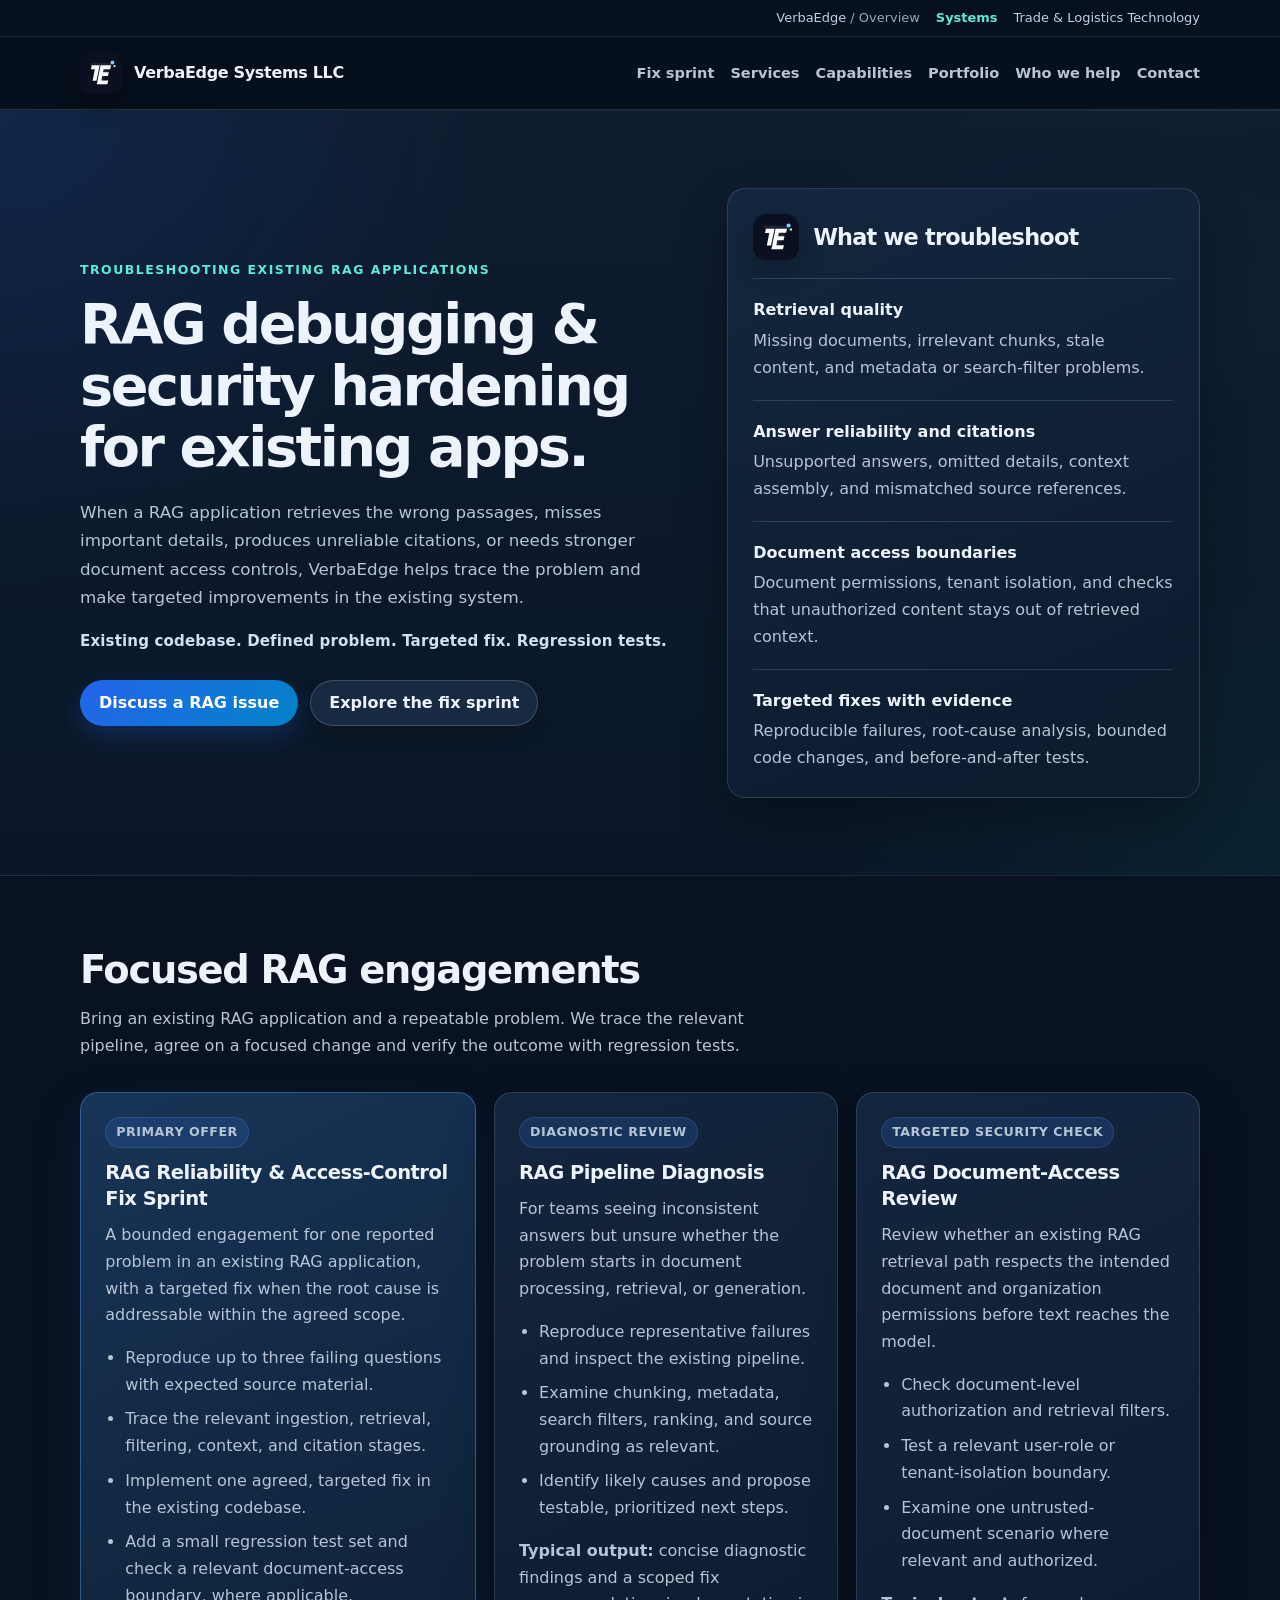
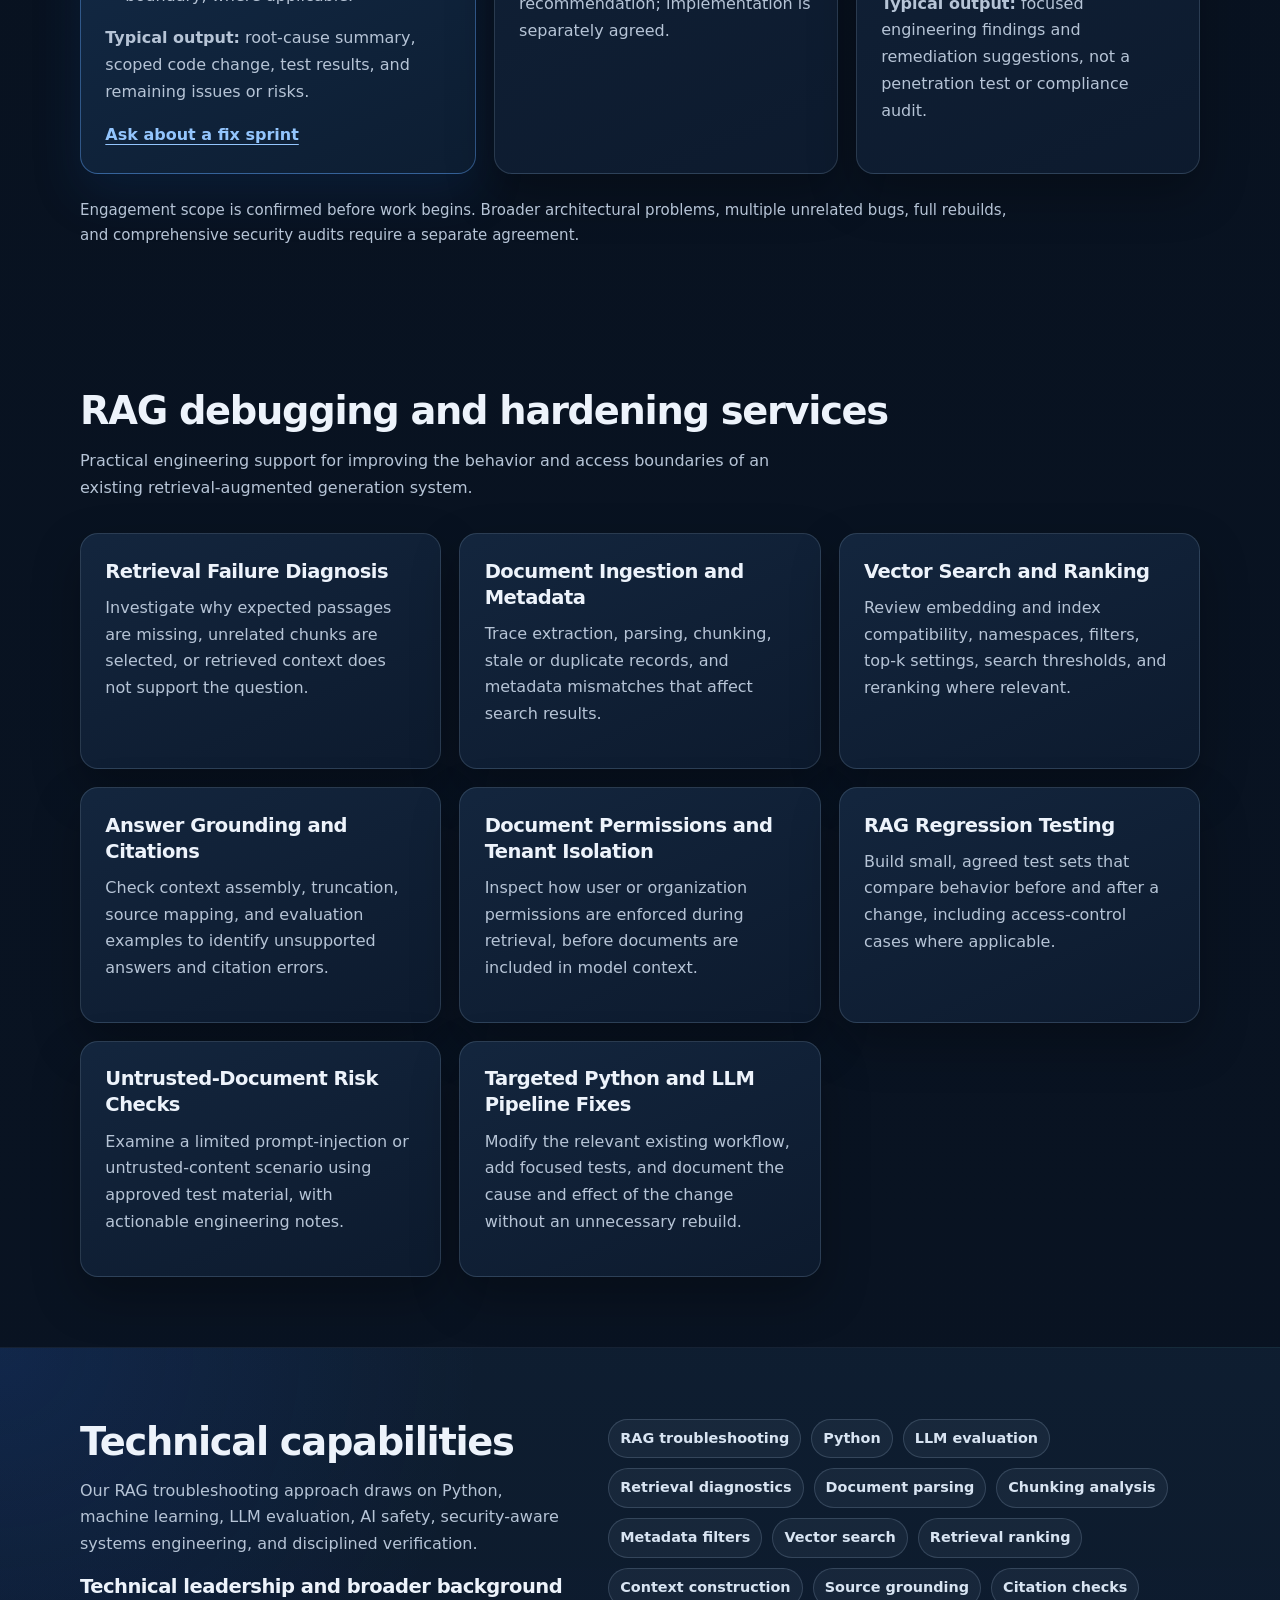
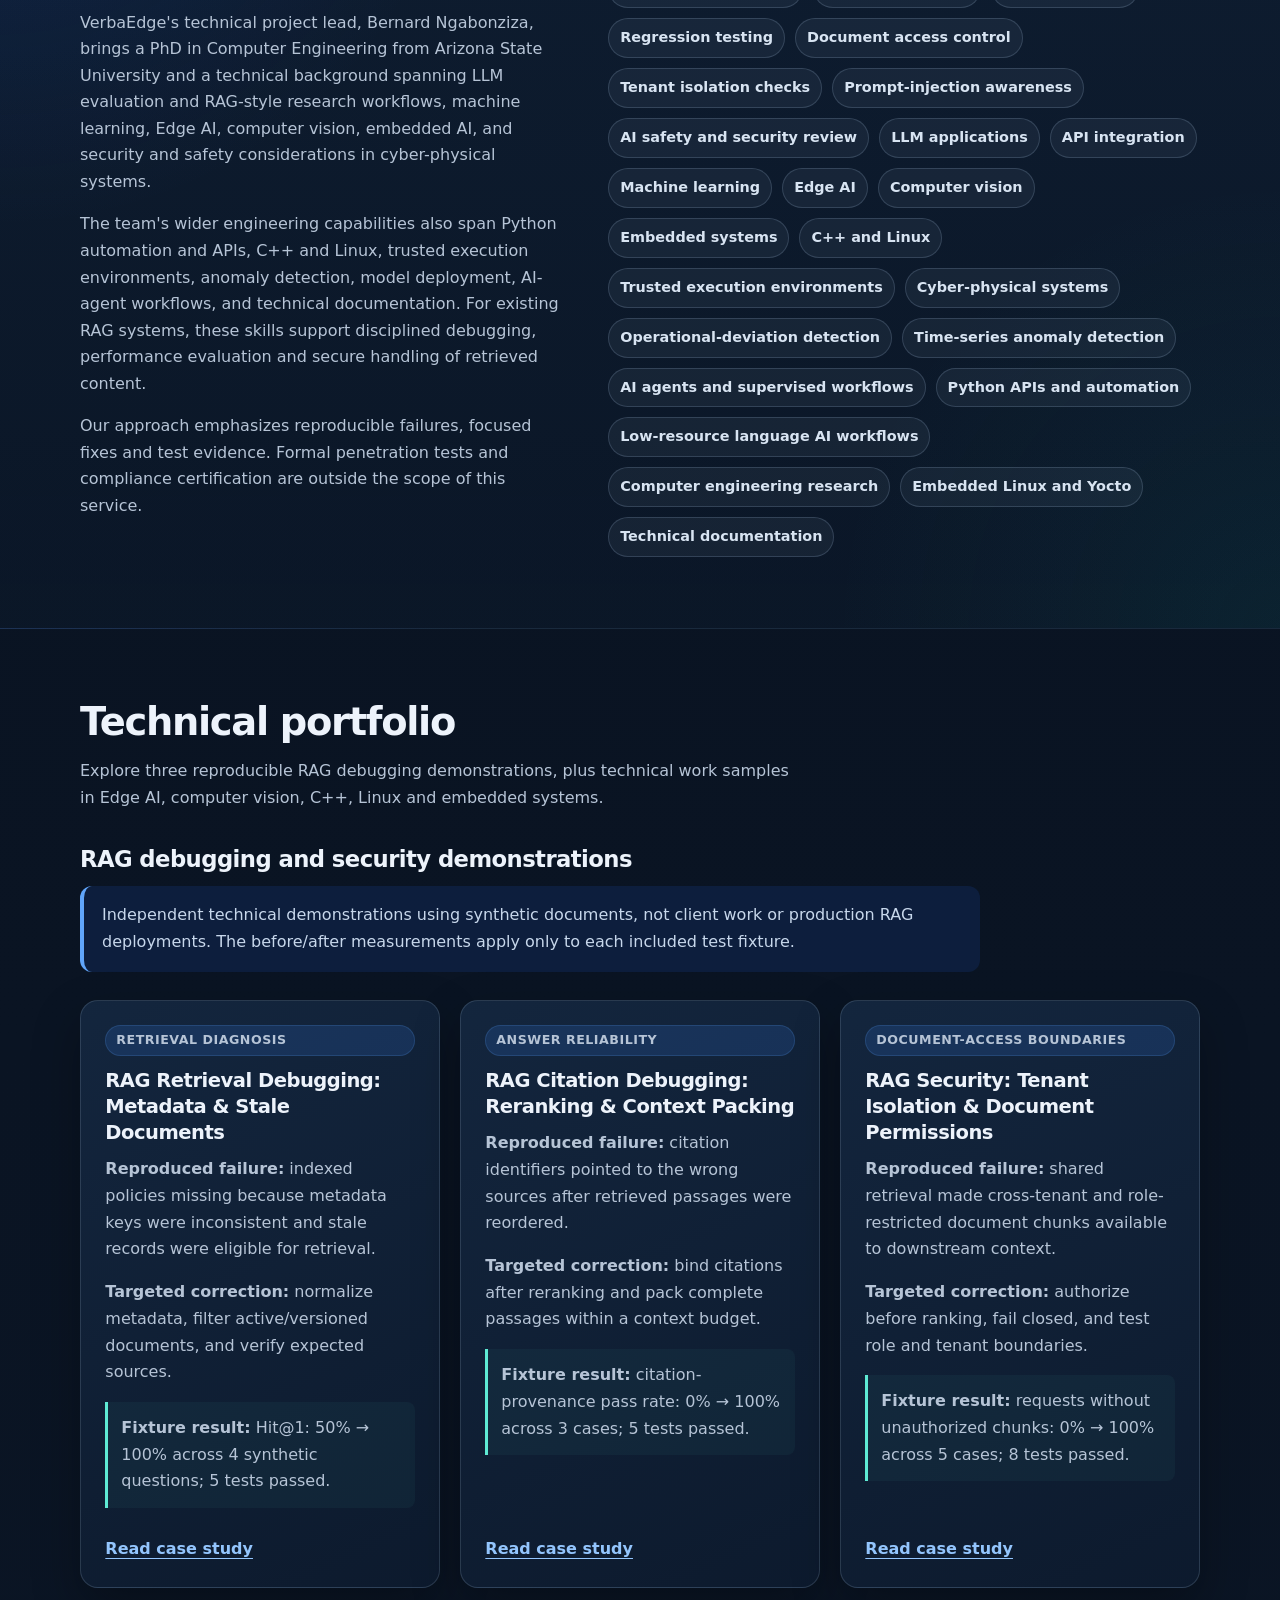
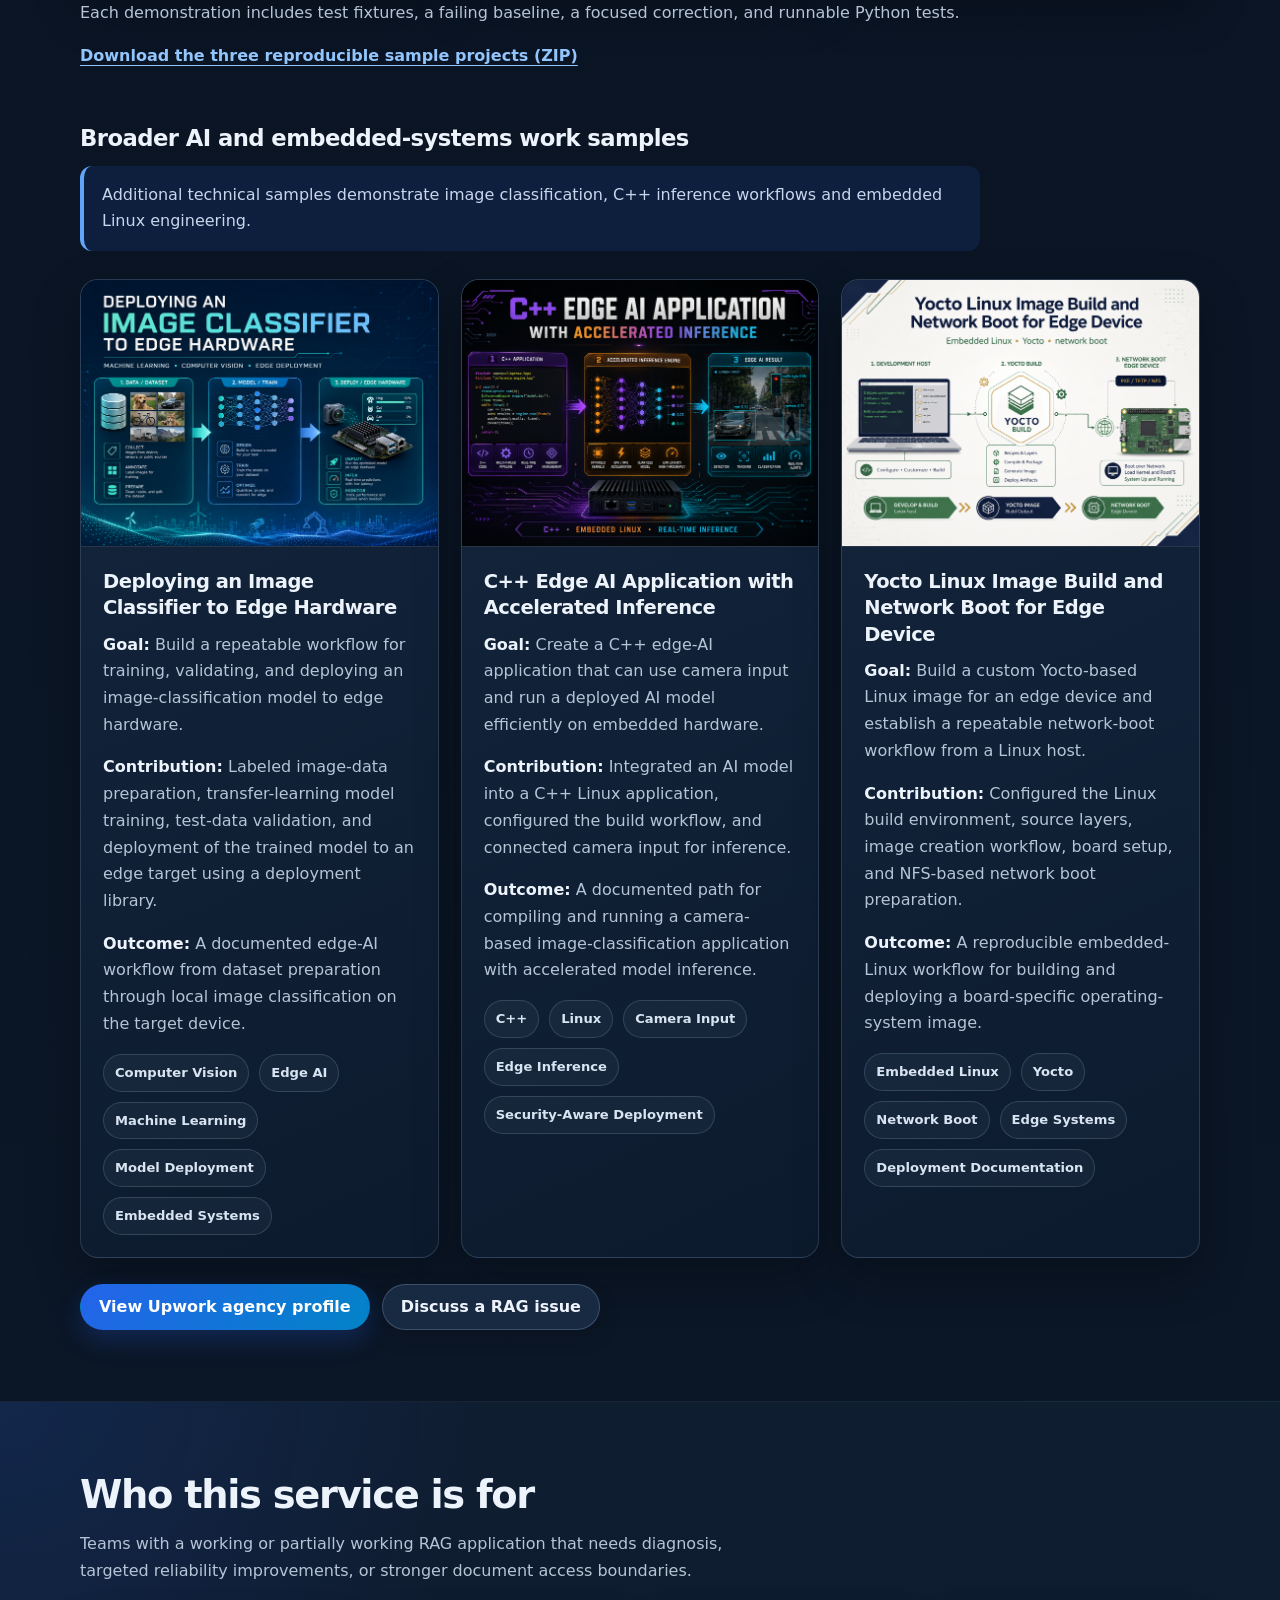
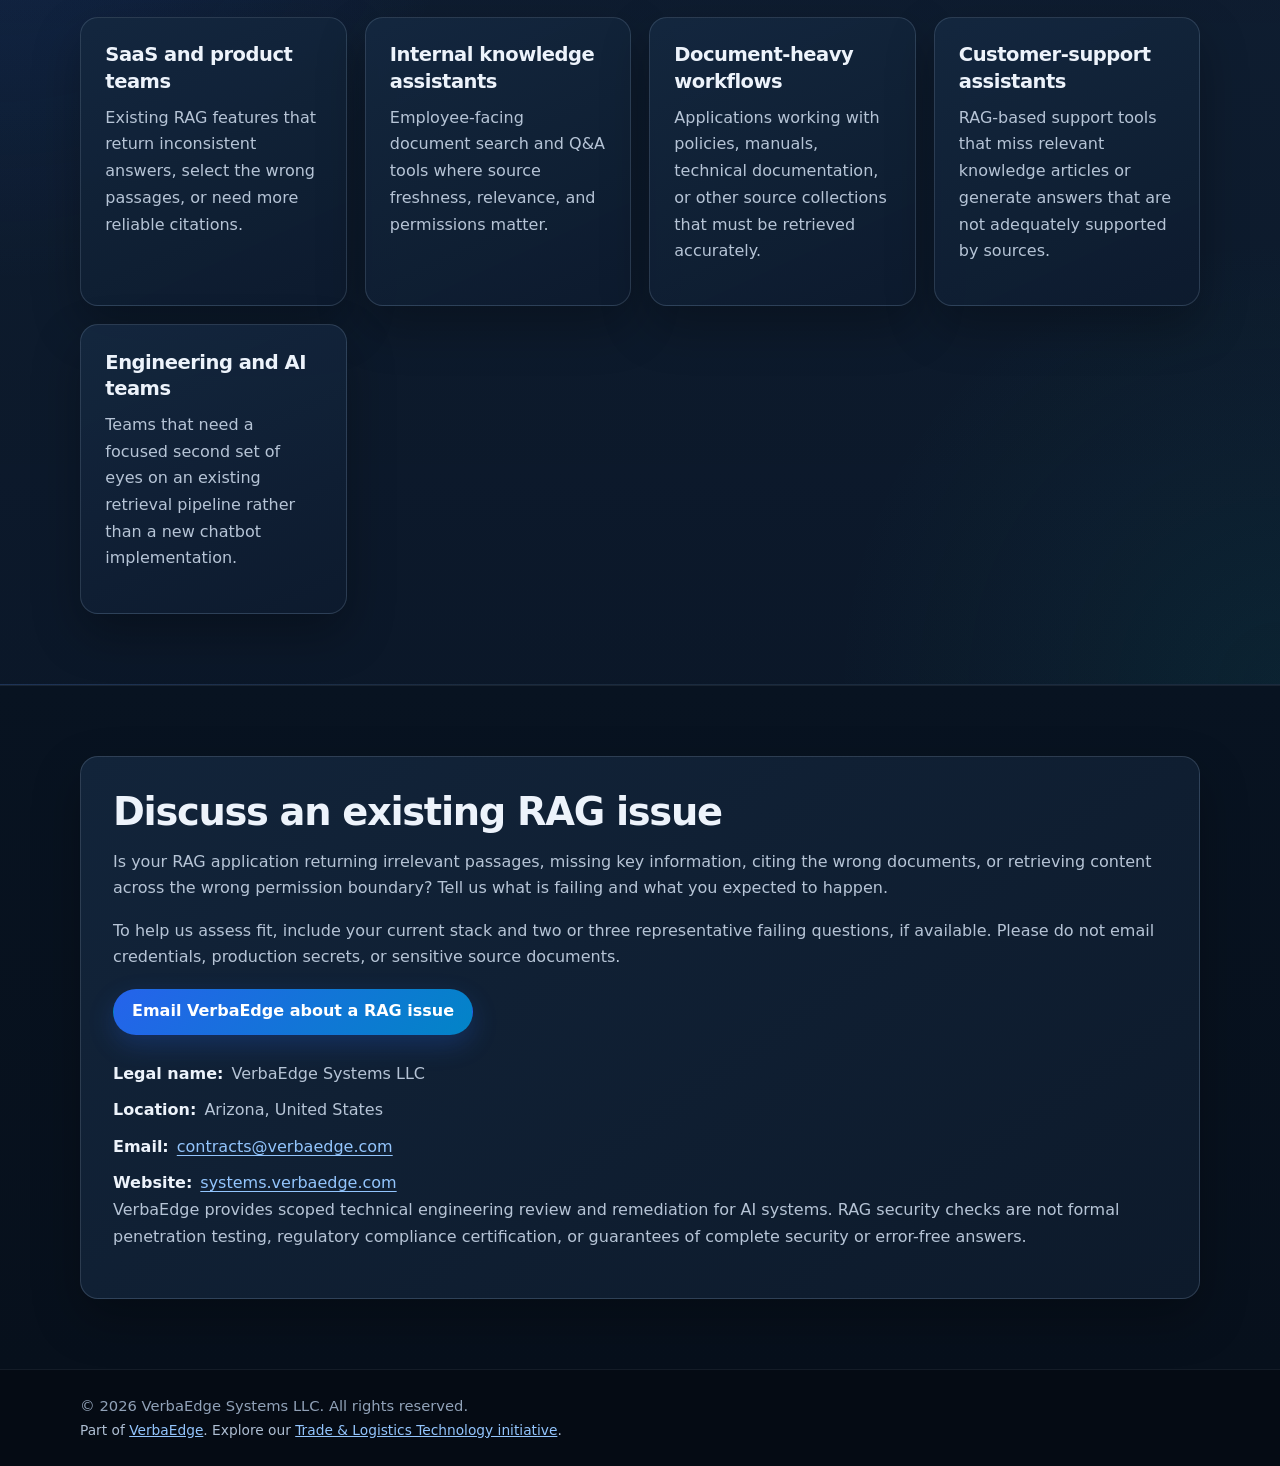
==== index.html @ 87b969fb "Make Systems services and portfolio presentation clearer for prospective clients" ====
<!DOCTYPE html>

<html lang="en">
<head>
<meta charset="utf-8"/>
<meta content="width=device-width, initial-scale=1" name="viewport"/>
<title>VerbaEdge Systems LLC | RAG Debugging &amp; Security Hardening</title>
<meta content="VerbaEdge troubleshoots existing RAG applications: retrieval failures, answer reliability, citations, document permissions, tenant isolation, and targeted Python/LLM pipeline fixes." name="description"/>
<meta content="index, follow" name="robots"/>
<meta content="VerbaEdge Systems LLC | RAG Debugging &amp; Security Hardening" property="og:title"/>
<meta content="RAG debugging and security hardening for existing applications. Focused root-cause diagnosis, targeted fixes, regression tests, and document access-control checks." property="og:description"/>
<meta content="website" property="og:type"/>
<meta content="https://systems.verbaedge.com/" property="og:url"/>
<meta content="#091321" name="theme-color"/>
<link href="assets/brand/verbaedge-logo.svg" rel="icon" type="image/svg+xml"/>
<link href="favicon.svg" rel="shortcut icon" type="image/svg+xml"/>
<link href="assets/brand/verbaedge-logo-180.png" rel="apple-touch-icon"/>
<link href="styles.css" rel="stylesheet"/>
<script type="application/ld+json">
  {
    "@context": "https://schema.org",
    "@type": "Organization",
    "name": "VerbaEdge Systems LLC",
    "url": "https://systems.verbaedge.com/",
    "email": "contracts@verbaedge.com",
    "address": {
      "@type": "PostalAddress",
      "addressRegion": "AZ",
      "addressCountry": "US"
    },
    "description": "VerbaEdge troubleshoots existing RAG applications: retrieval failures, answer reliability, citations, document permissions, tenant isolation, and targeted Python/LLM pipeline fixes."
  }
  </script>
<link href="https://systems.verbaedge.com/" rel="canonical"/></head>
<body><div aria-label="VerbaEdge divisions" class="network-bar" role="navigation"><div class="container network-inner"><a href="https://verbaedge.com/">VerbaEdge <span class="network-home">/ Overview</span></a><span aria-current="page" class="network-current">Systems</span><a href="https://logistics.verbaedge.com/">Trade &amp; Logistics Technology</a></div></div>
<header class="site-header">
<div class="container header-inner">
<a aria-label="VerbaEdge Systems LLC home" class="brand" href="#top">
<img alt="" aria-hidden="true" class="brand-logo" src="assets/brand/verbaedge-logo.svg"/>
<span>VerbaEdge Systems LLC</span>
</a>
<nav aria-label="Primary navigation" class="nav-links">
<a href="#offers">Fix sprint</a>
<a href="#services">Services</a>
<a href="#capabilities">Capabilities</a>
<a href="#portfolio">Portfolio</a>
<a href="#industries">Who we help</a>
<a href="#contact">Contact</a>
</nav>
</div>
</header>
<main id="top">
<section class="hero section-light">
<div class="container hero-grid">
<div class="hero-copy">
<p class="eyebrow">Troubleshooting existing RAG applications</p>
<h1>RAG debugging &amp; security hardening for existing apps.</h1>
<p class="lede">When a RAG application retrieves the wrong passages, misses important details, produces unreliable citations, or needs stronger document access controls, VerbaEdge helps trace the problem and make targeted improvements in the existing system.</p>
<p class="hero-promise">Existing codebase. Defined problem. Targeted fix. Regression tests.</p>
<div class="button-row">
<a class="button primary" href="mailto:contracts@verbaedge.com?subject=RAG%20Debugging%20Inquiry">Discuss a RAG issue</a>
<a class="button" href="#offers">Explore the fix sprint</a>
</div>
</div>
<aside aria-label="RAG troubleshooting focus" class="focus-card">
<div class="focus-card-title">
<img alt="" aria-hidden="true" class="focus-logo" src="assets/brand/verbaedge-logo.svg"/>
<h2>What we troubleshoot</h2>
</div>
<div class="focus-list">
<div>
<strong>Retrieval quality</strong>
<span>Missing documents, irrelevant chunks, stale content, and metadata or search-filter problems.</span>
</div>
<div>
<strong>Answer reliability and citations</strong>
<span>Unsupported answers, omitted details, context assembly, and mismatched source references.</span>
</div>
<div>
<strong>Document access boundaries</strong>
<span>Document permissions, tenant isolation, and checks that unauthorized content stays out of retrieved context.</span>
</div>
<div>
<strong>Targeted fixes with evidence</strong>
<span>Reproducible failures, root-cause analysis, bounded code changes, and before-and-after tests.</span>
</div>
</div>
</aside>
</div>
</section>
<section class="section" id="offers">
<div class="container">
<div class="section-heading">
<h2>Focused RAG engagements</h2>
<p>Bring an existing RAG application and a repeatable problem. We trace the relevant pipeline, agree on a focused change and verify the outcome with regression tests.</p>
</div>
<div class="offer-grid">
<article class="card offer-card featured-offer">
<p class="offer-label">Primary offer</p>
<h3>RAG Reliability &amp; Access-Control Fix Sprint</h3>
<p>A bounded engagement for one reported problem in an existing RAG application, with a targeted fix when the root cause is addressable within the agreed scope.</p>
<ul>
<li>Reproduce up to three failing questions with expected source material.</li>
<li>Trace the relevant ingestion, retrieval, filtering, context, and citation stages.</li>
<li>Implement one agreed, targeted fix in the existing codebase.</li>
<li>Add a small regression test set and check a relevant document-access boundary, where applicable.</li>
</ul>
<p class="deliverable"><strong>Typical output:</strong> root-cause summary, scoped code change, test results, and remaining issues or risks.</p>
<a class="text-link" href="mailto:contracts@verbaedge.com?subject=RAG%20Fix%20Sprint%20Inquiry">Ask about a fix sprint</a>
</article>
<article class="card offer-card">
<p class="offer-label">Diagnostic review</p>
<h3>RAG Pipeline Diagnosis</h3>
<p>For teams seeing inconsistent answers but unsure whether the problem starts in document processing, retrieval, or generation.</p>
<ul>
<li>Reproduce representative failures and inspect the existing pipeline.</li>
<li>Examine chunking, metadata, search filters, ranking, and source grounding as relevant.</li>
<li>Identify likely causes and propose testable, prioritized next steps.</li>
</ul>
<p class="deliverable"><strong>Typical output:</strong> concise diagnostic findings and a scoped fix recommendation; implementation is separately agreed.</p>
</article>
<article class="card offer-card">
<p class="offer-label">Targeted security check</p>
<h3>RAG Document-Access Review</h3>
<p>Review whether an existing RAG retrieval path respects the intended document and organization permissions before text reaches the model.</p>
<ul>
<li>Check document-level authorization and retrieval filters.</li>
<li>Test a relevant user-role or tenant-isolation boundary.</li>
<li>Examine one untrusted-document scenario where relevant and authorized.</li>
</ul>
<p class="deliverable"><strong>Typical output:</strong> focused engineering findings and remediation suggestions, not a penetration test or compliance audit.</p>
</article>
</div>
<p class="scope-note">Engagement scope is confirmed before work begins. Broader architectural problems, multiple unrelated bugs, full rebuilds, and comprehensive security audits require a separate agreement.</p>
</div>
</section>
<section class="section" id="services">
<div class="container">
<div class="section-heading">
<h2>RAG debugging and hardening services</h2>
<p>Practical engineering support for improving the behavior and access boundaries of an existing retrieval-augmented generation system.</p>
</div>
<div class="card-grid services-grid">
<article class="card">
<h3>Retrieval Failure Diagnosis</h3>
<p>Investigate why expected passages are missing, unrelated chunks are selected, or retrieved context does not support the question.</p>
</article>
<article class="card">
<h3>Document Ingestion and Metadata</h3>
<p>Trace extraction, parsing, chunking, stale or duplicate records, and metadata mismatches that affect search results.</p>
</article>
<article class="card">
<h3>Vector Search and Ranking</h3>
<p>Review embedding and index compatibility, namespaces, filters, top-k settings, search thresholds, and reranking where relevant.</p>
</article>
<article class="card">
<h3>Answer Grounding and Citations</h3>
<p>Check context assembly, truncation, source mapping, and evaluation examples to identify unsupported answers and citation errors.</p>
</article>
<article class="card">
<h3>Document Permissions and Tenant Isolation</h3>
<p>Inspect how user or organization permissions are enforced during retrieval, before documents are included in model context.</p>
</article>
<article class="card">
<h3>RAG Regression Testing</h3>
<p>Build small, agreed test sets that compare behavior before and after a change, including access-control cases where applicable.</p>
</article>
<article class="card">
<h3>Untrusted-Document Risk Checks</h3>
<p>Examine a limited prompt-injection or untrusted-content scenario using approved test material, with actionable engineering notes.</p>
</article>
<article class="card">
<h3>Targeted Python and LLM Pipeline Fixes</h3>
<p>Modify the relevant existing workflow, add focused tests, and document the cause and effect of the change without an unnecessary rebuild.</p>
</article>
</div>
</div>
</section>
<section class="section section-light" id="capabilities">
<div class="container split">
<div>
<h2>Technical capabilities</h2>
<p>Our RAG troubleshooting approach draws on Python, machine learning, LLM evaluation, AI safety, security-aware systems engineering, and disciplined verification.</p>
<h3>Technical leadership and broader background</h3>
<p>VerbaEdge's technical project lead, Bernard Ngabonziza, brings a PhD in Computer Engineering from Arizona State University and a technical background spanning LLM evaluation and RAG-style research workflows, machine learning, Edge AI, computer vision, embedded AI, and security and safety considerations in cyber-physical systems.</p>
<p>The team's wider engineering capabilities also span Python automation and APIs, C++ and Linux, trusted execution environments, anomaly detection, model deployment, AI-agent workflows, and technical documentation. For existing RAG systems, these skills support disciplined debugging, performance evaluation and secure handling of retrieved content.</p>
<p class="small">Our approach emphasizes reproducible failures, focused fixes and test evidence. Formal penetration tests and compliance certification are outside the scope of this service.</p>
</div>
<div aria-label="Technical capability list" class="capability-tags">
<span>RAG troubleshooting</span>
<span>Python</span>
<span>LLM evaluation</span>
<span>Retrieval diagnostics</span>
<span>Document parsing</span>
<span>Chunking analysis</span>
<span>Metadata filters</span>
<span>Vector search</span>
<span>Retrieval ranking</span>
<span>Context construction</span>
<span>Source grounding</span>
<span>Citation checks</span>
<span>Regression testing</span>
<span>Document access control</span>
<span>Tenant isolation checks</span>
<span>Prompt-injection awareness</span>
<span>AI safety and security review</span>
<span>LLM applications</span>
<span>API integration</span>
<span>Machine learning</span>
<span>Edge AI</span>
<span>Computer vision</span>
<span>Embedded systems</span>
<span>C++ and Linux</span>
<span>Trusted execution environments</span>
<span>Cyber-physical systems</span>
<span>Operational-deviation detection</span>
<span>Time-series anomaly detection</span>
<span>AI agents and supervised workflows</span>
<span>Python APIs and automation</span>
<span>Low-resource language AI workflows</span>
<span>Computer engineering research</span>
<span>Embedded Linux and Yocto</span>
<span>Technical documentation</span>
</div>
</div>
</section>
<section class="section" id="portfolio">
<div class="container">
<div class="section-heading">
<h2>Technical portfolio</h2>
<p>Explore three reproducible RAG debugging demonstrations, plus technical work samples in Edge AI, computer vision, C++, Linux and embedded systems.</p>
</div>
<h3 class="portfolio-subtitle">RAG debugging and security demonstrations</h3>
<p class="note">Independent technical demonstrations using synthetic documents, not client work or production RAG deployments. The before/after measurements apply only to each included test fixture.</p>
<div class="rag-case-grid">
<article class="card rag-case-card">
<p class="offer-label">Retrieval diagnosis</p>
<h3>RAG Retrieval Debugging: Metadata &amp; Stale Documents</h3>
<p><strong>Reproduced failure:</strong> indexed policies missing because metadata keys were inconsistent and stale records were eligible for retrieval.</p>
<p><strong>Targeted correction:</strong> normalize metadata, filter active/versioned documents, and verify expected sources.</p>
<p class="rag-evidence"><strong>Fixture result:</strong> Hit@1: 50% → 100% across 4 synthetic questions; 5 tests passed.</p>
<a class="text-link" href="portfolio/retrieval-metadata.html">Read case study</a>
</article>
<article class="card rag-case-card">
<p class="offer-label">Answer reliability</p>
<h3>RAG Citation Debugging: Reranking &amp; Context Packing</h3>
<p><strong>Reproduced failure:</strong> citation identifiers pointed to the wrong sources after retrieved passages were reordered.</p>
<p><strong>Targeted correction:</strong> bind citations after reranking and pack complete passages within a context budget.</p>
<p class="rag-evidence"><strong>Fixture result:</strong> citation-provenance pass rate: 0% → 100% across 3 cases; 5 tests passed.</p>
<a class="text-link" href="portfolio/citation-context.html">Read case study</a>
</article>
<article class="card rag-case-card">
<p class="offer-label">Document-access boundaries</p>
<h3>RAG Security: Tenant Isolation &amp; Document Permissions</h3>
<p><strong>Reproduced failure:</strong> shared retrieval made cross-tenant and role-restricted document chunks available to downstream context.</p>
<p><strong>Targeted correction:</strong> authorize before ranking, fail closed, and test role and tenant boundaries.</p>
<p class="rag-evidence"><strong>Fixture result:</strong> requests without unauthorized chunks: 0% → 100% across 5 cases; 8 tests passed.</p>
<a class="text-link" href="portfolio/access-control.html">Read case study</a>
</article>
</div>
<p class="portfolio-download">Each demonstration includes test fixtures, a failing baseline, a focused correction, and runnable Python tests. <a class="text-link" href="downloads/VerbaEdge_RAG_3_Portfolio_Projects.zip">Download the three reproducible sample projects (ZIP)</a></p>
<h3 class="portfolio-subtitle original-samples">Broader AI and embedded-systems work samples</h3>
<p class="note">Additional technical samples demonstrate image classification, C++ inference workflows and embedded Linux engineering.</p>
<div class="portfolio-grid">
<article class="portfolio-card">
<img alt="Upwork portfolio cover for deploying an image classifier to edge hardware" src="assets/portfolio/upwork-portfolio-image-classifier-edge-hardware.png"/>
<div class="portfolio-body">
<h3>Deploying an Image Classifier to Edge Hardware</h3>
<p><strong>Goal:</strong> Build a repeatable workflow for training, validating, and deploying an image-classification model to edge hardware.</p>
<p><strong>Contribution:</strong> Labeled image-data preparation, transfer-learning model training, test-data validation, and deployment of the trained model to an edge target using a deployment library.</p>
<p><strong>Outcome:</strong> A documented edge-AI workflow from dataset preparation through local image classification on the target device.</p>
<div class="tag-row">
<span>Computer Vision</span>
<span>Edge AI</span>
<span>Machine Learning</span>
<span>Model Deployment</span>
<span>Embedded Systems</span>
</div>
</div>
</article>
<article class="portfolio-card">
<img alt="Upwork portfolio cover for a C++ edge AI application with real-time inference" src="assets/portfolio/upwork-portfolio-cpp-edge-ai-application.png"/>
<div class="portfolio-body">
<h3>C++ Edge AI Application with Accelerated Inference</h3>
<p><strong>Goal:</strong> Create a C++ edge-AI application that can use camera input and run a deployed AI model efficiently on embedded hardware.</p>
<p><strong>Contribution:</strong> Integrated an AI model into a C++ Linux application, configured the build workflow, and connected camera input for inference.</p>
<p><strong>Outcome:</strong> A documented path for compiling and running a camera-based image-classification application with accelerated model inference.</p>
<div class="tag-row">
<span>C++</span>
<span>Linux</span>
<span>Camera Input</span>
<span>Edge Inference</span>
<span>Security-Aware Deployment</span>
</div>
</div>
</article>
<article class="portfolio-card">
<img alt="Upwork portfolio cover for Yocto Linux image build and network boot workflow" src="assets/portfolio/upwork-portfolio-yocto-network-boot.png"/>
<div class="portfolio-body">
<h3>Yocto Linux Image Build and Network Boot for Edge Device</h3>
<p><strong>Goal:</strong> Build a custom Yocto-based Linux image for an edge device and establish a repeatable network-boot workflow from a Linux host.</p>
<p><strong>Contribution:</strong> Configured the Linux build environment, source layers, image creation workflow, board setup, and NFS-based network boot preparation.</p>
<p><strong>Outcome:</strong> A reproducible embedded-Linux workflow for building and deploying a board-specific operating-system image.</p>
<div class="tag-row">
<span>Embedded Linux</span>
<span>Yocto</span>
<span>Network Boot</span>
<span>Edge Systems</span>
<span>Deployment Documentation</span>
</div>
</div>
</article>
</div>
<div class="portfolio-cta">
<a class="button primary" href="https://www.upwork.com/agencies/2070672183064581036/" rel="noopener noreferrer" target="_blank">View Upwork agency profile</a>
<a class="button" href="mailto:contracts@verbaedge.com?subject=RAG%20Debugging%20Inquiry">Discuss a RAG issue</a>
</div>
</div>
</section>
<section class="section section-light" id="industries">
<div class="container">
<div class="section-heading">
<h2>Who this service is for</h2>
<p>Teams with a working or partially working RAG application that needs diagnosis, targeted reliability improvements, or stronger document access boundaries.</p>
</div>
<div class="card-grid industries-grid">
<article class="card">
<h3>SaaS and product teams</h3>
<p>Existing RAG features that return inconsistent answers, select the wrong passages, or need more reliable citations.</p>
</article>
<article class="card">
<h3>Internal knowledge assistants</h3>
<p>Employee-facing document search and Q&amp;A tools where source freshness, relevance, and permissions matter.</p>
</article>
<article class="card">
<h3>Document-heavy workflows</h3>
<p>Applications working with policies, manuals, technical documentation, or other source collections that must be retrieved accurately.</p>
</article>
<article class="card">
<h3>Customer-support assistants</h3>
<p>RAG-based support tools that miss relevant knowledge articles or generate answers that are not adequately supported by sources.</p>
</article>
<article class="card">
<h3>Engineering and AI teams</h3>
<p>Teams that need a focused second set of eyes on an existing retrieval pipeline rather than a new chatbot implementation.</p>
</article>
</div>
</div>
</section>
<section class="section contact-section" id="contact">
<div class="container contact-card">
<h2>Discuss an existing RAG issue</h2>
<p>Is your RAG application returning irrelevant passages, missing key information, citing the wrong documents, or retrieving content across the wrong permission boundary? Tell us what is failing and what you expected to happen.</p>
<p>To help us assess fit, include your current stack and two or three representative failing questions, if available. Please do not email credentials, production secrets, or sensitive source documents.</p>
<div class="button-row contact-action">
<a class="button primary" href="mailto:contracts@verbaedge.com?subject=Existing%20RAG%20Application%20-%20Debugging%20Inquiry">Email VerbaEdge about a RAG issue</a>
</div>
<dl class="contact-list">
<div>
<dt>Legal name:</dt>
<dd>VerbaEdge Systems LLC</dd>
</div>
<div>
<dt>Location:</dt>
<dd>Arizona, United States</dd>
</div>
<div>
<dt>Email:</dt>
<dd><a href="mailto:contracts@verbaedge.com">contracts@verbaedge.com</a></dd>
</div>
<div>
<dt>Website:</dt>
<dd><a href="https://systems.verbaedge.com/">systems.verbaedge.com</a></dd>
</div>
</dl>
<p class="small">VerbaEdge provides scoped technical engineering review and remediation for AI systems. RAG security checks are not formal penetration testing, regulatory compliance certification, or guarantees of complete security or error-free answers.</p>
</div>
</section>
</main>
<footer class="site-footer">
<div class="container">
<p>© 2026 VerbaEdge Systems LLC. All rights reserved.</p>
<p class="network-footer">Part of <a href="https://verbaedge.com/">VerbaEdge</a>. Explore our <a href="https://logistics.verbaedge.com/">Trade &amp; Logistics Technology initiative</a>.</p></div>
</footer>
</body>
</html>
---- styles.css ----
/* VerbaEdge Systems LLC — Dark Theme */
:root {
  color-scheme: dark;
  --bg: #091321;
  --bg-2: #0d1a2b;
  --panel: #112137;
  --panel-2: #152840;
  --panel-soft: #0e1b2d;
  --text: #edf3fb;
  --muted: #b6c4d6;
  --muted-2: #8fa2ba;
  --line: rgba(157, 178, 204, 0.2);
  --brand: #60a5fa;
  --brand-dark: #2563eb;
  --accent: #5eead4;
  --shadow: 0 20px 48px rgba(0, 0, 0, 0.28);
  --radius: 18px;
  --max: 1120px;
}

* { box-sizing: border-box; }

html {
  scroll-behavior: smooth;
  scroll-padding-top: 92px;
  background: var(--bg);
}

body {
  margin: 0;
  font-family: Inter, ui-sans-serif, system-ui, -apple-system, BlinkMacSystemFont, "Segoe UI", sans-serif;
  color: var(--text);
  background:
    radial-gradient(900px 520px at 8% -10%, rgba(37, 99, 235, 0.17), transparent 62%),
    radial-gradient(760px 460px at 94% 4%, rgba(20, 184, 166, 0.10), transparent 60%),
    linear-gradient(180deg, #07111f 0%, #0a1423 54%, #0c1829 100%);
  line-height: 1.65;
  min-height: 100vh;
}

img { max-width: 100%; display: block; }
a { color: inherit; }

::selection {
  color: #ffffff;
  background: rgba(37, 99, 235, 0.58);
}

:focus-visible {
  outline: 3px solid rgba(94, 234, 212, 0.9);
  outline-offset: 3px;
}

.container {
  width: min(var(--max), calc(100% - 40px));
  margin: 0 auto;
}

.site-header {
  position: sticky;
  top: 0;
  z-index: 10;
  background: rgba(7, 16, 29, 0.88);
  border-bottom: 1px solid var(--line);
  backdrop-filter: blur(18px);
  -webkit-backdrop-filter: blur(18px);
}

.header-inner {
  min-height: 72px;
  display: flex;
  align-items: center;
  justify-content: space-between;
  gap: 24px;
}

.brand {
  display: inline-flex;
  align-items: center;
  gap: 12px;
  font-weight: 800;
  text-decoration: none;
  letter-spacing: -0.02em;
  color: var(--text);
}

.brand-logo {
  width: 42px;
  height: 42px;
  border-radius: 12px;
  box-shadow: 0 10px 26px rgba(0, 0, 0, 0.28);
}

.nav-links {
  display: flex;
  align-items: center;
  gap: 18px;
  font-weight: 650;
  color: var(--muted);
  font-size: 0.96rem;
}

.nav-links a {
  text-decoration: none;
  transition: color 160ms ease;
}

.nav-links a:hover,
.nav-links a:focus-visible {
  color: var(--accent);
}

.section { padding: 76px 0; }

.section-light {
  background:
    radial-gradient(circle at top left, rgba(37, 99, 235, 0.14), transparent 30rem),
    radial-gradient(circle at bottom right, rgba(20, 184, 166, 0.07), transparent 28rem),
    linear-gradient(180deg, rgba(16, 32, 53, 0.76), rgba(11, 24, 41, 0.72));
  border-top: 1px solid rgba(157, 178, 204, 0.08);
  border-bottom: 1px solid rgba(157, 178, 204, 0.08);
}

.hero { padding: 96px 0 84px; }

.hero-grid {
  display: grid;
  grid-template-columns: minmax(0, 1.2fr) minmax(300px, 0.8fr);
  gap: 48px;
  align-items: center;
}

.eyebrow {
  margin: 0 0 12px;
  color: var(--accent);
  text-transform: uppercase;
  letter-spacing: 0.12em;
  font-size: 0.78rem;
  font-weight: 800;
}

h1, h2, h3, p { margin-top: 0; }
h1, h2, h3 { color: var(--text); }

h1 {
  margin-bottom: 20px;
  font-size: clamp(2.25rem, 5.7vw, 4.05rem);
  line-height: 1.04;
  letter-spacing: -0.052em;
}

h2 {
  margin-bottom: 14px;
  font-size: clamp(2rem, 4vw, 3rem);
  line-height: 1.08;
  letter-spacing: -0.04em;
}

h3 {
  margin-bottom: 10px;
  font-size: 1.22rem;
  line-height: 1.2;
  letter-spacing: -0.025em;
}

.lede {
  max-width: 740px;
  color: var(--muted);
  font-size: 1.18rem;
}

.button-row,
.portfolio-cta {
  display: flex;
  flex-wrap: wrap;
  gap: 12px;
  margin-top: 26px;
}

.button {
  display: inline-flex;
  align-items: center;
  justify-content: center;
  min-height: 44px;
  padding: 10px 18px;
  border: 1px solid rgba(157, 178, 204, 0.28);
  border-radius: 999px;
  background: #172a42;
  color: var(--text);
  text-decoration: none;
  font-weight: 750;
  box-shadow: 0 8px 22px rgba(0, 0, 0, 0.14);
  transition: border-color 160ms ease, background 160ms ease, box-shadow 160ms ease, transform 160ms ease;
}

.button:hover,
.button:focus-visible {
  border-color: rgba(96, 165, 250, 0.72);
  background: #1b3553;
  box-shadow: 0 12px 28px rgba(37, 99, 235, 0.18);
  transform: translateY(-1px);
}

.button.primary {
  background: linear-gradient(135deg, #2563eb 0%, #0284c7 100%);
  color: #ffffff;
  border-color: transparent;
  box-shadow: 0 10px 26px rgba(37, 99, 235, 0.24);
}

.button.primary:hover,
.button.primary:focus-visible {
  background: linear-gradient(135deg, #1d4ed8 0%, #0369a1 100%);
  box-shadow: 0 14px 32px rgba(37, 99, 235, 0.32);
}

.focus-card,
.card,
.contact-card,
.portfolio-card {
  border: 1px solid var(--line);
  border-radius: var(--radius);
  background: linear-gradient(155deg, rgba(20, 39, 63, 0.96), rgba(13, 27, 46, 0.97));
  box-shadow: var(--shadow);
}

.focus-card {
  padding: 26px;
}

.focus-card h2 { font-size: 1.4rem; }

.focus-card-title {
  display: flex;
  align-items: center;
  gap: 14px;
  margin-bottom: 18px;
}

.focus-card-title h2 {
  margin: 0;
  font-size: 1.4rem;
}

.focus-logo {
  width: 46px;
  height: 46px;
  border-radius: 13px;
  flex: 0 0 auto;
  box-shadow: 0 10px 24px rgba(0, 0, 0, 0.24);
}

.focus-list {
  display: grid;
  gap: 18px;
}

.focus-list div {
  padding-top: 18px;
  border-top: 1px solid var(--line);
}

.focus-list strong,
.focus-list span { display: block; }
.focus-list strong { margin-bottom: 4px; color: var(--text); }

.focus-list span,
.section-heading p,
.card p,
.split p,
.note,
.portfolio-body p,
.small {
  color: var(--muted);
}

.section-heading {
  max-width: 820px;
  margin-bottom: 32px;
}

.card-grid {
  display: grid;
  gap: 18px;
}

.services-grid { grid-template-columns: repeat(3, minmax(0, 1fr)); }

.offer-grid {
  display: grid;
  grid-template-columns: 1.15fr 1fr 1fr;
  gap: 18px;
}

.offer-card { padding: 26px; }

.offer-card ul {
  margin: 16px 0;
  padding-left: 20px;
  color: var(--muted);
}

.offer-card li + li { margin-top: 8px; }

.offer-label {
  display: inline-flex;
  align-items: center;
  margin-bottom: 12px;
  border-radius: 999px;
  background: rgba(59, 130, 246, 0.16);
  border: 1px solid rgba(96, 165, 250, 0.18);
  color: #bfdbfe;
  padding: 5px 10px;
  font-size: 0.78rem;
  font-weight: 800;
  letter-spacing: 0.04em;
  text-transform: uppercase;
}

.featured-offer {
  border-color: rgba(96, 165, 250, 0.42);
  background: linear-gradient(155deg, rgba(24, 53, 88, 0.98), rgba(13, 30, 51, 0.98));
  box-shadow: 0 20px 48px rgba(18, 62, 123, 0.22);
}

.deliverable {
  margin-bottom: 0;
  color: var(--muted);
}

.industries-grid { grid-template-columns: repeat(4, minmax(0, 1fr)); }

.card { padding: 24px; }

.split {
  display: grid;
  grid-template-columns: minmax(0, 0.9fr) minmax(0, 1.1fr);
  gap: 44px;
  align-items: start;
}

.capability-tags,
.tag-row {
  display: flex;
  flex-wrap: wrap;
  gap: 10px;
}

.capability-tags span,
.tag-row span {
  display: inline-flex;
  align-items: center;
  min-height: 34px;
  border-radius: 999px;
  border: 1px solid rgba(157, 178, 204, 0.22);
  background: rgba(157, 178, 204, 0.08);
  color: #d8e4f2;
  padding: 7px 11px;
  font-size: 0.9rem;
  font-weight: 700;
}

.note {
  max-width: 900px;
  margin: 0 0 28px;
  border-left: 4px solid var(--brand);
  border-radius: 12px;
  background: rgba(37, 99, 235, 0.13);
  padding: 16px 18px;
  color: #c7d7eb;
}

.portfolio-grid {
  display: grid;
  grid-template-columns: repeat(3, minmax(0, 1fr));
  gap: 22px;
}

.portfolio-card { overflow: hidden; }

.portfolio-card img {
  width: 100%;
  aspect-ratio: 4 / 3;
  object-fit: cover;
  border-bottom: 1px solid var(--line);
  background: #0a1524;
}

.portfolio-body { padding: 22px; }
.portfolio-body strong { color: var(--text); }
.tag-row { margin-top: 16px; }
.tag-row span { background: rgba(157, 178, 204, 0.06); font-size: 0.82rem; }

.contact-section {
  background: linear-gradient(180deg, #081321 0%, #07101c 100%);
  color: var(--text);
  border-top: 1px solid rgba(157, 178, 204, 0.12);
}

.contact-card {
  padding: 32px;
  background: linear-gradient(145deg, #12243a, #0d1a2b);
  border-color: rgba(157, 178, 204, 0.22);
}

.contact-card p,
.contact-card .small { color: var(--muted); }

.contact-list {
  display: grid;
  gap: 10px;
  margin: 22px 0 0;
}

.contact-list div {
  display: flex;
  gap: 8px;
  flex-wrap: wrap;
}

.contact-list dt { font-weight: 800; color: var(--text); }
.contact-list dd { margin: 0; color: var(--muted); }
.contact-list a { color: #93c5fd; text-decoration-thickness: 1px; text-underline-offset: 3px; }
.contact-list a:hover { color: var(--accent); }

.site-footer {
  padding: 24px 0;
  background: #050b14;
  color: #91a2b8;
  font-size: 0.92rem;
  border-top: 1px solid rgba(157, 178, 204, 0.10);
}

.site-footer p { margin: 0; }

@media (max-width: 880px) {
  .header-inner,
  .nav-links { align-items: flex-start; }

  .header-inner {
    flex-direction: column;
    padding: 16px 0;
    gap: 12px;
  }

  .nav-links {
    flex-wrap: wrap;
    gap: 10px 16px;
  }

  .hero-grid,
  .split,
  .portfolio-grid,
  .services-grid,
  .offer-grid,
  .industries-grid { grid-template-columns: 1fr; }

  .hero { padding: 64px 0; }
  .section { padding: 56px 0; }
}

@media (max-width: 560px) {
  .container { width: min(var(--max), calc(100% - 32px)); }
  .brand { font-size: 0.98rem; }
  .nav-links { font-size: 0.9rem; }
  .hero { padding: 54px 0; }
  h1 { font-size: clamp(2.1rem, 11vw, 3.1rem); }
  .focus-card,
  .offer-card,
  .card { padding: 21px; }
  .contact-card { padding: 24px; }
  .button-row .button,
  .portfolio-cta .button { width: 100%; }
}

@media (prefers-reduced-motion: reduce) {
  html { scroll-behavior: auto; }
  *, *::before, *::after {
    transition-duration: 0.01ms !important;
    animation-duration: 0.01ms !important;
    animation-iteration-count: 1 !important;
  }
}

/* Focused RAG service copy; retains the original dark theme and layout. */
.hero-promise {
  margin: 18px 0 0;
  color: #cde0f6;
  font-size: 0.94rem;
  font-weight: 750;
  letter-spacing: 0.01em;
}

.text-link {
  display: inline-flex;
  margin-top: 16px;
  color: #93c5fd;
  font-weight: 750;
  text-decoration-thickness: 1px;
  text-underline-offset: 4px;
}

.text-link:hover,
.text-link:focus-visible { color: var(--accent); }

.scope-note {
  margin: 24px 0 0;
  max-width: 940px;
  color: var(--muted);
  font-size: 0.94rem;
}

.contact-action { margin: 18px 0 26px; }

/* Additional RAG case-study cards: inherited dark palette and existing brand style */
.portfolio-subtitle {font-size:1.42rem; margin:26px 0 12px; letter-spacing:-.025em;}
.original-samples {margin-top:54px;}
.rag-case-grid {display:grid; grid-template-columns:repeat(3,minmax(0,1fr)); gap:20px; margin:20px 0 12px;}
.rag-case-card {padding:25px; display:flex; flex-direction:column;}
.rag-case-card .text-link {margin-top:auto; padding-top:12px;}
.rag-evidence {padding:13px; border-left:3px solid var(--accent); background:rgba(94,234,212,.04); border-radius:0 8px 8px 0;}
.portfolio-download {margin-bottom:28px; color:var(--muted);}
.case-study-main {max-width:900px; padding:74px 0 86px;}
.case-study-main h1 {font-size:clamp(2rem,4vw,3.2rem); line-height:1.16;}
.case-study-main h2 {font-size:1.56rem; margin-top:36px;}
.case-study-main p,.case-study-main li {color:var(--muted);}
.case-study-main .case-intro {font-size:1.12rem;}
.case-study-main .case-meta {color:var(--accent); text-transform:uppercase; font-size:.8rem; font-weight:800; letter-spacing:.09em;}
.case-metrics {display:grid;grid-template-columns:1fr 1fr;gap:18px;margin:30px 0;}
.case-metric {padding:22px; border:1px solid var(--line); border-radius:var(--radius); background:var(--panel);}
.case-metric span {display:block; color:var(--muted); font-size:.9rem;}
.case-metric strong {display:block; font-size:1.8rem; color:var(--accent);}
.case-study-main code {color:var(--accent); background:rgba(13,27,46,.8); padding:.1rem .32rem;border-radius:4px;}
.case-study-main pre {max-width:100%;overflow:auto; border:1px solid var(--line);border-radius:12px;background:var(--panel);padding:20px;}
.case-study-main pre code {background:transparent; color:var(--text);padding:0;}
@media(max-width:920px){.rag-case-grid{grid-template-columns:1fr 1fr;}}
@media(max-width:700px){.rag-case-grid,.case-metrics{grid-template-columns:1fr;}.case-study-main{padding:50px 0;}}

/* VerbaEdge cross-division navigation; original Systems theme retained */
.network-bar{border-bottom:1px solid rgba(157,178,204,.13);background:#06101e;color:#aec1d8;font-size:.81rem}
.network-inner{display:flex;align-items:center;justify-content:flex-end;gap:22px;flex-wrap:wrap;min-height:36px;padding:6px 0}
.network-inner a{color:#bed0e6;text-decoration:none}.network-inner a:hover,.network-inner a:focus-visible{color:#5eead4}
.network-current{font-weight:800;color:#5eead4}.network-home{opacity:.78}.network-footer{font-size:.86rem;margin:8px 0 0;color:#aebed2}.network-footer a{color:#93c5fd}
@media(max-width:650px){.network-inner{justify-content:center;gap:8px 15px;font-size:.74rem}}


/* VerbaEdge Systems typography, content measure and mobile spacing — Nov 2026 */
body { font-size: 16px; line-height: 1.66; -webkit-font-smoothing: antialiased; }
h1 { font-size: clamp(2.3rem, 4.35vw, 3.75rem); line-height: 1.11; letter-spacing: -.044em; text-wrap: balance; }
h2 { font-size: clamp(1.8rem, 3vw, 2.7rem); line-height: 1.18; letter-spacing: -.034em; text-wrap: balance; }
h3 { font-size: 1.22rem; line-height: 1.34; }
.hero { padding: clamp(3.5rem, 6vw, 5rem) 0; }
.hero-grid { grid-template-columns: minmax(0, 1.12fr) minmax(0, .88fr); gap: clamp(1.7rem, 3.5vw, 2.75rem); }
.lede { font-size: clamp(1.045rem, 1.25vw, 1.13rem); line-height: 1.69; max-width: 63ch; }
.section { padding: clamp(3.3rem, 5.5vw, 4.75rem) 0; }
.nav-links { gap: .7rem 1rem; flex-wrap: wrap; font-size: .91rem; line-height: 1.5; }
.header-inner { gap: 1rem; }
.brand { min-width: 0; }
.offer-card, .card, .portfolio-body, .rag-case-card, .focus-card { line-height: 1.67; }
.offer-card, .focus-card { padding: clamp(1.3rem, 2vw, 1.7rem); }
.card { padding: clamp(1.25rem, 1.9vw, 1.55rem); }
.section-heading p { line-height: 1.68; max-width: 70ch; }
.button { min-height: 46px; line-height: 1.42; text-align: center; }
.offer-label { font-size: .79rem; line-height: 1.5; }
.case-study-main { max-width: 840px; padding: clamp(3.2rem, 6vw, 4.5rem) 0; }
.case-study-main h1 { font-size: clamp(2rem, 3.55vw, 2.92rem); line-height: 1.16; }
.case-study-main h2 { font-size: clamp(1.4rem, 2.2vw, 1.68rem); line-height: 1.24; }
.case-study-main p, .case-study-main li { line-height: 1.72; }
.case-metric strong { font-size: clamp(1.5rem, 2.8vw, 1.82rem); }
.network-inner { gap: .4rem 1rem; }
:where(.card,.focus-card,.portfolio-card,.contact-card,.offer-card,.hero-grid,.split,.card-grid,.portfolio-grid,.rag-case-grid) { min-width: 0; }
:where(h1,h2,h3,p,a,dd) { overflow-wrap: break-word; }
@media (max-width: 880px) {
  .hero-grid,.split,.portfolio-grid,.services-grid,.offer-grid,.industries-grid { grid-template-columns: 1fr; }
}
@media (max-width: 560px) {
  html { scroll-padding-top: 142px; }
  h1 { font-size: clamp(2.1rem, 9vw, 2.9rem); line-height: 1.13; }
  h2 { font-size: clamp(1.68rem, 7.5vw, 2.2rem); }
  .hero { padding: 3.1rem 0; }
  .section { padding: 3.25rem 0; }
  .nav-links { gap: .5rem .9rem; }
  .focus-card, .offer-card, .card { padding: 1.3rem; }
  .rag-case-card { padding: 1.3rem; }
  .contact-card { padding: 1.45rem; }
  .case-study-main { padding: 3.2rem 0; }
}
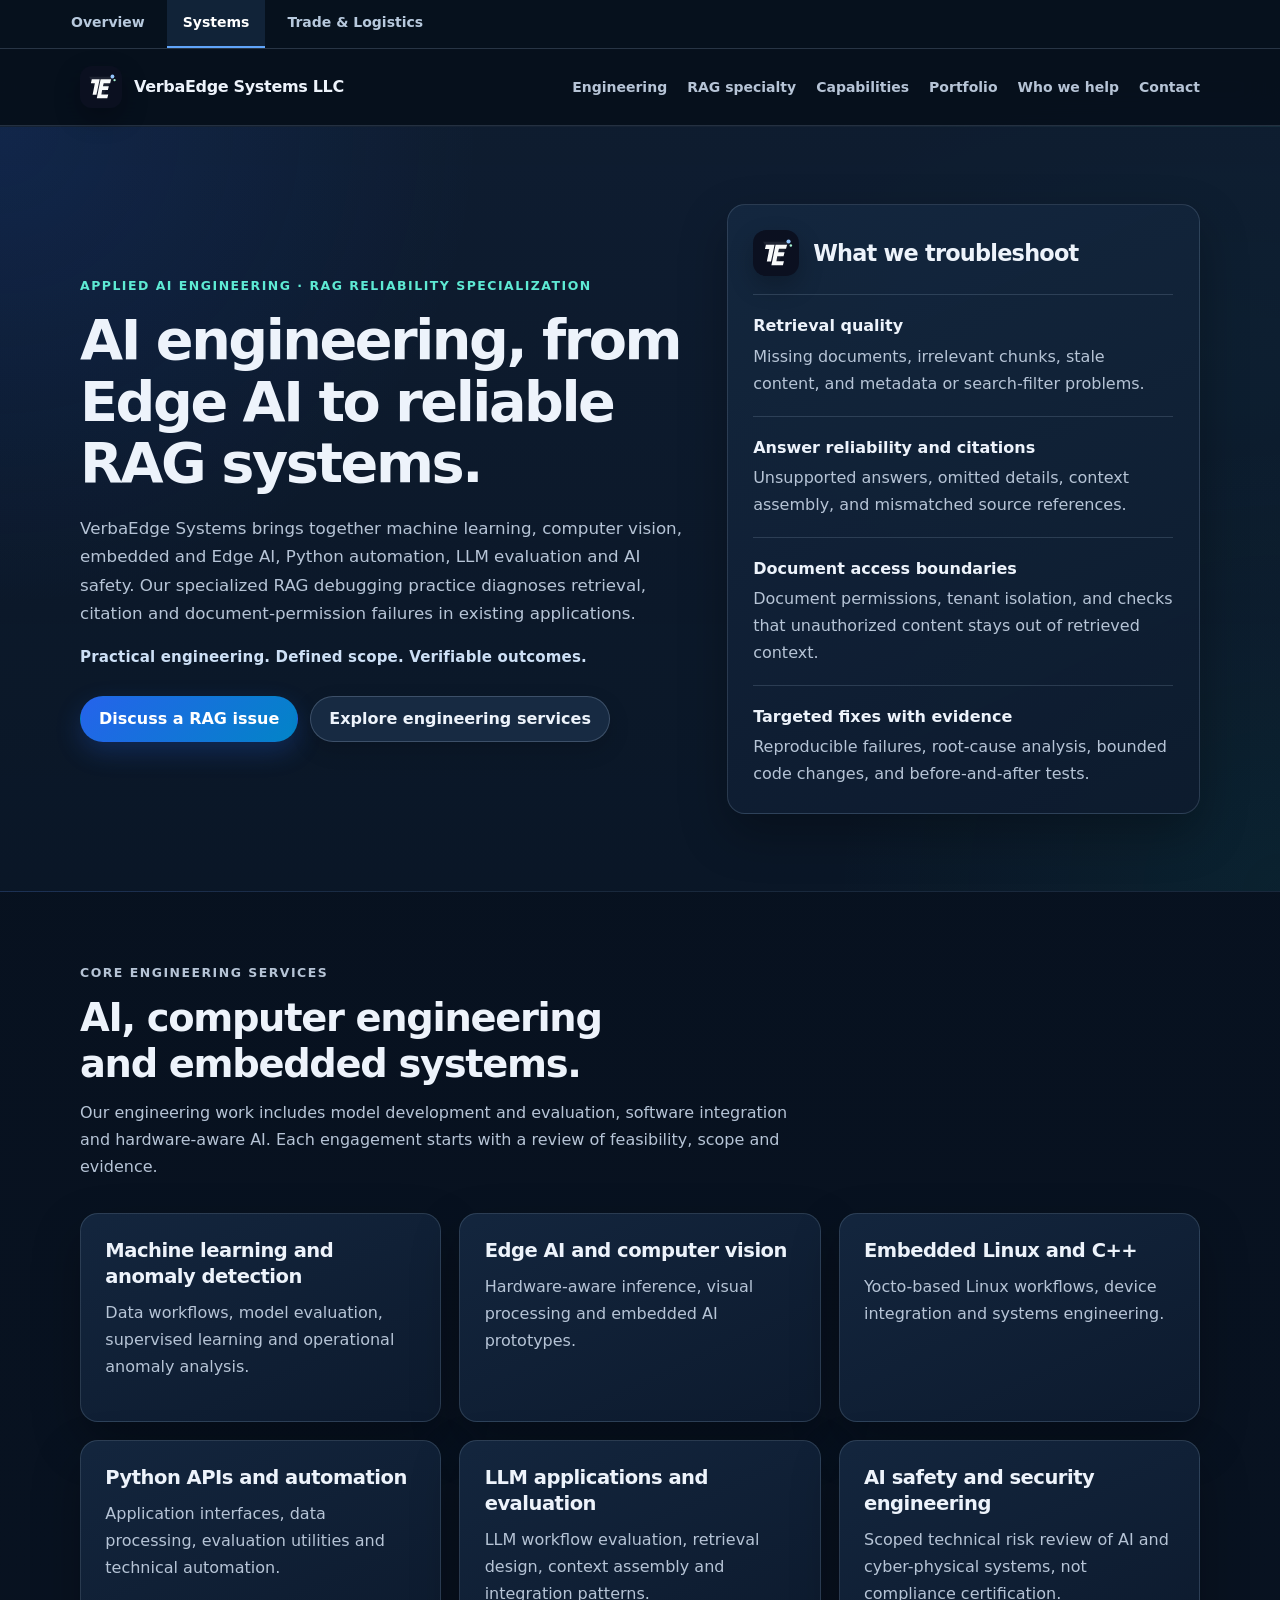
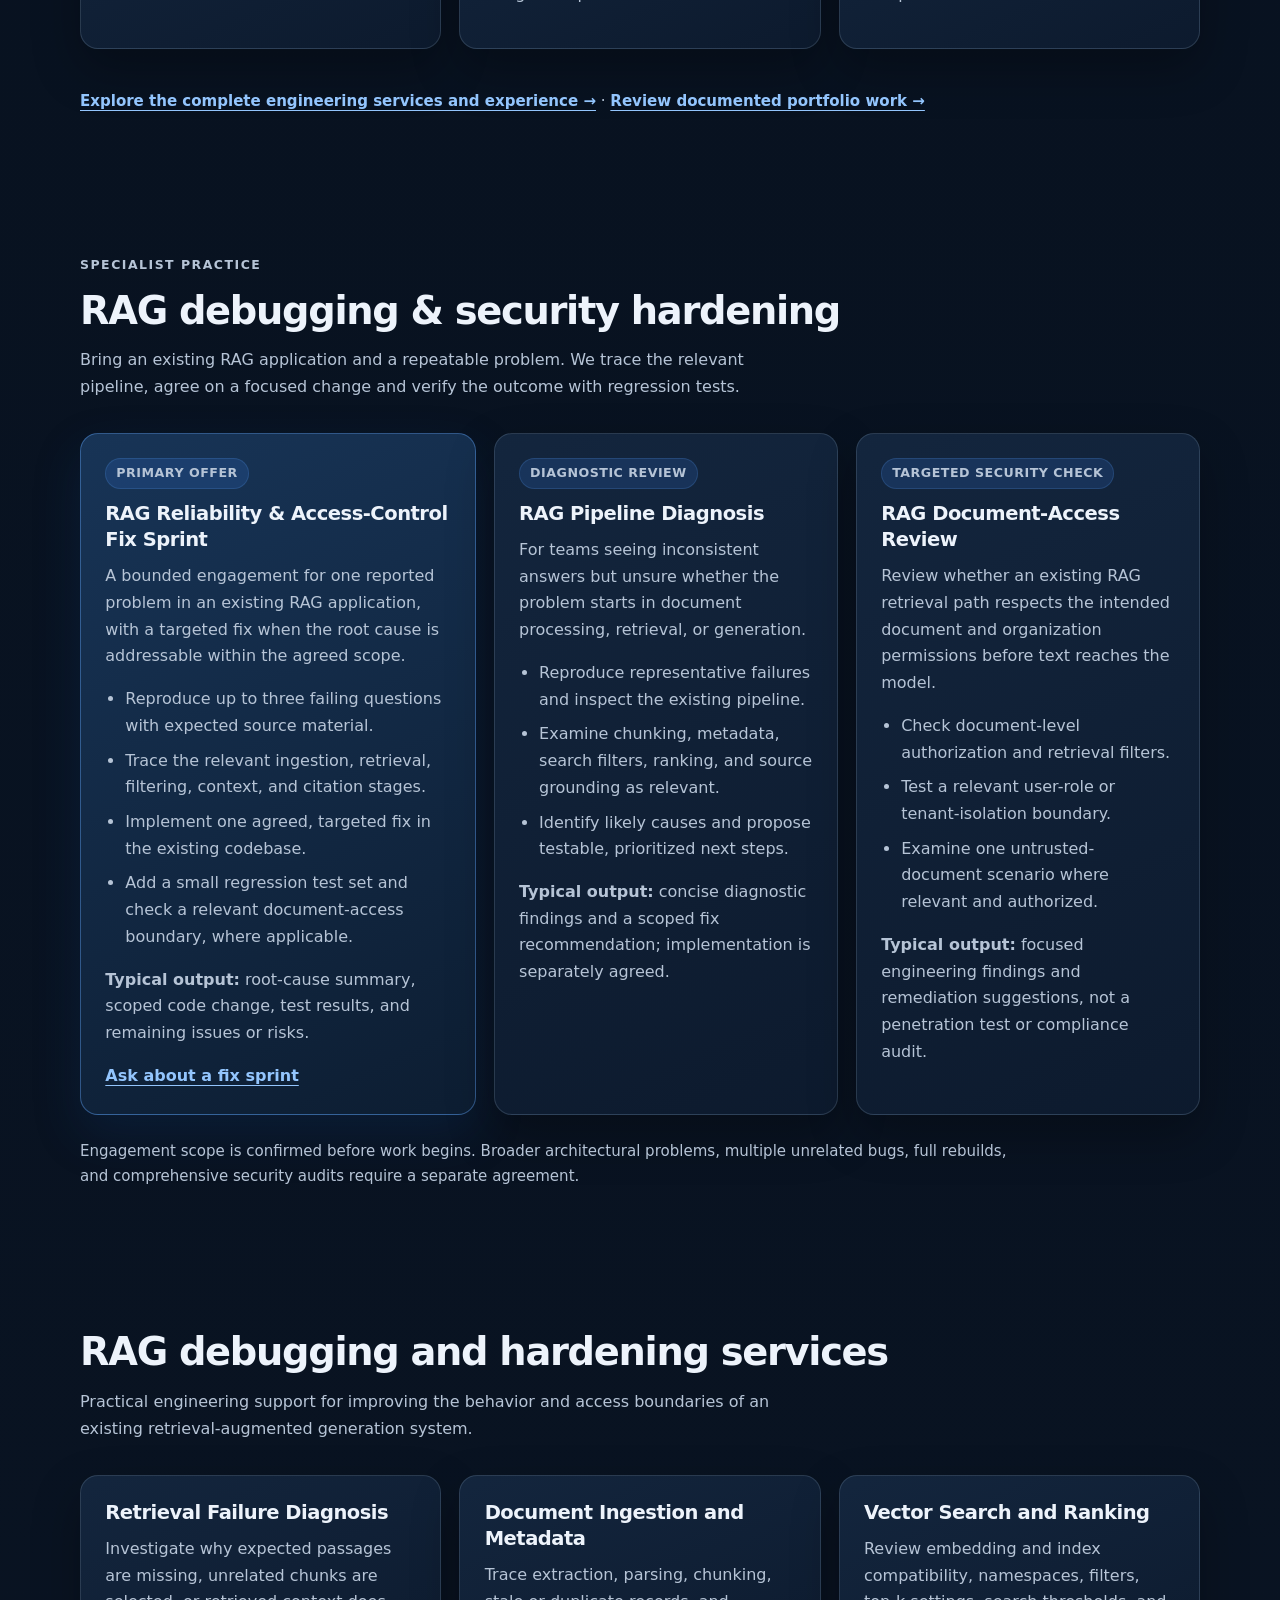
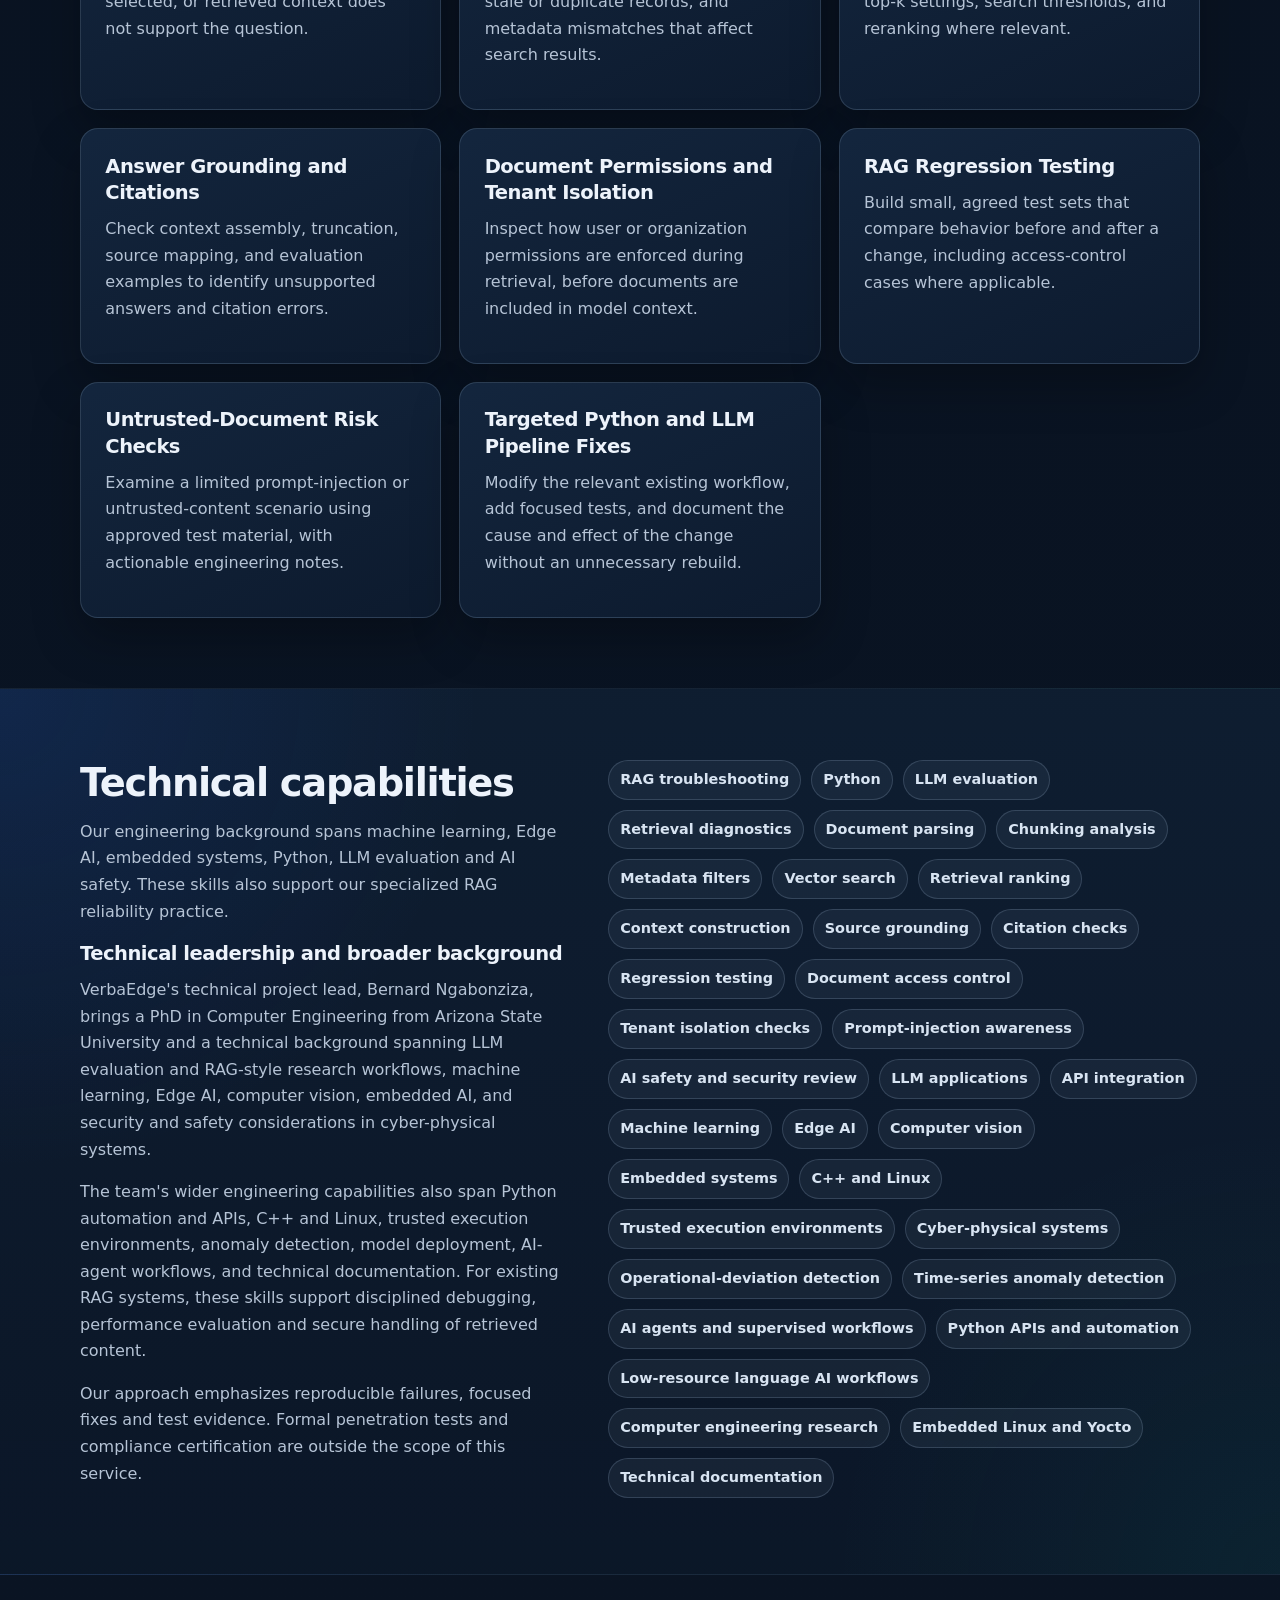
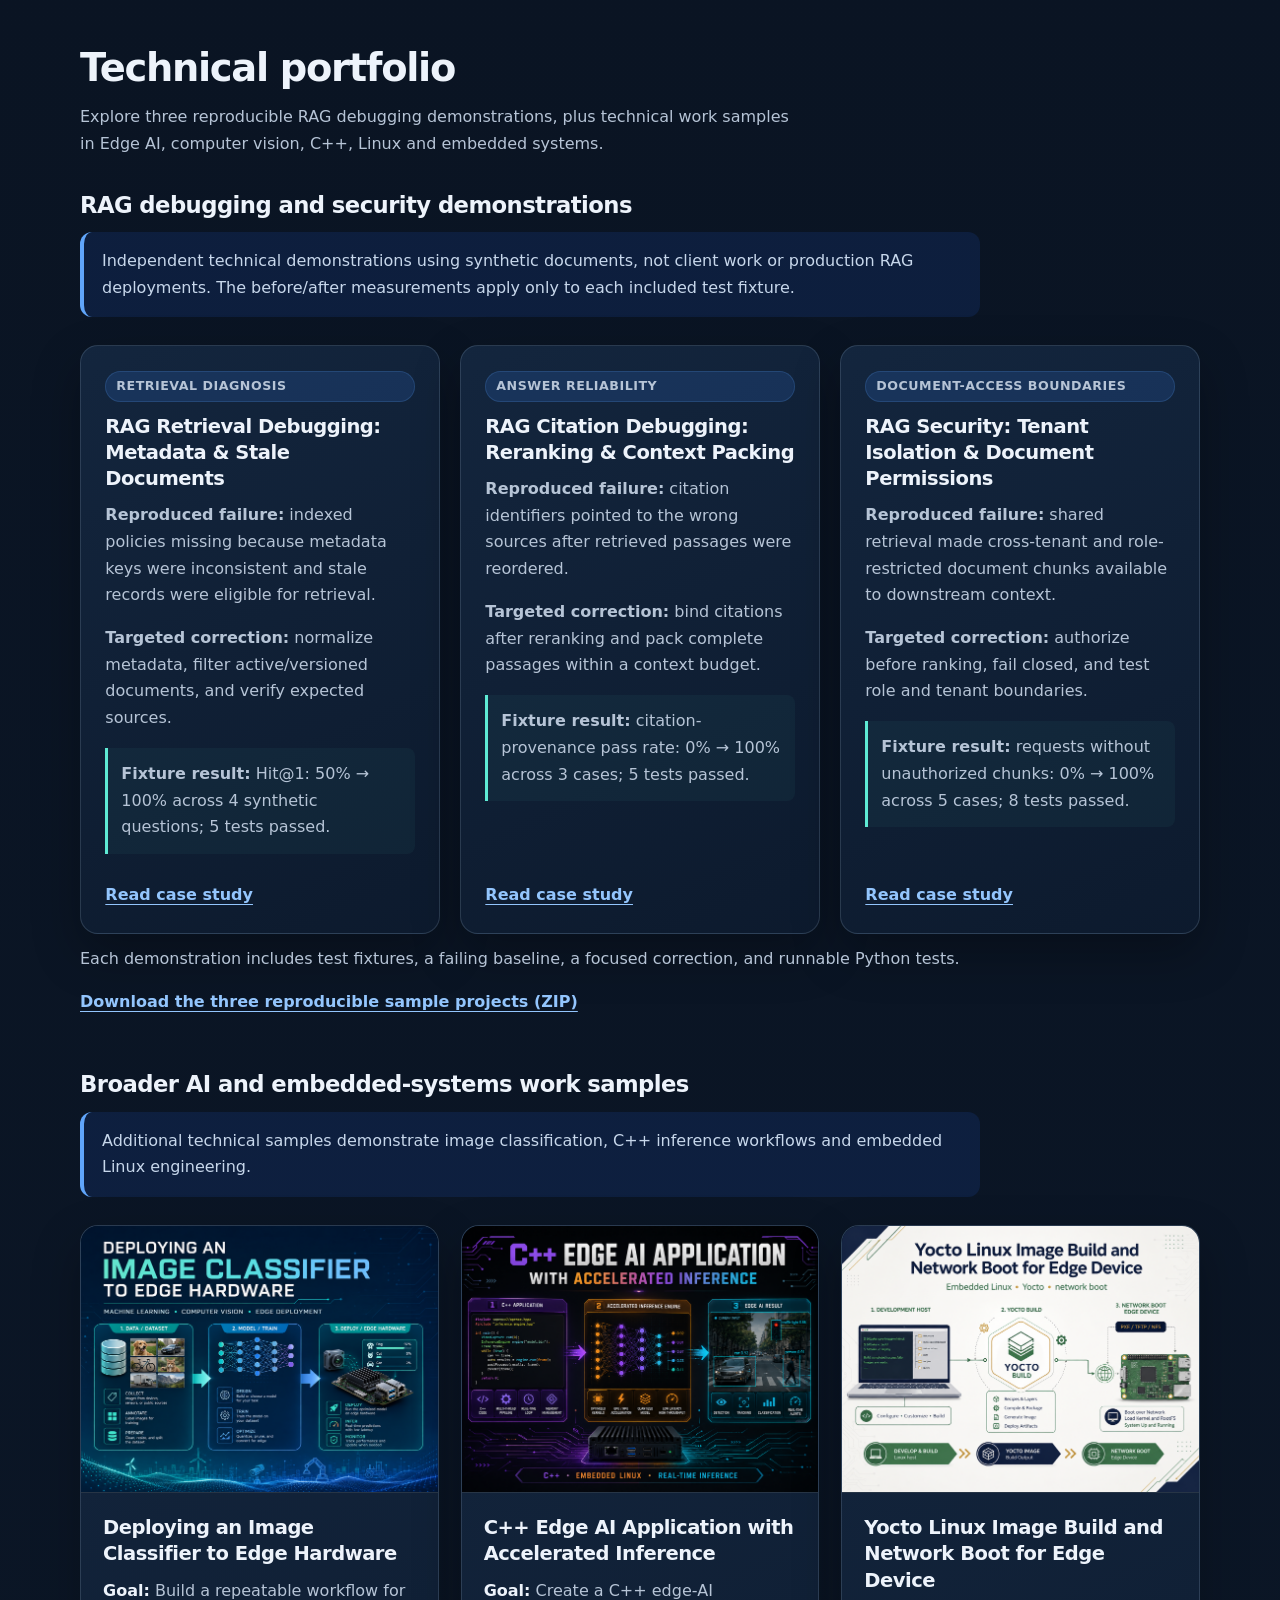
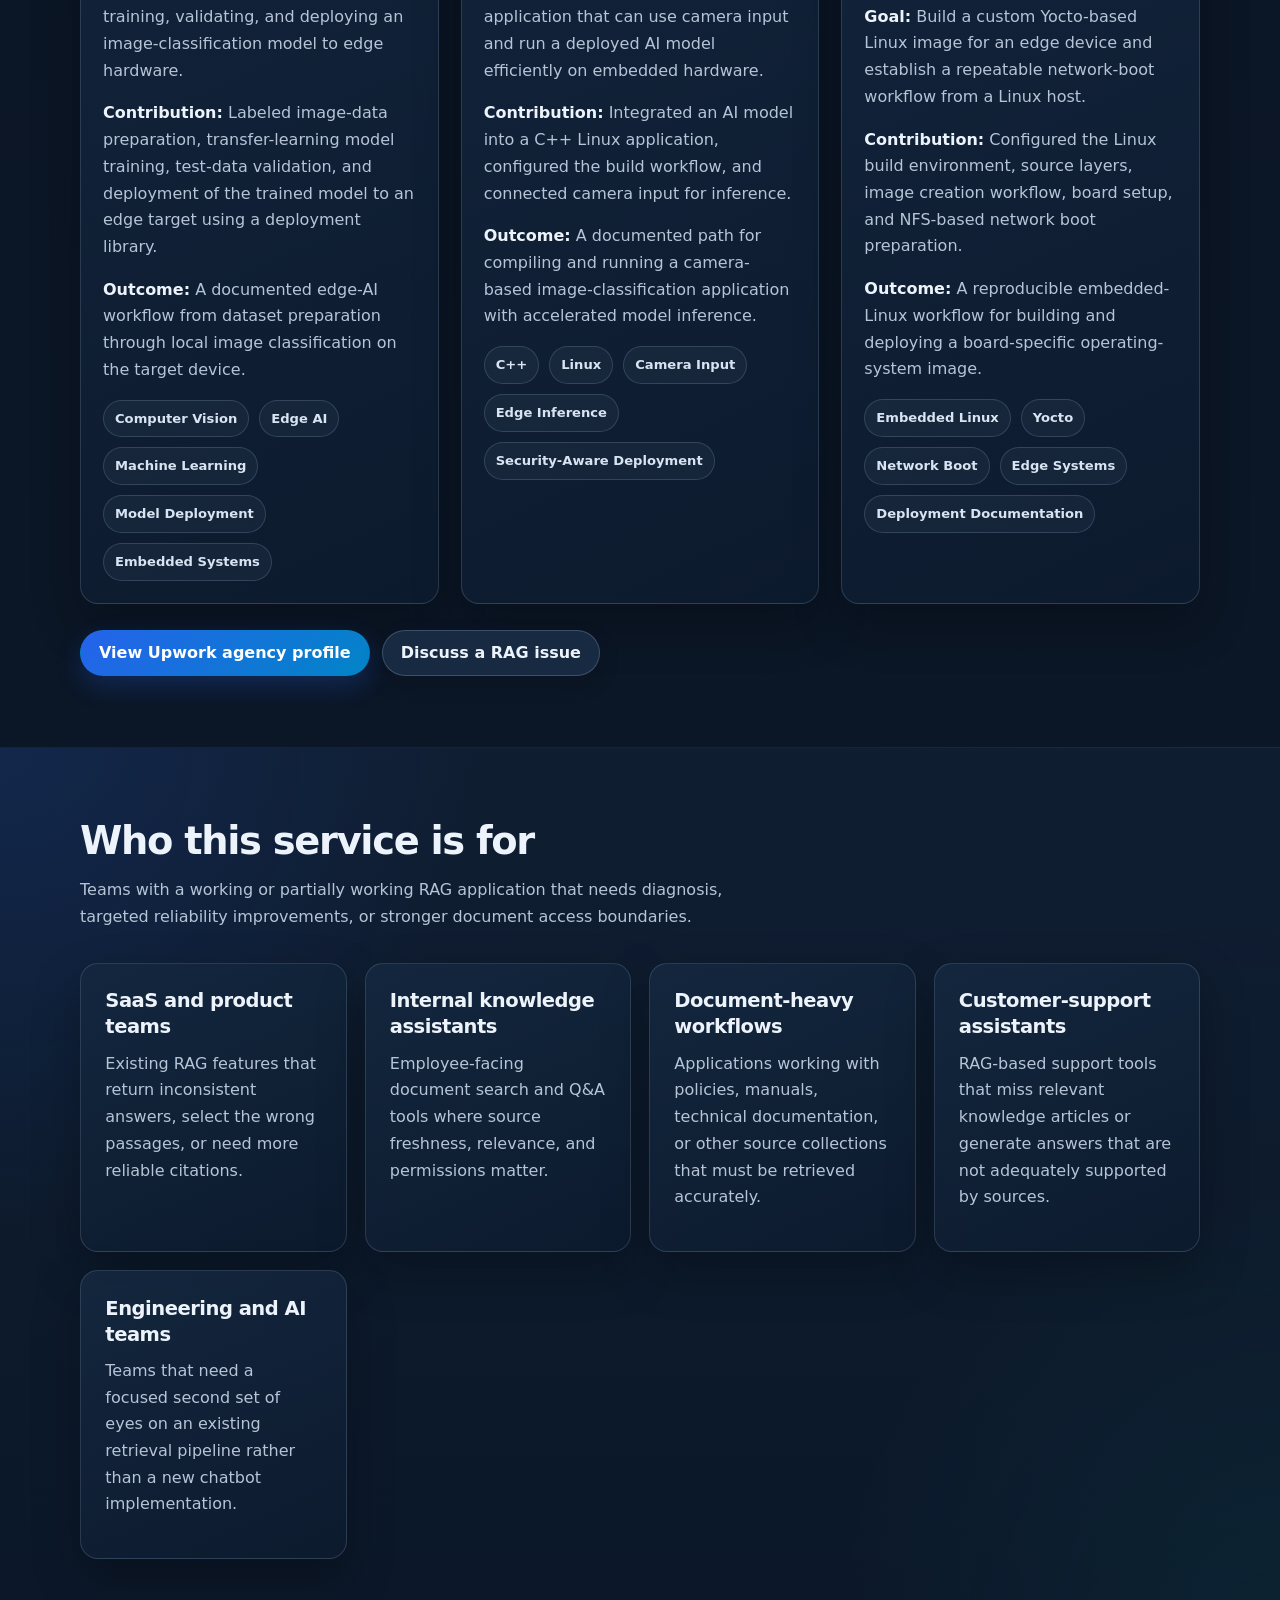
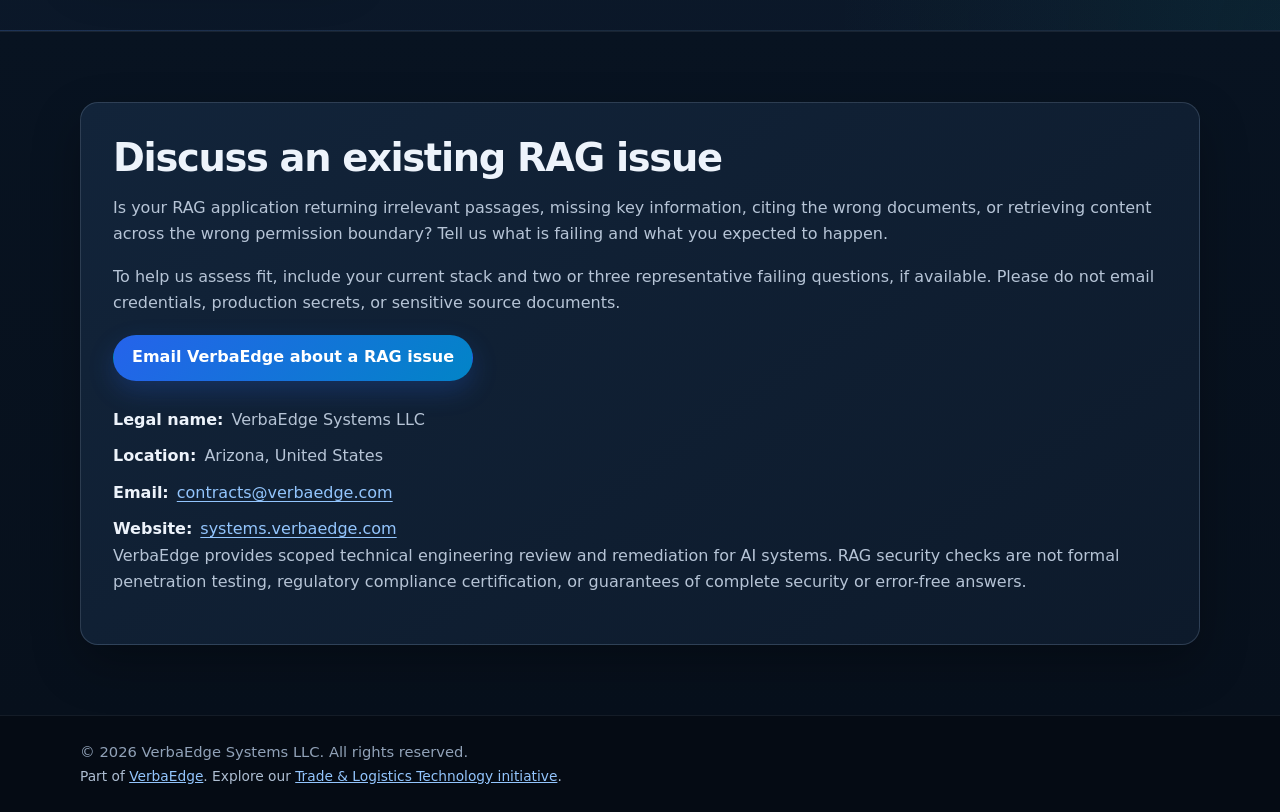
==== commit 5a2121bb: "Restore broad Systems engineering scope and unify site navigation" ====
--- a/index.html
+++ b/index.html
@@ -4,8 +4,8 @@
 <head>
 <meta charset="utf-8"/>
 <meta content="width=device-width, initial-scale=1" name="viewport"/>
-<title>VerbaEdge Systems LLC | RAG Debugging &amp; Security Hardening</title>
-<meta content="VerbaEdge troubleshoots existing RAG applications: retrieval failures, answer reliability, citations, document permissions, tenant isolation, and targeted Python/LLM pipeline fixes." name="description"/>
+<title>VerbaEdge Systems | AI Engineering, Edge AI &amp; RAG Reliability</title>
+<meta content="VerbaEdge Systems provides AI engineering in machine learning, computer vision, Edge AI and embedded systems, with specialized RAG debugging and document-access hardening." name="description"/>
 <meta content="index, follow" name="robots"/>
 <meta content="VerbaEdge Systems LLC | RAG Debugging &amp; Security Hardening" property="og:title"/>
 <meta content="RAG debugging and security hardening for existing applications. Focused root-cause diagnosis, targeted fixes, regression tests, and document access-control checks." property="og:description"/>
@@ -32,7 +32,7 @@
   }
   </script>
 <link href="https://systems.verbaedge.com/" rel="canonical"/></head>
-<body><div aria-label="VerbaEdge divisions" class="network-bar" role="navigation"><div class="container network-inner"><a href="https://verbaedge.com/">VerbaEdge <span class="network-home">/ Overview</span></a><span aria-current="page" class="network-current">Systems</span><a href="https://logistics.verbaedge.com/">Trade &amp; Logistics Technology</a></div></div>
+<body><nav class="ve-network" aria-label="VerbaEdge websites"><div class="ve-network__inner"><a class="ve-network__link" href="https://verbaedge.com/">Overview</a><a class="ve-network__link" href="https://systems.verbaedge.com/" aria-current="page">Systems</a><a class="ve-network__link" href="https://logistics.verbaedge.com/">Trade &amp; Logistics</a></div></nav>
 <header class="site-header">
 <div class="container header-inner">
 <a aria-label="VerbaEdge Systems LLC home" class="brand" href="#top">
@@ -40,8 +40,8 @@
 <span>VerbaEdge Systems LLC</span>
 </a>
 <nav aria-label="Primary navigation" class="nav-links">
-<a href="#offers">Fix sprint</a>
-<a href="#services">Services</a>
+<a href="#engineering">Engineering</a><a href="#offers">RAG specialty</a>
+
 <a href="#capabilities">Capabilities</a>
 <a href="#portfolio">Portfolio</a>
 <a href="#industries">Who we help</a>
@@ -53,13 +53,13 @@
 <section class="hero section-light">
 <div class="container hero-grid">
 <div class="hero-copy">
-<p class="eyebrow">Troubleshooting existing RAG applications</p>
-<h1>RAG debugging &amp; security hardening for existing apps.</h1>
-<p class="lede">When a RAG application retrieves the wrong passages, misses important details, produces unreliable citations, or needs stronger document access controls, VerbaEdge helps trace the problem and make targeted improvements in the existing system.</p>
-<p class="hero-promise">Existing codebase. Defined problem. Targeted fix. Regression tests.</p>
+<p class="eyebrow">Applied AI engineering · RAG reliability specialization</p>
+<h1>AI engineering, from Edge AI to reliable RAG systems.</h1>
+<p class="lede">VerbaEdge Systems brings together machine learning, computer vision, embedded and Edge AI, Python automation, LLM evaluation and AI safety. Our specialized RAG debugging practice diagnoses retrieval, citation and document-permission failures in existing applications.</p>
+<p class="hero-promise">Practical engineering. Defined scope. Verifiable outcomes.</p>
 <div class="button-row">
 <a class="button primary" href="mailto:contracts@verbaedge.com?subject=RAG%20Debugging%20Inquiry">Discuss a RAG issue</a>
-<a class="button" href="#offers">Explore the fix sprint</a>
+<a class="button" href="#engineering">Explore engineering services</a>
 </div>
 </div>
 <aside aria-label="RAG troubleshooting focus" class="focus-card">
@@ -88,10 +88,18 @@
 </aside>
 </div>
 </section>
+<section class="section" id="engineering"><div class="container"><div class="section-heading"><p class="eyebrow">Core engineering services</p><h2>AI, computer engineering and embedded systems.</h2><p>Our engineering work includes model development and evaluation, software integration and hardware-aware AI. Each engagement starts with a review of feasibility, scope and evidence.</p></div><div class="card-grid services-grid">
+<article class="card"><h3>Machine learning and anomaly detection</h3><p>Data workflows, model evaluation, supervised learning and operational anomaly analysis.</p></article>
+<article class="card"><h3>Edge AI and computer vision</h3><p>Hardware-aware inference, visual processing and embedded AI prototypes.</p></article>
+<article class="card"><h3>Embedded Linux and C++</h3><p>Yocto-based Linux workflows, device integration and systems engineering.</p></article>
+<article class="card"><h3>Python APIs and automation</h3><p>Application interfaces, data processing, evaluation utilities and technical automation.</p></article>
+<article class="card"><h3>LLM applications and evaluation</h3><p>LLM workflow evaluation, retrieval design, context assembly and integration patterns.</p></article>
+<article class="card"><h3>AI safety and security engineering</h3><p>Scoped technical risk review of AI and cyber-physical systems, not compliance certification.</p></article>
+</div><p class="scope-note"><a class="text-link" href="engineering/">Explore the complete engineering services and experience →</a> · <a class="text-link" href="#portfolio">Review documented portfolio work →</a></p></div></section>
 <section class="section" id="offers">
 <div class="container">
-<div class="section-heading">
-<h2>Focused RAG engagements</h2>
+<div class="section-heading" id="rag">
+<p class="eyebrow">Specialist practice</p><h2>RAG debugging &amp; security hardening</h2>
 <p>Bring an existing RAG application and a repeatable problem. We trace the relevant pipeline, agree on a focused change and verify the outcome with regression tests.</p>
 </div>
 <div class="offer-grid">
@@ -180,7 +188,7 @@
 <div class="container split">
 <div>
 <h2>Technical capabilities</h2>
-<p>Our RAG troubleshooting approach draws on Python, machine learning, LLM evaluation, AI safety, security-aware systems engineering, and disciplined verification.</p>
+<p>Our engineering background spans machine learning, Edge AI, embedded systems, Python, LLM evaluation and AI safety. These skills also support our specialized RAG reliability practice.</p>
 <h3>Technical leadership and broader background</h3>
 <p>VerbaEdge's technical project lead, Bernard Ngabonziza, brings a PhD in Computer Engineering from Arizona State University and a technical background spanning LLM evaluation and RAG-style research workflows, machine learning, Edge AI, computer vision, embedded AI, and security and safety considerations in cyber-physical systems.</p>
 <p>The team's wider engineering capabilities also span Python automation and APIs, C++ and Linux, trusted execution environments, anomaly detection, model deployment, AI-agent workflows, and technical documentation. For existing RAG systems, these skills support disciplined debugging, performance evaluation and secure handling of retrieved content.</p>
--- a/styles.css
+++ b/styles.css
@@ -585,3 +585,6 @@
   .contact-card { padding: 1.45rem; }
   .case-study-main { padding: 3.2rem 0; }
 }
+
+/* Shared cross-site navigation: same font, size, state, and mobile behavior. */
+.ve-network{position:sticky;top:0;z-index:100;background:#06111d;color:#b7c9dd;border-bottom:1px solid rgba(159,183,208,.22);font-family:Inter,ui-sans-serif,system-ui,-apple-system,"Segoe UI",sans-serif}.ve-network__inner{width:min(1170px,calc(100% - 32px));margin:0 auto;display:flex;align-items:stretch;gap:6px;min-height:48px;overflow-x:auto;overscroll-behavior-x:contain;scrollbar-width:thin;-webkit-overflow-scrolling:touch}.ve-network__link{display:inline-flex;flex:0 0 auto;align-items:center;justify-content:center;min-height:48px;padding:10px 16px;color:#b7c9dd!important;text-decoration:none!important;white-space:nowrap;font:700 14px/1.4 Inter,ui-sans-serif,system-ui,-apple-system,"Segoe UI",sans-serif;letter-spacing:0;border-bottom:2px solid transparent}.ve-network__link:hover,.ve-network__link:focus-visible{color:#fff!important;background:rgba(96,165,250,.1)}.ve-network__link[aria-current="page"]{color:#fff!important;background:rgba(96,165,250,.12);border-bottom-color:#60a5fa}.ve-network__link:focus-visible{outline:2px solid #60a5fa;outline-offset:-3px}.header,.site-header{top:48px!important}.header .header-inner,.site-header .header-inner{min-height:76px}.header .menu a,.site-header .nav-links a{font-size:14px;line-height:1.45;font-weight:700}.header .menu,.site-header .nav-links{gap:clamp(12px,1.6vw,20px)}@media(max-width:760px){.ve-network__inner{width:calc(100% - 16px);gap:0}.ve-network__link{padding:10px 12px}.header .header-inner,.site-header .header-inner{min-height:0;display:flex;flex-direction:column;align-items:stretch;gap:10px;padding:12px 0}.header .brand,.site-header .brand{white-space:normal;font-size:1rem;min-width:0}.header .menu,.site-header .nav-links{display:flex;flex-wrap:nowrap;overflow-x:auto;overscroll-behavior-x:contain;scrollbar-width:thin;white-space:nowrap;width:100%;gap:15px;padding:0 0 5px}.header .menu a,.site-header .nav-links a{flex:0 0 auto}}@media(prefers-reduced-motion:reduce){html{scroll-behavior:auto!important}}
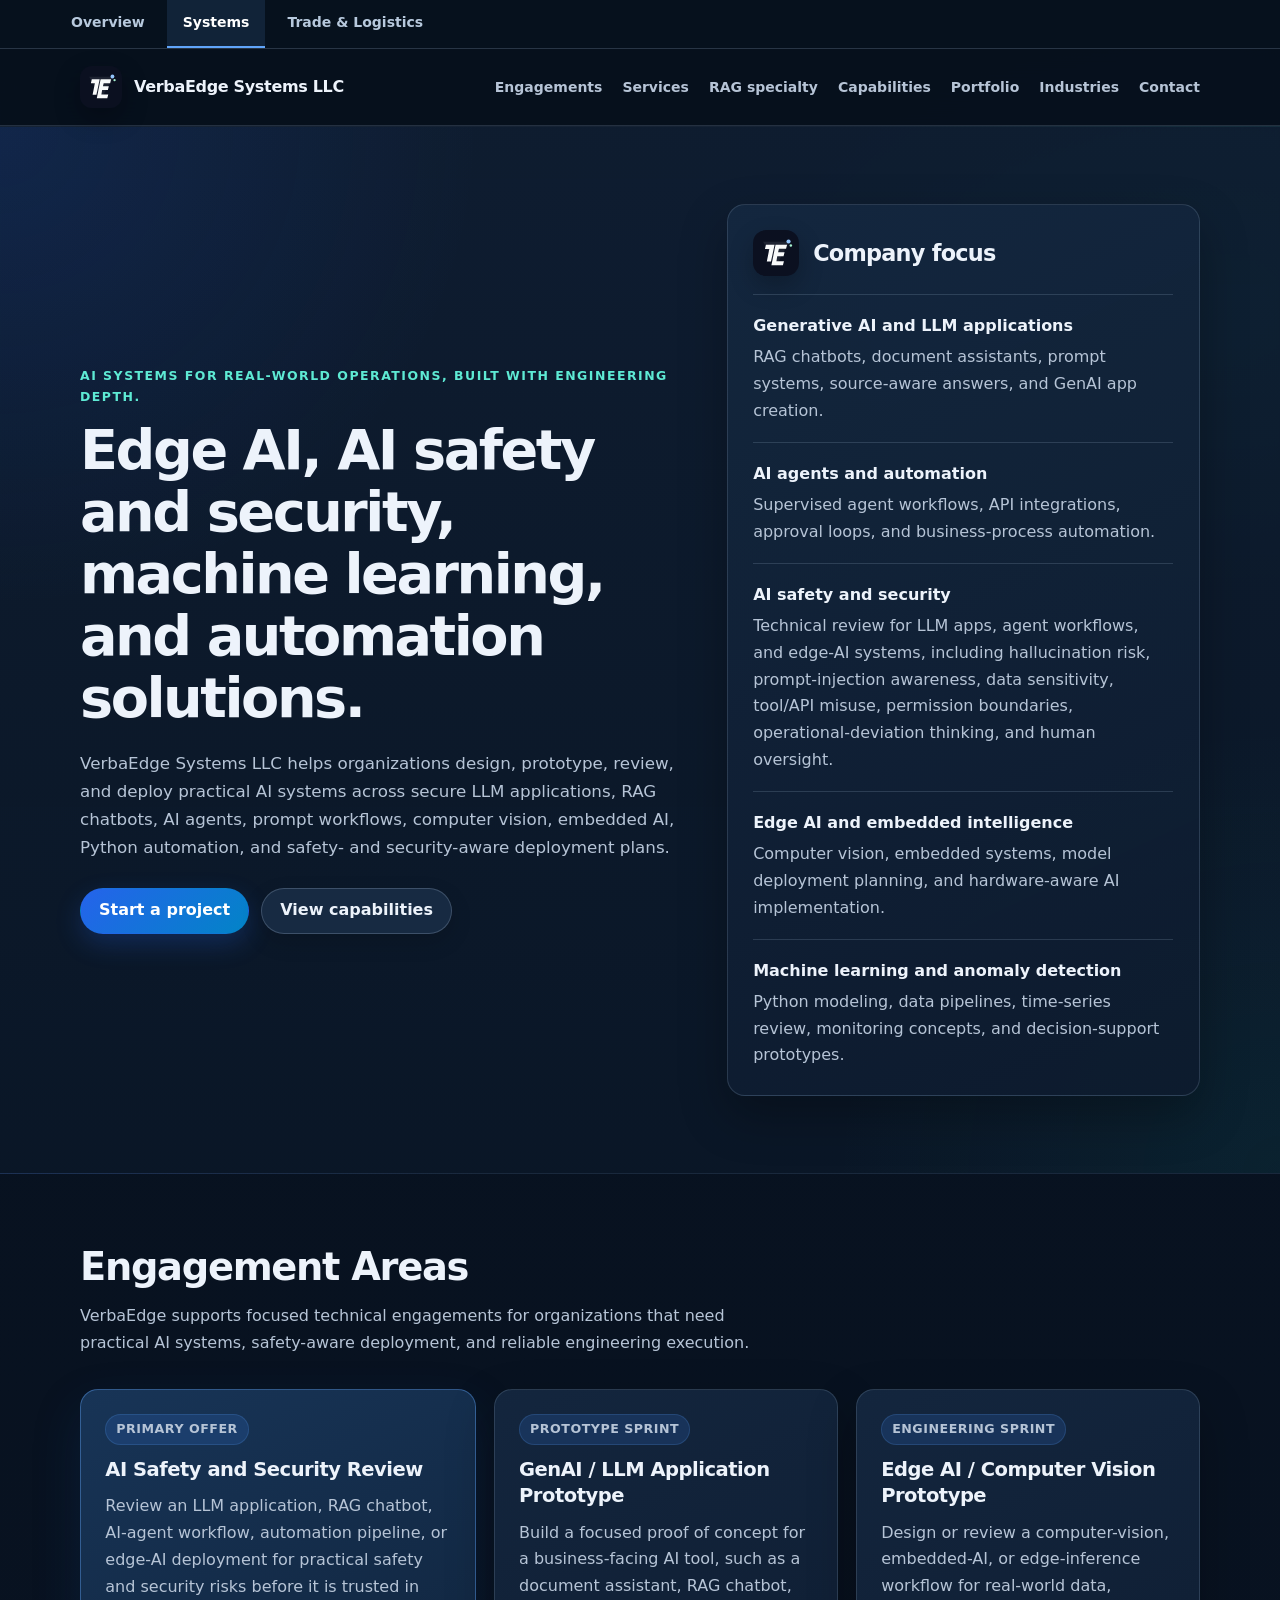
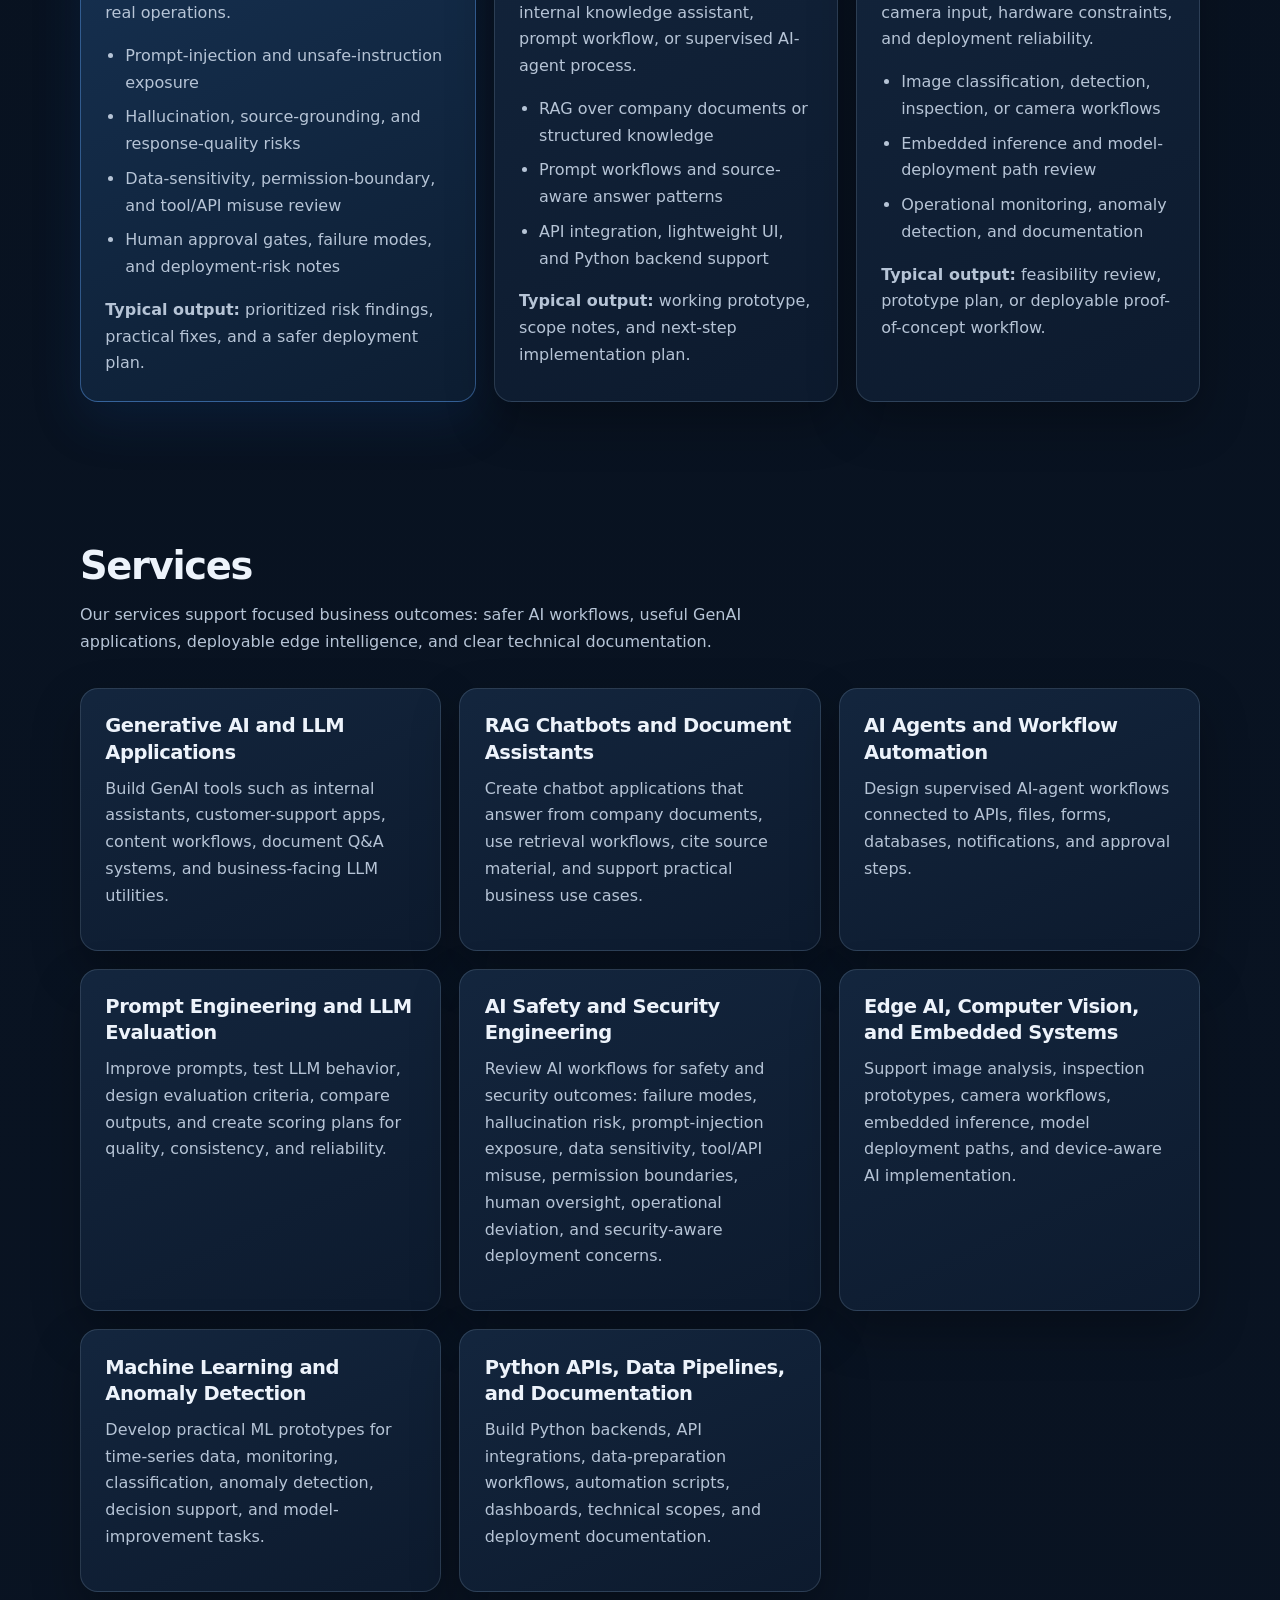
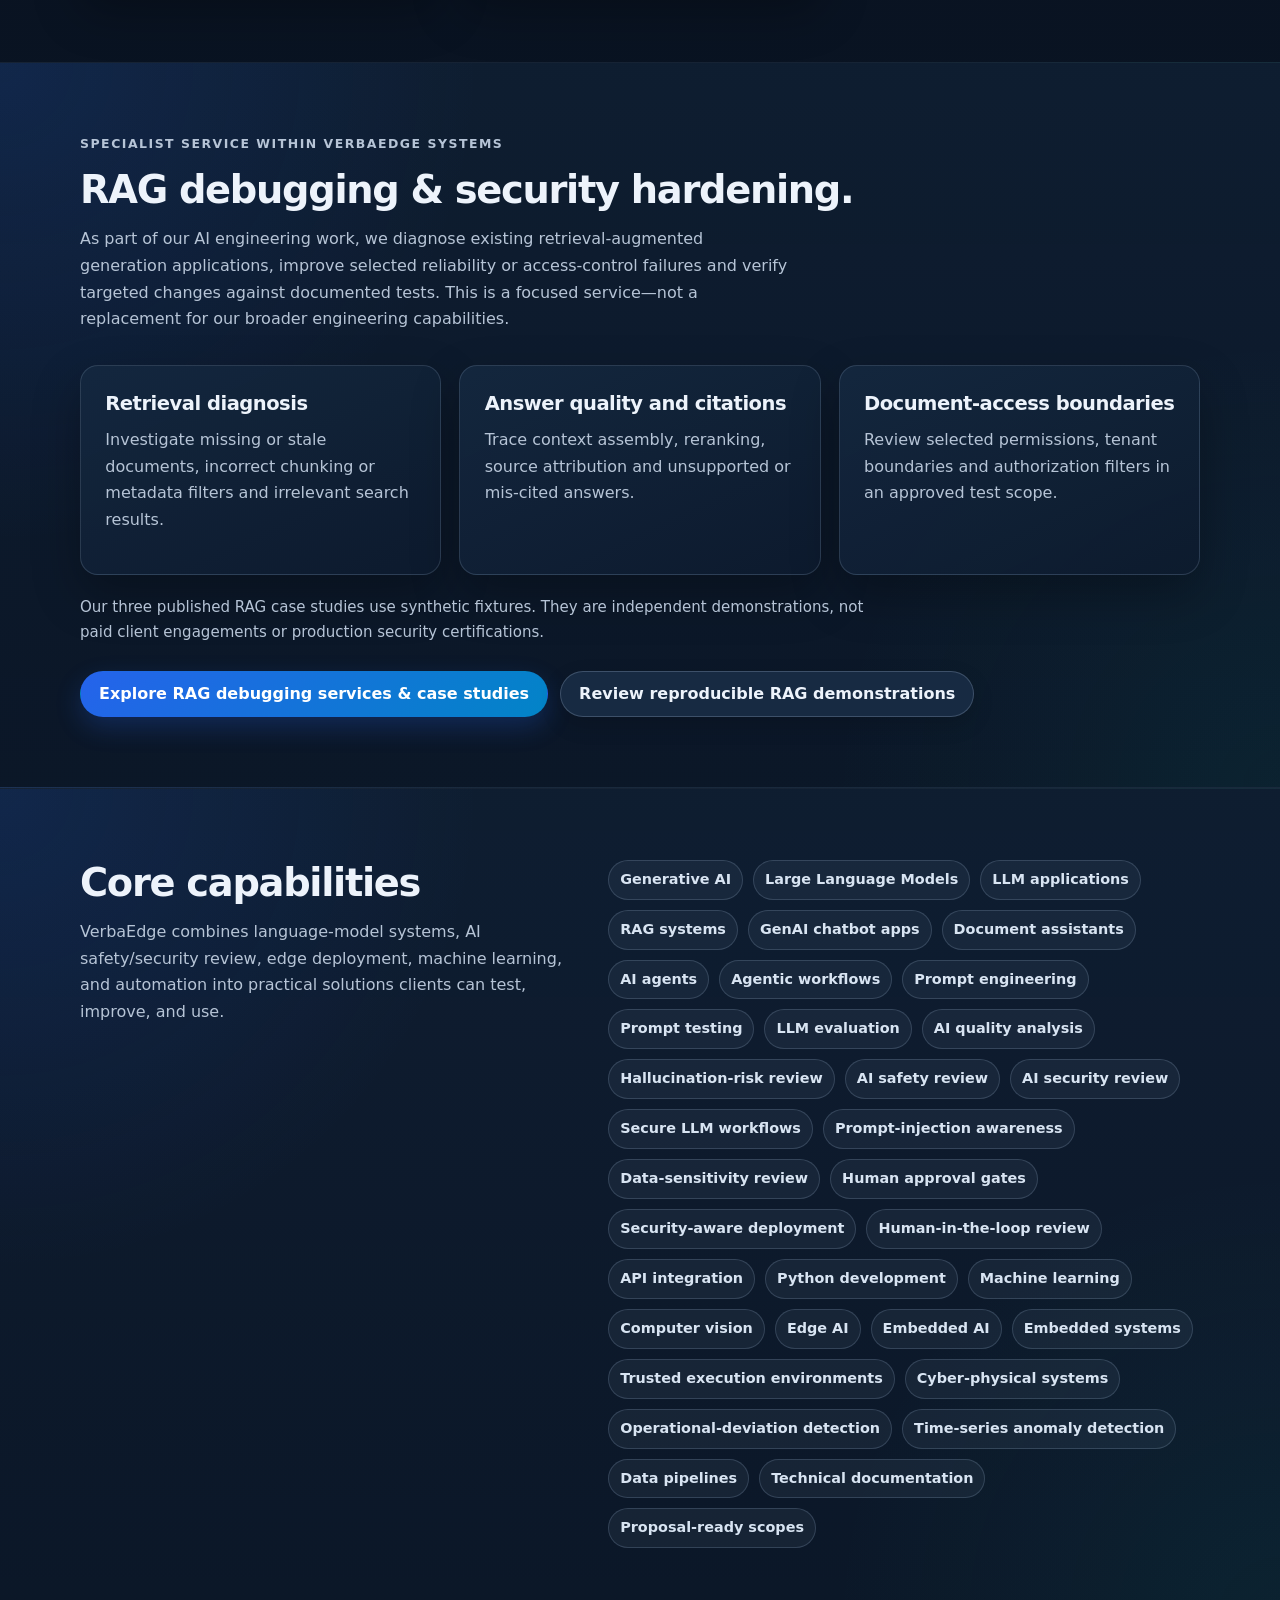
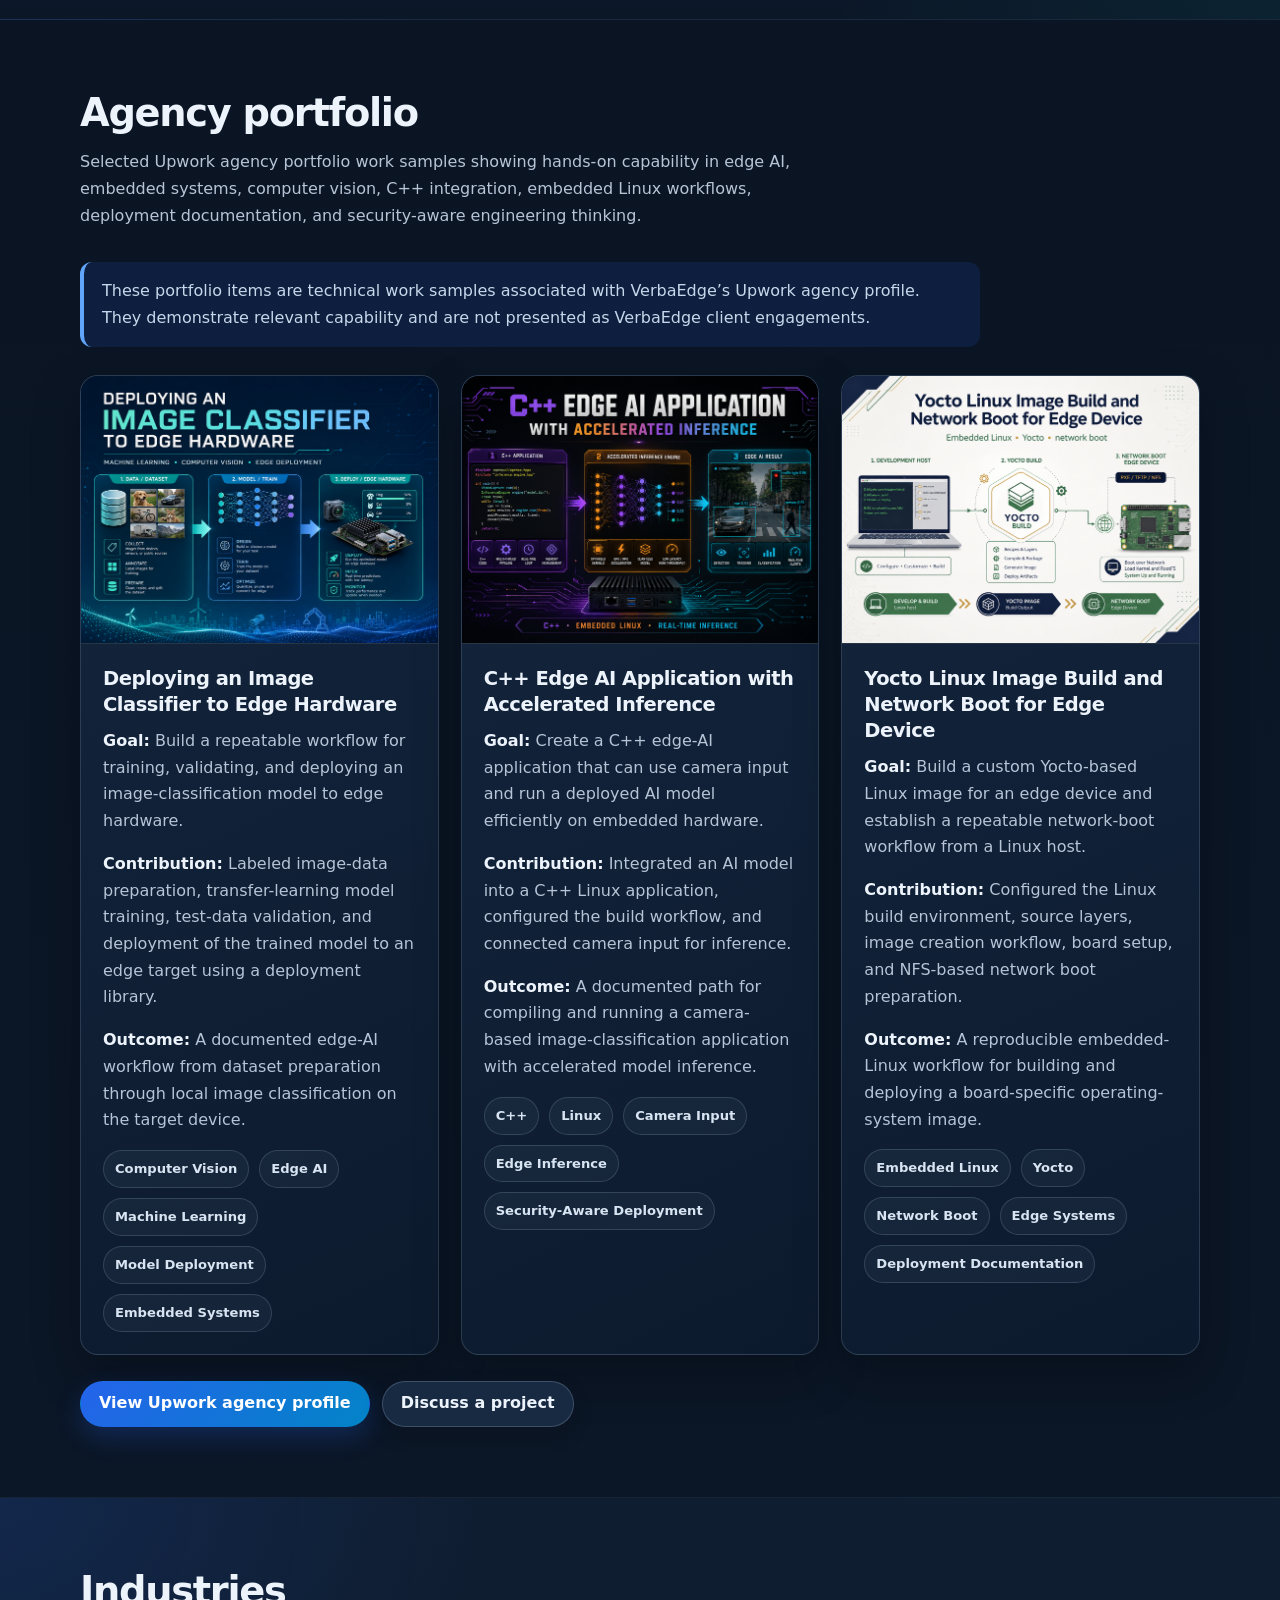
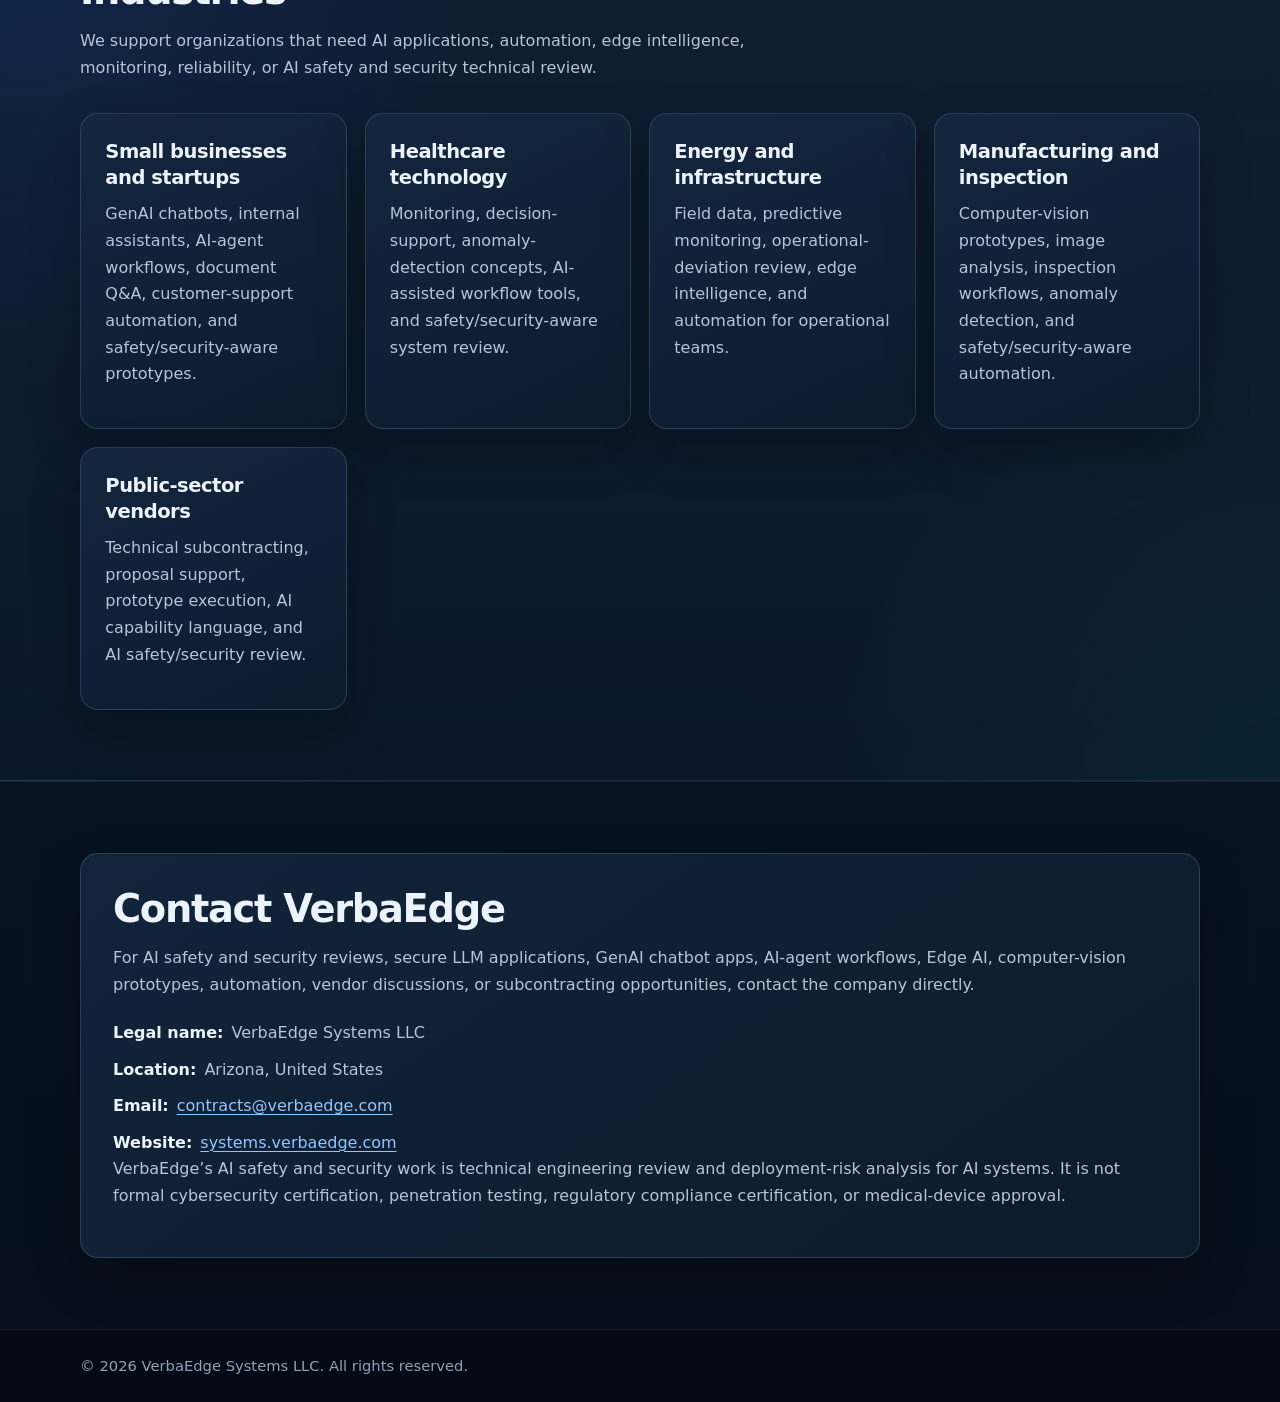
==== commit d66a1ade: "Restore full engineering homepage and make RAG a nested specialist service" ====
--- a/index.html
+++ b/index.html
@@ -1,22 +1,21 @@
-<!DOCTYPE html>
-
+<!doctype html>
 <html lang="en">
 <head>
-<meta charset="utf-8"/>
-<meta content="width=device-width, initial-scale=1" name="viewport"/>
-<title>VerbaEdge Systems | AI Engineering, Edge AI &amp; RAG Reliability</title>
-<meta content="VerbaEdge Systems provides AI engineering in machine learning, computer vision, Edge AI and embedded systems, with specialized RAG debugging and document-access hardening." name="description"/>
-<meta content="index, follow" name="robots"/>
-<meta content="VerbaEdge Systems LLC | RAG Debugging &amp; Security Hardening" property="og:title"/>
-<meta content="RAG debugging and security hardening for existing applications. Focused root-cause diagnosis, targeted fixes, regression tests, and document access-control checks." property="og:description"/>
-<meta content="website" property="og:type"/>
-<meta content="https://systems.verbaedge.com/" property="og:url"/>
-<meta content="#091321" name="theme-color"/>
-<link href="assets/brand/verbaedge-logo.svg" rel="icon" type="image/svg+xml"/>
-<link href="favicon.svg" rel="shortcut icon" type="image/svg+xml"/>
-<link href="assets/brand/verbaedge-logo-180.png" rel="apple-touch-icon"/>
-<link href="styles.css" rel="stylesheet"/>
-<script type="application/ld+json">
+  <meta charset="utf-8">
+  <meta name="viewport" content="width=device-width, initial-scale=1">
+  <title>VerbaEdge Systems | AI Engineering, Edge AI, LLMs &amp; Embedded Systems</title>
+  <meta name="description" content="AI engineering services across Edge AI, computer vision, embedded systems, machine learning, Python, LLM applications and RAG reliability. Explore real work samples and technical services.">
+  <meta name="robots" content="index, follow">
+  <meta property="og:title" content="VerbaEdge Systems | AI Engineering, Edge AI &amp; RAG Reliability">
+  <meta property="og:description" content="Explore VerbaEdge Systems engineering services, computer vision, embedded AI, Python, LLM evaluation, and specialized RAG debugging.">
+  <meta property="og:type" content="website">
+  <meta property="og:url" content="https://systems.verbaedge.com/">
+  <meta name="theme-color" content="#091321">
+  <link rel="icon" type="image/svg+xml" href="assets/brand/verbaedge-logo.svg">
+  <link rel="shortcut icon" href="favicon.svg" type="image/svg+xml">
+  <link rel="apple-touch-icon" href="assets/brand/verbaedge-logo-180.png">
+  <link rel="stylesheet" href="styles.css">
+  <script type="application/ld+json">
   {
     "@context": "https://schema.org",
     "@type": "Organization",
@@ -28,367 +27,356 @@
       "addressRegion": "AZ",
       "addressCountry": "US"
     },
-    "description": "VerbaEdge troubleshoots existing RAG applications: retrieval failures, answer reliability, citations, document permissions, tenant isolation, and targeted Python/LLM pipeline fixes."
+    "description": "VerbaEdge Systems LLC provides AI engineering services in machine learning, embedded AI, computer vision, LLM applications and specialized RAG diagnostics."
   }
   </script>
-<link href="https://systems.verbaedge.com/" rel="canonical"/></head>
+  <link rel="canonical" href="https://systems.verbaedge.com/">
+</head>
 <body><nav class="ve-network" aria-label="VerbaEdge websites"><div class="ve-network__inner"><a class="ve-network__link" href="https://verbaedge.com/">Overview</a><a class="ve-network__link" href="https://systems.verbaedge.com/" aria-current="page">Systems</a><a class="ve-network__link" href="https://logistics.verbaedge.com/">Trade &amp; Logistics</a></div></nav>
-<header class="site-header">
-<div class="container header-inner">
-<a aria-label="VerbaEdge Systems LLC home" class="brand" href="#top">
-<img alt="" aria-hidden="true" class="brand-logo" src="assets/brand/verbaedge-logo.svg"/>
-<span>VerbaEdge Systems LLC</span>
-</a>
-<nav aria-label="Primary navigation" class="nav-links">
-<a href="#engineering">Engineering</a><a href="#offers">RAG specialty</a>
-
-<a href="#capabilities">Capabilities</a>
-<a href="#portfolio">Portfolio</a>
-<a href="#industries">Who we help</a>
-<a href="#contact">Contact</a>
-</nav>
-</div>
-</header>
-<main id="top">
-<section class="hero section-light">
-<div class="container hero-grid">
-<div class="hero-copy">
-<p class="eyebrow">Applied AI engineering · RAG reliability specialization</p>
-<h1>AI engineering, from Edge AI to reliable RAG systems.</h1>
-<p class="lede">VerbaEdge Systems brings together machine learning, computer vision, embedded and Edge AI, Python automation, LLM evaluation and AI safety. Our specialized RAG debugging practice diagnoses retrieval, citation and document-permission failures in existing applications.</p>
-<p class="hero-promise">Practical engineering. Defined scope. Verifiable outcomes.</p>
-<div class="button-row">
-<a class="button primary" href="mailto:contracts@verbaedge.com?subject=RAG%20Debugging%20Inquiry">Discuss a RAG issue</a>
-<a class="button" href="#engineering">Explore engineering services</a>
-</div>
-</div>
-<aside aria-label="RAG troubleshooting focus" class="focus-card">
-<div class="focus-card-title">
-<img alt="" aria-hidden="true" class="focus-logo" src="assets/brand/verbaedge-logo.svg"/>
-<h2>What we troubleshoot</h2>
-</div>
-<div class="focus-list">
-<div>
-<strong>Retrieval quality</strong>
-<span>Missing documents, irrelevant chunks, stale content, and metadata or search-filter problems.</span>
-</div>
-<div>
-<strong>Answer reliability and citations</strong>
-<span>Unsupported answers, omitted details, context assembly, and mismatched source references.</span>
-</div>
-<div>
-<strong>Document access boundaries</strong>
-<span>Document permissions, tenant isolation, and checks that unauthorized content stays out of retrieved context.</span>
-</div>
-<div>
-<strong>Targeted fixes with evidence</strong>
-<span>Reproducible failures, root-cause analysis, bounded code changes, and before-and-after tests.</span>
-</div>
-</div>
-</aside>
-</div>
-</section>
-<section class="section" id="engineering"><div class="container"><div class="section-heading"><p class="eyebrow">Core engineering services</p><h2>AI, computer engineering and embedded systems.</h2><p>Our engineering work includes model development and evaluation, software integration and hardware-aware AI. Each engagement starts with a review of feasibility, scope and evidence.</p></div><div class="card-grid services-grid">
-<article class="card"><h3>Machine learning and anomaly detection</h3><p>Data workflows, model evaluation, supervised learning and operational anomaly analysis.</p></article>
-<article class="card"><h3>Edge AI and computer vision</h3><p>Hardware-aware inference, visual processing and embedded AI prototypes.</p></article>
-<article class="card"><h3>Embedded Linux and C++</h3><p>Yocto-based Linux workflows, device integration and systems engineering.</p></article>
-<article class="card"><h3>Python APIs and automation</h3><p>Application interfaces, data processing, evaluation utilities and technical automation.</p></article>
-<article class="card"><h3>LLM applications and evaluation</h3><p>LLM workflow evaluation, retrieval design, context assembly and integration patterns.</p></article>
-<article class="card"><h3>AI safety and security engineering</h3><p>Scoped technical risk review of AI and cyber-physical systems, not compliance certification.</p></article>
-</div><p class="scope-note"><a class="text-link" href="engineering/">Explore the complete engineering services and experience →</a> · <a class="text-link" href="#portfolio">Review documented portfolio work →</a></p></div></section>
-<section class="section" id="offers">
-<div class="container">
-<div class="section-heading" id="rag">
-<p class="eyebrow">Specialist practice</p><h2>RAG debugging &amp; security hardening</h2>
-<p>Bring an existing RAG application and a repeatable problem. We trace the relevant pipeline, agree on a focused change and verify the outcome with regression tests.</p>
-</div>
-<div class="offer-grid">
-<article class="card offer-card featured-offer">
-<p class="offer-label">Primary offer</p>
-<h3>RAG Reliability &amp; Access-Control Fix Sprint</h3>
-<p>A bounded engagement for one reported problem in an existing RAG application, with a targeted fix when the root cause is addressable within the agreed scope.</p>
-<ul>
-<li>Reproduce up to three failing questions with expected source material.</li>
-<li>Trace the relevant ingestion, retrieval, filtering, context, and citation stages.</li>
-<li>Implement one agreed, targeted fix in the existing codebase.</li>
-<li>Add a small regression test set and check a relevant document-access boundary, where applicable.</li>
-</ul>
-<p class="deliverable"><strong>Typical output:</strong> root-cause summary, scoped code change, test results, and remaining issues or risks.</p>
-<a class="text-link" href="mailto:contracts@verbaedge.com?subject=RAG%20Fix%20Sprint%20Inquiry">Ask about a fix sprint</a>
-</article>
-<article class="card offer-card">
-<p class="offer-label">Diagnostic review</p>
-<h3>RAG Pipeline Diagnosis</h3>
-<p>For teams seeing inconsistent answers but unsure whether the problem starts in document processing, retrieval, or generation.</p>
-<ul>
-<li>Reproduce representative failures and inspect the existing pipeline.</li>
-<li>Examine chunking, metadata, search filters, ranking, and source grounding as relevant.</li>
-<li>Identify likely causes and propose testable, prioritized next steps.</li>
-</ul>
-<p class="deliverable"><strong>Typical output:</strong> concise diagnostic findings and a scoped fix recommendation; implementation is separately agreed.</p>
-</article>
-<article class="card offer-card">
-<p class="offer-label">Targeted security check</p>
-<h3>RAG Document-Access Review</h3>
-<p>Review whether an existing RAG retrieval path respects the intended document and organization permissions before text reaches the model.</p>
-<ul>
-<li>Check document-level authorization and retrieval filters.</li>
-<li>Test a relevant user-role or tenant-isolation boundary.</li>
-<li>Examine one untrusted-document scenario where relevant and authorized.</li>
-</ul>
-<p class="deliverable"><strong>Typical output:</strong> focused engineering findings and remediation suggestions, not a penetration test or compliance audit.</p>
-</article>
-</div>
-<p class="scope-note">Engagement scope is confirmed before work begins. Broader architectural problems, multiple unrelated bugs, full rebuilds, and comprehensive security audits require a separate agreement.</p>
-</div>
-</section>
-<section class="section" id="services">
-<div class="container">
-<div class="section-heading">
-<h2>RAG debugging and hardening services</h2>
-<p>Practical engineering support for improving the behavior and access boundaries of an existing retrieval-augmented generation system.</p>
-</div>
-<div class="card-grid services-grid">
-<article class="card">
-<h3>Retrieval Failure Diagnosis</h3>
-<p>Investigate why expected passages are missing, unrelated chunks are selected, or retrieved context does not support the question.</p>
-</article>
-<article class="card">
-<h3>Document Ingestion and Metadata</h3>
-<p>Trace extraction, parsing, chunking, stale or duplicate records, and metadata mismatches that affect search results.</p>
-</article>
-<article class="card">
-<h3>Vector Search and Ranking</h3>
-<p>Review embedding and index compatibility, namespaces, filters, top-k settings, search thresholds, and reranking where relevant.</p>
-</article>
-<article class="card">
-<h3>Answer Grounding and Citations</h3>
-<p>Check context assembly, truncation, source mapping, and evaluation examples to identify unsupported answers and citation errors.</p>
-</article>
-<article class="card">
-<h3>Document Permissions and Tenant Isolation</h3>
-<p>Inspect how user or organization permissions are enforced during retrieval, before documents are included in model context.</p>
-</article>
-<article class="card">
-<h3>RAG Regression Testing</h3>
-<p>Build small, agreed test sets that compare behavior before and after a change, including access-control cases where applicable.</p>
-</article>
-<article class="card">
-<h3>Untrusted-Document Risk Checks</h3>
-<p>Examine a limited prompt-injection or untrusted-content scenario using approved test material, with actionable engineering notes.</p>
-</article>
-<article class="card">
-<h3>Targeted Python and LLM Pipeline Fixes</h3>
-<p>Modify the relevant existing workflow, add focused tests, and document the cause and effect of the change without an unnecessary rebuild.</p>
-</article>
-</div>
-</div>
+  <header class="site-header">
+    <div class="container header-inner">
+      <a class="brand" href="/" aria-label="VerbaEdge Systems LLC home">
+        <img class="brand-logo" src="assets/brand/verbaedge-logo.svg" alt="" aria-hidden="true">
+        <span>VerbaEdge Systems LLC</span>
+      </a>
+      <nav class="nav-links" aria-label="Engineering navigation"><a href="#offers">Engagements</a> 
+        <a href="#services">Services</a>
+        <a href="rag/">RAG specialty</a>
+        <a href="#capabilities">Capabilities</a>
+        <a href="#portfolio">Portfolio</a>
+        <a href="#industries">Industries</a>
+        <a href="#contact">Contact</a>
+      </nav>
+    </div>
+  </header>
+
+  <main id="top">
+    <section class="hero section-light">
+      <div class="container hero-grid">
+        <div class="hero-copy">
+          <p class="eyebrow">AI systems for real-world operations, built with engineering depth.</p>
+          <h1>Edge AI, AI safety and security, machine learning, and automation solutions.</h1>
+          <p class="lede">VerbaEdge Systems LLC helps organizations design, prototype, review, and deploy practical AI systems across secure LLM applications, RAG chatbots, AI agents, prompt workflows, computer vision, embedded AI, Python automation, and safety- and security-aware deployment plans.</p>
+          <div class="button-row">
+            <a class="button primary" href="mailto:contracts@verbaedge.com?subject=Project%20Inquiry%20for%20VerbaEdge%20Systems%20LLC">Start a project</a>
+            <a class="button" href="#capabilities">View capabilities</a>
+          </div>
+        </div>
+        <aside class="focus-card" aria-label="Company focus">
+          <div class="focus-card-title">
+            <img class="focus-logo" src="assets/brand/verbaedge-logo.svg" alt="" aria-hidden="true">
+            <h2>Company focus</h2>
+          </div>
+          <div class="focus-list">
+            <div>
+              <strong>Generative AI and LLM applications</strong>
+              <span>RAG chatbots, document assistants, prompt systems, source-aware answers, and GenAI app creation.</span>
+            </div>
+            <div>
+              <strong>AI agents and automation</strong>
+              <span>Supervised agent workflows, API integrations, approval loops, and business-process automation.</span>
+            </div>
+            <div>
+              <strong>AI safety and security</strong>
+              <span>Technical review for LLM apps, agent workflows, and edge-AI systems, including hallucination risk, prompt-injection awareness, data sensitivity, tool/API misuse, permission boundaries, operational-deviation thinking, and human oversight.</span>
+            </div>
+            <div>
+              <strong>Edge AI and embedded intelligence</strong>
+              <span>Computer vision, embedded systems, model deployment planning, and hardware-aware AI implementation.</span>
+            </div>
+            <div>
+              <strong>Machine learning and anomaly detection</strong>
+              <span>Python modeling, data pipelines, time-series review, monitoring concepts, and decision-support prototypes.</span>
+            </div>
+          </div>
+        </aside>
+      </div>
+    </section>
+
+    <section class="section" id="offers">
+      <div class="container">
+        <div class="section-heading">
+          <h2>Engagement Areas</h2>
+          <p>VerbaEdge supports focused technical engagements for organizations that need practical AI systems, safety-aware deployment, and reliable engineering execution.</p>
+        </div>
+        <div class="offer-grid">
+          <article class="card offer-card featured-offer">
+            <p class="offer-label">Primary offer</p>
+            <h3>AI Safety and Security Review</h3>
+            <p>Review an LLM application, RAG chatbot, AI-agent workflow, automation pipeline, or edge-AI deployment for practical safety and security risks before it is trusted in real operations.</p>
+            <ul>
+              <li>Prompt-injection and unsafe-instruction exposure</li>
+              <li>Hallucination, source-grounding, and response-quality risks</li>
+              <li>Data-sensitivity, permission-boundary, and tool/API misuse review</li>
+              <li>Human approval gates, failure modes, and deployment-risk notes</li>
+            </ul>
+            <p class="deliverable"><strong>Typical output:</strong> prioritized risk findings, practical fixes, and a safer deployment plan.</p>
+          </article>
+          <article class="card offer-card">
+            <p class="offer-label">Prototype sprint</p>
+            <h3>GenAI / LLM Application Prototype</h3>
+            <p>Build a focused proof of concept for a business-facing AI tool, such as a document assistant, RAG chatbot, internal knowledge assistant, prompt workflow, or supervised AI-agent process.</p>
+            <ul>
+              <li>RAG over company documents or structured knowledge</li>
+              <li>Prompt workflows and source-aware answer patterns</li>
+              <li>API integration, lightweight UI, and Python backend support</li>
+            </ul>
+            <p class="deliverable"><strong>Typical output:</strong> working prototype, scope notes, and next-step implementation plan.</p>
+          </article>
+          <article class="card offer-card">
+            <p class="offer-label">Engineering sprint</p>
+            <h3>Edge AI / Computer Vision Prototype</h3>
+            <p>Design or review a computer-vision, embedded-AI, or edge-inference workflow for real-world data, camera input, hardware constraints, and deployment reliability.</p>
+            <ul>
+              <li>Image classification, detection, inspection, or camera workflows</li>
+              <li>Embedded inference and model-deployment path review</li>
+              <li>Operational monitoring, anomaly detection, and documentation</li>
+            </ul>
+            <p class="deliverable"><strong>Typical output:</strong> feasibility review, prototype plan, or deployable proof-of-concept workflow.</p>
+          </article>
+        </div>
+      </div>
+    </section>
+
+    <section class="section" id="services">
+      <div class="container">
+        <div class="section-heading">
+          <h2>Services</h2>
+          <p>Our services support focused business outcomes: safer AI workflows, useful GenAI applications, deployable edge intelligence, and clear technical documentation.</p>
+        </div>
+        <div class="card-grid services-grid">
+          <article class="card">
+            <h3>Generative AI and LLM Applications</h3>
+            <p>Build GenAI tools such as internal assistants, customer-support apps, content workflows, document Q&A systems, and business-facing LLM utilities.</p>
+          </article>
+          <article class="card">
+            <h3>RAG Chatbots and Document Assistants</h3>
+            <p>Create chatbot applications that answer from company documents, use retrieval workflows, cite source material, and support practical business use cases.</p>
+          </article>
+          <article class="card">
+            <h3>AI Agents and Workflow Automation</h3>
+            <p>Design supervised AI-agent workflows connected to APIs, files, forms, databases, notifications, and approval steps.</p>
+          </article>
+          <article class="card">
+            <h3>Prompt Engineering and LLM Evaluation</h3>
+            <p>Improve prompts, test LLM behavior, design evaluation criteria, compare outputs, and create scoring plans for quality, consistency, and reliability.</p>
+          </article>
+          <article class="card">
+            <h3>AI Safety and Security Engineering</h3>
+            <p>Review AI workflows for safety and security outcomes: failure modes, hallucination risk, prompt-injection exposure, data sensitivity, tool/API misuse, permission boundaries, human oversight, operational deviation, and security-aware deployment concerns.</p>
+          </article>
+          <article class="card">
+            <h3>Edge AI, Computer Vision, and Embedded Systems</h3>
+            <p>Support image analysis, inspection prototypes, camera workflows, embedded inference, model deployment paths, and device-aware AI implementation.</p>
+          </article>
+          <article class="card">
+            <h3>Machine Learning and Anomaly Detection</h3>
+            <p>Develop practical ML prototypes for time-series data, monitoring, classification, anomaly detection, decision support, and model-improvement tasks.</p>
+          </article>
+          <article class="card">
+            <h3>Python APIs, Data Pipelines, and Documentation</h3>
+            <p>Build Python backends, API integrations, data-preparation workflows, automation scripts, dashboards, technical scopes, and deployment documentation.</p>
+          </article>
+        </div>
+      </div>
+    </section>
+
+    <section class="section section-light" id="rag-specialty">
+  <div class="container">
+    <div class="section-heading">
+      <p class="eyebrow">Specialist service within VerbaEdge Systems</p>
+      <h2>RAG debugging &amp; security hardening.</h2>
+      <p>As part of our AI engineering work, we diagnose existing retrieval-augmented generation applications, improve selected reliability or access-control failures and verify targeted changes against documented tests. This is a focused service—not a replacement for our broader engineering capabilities.</p>
+    </div>
+    <div class="card-grid services-grid">
+      <article class="card"><h3>Retrieval diagnosis</h3><p>Investigate missing or stale documents, incorrect chunking or metadata filters and irrelevant search results.</p></article>
+      <article class="card"><h3>Answer quality and citations</h3><p>Trace context assembly, reranking, source attribution and unsupported or mis-cited answers.</p></article>
+      <article class="card"><h3>Document-access boundaries</h3><p>Review selected permissions, tenant boundaries and authorization filters in an approved test scope.</p></article>
+    </div>
+    <p class="scope-note">Our three published RAG case studies use synthetic fixtures. They are independent demonstrations, not paid client engagements or production security certifications.</p>
+    <div class="button-row">
+      <a class="button primary" href="rag/">Explore RAG debugging services &amp; case studies</a>
+      <a class="button" href="rag/#portfolio">Review reproducible RAG demonstrations</a>
+    </div>
+  </div>
 </section>
 <section class="section section-light" id="capabilities">
-<div class="container split">
-<div>
-<h2>Technical capabilities</h2>
-<p>Our engineering background spans machine learning, Edge AI, embedded systems, Python, LLM evaluation and AI safety. These skills also support our specialized RAG reliability practice.</p>
-<h3>Technical leadership and broader background</h3>
-<p>VerbaEdge's technical project lead, Bernard Ngabonziza, brings a PhD in Computer Engineering from Arizona State University and a technical background spanning LLM evaluation and RAG-style research workflows, machine learning, Edge AI, computer vision, embedded AI, and security and safety considerations in cyber-physical systems.</p>
-<p>The team's wider engineering capabilities also span Python automation and APIs, C++ and Linux, trusted execution environments, anomaly detection, model deployment, AI-agent workflows, and technical documentation. For existing RAG systems, these skills support disciplined debugging, performance evaluation and secure handling of retrieved content.</p>
-<p class="small">Our approach emphasizes reproducible failures, focused fixes and test evidence. Formal penetration tests and compliance certification are outside the scope of this service.</p>
-</div>
-<div aria-label="Technical capability list" class="capability-tags">
-<span>RAG troubleshooting</span>
-<span>Python</span>
-<span>LLM evaluation</span>
-<span>Retrieval diagnostics</span>
-<span>Document parsing</span>
-<span>Chunking analysis</span>
-<span>Metadata filters</span>
-<span>Vector search</span>
-<span>Retrieval ranking</span>
-<span>Context construction</span>
-<span>Source grounding</span>
-<span>Citation checks</span>
-<span>Regression testing</span>
-<span>Document access control</span>
-<span>Tenant isolation checks</span>
-<span>Prompt-injection awareness</span>
-<span>AI safety and security review</span>
-<span>LLM applications</span>
-<span>API integration</span>
-<span>Machine learning</span>
-<span>Edge AI</span>
-<span>Computer vision</span>
-<span>Embedded systems</span>
-<span>C++ and Linux</span>
-<span>Trusted execution environments</span>
-<span>Cyber-physical systems</span>
-<span>Operational-deviation detection</span>
-<span>Time-series anomaly detection</span>
-<span>AI agents and supervised workflows</span>
-<span>Python APIs and automation</span>
-<span>Low-resource language AI workflows</span>
-<span>Computer engineering research</span>
-<span>Embedded Linux and Yocto</span>
-<span>Technical documentation</span>
-</div>
-</div>
-</section>
-<section class="section" id="portfolio">
-<div class="container">
-<div class="section-heading">
-<h2>Technical portfolio</h2>
-<p>Explore three reproducible RAG debugging demonstrations, plus technical work samples in Edge AI, computer vision, C++, Linux and embedded systems.</p>
-</div>
-<h3 class="portfolio-subtitle">RAG debugging and security demonstrations</h3>
-<p class="note">Independent technical demonstrations using synthetic documents, not client work or production RAG deployments. The before/after measurements apply only to each included test fixture.</p>
-<div class="rag-case-grid">
-<article class="card rag-case-card">
-<p class="offer-label">Retrieval diagnosis</p>
-<h3>RAG Retrieval Debugging: Metadata &amp; Stale Documents</h3>
-<p><strong>Reproduced failure:</strong> indexed policies missing because metadata keys were inconsistent and stale records were eligible for retrieval.</p>
-<p><strong>Targeted correction:</strong> normalize metadata, filter active/versioned documents, and verify expected sources.</p>
-<p class="rag-evidence"><strong>Fixture result:</strong> Hit@1: 50% → 100% across 4 synthetic questions; 5 tests passed.</p>
-<a class="text-link" href="portfolio/retrieval-metadata.html">Read case study</a>
-</article>
-<article class="card rag-case-card">
-<p class="offer-label">Answer reliability</p>
-<h3>RAG Citation Debugging: Reranking &amp; Context Packing</h3>
-<p><strong>Reproduced failure:</strong> citation identifiers pointed to the wrong sources after retrieved passages were reordered.</p>
-<p><strong>Targeted correction:</strong> bind citations after reranking and pack complete passages within a context budget.</p>
-<p class="rag-evidence"><strong>Fixture result:</strong> citation-provenance pass rate: 0% → 100% across 3 cases; 5 tests passed.</p>
-<a class="text-link" href="portfolio/citation-context.html">Read case study</a>
-</article>
-<article class="card rag-case-card">
-<p class="offer-label">Document-access boundaries</p>
-<h3>RAG Security: Tenant Isolation &amp; Document Permissions</h3>
-<p><strong>Reproduced failure:</strong> shared retrieval made cross-tenant and role-restricted document chunks available to downstream context.</p>
-<p><strong>Targeted correction:</strong> authorize before ranking, fail closed, and test role and tenant boundaries.</p>
-<p class="rag-evidence"><strong>Fixture result:</strong> requests without unauthorized chunks: 0% → 100% across 5 cases; 8 tests passed.</p>
-<a class="text-link" href="portfolio/access-control.html">Read case study</a>
-</article>
-</div>
-<p class="portfolio-download">Each demonstration includes test fixtures, a failing baseline, a focused correction, and runnable Python tests. <a class="text-link" href="downloads/VerbaEdge_RAG_3_Portfolio_Projects.zip">Download the three reproducible sample projects (ZIP)</a></p>
-<h3 class="portfolio-subtitle original-samples">Broader AI and embedded-systems work samples</h3>
-<p class="note">Additional technical samples demonstrate image classification, C++ inference workflows and embedded Linux engineering.</p>
-<div class="portfolio-grid">
-<article class="portfolio-card">
-<img alt="Upwork portfolio cover for deploying an image classifier to edge hardware" src="assets/portfolio/upwork-portfolio-image-classifier-edge-hardware.png"/>
-<div class="portfolio-body">
-<h3>Deploying an Image Classifier to Edge Hardware</h3>
-<p><strong>Goal:</strong> Build a repeatable workflow for training, validating, and deploying an image-classification model to edge hardware.</p>
-<p><strong>Contribution:</strong> Labeled image-data preparation, transfer-learning model training, test-data validation, and deployment of the trained model to an edge target using a deployment library.</p>
-<p><strong>Outcome:</strong> A documented edge-AI workflow from dataset preparation through local image classification on the target device.</p>
-<div class="tag-row">
-<span>Computer Vision</span>
-<span>Edge AI</span>
-<span>Machine Learning</span>
-<span>Model Deployment</span>
-<span>Embedded Systems</span>
-</div>
-</div>
-</article>
-<article class="portfolio-card">
-<img alt="Upwork portfolio cover for a C++ edge AI application with real-time inference" src="assets/portfolio/upwork-portfolio-cpp-edge-ai-application.png"/>
-<div class="portfolio-body">
-<h3>C++ Edge AI Application with Accelerated Inference</h3>
-<p><strong>Goal:</strong> Create a C++ edge-AI application that can use camera input and run a deployed AI model efficiently on embedded hardware.</p>
-<p><strong>Contribution:</strong> Integrated an AI model into a C++ Linux application, configured the build workflow, and connected camera input for inference.</p>
-<p><strong>Outcome:</strong> A documented path for compiling and running a camera-based image-classification application with accelerated model inference.</p>
-<div class="tag-row">
-<span>C++</span>
-<span>Linux</span>
-<span>Camera Input</span>
-<span>Edge Inference</span>
-<span>Security-Aware Deployment</span>
-</div>
-</div>
-</article>
-<article class="portfolio-card">
-<img alt="Upwork portfolio cover for Yocto Linux image build and network boot workflow" src="assets/portfolio/upwork-portfolio-yocto-network-boot.png"/>
-<div class="portfolio-body">
-<h3>Yocto Linux Image Build and Network Boot for Edge Device</h3>
-<p><strong>Goal:</strong> Build a custom Yocto-based Linux image for an edge device and establish a repeatable network-boot workflow from a Linux host.</p>
-<p><strong>Contribution:</strong> Configured the Linux build environment, source layers, image creation workflow, board setup, and NFS-based network boot preparation.</p>
-<p><strong>Outcome:</strong> A reproducible embedded-Linux workflow for building and deploying a board-specific operating-system image.</p>
-<div class="tag-row">
-<span>Embedded Linux</span>
-<span>Yocto</span>
-<span>Network Boot</span>
-<span>Edge Systems</span>
-<span>Deployment Documentation</span>
-</div>
-</div>
-</article>
-</div>
-<div class="portfolio-cta">
-<a class="button primary" href="https://www.upwork.com/agencies/2070672183064581036/" rel="noopener noreferrer" target="_blank">View Upwork agency profile</a>
-<a class="button" href="mailto:contracts@verbaedge.com?subject=RAG%20Debugging%20Inquiry">Discuss a RAG issue</a>
-</div>
-</div>
-</section>
-<section class="section section-light" id="industries">
-<div class="container">
-<div class="section-heading">
-<h2>Who this service is for</h2>
-<p>Teams with a working or partially working RAG application that needs diagnosis, targeted reliability improvements, or stronger document access boundaries.</p>
-</div>
-<div class="card-grid industries-grid">
-<article class="card">
-<h3>SaaS and product teams</h3>
-<p>Existing RAG features that return inconsistent answers, select the wrong passages, or need more reliable citations.</p>
-</article>
-<article class="card">
-<h3>Internal knowledge assistants</h3>
-<p>Employee-facing document search and Q&amp;A tools where source freshness, relevance, and permissions matter.</p>
-</article>
-<article class="card">
-<h3>Document-heavy workflows</h3>
-<p>Applications working with policies, manuals, technical documentation, or other source collections that must be retrieved accurately.</p>
-</article>
-<article class="card">
-<h3>Customer-support assistants</h3>
-<p>RAG-based support tools that miss relevant knowledge articles or generate answers that are not adequately supported by sources.</p>
-</article>
-<article class="card">
-<h3>Engineering and AI teams</h3>
-<p>Teams that need a focused second set of eyes on an existing retrieval pipeline rather than a new chatbot implementation.</p>
-</article>
-</div>
-</div>
-</section>
-<section class="section contact-section" id="contact">
-<div class="container contact-card">
-<h2>Discuss an existing RAG issue</h2>
-<p>Is your RAG application returning irrelevant passages, missing key information, citing the wrong documents, or retrieving content across the wrong permission boundary? Tell us what is failing and what you expected to happen.</p>
-<p>To help us assess fit, include your current stack and two or three representative failing questions, if available. Please do not email credentials, production secrets, or sensitive source documents.</p>
-<div class="button-row contact-action">
-<a class="button primary" href="mailto:contracts@verbaedge.com?subject=Existing%20RAG%20Application%20-%20Debugging%20Inquiry">Email VerbaEdge about a RAG issue</a>
-</div>
-<dl class="contact-list">
-<div>
-<dt>Legal name:</dt>
-<dd>VerbaEdge Systems LLC</dd>
-</div>
-<div>
-<dt>Location:</dt>
-<dd>Arizona, United States</dd>
-</div>
-<div>
-<dt>Email:</dt>
-<dd><a href="mailto:contracts@verbaedge.com">contracts@verbaedge.com</a></dd>
-</div>
-<div>
-<dt>Website:</dt>
-<dd><a href="https://systems.verbaedge.com/">systems.verbaedge.com</a></dd>
-</div>
-</dl>
-<p class="small">VerbaEdge provides scoped technical engineering review and remediation for AI systems. RAG security checks are not formal penetration testing, regulatory compliance certification, or guarantees of complete security or error-free answers.</p>
-</div>
-</section>
-</main>
-<footer class="site-footer">
-<div class="container">
-<p>© 2026 VerbaEdge Systems LLC. All rights reserved.</p>
-<p class="network-footer">Part of <a href="https://verbaedge.com/">VerbaEdge</a>. Explore our <a href="https://logistics.verbaedge.com/">Trade &amp; Logistics Technology initiative</a>.</p></div>
-</footer>
+      <div class="container split">
+        <div>
+          <h2>Core capabilities</h2>
+          <p>VerbaEdge combines language-model systems, AI safety/security review, edge deployment, machine learning, and automation into practical solutions clients can test, improve, and use.</p>
+        </div>
+        <div class="capability-tags" aria-label="Core capability list">
+          <span>Generative AI</span>
+          <span>Large Language Models</span>
+          <span>LLM applications</span>
+          <span>RAG systems</span>
+          <span>GenAI chatbot apps</span>
+          <span>Document assistants</span>
+          <span>AI agents</span>
+          <span>Agentic workflows</span>
+          <span>Prompt engineering</span>
+          <span>Prompt testing</span>
+          <span>LLM evaluation</span>
+          <span>AI quality analysis</span>
+          <span>Hallucination-risk review</span>
+          <span>AI safety review</span>
+          <span>AI security review</span>
+          <span>Secure LLM workflows</span>
+          <span>Prompt-injection awareness</span>
+          <span>Data-sensitivity review</span>
+          <span>Human approval gates</span>
+          <span>Security-aware deployment</span>
+          <span>Human-in-the-loop review</span>
+          <span>API integration</span>
+          <span>Python development</span>
+          <span>Machine learning</span>
+          <span>Computer vision</span>
+          <span>Edge AI</span>
+          <span>Embedded AI</span>
+          <span>Embedded systems</span>
+          <span>Trusted execution environments</span>
+          <span>Cyber-physical systems</span>
+          <span>Operational-deviation detection</span>
+          <span>Time-series anomaly detection</span>
+          <span>Data pipelines</span>
+          <span>Technical documentation</span>
+          <span>Proposal-ready scopes</span>
+        </div>
+      </div>
+    </section>
+
+    <section class="section" id="portfolio">
+      <div class="container">
+        <div class="section-heading">
+          <h2>Agency portfolio</h2>
+          <p>Selected Upwork agency portfolio work samples showing hands-on capability in edge AI, embedded systems, computer vision, C++ integration, embedded Linux workflows, deployment documentation, and security-aware engineering thinking.</p>
+        </div>
+
+        <p class="note">These portfolio items are technical work samples associated with VerbaEdge’s Upwork agency profile. They demonstrate relevant capability and are not presented as VerbaEdge client engagements.</p>
+
+        <div class="portfolio-grid">
+          <article class="portfolio-card">
+            <img src="assets/portfolio/upwork-portfolio-image-classifier-edge-hardware.png" alt="Upwork portfolio cover for deploying an image classifier to edge hardware">
+            <div class="portfolio-body">
+              <h3>Deploying an Image Classifier to Edge Hardware</h3>
+              <p><strong>Goal:</strong> Build a repeatable workflow for training, validating, and deploying an image-classification model to edge hardware.</p>
+              <p><strong>Contribution:</strong> Labeled image-data preparation, transfer-learning model training, test-data validation, and deployment of the trained model to an edge target using a deployment library.</p>
+              <p><strong>Outcome:</strong> A documented edge-AI workflow from dataset preparation through local image classification on the target device.</p>
+              <div class="tag-row">
+                <span>Computer Vision</span>
+                <span>Edge AI</span>
+                <span>Machine Learning</span>
+                <span>Model Deployment</span>
+                <span>Embedded Systems</span>
+              </div>
+            </div>
+          </article>
+
+          <article class="portfolio-card">
+            <img src="assets/portfolio/upwork-portfolio-cpp-edge-ai-application.png" alt="Upwork portfolio cover for a C++ edge AI application with real-time inference">
+            <div class="portfolio-body">
+              <h3>C++ Edge AI Application with Accelerated Inference</h3>
+              <p><strong>Goal:</strong> Create a C++ edge-AI application that can use camera input and run a deployed AI model efficiently on embedded hardware.</p>
+              <p><strong>Contribution:</strong> Integrated an AI model into a C++ Linux application, configured the build workflow, and connected camera input for inference.</p>
+              <p><strong>Outcome:</strong> A documented path for compiling and running a camera-based image-classification application with accelerated model inference.</p>
+              <div class="tag-row">
+                <span>C++</span>
+                <span>Linux</span>
+                <span>Camera Input</span>
+                <span>Edge Inference</span>
+                <span>Security-Aware Deployment</span>
+              </div>
+            </div>
+          </article>
+
+          <article class="portfolio-card">
+            <img src="assets/portfolio/upwork-portfolio-yocto-network-boot.png" alt="Upwork portfolio cover for Yocto Linux image build and network boot workflow">
+            <div class="portfolio-body">
+              <h3>Yocto Linux Image Build and Network Boot for Edge Device</h3>
+              <p><strong>Goal:</strong> Build a custom Yocto-based Linux image for an edge device and establish a repeatable network-boot workflow from a Linux host.</p>
+              <p><strong>Contribution:</strong> Configured the Linux build environment, source layers, image creation workflow, board setup, and NFS-based network boot preparation.</p>
+              <p><strong>Outcome:</strong> A reproducible embedded-Linux workflow for building and deploying a board-specific operating-system image.</p>
+              <div class="tag-row">
+                <span>Embedded Linux</span>
+                <span>Yocto</span>
+                <span>Network Boot</span>
+                <span>Edge Systems</span>
+                <span>Deployment Documentation</span>
+              </div>
+            </div>
+          </article>
+        </div>
+
+        <div class="portfolio-cta">
+          <a class="button primary" href="https://www.upwork.com/agencies/2070672183064581036/" target="_blank" rel="noopener noreferrer">View Upwork agency profile</a>
+          <a class="button" href="mailto:contracts@verbaedge.com?subject=Portfolio%20and%20Project%20Inquiry">Discuss a project</a>
+        </div>
+      </div>
+    </section>
+
+    <section class="section section-light" id="industries">
+      <div class="container">
+        <div class="section-heading">
+          <h2>Industries</h2>
+          <p>We support organizations that need AI applications, automation, edge intelligence, monitoring, reliability, or AI safety and security technical review.</p>
+        </div>
+        <div class="card-grid industries-grid">
+          <article class="card">
+            <h3>Small businesses and startups</h3>
+            <p>GenAI chatbots, internal assistants, AI-agent workflows, document Q&A, customer-support automation, and safety/security-aware prototypes.</p>
+          </article>
+          <article class="card">
+            <h3>Healthcare technology</h3>
+            <p>Monitoring, decision-support, anomaly-detection concepts, AI-assisted workflow tools, and safety/security-aware system review.</p>
+          </article>
+          <article class="card">
+            <h3>Energy and infrastructure</h3>
+            <p>Field data, predictive monitoring, operational-deviation review, edge intelligence, and automation for operational teams.</p>
+          </article>
+          <article class="card">
+            <h3>Manufacturing and inspection</h3>
+            <p>Computer-vision prototypes, image analysis, inspection workflows, anomaly detection, and safety/security-aware automation.</p>
+          </article>
+          <article class="card">
+            <h3>Public-sector vendors</h3>
+            <p>Technical subcontracting, proposal support, prototype execution, AI capability language, and AI safety/security review.</p>
+          </article>
+        </div>
+      </div>
+    </section>
+
+    <section class="section contact-section" id="contact">
+      <div class="container contact-card">
+        <h2>Contact VerbaEdge</h2>
+        <p>For AI safety and security reviews, secure LLM applications, GenAI chatbot apps, AI-agent workflows, Edge AI, computer-vision prototypes, automation, vendor discussions, or subcontracting opportunities, contact the company directly.</p>
+        <dl class="contact-list">
+          <div>
+            <dt>Legal name:</dt>
+            <dd>VerbaEdge Systems LLC</dd>
+          </div>
+          <div>
+            <dt>Location:</dt>
+            <dd>Arizona, United States</dd>
+          </div>
+          <div>
+            <dt>Email:</dt>
+            <dd><a href="mailto:contracts@verbaedge.com">contracts@verbaedge.com</a></dd>
+          </div>
+          <div>
+            <dt>Website:</dt>
+            <dd><a href="https://systems.verbaedge.com/">systems.verbaedge.com</a></dd>
+          </div>
+        </dl>
+        <p class="small">VerbaEdge’s AI safety and security work is technical engineering review and deployment-risk analysis for AI systems. It is not formal cybersecurity certification, penetration testing, regulatory compliance certification, or medical-device approval.</p>
+      </div>
+    </section>
+  </main>
+
+  <footer class="site-footer">
+    <div class="container">
+      <p>© 2026 VerbaEdge Systems LLC. All rights reserved.</p>
+    </div>
+  </footer>
 </body>
 </html>
--- a/styles.css
+++ b/styles.css
@@ -588,3 +588,12 @@
 
 /* Shared cross-site navigation: same font, size, state, and mobile behavior. */
 .ve-network{position:sticky;top:0;z-index:100;background:#06111d;color:#b7c9dd;border-bottom:1px solid rgba(159,183,208,.22);font-family:Inter,ui-sans-serif,system-ui,-apple-system,"Segoe UI",sans-serif}.ve-network__inner{width:min(1170px,calc(100% - 32px));margin:0 auto;display:flex;align-items:stretch;gap:6px;min-height:48px;overflow-x:auto;overscroll-behavior-x:contain;scrollbar-width:thin;-webkit-overflow-scrolling:touch}.ve-network__link{display:inline-flex;flex:0 0 auto;align-items:center;justify-content:center;min-height:48px;padding:10px 16px;color:#b7c9dd!important;text-decoration:none!important;white-space:nowrap;font:700 14px/1.4 Inter,ui-sans-serif,system-ui,-apple-system,"Segoe UI",sans-serif;letter-spacing:0;border-bottom:2px solid transparent}.ve-network__link:hover,.ve-network__link:focus-visible{color:#fff!important;background:rgba(96,165,250,.1)}.ve-network__link[aria-current="page"]{color:#fff!important;background:rgba(96,165,250,.12);border-bottom-color:#60a5fa}.ve-network__link:focus-visible{outline:2px solid #60a5fa;outline-offset:-3px}.header,.site-header{top:48px!important}.header .header-inner,.site-header .header-inner{min-height:76px}.header .menu a,.site-header .nav-links a{font-size:14px;line-height:1.45;font-weight:700}.header .menu,.site-header .nav-links{gap:clamp(12px,1.6vw,20px)}@media(max-width:760px){.ve-network__inner{width:calc(100% - 16px);gap:0}.ve-network__link{padding:10px 12px}.header .header-inner,.site-header .header-inner{min-height:0;display:flex;flex-direction:column;align-items:stretch;gap:10px;padding:12px 0}.header .brand,.site-header .brand{white-space:normal;font-size:1rem;min-width:0}.header .menu,.site-header .nav-links{display:flex;flex-wrap:nowrap;overflow-x:auto;overscroll-behavior-x:contain;scrollbar-width:thin;white-space:nowrap;width:100%;gap:15px;padding:0 0 5px}.header .menu a,.site-header .nav-links a{flex:0 0 auto}}@media(prefers-reduced-motion:reduce){html{scroll-behavior:auto!important}}
+
+/* Reserve space for both sticky navigation rows when following in-page anchors. */
+html{scroll-padding-top:140px!important}
+@media(max-width:760px){html{scroll-padding-top:185px!important}}
+
+/* Systems architecture: original broad engineering home + nested RAG specialty. */
+#rag-specialty .card-grid{margin-top:24px}
+#rag-specialty .scope-note{margin-top:20px;max-width:85ch}
+@media(max-width:720px){#rag-specialty .button-row .button{width:100%;text-align:center}}
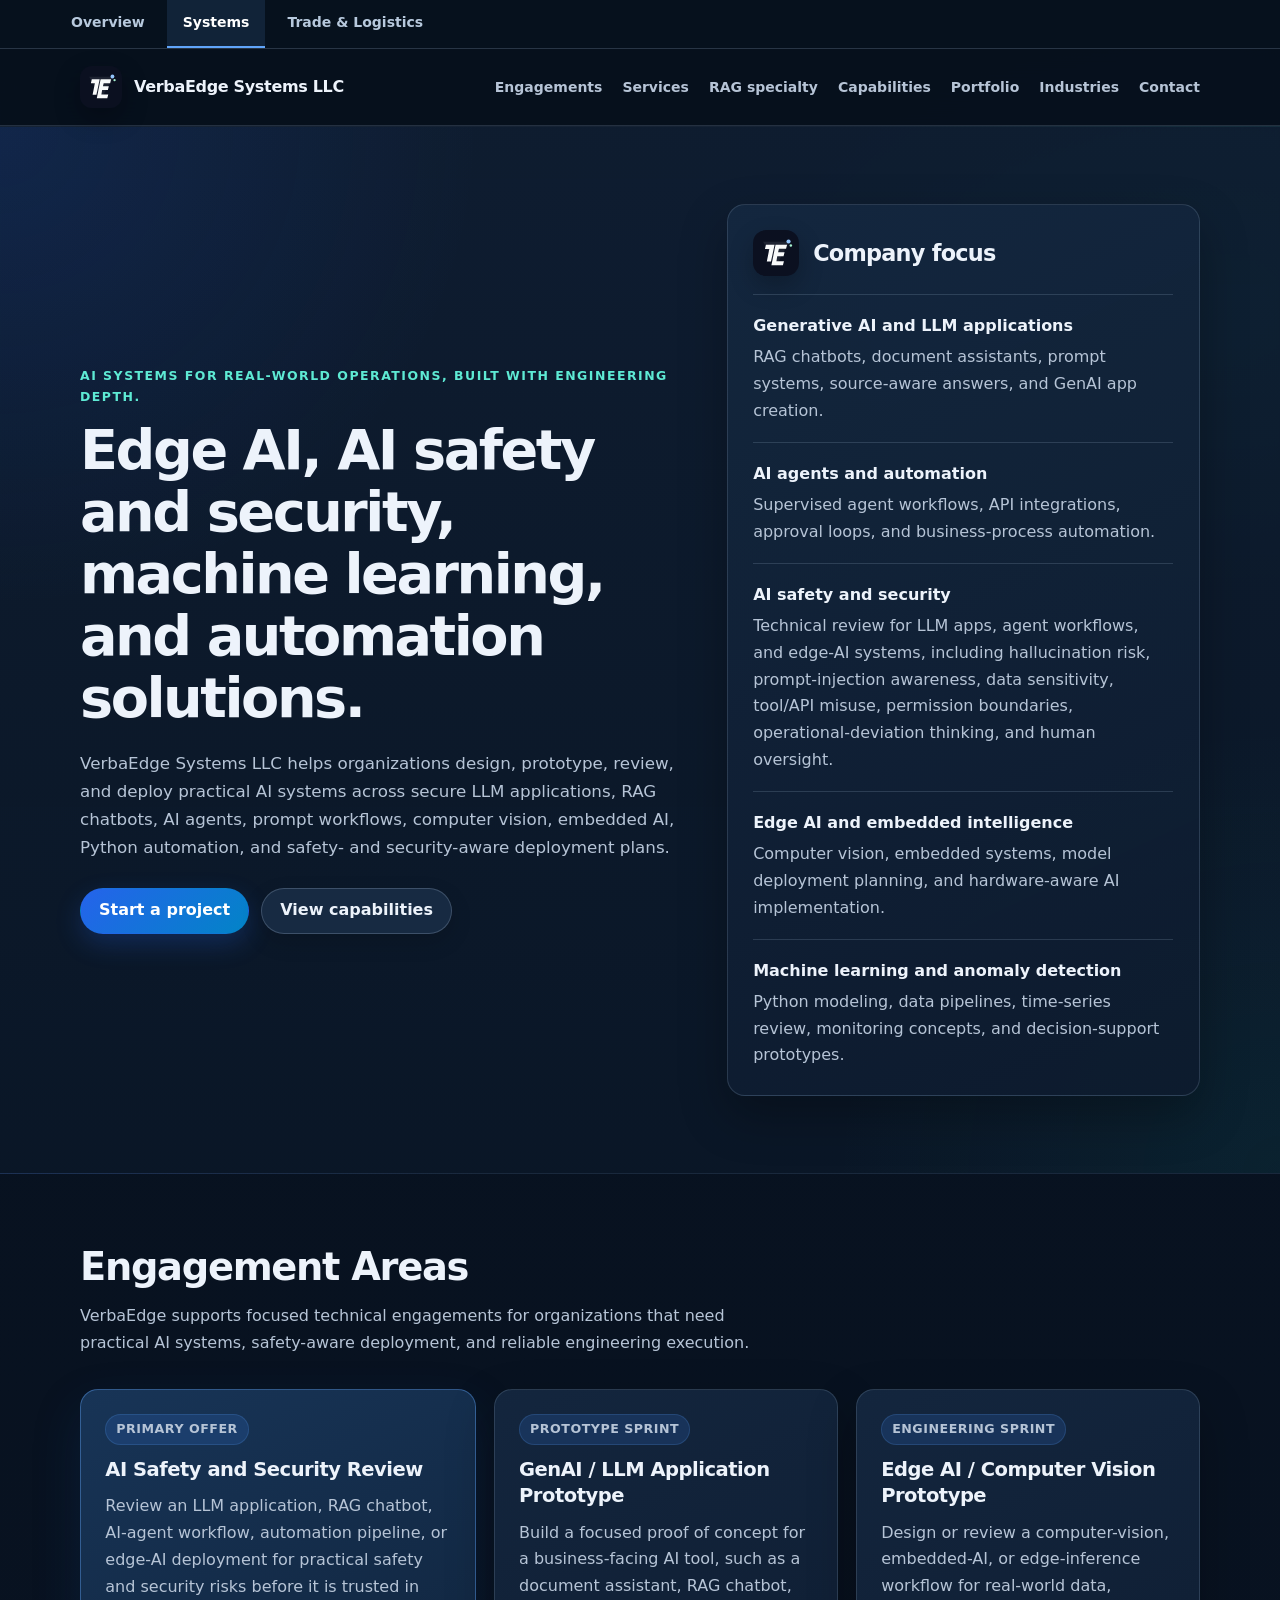
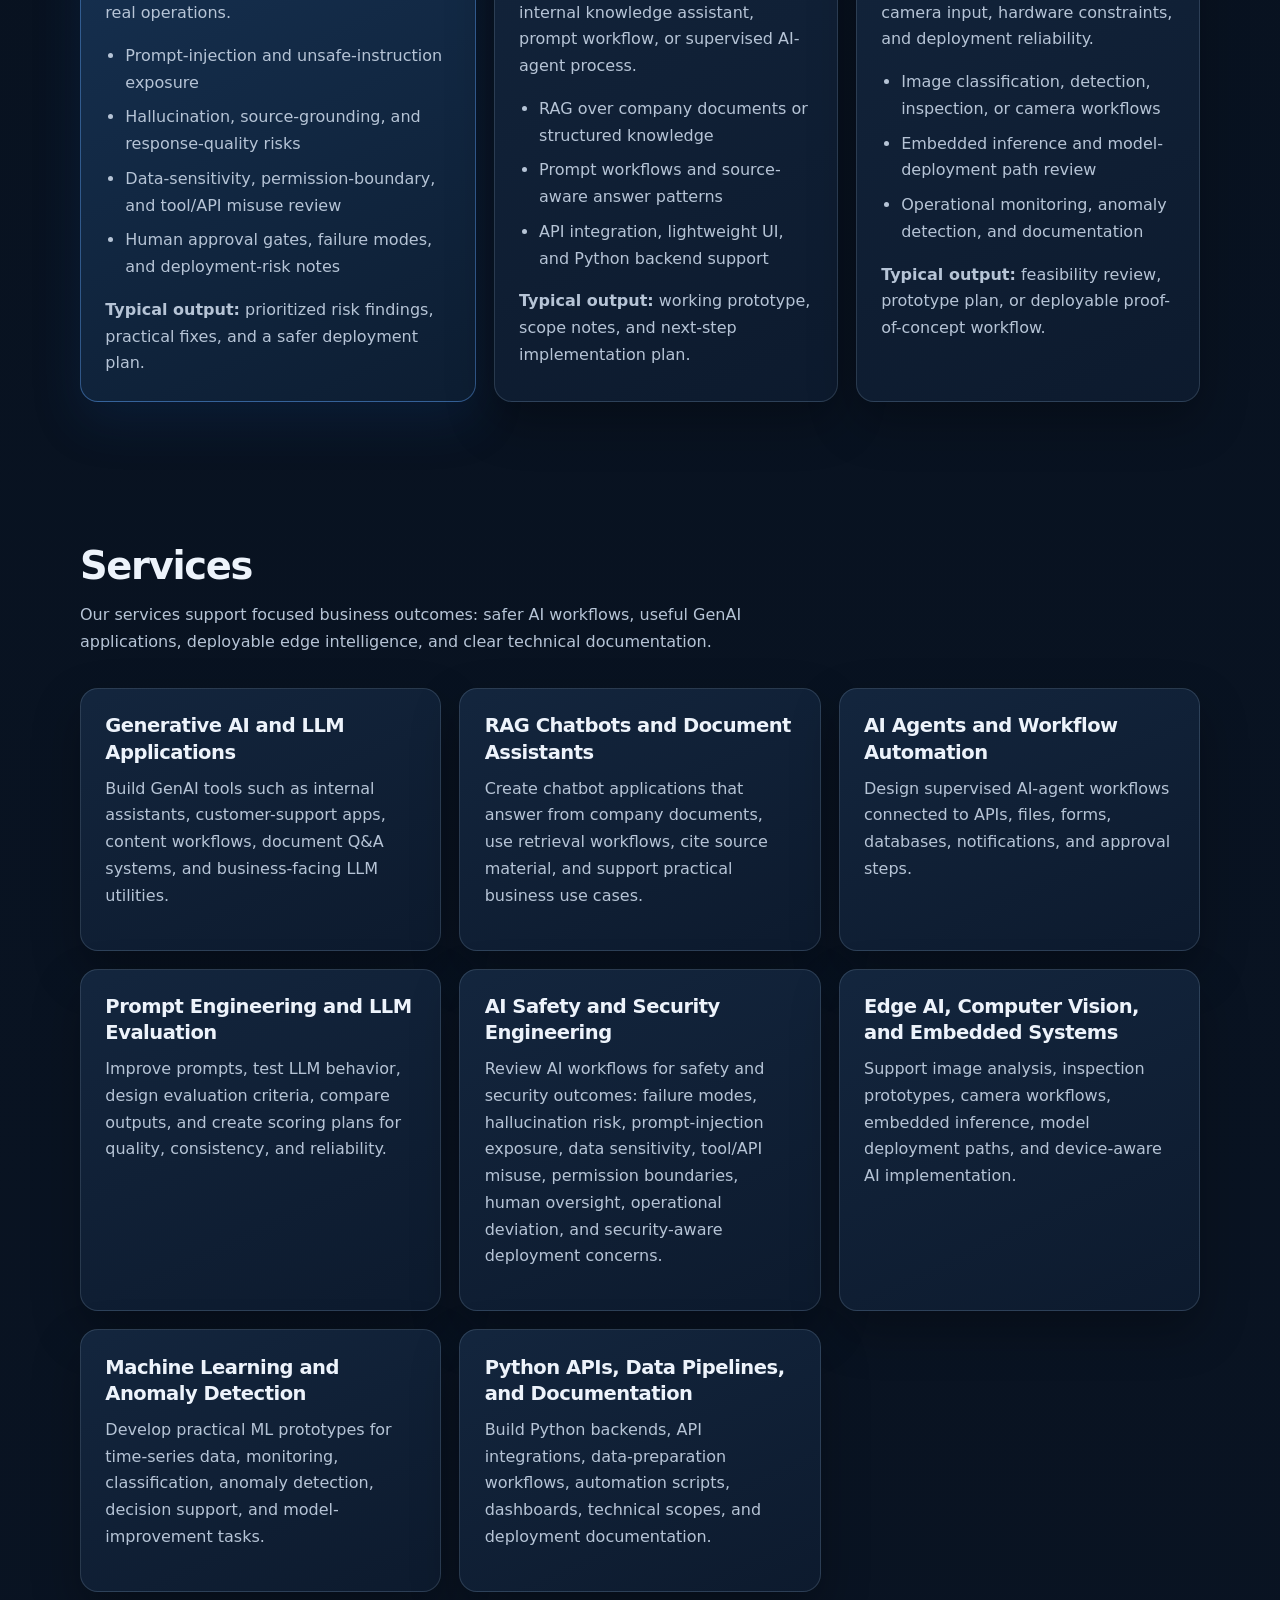
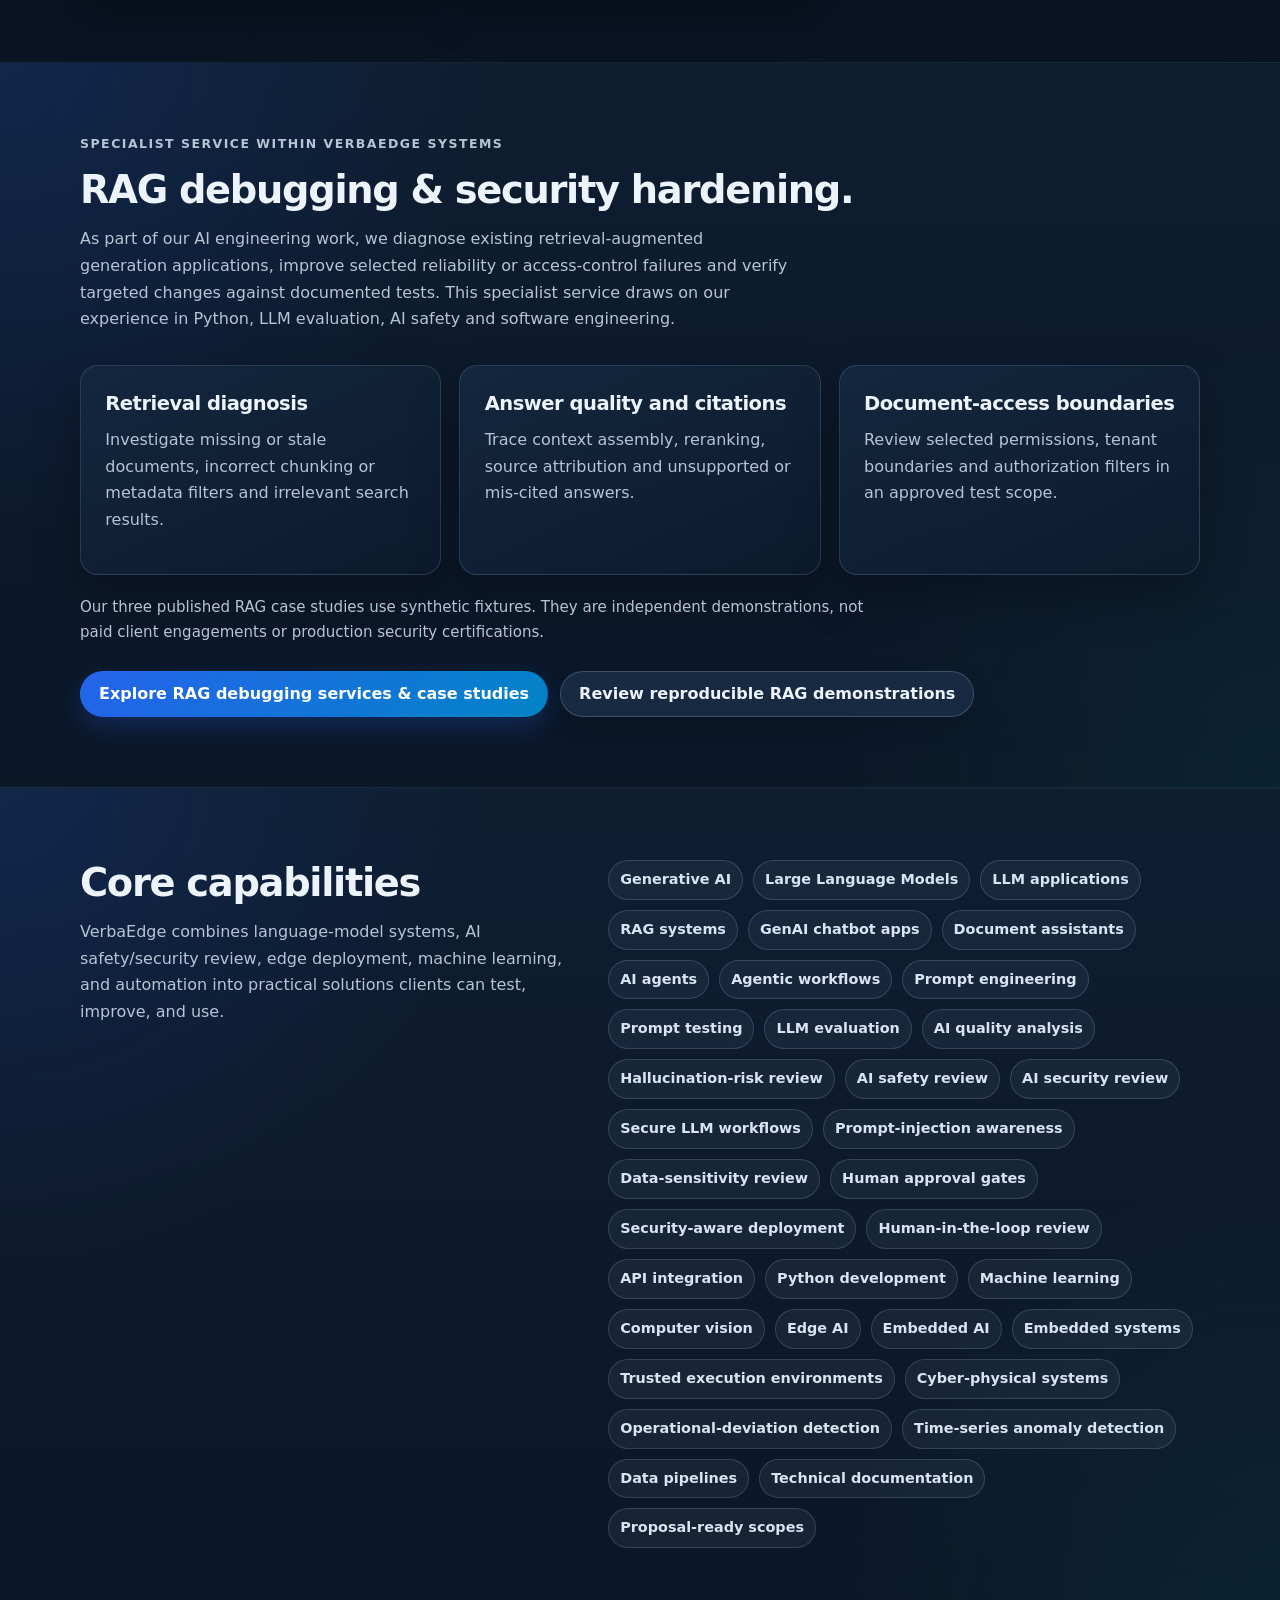
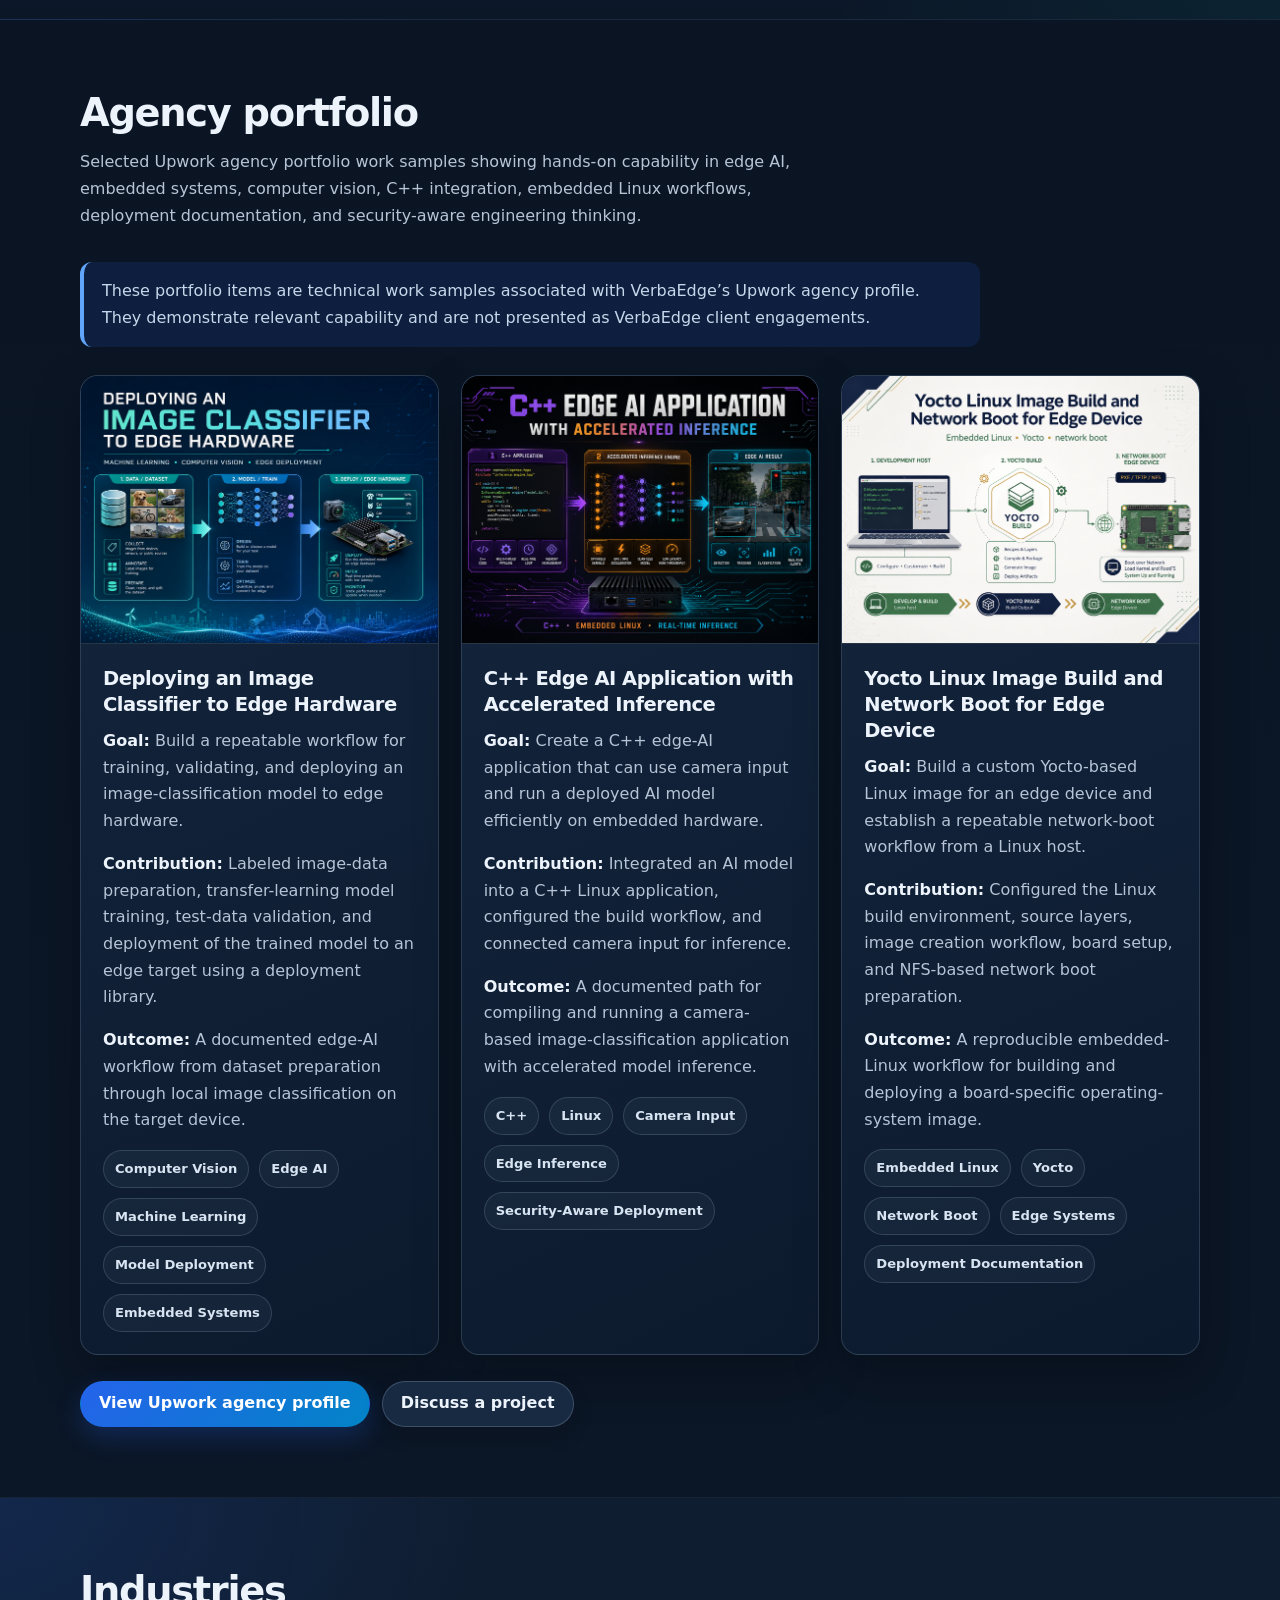
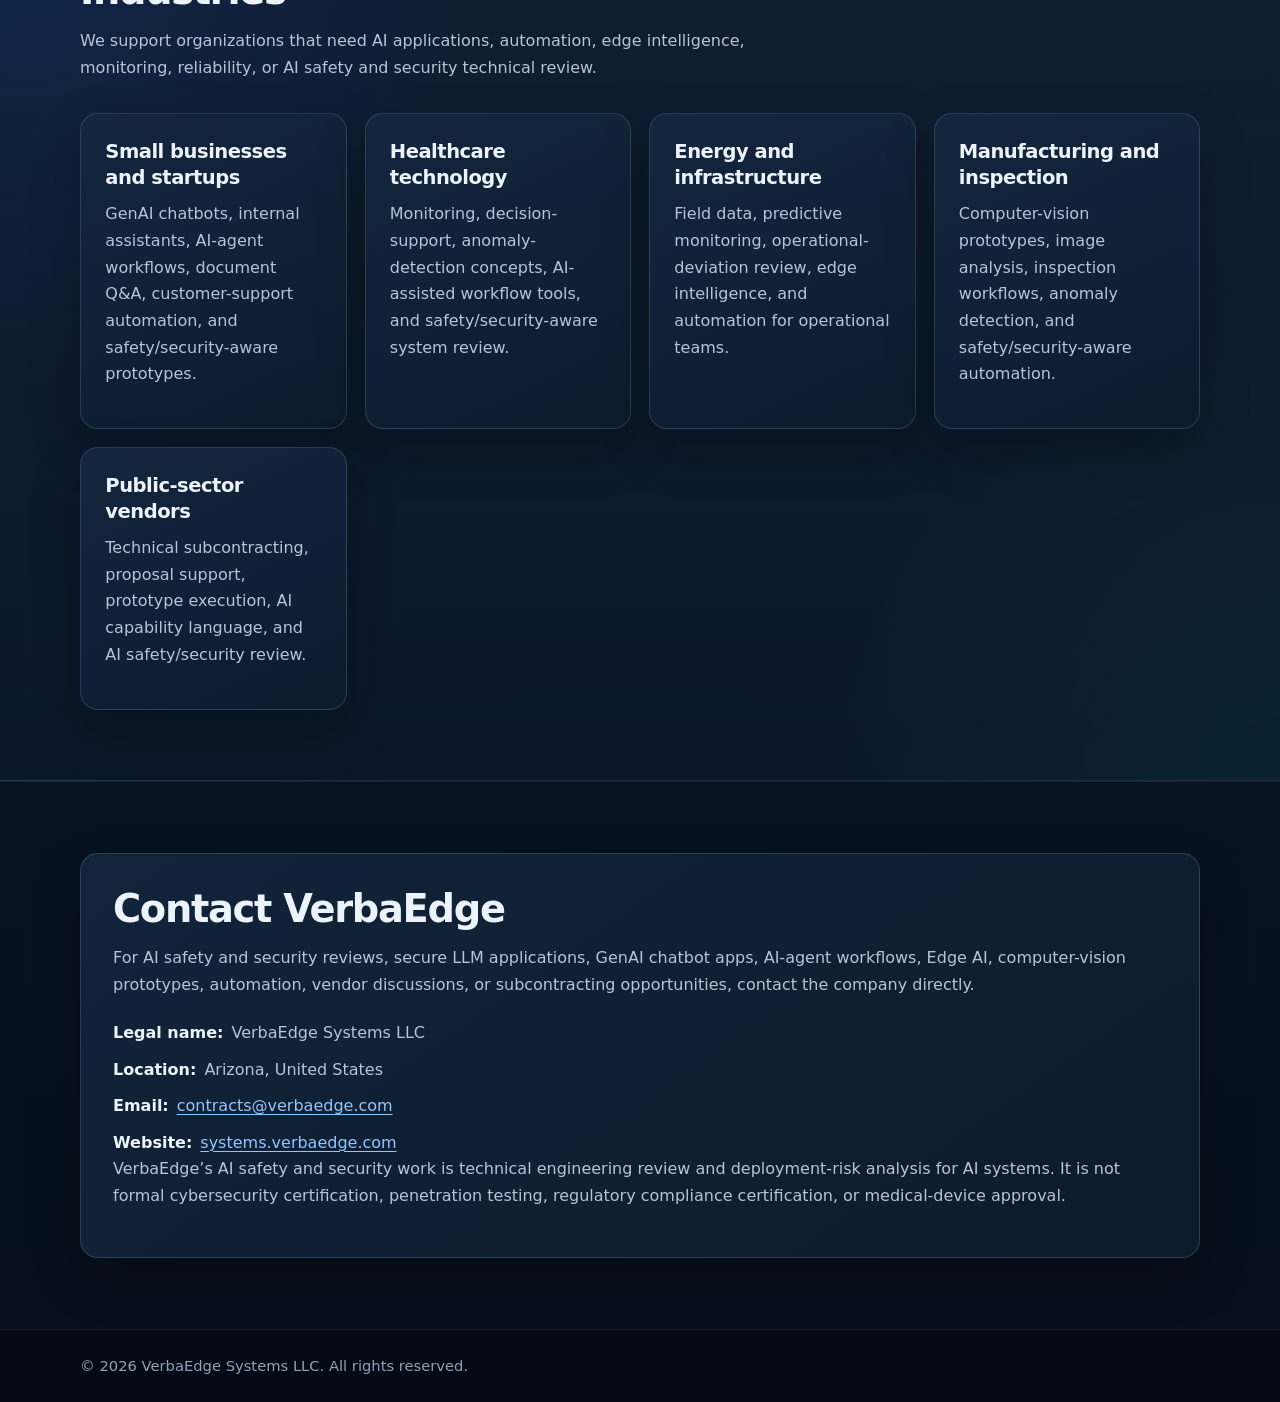
==== commit a62cb58b: "Refine RAG expansion copy for a customer-facing Systems homepage" ====
--- a/index.html
+++ b/index.html
@@ -186,7 +186,7 @@
     <div class="section-heading">
       <p class="eyebrow">Specialist service within VerbaEdge Systems</p>
       <h2>RAG debugging &amp; security hardening.</h2>
-      <p>As part of our AI engineering work, we diagnose existing retrieval-augmented generation applications, improve selected reliability or access-control failures and verify targeted changes against documented tests. This is a focused service—not a replacement for our broader engineering capabilities.</p>
+      <p>As part of our AI engineering work, we diagnose existing retrieval-augmented generation applications, improve selected reliability or access-control failures and verify targeted changes against documented tests. This specialist service draws on our experience in Python, LLM evaluation, AI safety and software engineering.</p>
     </div>
     <div class="card-grid services-grid">
       <article class="card"><h3>Retrieval diagnosis</h3><p>Investigate missing or stale documents, incorrect chunking or metadata filters and irrelevant search results.</p></article>
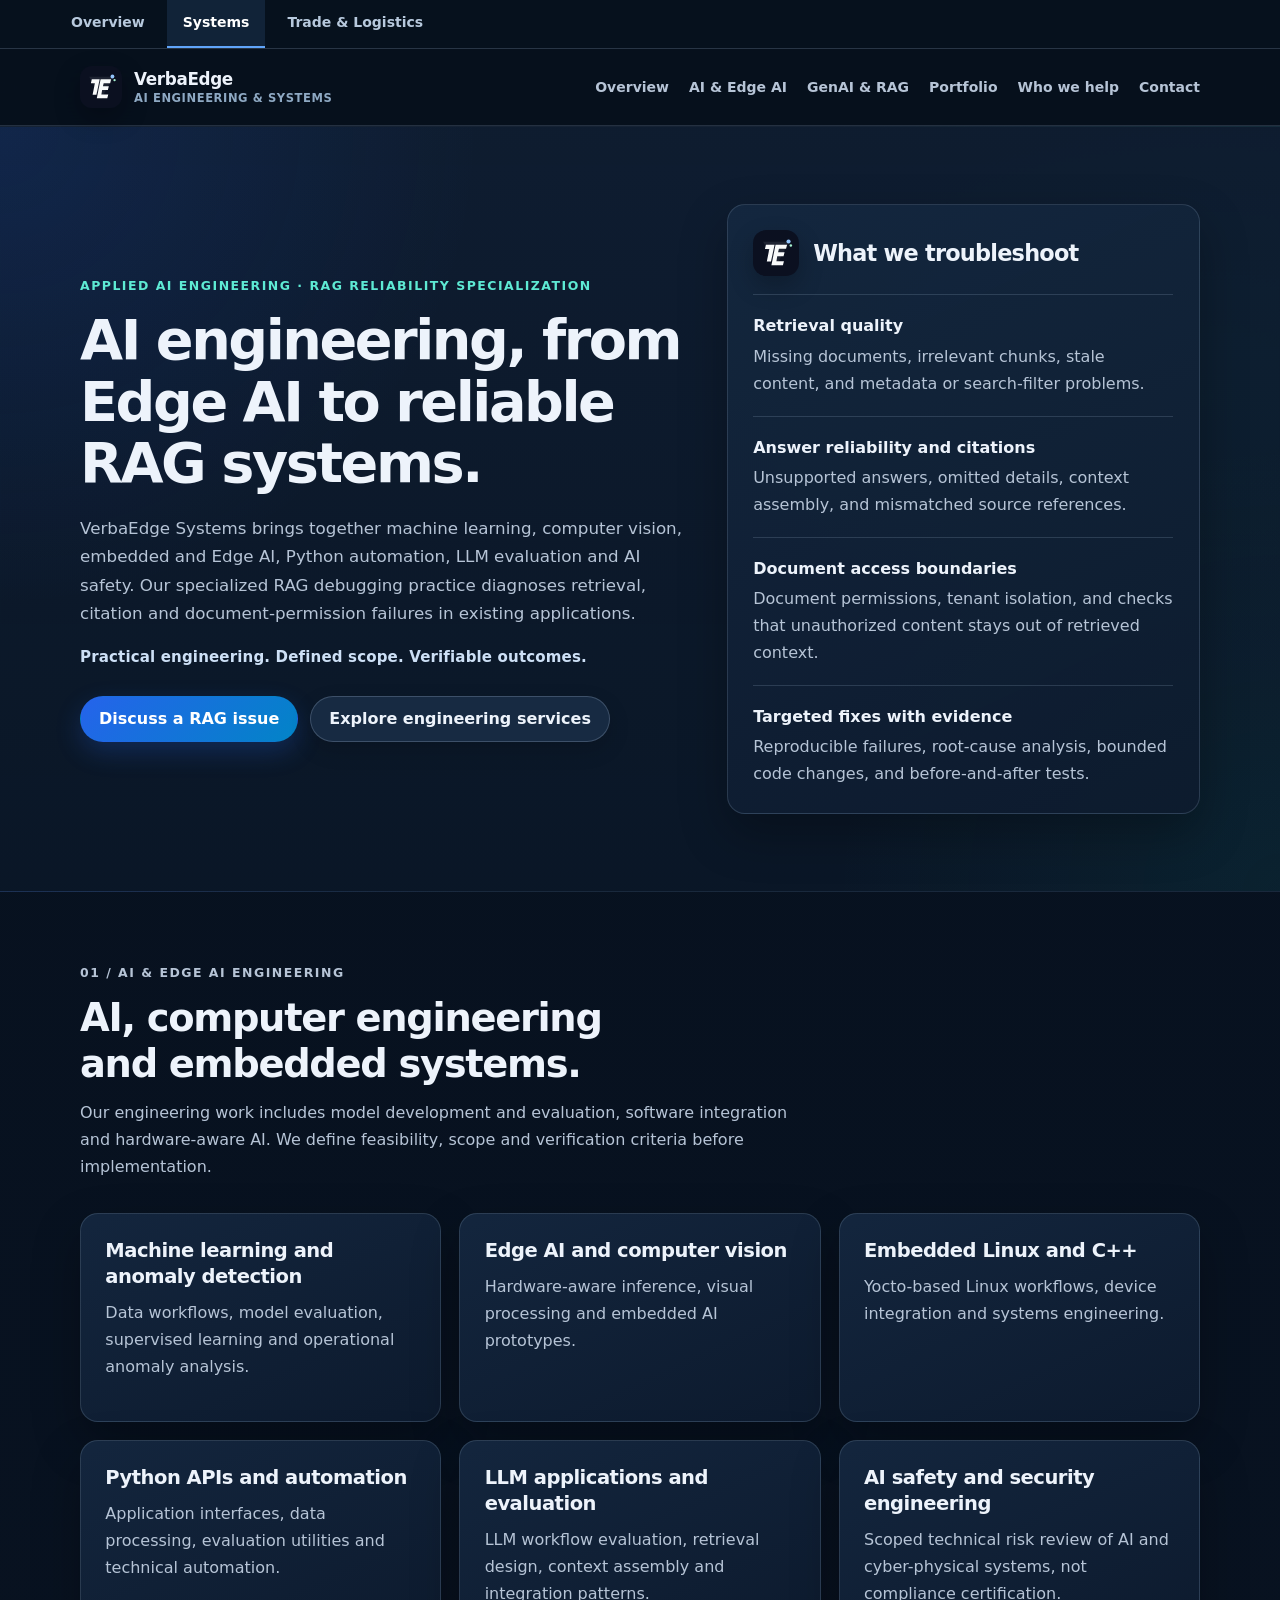
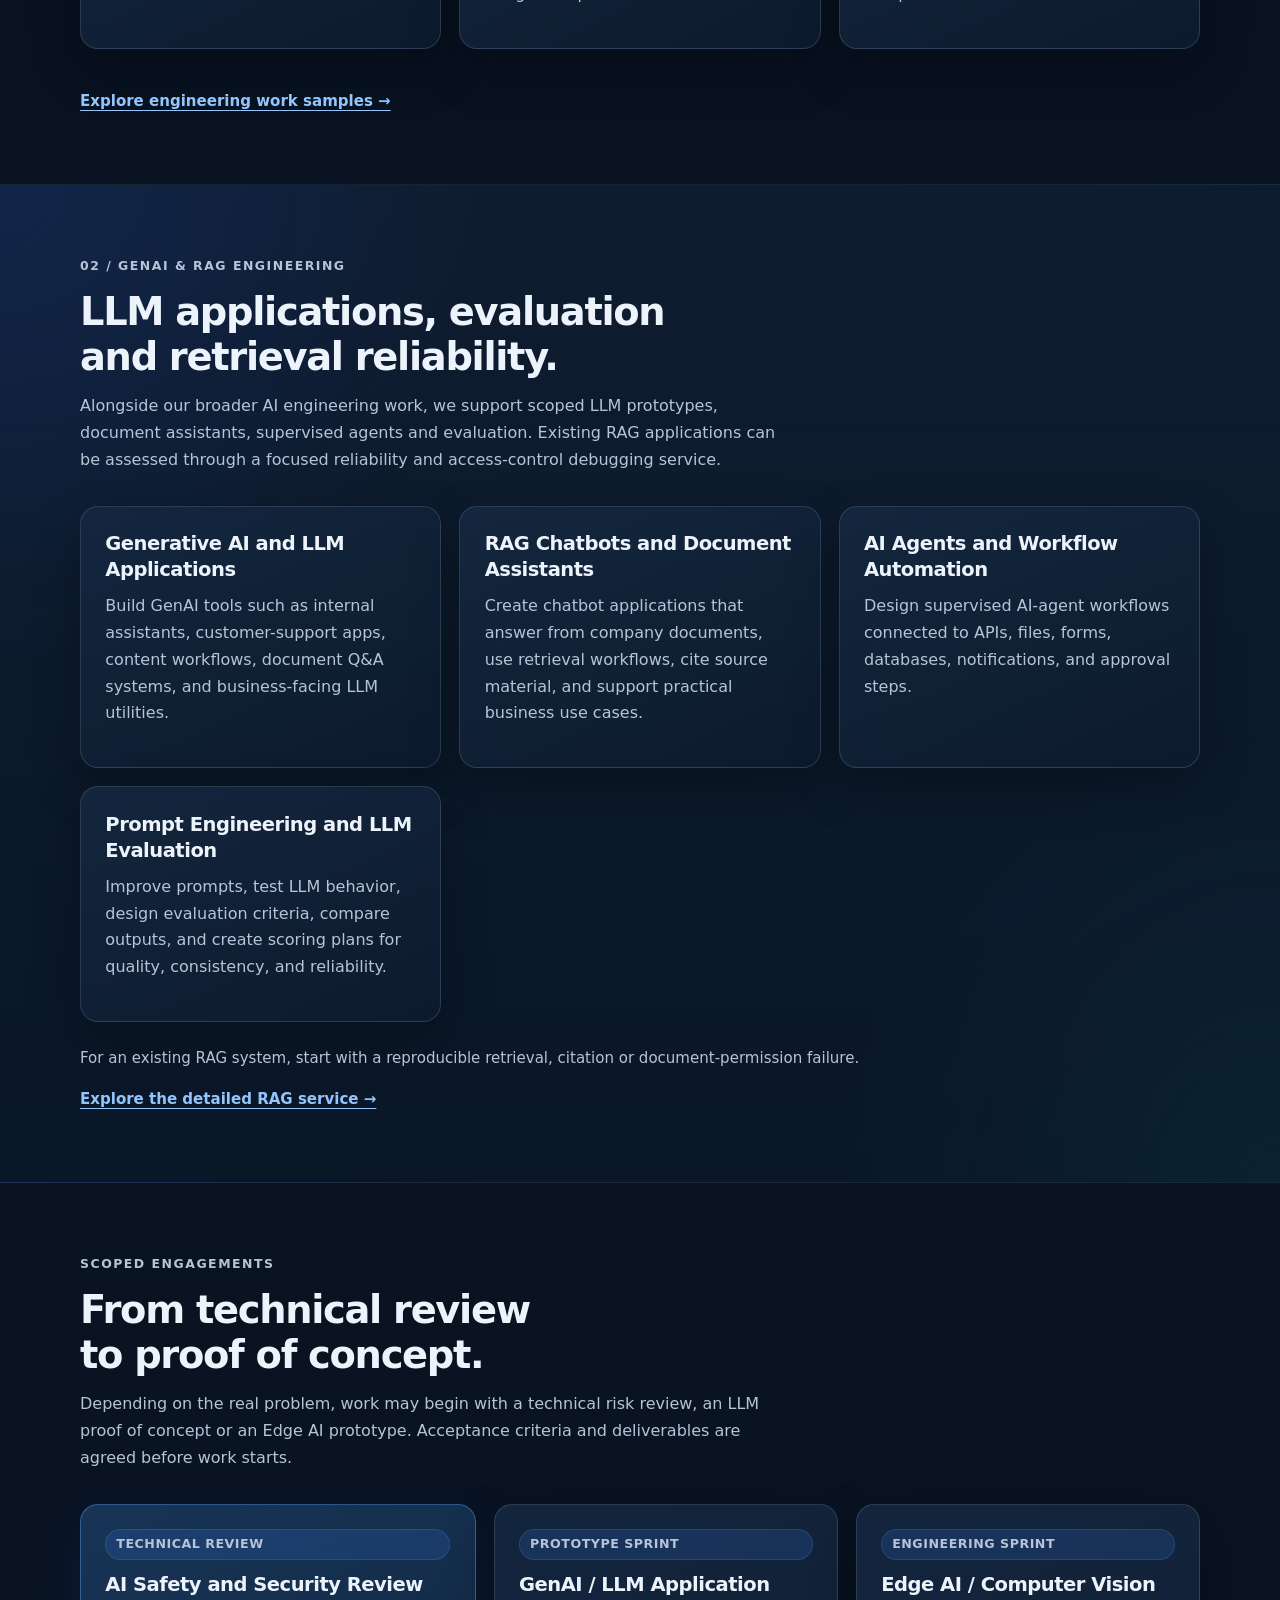
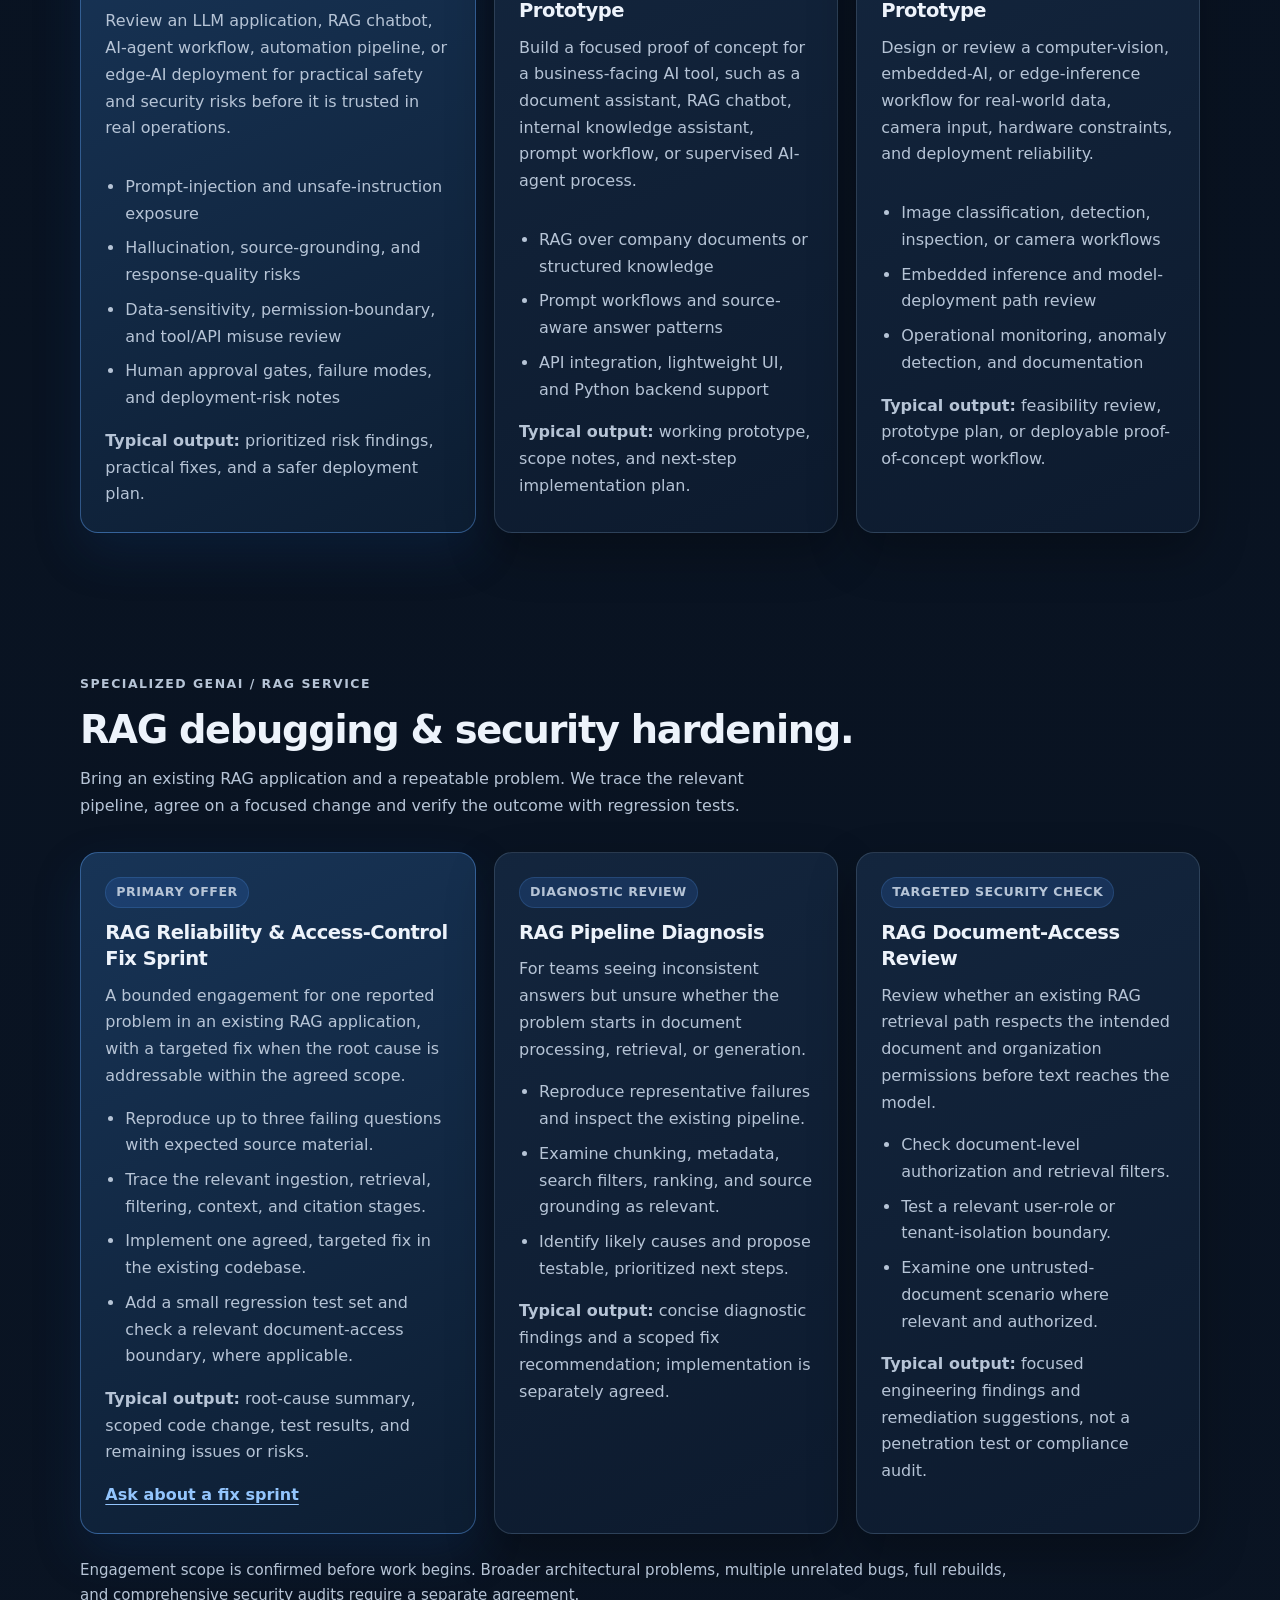
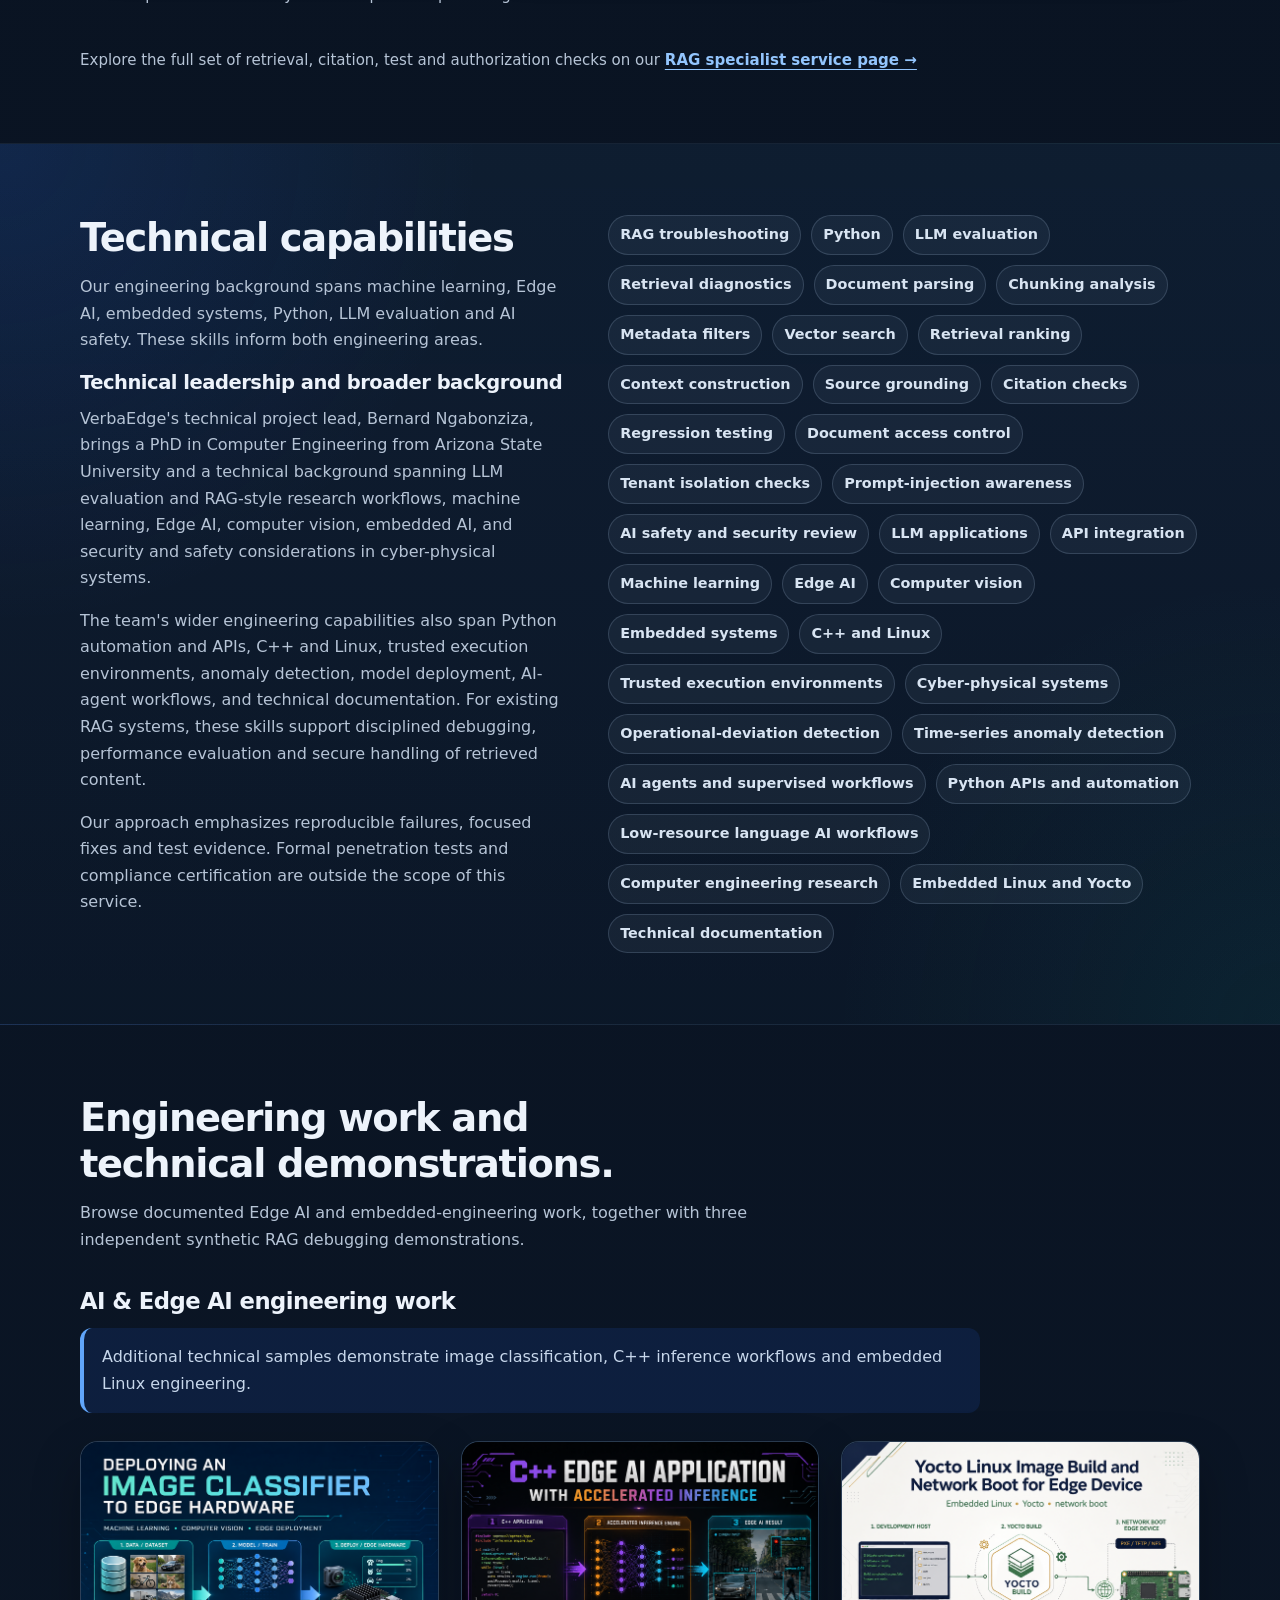
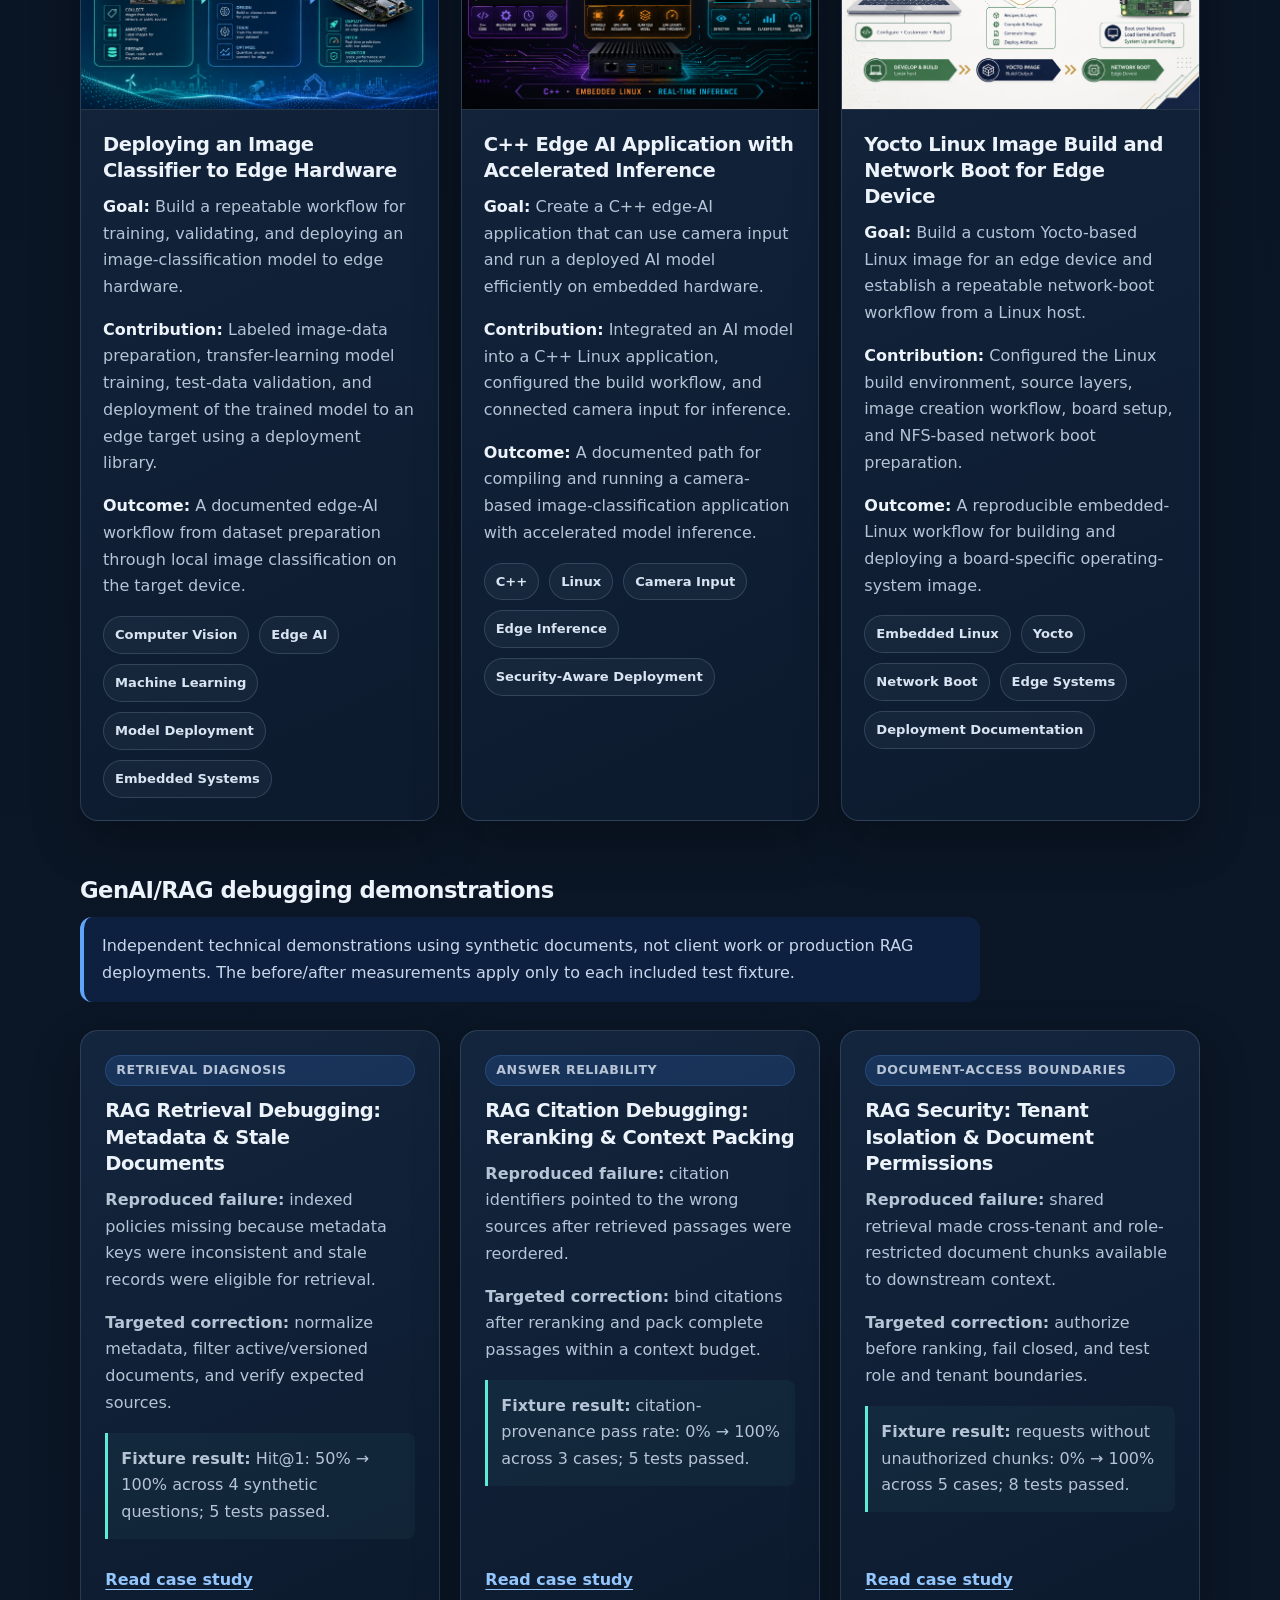
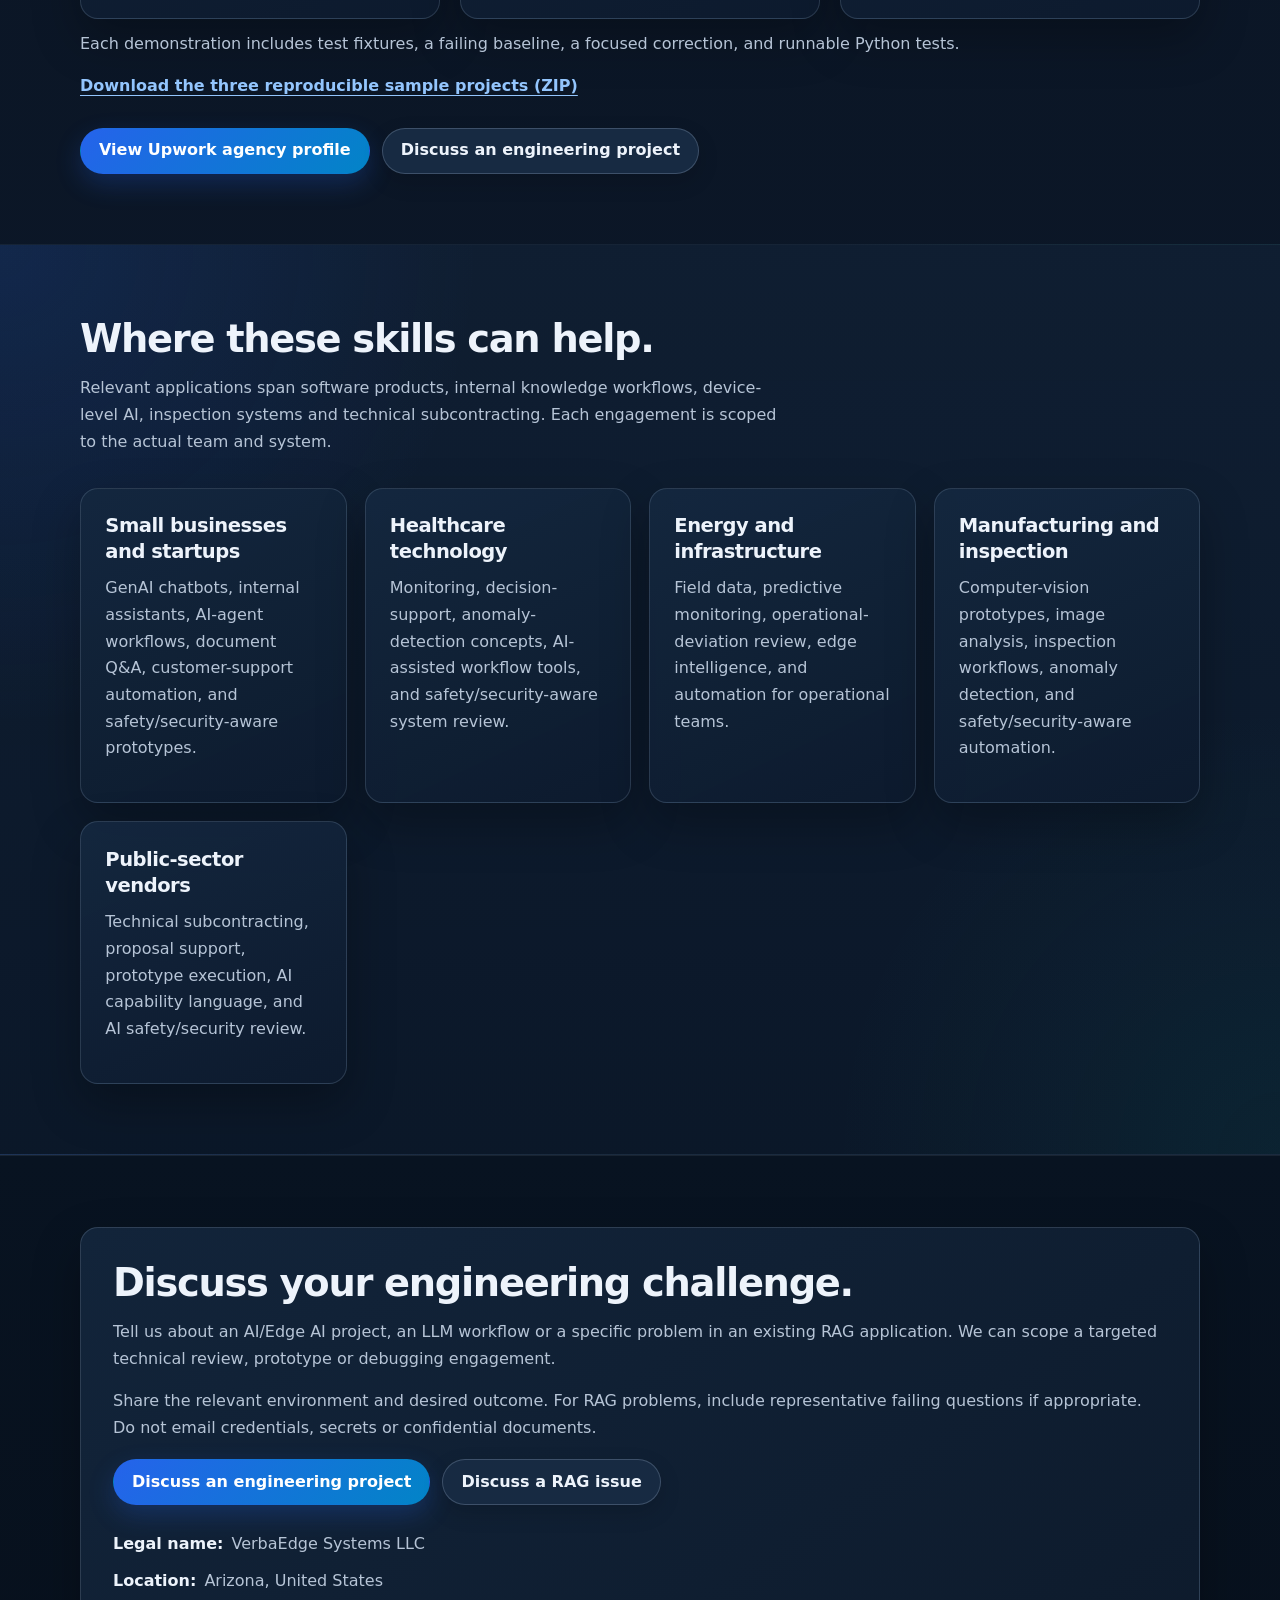
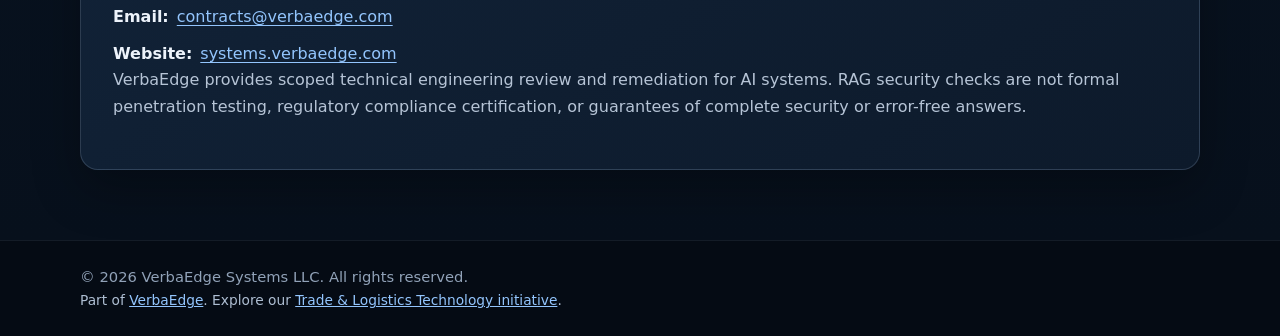
==== commit 7bd53edc: "Unify Systems AI/Edge AI and GenAI/RAG services with consistent branding" ====
--- a/index.html
+++ b/index.html
@@ -1,21 +1,22 @@
-<!doctype html>
+<!DOCTYPE html>
+
 <html lang="en">
 <head>
-  <meta charset="utf-8">
-  <meta name="viewport" content="width=device-width, initial-scale=1">
-  <title>VerbaEdge Systems | AI Engineering, Edge AI, LLMs &amp; Embedded Systems</title>
-  <meta name="description" content="AI engineering services across Edge AI, computer vision, embedded systems, machine learning, Python, LLM applications and RAG reliability. Explore real work samples and technical services.">
-  <meta name="robots" content="index, follow">
-  <meta property="og:title" content="VerbaEdge Systems | AI Engineering, Edge AI &amp; RAG Reliability">
-  <meta property="og:description" content="Explore VerbaEdge Systems engineering services, computer vision, embedded AI, Python, LLM evaluation, and specialized RAG debugging.">
-  <meta property="og:type" content="website">
-  <meta property="og:url" content="https://systems.verbaedge.com/">
-  <meta name="theme-color" content="#091321">
-  <link rel="icon" type="image/svg+xml" href="assets/brand/verbaedge-logo.svg">
-  <link rel="shortcut icon" href="favicon.svg" type="image/svg+xml">
-  <link rel="apple-touch-icon" href="assets/brand/verbaedge-logo-180.png">
-  <link rel="stylesheet" href="styles.css">
-  <script type="application/ld+json">
+<meta charset="utf-8"/>
+<meta content="width=device-width, initial-scale=1" name="viewport"/>
+<title>VerbaEdge Systems | AI Engineering, Edge AI &amp; RAG Reliability</title>
+<meta content="VerbaEdge Systems provides AI engineering in machine learning, computer vision, Edge AI and embedded systems, with specialized RAG debugging and document-access hardening." name="description"/>
+<meta content="index, follow" name="robots"/>
+<meta content="VerbaEdge Systems | AI Engineering, Edge AI &amp; RAG Reliability" property="og:title"/>
+<meta content="AI engineering across machine learning, computer vision, embedded and Edge AI, LLM evaluation and specialized RAG debugging." property="og:description"/>
+<meta content="website" property="og:type"/>
+<meta content="https://systems.verbaedge.com/" property="og:url"/>
+<meta content="#091321" name="theme-color"/>
+<link href="assets/brand/verbaedge-logo.svg" rel="icon" type="image/svg+xml"/>
+<link href="favicon.svg" rel="shortcut icon" type="image/svg+xml"/>
+<link href="assets/brand/verbaedge-logo-180.png" rel="apple-touch-icon"/>
+<link href="styles.css" rel="stylesheet"/>
+<script type="application/ld+json">
   {
     "@context": "https://schema.org",
     "@type": "Organization",
@@ -27,81 +28,85 @@
       "addressRegion": "AZ",
       "addressCountry": "US"
     },
-    "description": "VerbaEdge Systems LLC provides AI engineering services in machine learning, embedded AI, computer vision, LLM applications and specialized RAG diagnostics."
+    "description": "VerbaEdge Systems provides AI, Edge AI, embedded and Python engineering with a GenAI/RAG reliability specialization."
   }
   </script>
-  <link rel="canonical" href="https://systems.verbaedge.com/">
-</head>
+<link href="https://systems.verbaedge.com/" rel="canonical"/></head>
 <body><nav class="ve-network" aria-label="VerbaEdge websites"><div class="ve-network__inner"><a class="ve-network__link" href="https://verbaedge.com/">Overview</a><a class="ve-network__link" href="https://systems.verbaedge.com/" aria-current="page">Systems</a><a class="ve-network__link" href="https://logistics.verbaedge.com/">Trade &amp; Logistics</a></div></nav>
-  <header class="site-header">
-    <div class="container header-inner">
-      <a class="brand" href="/" aria-label="VerbaEdge Systems LLC home">
-        <img class="brand-logo" src="assets/brand/verbaedge-logo.svg" alt="" aria-hidden="true">
-        <span>VerbaEdge Systems LLC</span>
-      </a>
-      <nav class="nav-links" aria-label="Engineering navigation"><a href="#offers">Engagements</a> 
-        <a href="#services">Services</a>
-        <a href="rag/">RAG specialty</a>
-        <a href="#capabilities">Capabilities</a>
-        <a href="#portfolio">Portfolio</a>
-        <a href="#industries">Industries</a>
-        <a href="#contact">Contact</a>
-      </nav>
-    </div>
-  </header>
-
-  <main id="top">
-    <section class="hero section-light">
-      <div class="container hero-grid">
-        <div class="hero-copy">
-          <p class="eyebrow">AI systems for real-world operations, built with engineering depth.</p>
-          <h1>Edge AI, AI safety and security, machine learning, and automation solutions.</h1>
-          <p class="lede">VerbaEdge Systems LLC helps organizations design, prototype, review, and deploy practical AI systems across secure LLM applications, RAG chatbots, AI agents, prompt workflows, computer vision, embedded AI, Python automation, and safety- and security-aware deployment plans.</p>
-          <div class="button-row">
-            <a class="button primary" href="mailto:contracts@verbaedge.com?subject=Project%20Inquiry%20for%20VerbaEdge%20Systems%20LLC">Start a project</a>
-            <a class="button" href="#capabilities">View capabilities</a>
-          </div>
-        </div>
-        <aside class="focus-card" aria-label="Company focus">
-          <div class="focus-card-title">
-            <img class="focus-logo" src="assets/brand/verbaedge-logo.svg" alt="" aria-hidden="true">
-            <h2>Company focus</h2>
-          </div>
-          <div class="focus-list">
-            <div>
-              <strong>Generative AI and LLM applications</strong>
-              <span>RAG chatbots, document assistants, prompt systems, source-aware answers, and GenAI app creation.</span>
-            </div>
-            <div>
-              <strong>AI agents and automation</strong>
-              <span>Supervised agent workflows, API integrations, approval loops, and business-process automation.</span>
-            </div>
-            <div>
-              <strong>AI safety and security</strong>
-              <span>Technical review for LLM apps, agent workflows, and edge-AI systems, including hallucination risk, prompt-injection awareness, data sensitivity, tool/API misuse, permission boundaries, operational-deviation thinking, and human oversight.</span>
-            </div>
-            <div>
-              <strong>Edge AI and embedded intelligence</strong>
-              <span>Computer vision, embedded systems, model deployment planning, and hardware-aware AI implementation.</span>
-            </div>
-            <div>
-              <strong>Machine learning and anomaly detection</strong>
-              <span>Python modeling, data pipelines, time-series review, monitoring concepts, and decision-support prototypes.</span>
-            </div>
-          </div>
-        </aside>
-      </div>
-    </section>
-
-    <section class="section" id="offers">
-      <div class="container">
-        <div class="section-heading">
-          <h2>Engagement Areas</h2>
-          <p>VerbaEdge supports focused technical engagements for organizations that need practical AI systems, safety-aware deployment, and reliable engineering execution.</p>
-        </div>
-        <div class="offer-grid">
-          <article class="card offer-card featured-offer">
-            <p class="offer-label">Primary offer</p>
+<header class="site-header">
+<div class="container header-inner">
+<a aria-label="VerbaEdge company overview" class="brand" href="https://verbaedge.com/">
+<img alt="" aria-hidden="true" class="brand-logo" src="assets/brand/verbaedge-logo.svg"/>
+<span>VerbaEdge<small>AI ENGINEERING &amp; SYSTEMS</small></span>
+</a>
+<nav aria-label="Systems page navigation" class="nav-links"><a href="#top">Overview</a><a href="#engineering">AI &amp; Edge AI</a><a href="#genai">GenAI &amp; RAG</a><a href="#portfolio">Portfolio</a><a href="#industries">Who we help</a><a href="#contact">Contact</a></nav>
+</div>
+</header>
+<main id="top">
+<section class="hero section-light">
+<div class="container hero-grid">
+<div class="hero-copy">
+<p class="eyebrow">Applied AI engineering · RAG reliability specialization</p>
+<h1>AI engineering, from Edge AI to reliable RAG systems.</h1>
+<p class="lede">VerbaEdge Systems brings together machine learning, computer vision, embedded and Edge AI, Python automation, LLM evaluation and AI safety. Our specialized RAG debugging practice diagnoses retrieval, citation and document-permission failures in existing applications.</p>
+<p class="hero-promise">Practical engineering. Defined scope. Verifiable outcomes.</p>
+<div class="button-row">
+<a class="button primary" href="mailto:contracts@verbaedge.com?subject=RAG%20Debugging%20Inquiry">Discuss a RAG issue</a>
+<a class="button" href="#engineering">Explore engineering services</a>
+</div>
+</div>
+<aside aria-label="RAG troubleshooting focus" class="focus-card">
+<div class="focus-card-title">
+<img alt="" aria-hidden="true" class="focus-logo" src="assets/brand/verbaedge-logo.svg"/>
+<h2>What we troubleshoot</h2>
+</div>
+<div class="focus-list">
+<div>
+<strong>Retrieval quality</strong>
+<span>Missing documents, irrelevant chunks, stale content, and metadata or search-filter problems.</span>
+</div>
+<div>
+<strong>Answer reliability and citations</strong>
+<span>Unsupported answers, omitted details, context assembly, and mismatched source references.</span>
+</div>
+<div>
+<strong>Document access boundaries</strong>
+<span>Document permissions, tenant isolation, and checks that unauthorized content stays out of retrieved context.</span>
+</div>
+<div>
+<strong>Targeted fixes with evidence</strong>
+<span>Reproducible failures, root-cause analysis, bounded code changes, and before-and-after tests.</span>
+</div>
+</div>
+</aside>
+</div>
+</section>
+<section class="section" id="engineering"><div class="container" id="services"><div class="section-heading"><p class="eyebrow">01 / AI &amp; Edge AI engineering</p><h2>AI, computer engineering and embedded systems.</h2><p>Our engineering work includes model development and evaluation, software integration and hardware-aware AI. We define feasibility, scope and verification criteria before implementation.</p></div><div class="card-grid services-grid">
+<article class="card"><h3>Machine learning and anomaly detection</h3><p>Data workflows, model evaluation, supervised learning and operational anomaly analysis.</p></article>
+<article class="card"><h3>Edge AI and computer vision</h3><p>Hardware-aware inference, visual processing and embedded AI prototypes.</p></article>
+<article class="card"><h3>Embedded Linux and C++</h3><p>Yocto-based Linux workflows, device integration and systems engineering.</p></article>
+<article class="card"><h3>Python APIs and automation</h3><p>Application interfaces, data processing, evaluation utilities and technical automation.</p></article>
+<article class="card"><h3>LLM applications and evaluation</h3><p>LLM workflow evaluation, retrieval design, context assembly and integration patterns.</p></article>
+<article class="card"><h3>AI safety and security engineering</h3><p>Scoped technical risk review of AI and cyber-physical systems, not compliance certification.</p></article>
+</div><p class="scope-note"><a class="text-link" href="#portfolio">Explore engineering work samples →</a></p></div></section>
+<section class="section section-light" id="genai"><div class="container"><div class="section-heading"><p class="eyebrow">02 / GenAI &amp; RAG engineering</p><h2>LLM applications, evaluation and retrieval reliability.</h2><p>Alongside our broader AI engineering work, we support scoped LLM prototypes, document assistants, supervised agents and evaluation. Existing RAG applications can be assessed through a focused reliability and access-control debugging service.</p></div><div class="card-grid services-grid"><article class="card">
+            <h3>Generative AI and LLM Applications</h3>
+            <p>Build GenAI tools such as internal assistants, customer-support apps, content workflows, document Q&A systems, and business-facing LLM utilities.</p>
+          </article>
+<article class="card">
+            <h3>RAG Chatbots and Document Assistants</h3>
+            <p>Create chatbot applications that answer from company documents, use retrieval workflows, cite source material, and support practical business use cases.</p>
+          </article>
+<article class="card">
+            <h3>AI Agents and Workflow Automation</h3>
+            <p>Design supervised AI-agent workflows connected to APIs, files, forms, databases, notifications, and approval steps.</p>
+          </article>
+<article class="card">
+            <h3>Prompt Engineering and LLM Evaluation</h3>
+            <p>Improve prompts, test LLM behavior, design evaluation criteria, compare outputs, and create scoring plans for quality, consistency, and reliability.</p>
+          </article></div><p class="scope-note">For an existing RAG system, start with a reproducible retrieval, citation or document-permission failure. <a class="text-link" href="rag/">Explore the detailed RAG service →</a></p></div></section>
+<section class="section" id="engagements"><div class="container"><div class="section-heading"><p class="eyebrow">Scoped engagements</p><h2>From technical review to proof of concept.</h2><p>Depending on the real problem, work may begin with a technical risk review, an LLM proof of concept or an Edge AI prototype. Acceptance criteria and deliverables are agreed before work starts.</p></div><div class="offer-grid"><article class="card offer-card featured-offer">
+            <p class="offer-label">Technical review</p>
             <h3>AI Safety and Security Review</h3>
             <p>Review an LLM application, RAG chatbot, AI-agent workflow, automation pipeline, or edge-AI deployment for practical safety and security risks before it is trusted in real operations.</p>
             <ul>
@@ -112,7 +117,7 @@
             </ul>
             <p class="deliverable"><strong>Typical output:</strong> prioritized risk findings, practical fixes, and a safer deployment plan.</p>
           </article>
-          <article class="card offer-card">
+<article class="card offer-card">
             <p class="offer-label">Prototype sprint</p>
             <h3>GenAI / LLM Application Prototype</h3>
             <p>Build a focused proof of concept for a business-facing AI tool, such as a document assistant, RAG chatbot, internal knowledge assistant, prompt workflow, or supervised AI-agent process.</p>
@@ -123,7 +128,7 @@
             </ul>
             <p class="deliverable"><strong>Typical output:</strong> working prototype, scope notes, and next-step implementation plan.</p>
           </article>
-          <article class="card offer-card">
+<article class="card offer-card">
             <p class="offer-label">Engineering sprint</p>
             <h3>Edge AI / Computer Vision Prototype</h3>
             <p>Design or review a computer-vision, embedded-AI, or edge-inference workflow for real-world data, camera input, hardware constraints, and deployment reliability.</p>
@@ -133,193 +138,199 @@
               <li>Operational monitoring, anomaly detection, and documentation</li>
             </ul>
             <p class="deliverable"><strong>Typical output:</strong> feasibility review, prototype plan, or deployable proof-of-concept workflow.</p>
-          </article>
-        </div>
-      </div>
-    </section>
-
-    <section class="section" id="services">
+          </article></div></div></section>
+<section class="section" id="offers">
+<div class="container">
+<div class="section-heading" id="rag">
+<p class="eyebrow">Specialized GenAI / RAG service</p><h2>RAG debugging &amp; security hardening.</h2>
+<p>Bring an existing RAG application and a repeatable problem. We trace the relevant pipeline, agree on a focused change and verify the outcome with regression tests.</p>
+</div>
+<div class="offer-grid">
+<article class="card offer-card featured-offer">
+<p class="offer-label">Primary offer</p>
+<h3>RAG Reliability &amp; Access-Control Fix Sprint</h3>
+<p>A bounded engagement for one reported problem in an existing RAG application, with a targeted fix when the root cause is addressable within the agreed scope.</p>
+<ul>
+<li>Reproduce up to three failing questions with expected source material.</li>
+<li>Trace the relevant ingestion, retrieval, filtering, context, and citation stages.</li>
+<li>Implement one agreed, targeted fix in the existing codebase.</li>
+<li>Add a small regression test set and check a relevant document-access boundary, where applicable.</li>
+</ul>
+<p class="deliverable"><strong>Typical output:</strong> root-cause summary, scoped code change, test results, and remaining issues or risks.</p>
+<a class="text-link" href="mailto:contracts@verbaedge.com?subject=RAG%20Fix%20Sprint%20Inquiry">Ask about a fix sprint</a>
+</article>
+<article class="card offer-card">
+<p class="offer-label">Diagnostic review</p>
+<h3>RAG Pipeline Diagnosis</h3>
+<p>For teams seeing inconsistent answers but unsure whether the problem starts in document processing, retrieval, or generation.</p>
+<ul>
+<li>Reproduce representative failures and inspect the existing pipeline.</li>
+<li>Examine chunking, metadata, search filters, ranking, and source grounding as relevant.</li>
+<li>Identify likely causes and propose testable, prioritized next steps.</li>
+</ul>
+<p class="deliverable"><strong>Typical output:</strong> concise diagnostic findings and a scoped fix recommendation; implementation is separately agreed.</p>
+</article>
+<article class="card offer-card">
+<p class="offer-label">Targeted security check</p>
+<h3>RAG Document-Access Review</h3>
+<p>Review whether an existing RAG retrieval path respects the intended document and organization permissions before text reaches the model.</p>
+<ul>
+<li>Check document-level authorization and retrieval filters.</li>
+<li>Test a relevant user-role or tenant-isolation boundary.</li>
+<li>Examine one untrusted-document scenario where relevant and authorized.</li>
+</ul>
+<p class="deliverable"><strong>Typical output:</strong> focused engineering findings and remediation suggestions, not a penetration test or compliance audit.</p>
+</article>
+</div>
+<p class="scope-note">Engagement scope is confirmed before work begins. Broader architectural problems, multiple unrelated bugs, full rebuilds, and comprehensive security audits require a separate agreement.</p>
+<p class="scope-note">Explore the full set of retrieval, citation, test and authorization checks on our <a href="rag/" class="text-link">RAG specialist service page →</a></p></div>
+</section>
+<section class="section section-light" id="capabilities">
+<div class="container split">
+<div>
+<h2>Technical capabilities</h2>
+<p>Our engineering background spans machine learning, Edge AI, embedded systems, Python, LLM evaluation and AI safety. These skills inform both engineering areas.</p>
+<h3>Technical leadership and broader background</h3>
+<p>VerbaEdge's technical project lead, Bernard Ngabonziza, brings a PhD in Computer Engineering from Arizona State University and a technical background spanning LLM evaluation and RAG-style research workflows, machine learning, Edge AI, computer vision, embedded AI, and security and safety considerations in cyber-physical systems.</p>
+<p>The team's wider engineering capabilities also span Python automation and APIs, C++ and Linux, trusted execution environments, anomaly detection, model deployment, AI-agent workflows, and technical documentation. For existing RAG systems, these skills support disciplined debugging, performance evaluation and secure handling of retrieved content.</p>
+<p class="small">Our approach emphasizes reproducible failures, focused fixes and test evidence. Formal penetration tests and compliance certification are outside the scope of this service.</p>
+</div>
+<div aria-label="Technical capability list" class="capability-tags">
+<span>RAG troubleshooting</span>
+<span>Python</span>
+<span>LLM evaluation</span>
+<span>Retrieval diagnostics</span>
+<span>Document parsing</span>
+<span>Chunking analysis</span>
+<span>Metadata filters</span>
+<span>Vector search</span>
+<span>Retrieval ranking</span>
+<span>Context construction</span>
+<span>Source grounding</span>
+<span>Citation checks</span>
+<span>Regression testing</span>
+<span>Document access control</span>
+<span>Tenant isolation checks</span>
+<span>Prompt-injection awareness</span>
+<span>AI safety and security review</span>
+<span>LLM applications</span>
+<span>API integration</span>
+<span>Machine learning</span>
+<span>Edge AI</span>
+<span>Computer vision</span>
+<span>Embedded systems</span>
+<span>C++ and Linux</span>
+<span>Trusted execution environments</span>
+<span>Cyber-physical systems</span>
+<span>Operational-deviation detection</span>
+<span>Time-series anomaly detection</span>
+<span>AI agents and supervised workflows</span>
+<span>Python APIs and automation</span>
+<span>Low-resource language AI workflows</span>
+<span>Computer engineering research</span>
+<span>Embedded Linux and Yocto</span>
+<span>Technical documentation</span>
+</div>
+</div>
+</section>
+<section class="section" id="portfolio">
+<div class="container">
+<div class="section-heading">
+<h2>Engineering work and technical demonstrations.</h2>
+<p>Browse documented Edge AI and embedded-engineering work, together with three independent synthetic RAG debugging demonstrations.</p>
+</div>
+<h3 class="portfolio-subtitle original-samples">AI &amp; Edge AI engineering work</h3>
+<p class="note">Additional technical samples demonstrate image classification, C++ inference workflows and embedded Linux engineering.</p>
+<div class="portfolio-grid">
+<article class="portfolio-card">
+<img alt="Upwork portfolio cover for deploying an image classifier to edge hardware" src="assets/portfolio/upwork-portfolio-image-classifier-edge-hardware.png"/>
+<div class="portfolio-body">
+<h3>Deploying an Image Classifier to Edge Hardware</h3>
+<p><strong>Goal:</strong> Build a repeatable workflow for training, validating, and deploying an image-classification model to edge hardware.</p>
+<p><strong>Contribution:</strong> Labeled image-data preparation, transfer-learning model training, test-data validation, and deployment of the trained model to an edge target using a deployment library.</p>
+<p><strong>Outcome:</strong> A documented edge-AI workflow from dataset preparation through local image classification on the target device.</p>
+<div class="tag-row">
+<span>Computer Vision</span>
+<span>Edge AI</span>
+<span>Machine Learning</span>
+<span>Model Deployment</span>
+<span>Embedded Systems</span>
+</div>
+</div>
+</article>
+<article class="portfolio-card">
+<img alt="Upwork portfolio cover for a C++ edge AI application with real-time inference" src="assets/portfolio/upwork-portfolio-cpp-edge-ai-application.png"/>
+<div class="portfolio-body">
+<h3>C++ Edge AI Application with Accelerated Inference</h3>
+<p><strong>Goal:</strong> Create a C++ edge-AI application that can use camera input and run a deployed AI model efficiently on embedded hardware.</p>
+<p><strong>Contribution:</strong> Integrated an AI model into a C++ Linux application, configured the build workflow, and connected camera input for inference.</p>
+<p><strong>Outcome:</strong> A documented path for compiling and running a camera-based image-classification application with accelerated model inference.</p>
+<div class="tag-row">
+<span>C++</span>
+<span>Linux</span>
+<span>Camera Input</span>
+<span>Edge Inference</span>
+<span>Security-Aware Deployment</span>
+</div>
+</div>
+</article>
+<article class="portfolio-card">
+<img alt="Upwork portfolio cover for Yocto Linux image build and network boot workflow" src="assets/portfolio/upwork-portfolio-yocto-network-boot.png"/>
+<div class="portfolio-body">
+<h3>Yocto Linux Image Build and Network Boot for Edge Device</h3>
+<p><strong>Goal:</strong> Build a custom Yocto-based Linux image for an edge device and establish a repeatable network-boot workflow from a Linux host.</p>
+<p><strong>Contribution:</strong> Configured the Linux build environment, source layers, image creation workflow, board setup, and NFS-based network boot preparation.</p>
+<p><strong>Outcome:</strong> A reproducible embedded-Linux workflow for building and deploying a board-specific operating-system image.</p>
+<div class="tag-row">
+<span>Embedded Linux</span>
+<span>Yocto</span>
+<span>Network Boot</span>
+<span>Edge Systems</span>
+<span>Deployment Documentation</span>
+</div>
+</div>
+</article>
+</div>
+<h3 class="portfolio-subtitle" id="rag-portfolio">GenAI/RAG debugging demonstrations</h3>
+<p class="note">Independent technical demonstrations using synthetic documents, not client work or production RAG deployments. The before/after measurements apply only to each included test fixture.</p>
+<div class="rag-case-grid">
+<article class="card rag-case-card">
+<p class="offer-label">Retrieval diagnosis</p>
+<h3>RAG Retrieval Debugging: Metadata &amp; Stale Documents</h3>
+<p><strong>Reproduced failure:</strong> indexed policies missing because metadata keys were inconsistent and stale records were eligible for retrieval.</p>
+<p><strong>Targeted correction:</strong> normalize metadata, filter active/versioned documents, and verify expected sources.</p>
+<p class="rag-evidence"><strong>Fixture result:</strong> Hit@1: 50% → 100% across 4 synthetic questions; 5 tests passed.</p>
+<a class="text-link" href="portfolio/retrieval-metadata.html">Read case study</a>
+</article>
+<article class="card rag-case-card">
+<p class="offer-label">Answer reliability</p>
+<h3>RAG Citation Debugging: Reranking &amp; Context Packing</h3>
+<p><strong>Reproduced failure:</strong> citation identifiers pointed to the wrong sources after retrieved passages were reordered.</p>
+<p><strong>Targeted correction:</strong> bind citations after reranking and pack complete passages within a context budget.</p>
+<p class="rag-evidence"><strong>Fixture result:</strong> citation-provenance pass rate: 0% → 100% across 3 cases; 5 tests passed.</p>
+<a class="text-link" href="portfolio/citation-context.html">Read case study</a>
+</article>
+<article class="card rag-case-card">
+<p class="offer-label">Document-access boundaries</p>
+<h3>RAG Security: Tenant Isolation &amp; Document Permissions</h3>
+<p><strong>Reproduced failure:</strong> shared retrieval made cross-tenant and role-restricted document chunks available to downstream context.</p>
+<p><strong>Targeted correction:</strong> authorize before ranking, fail closed, and test role and tenant boundaries.</p>
+<p class="rag-evidence"><strong>Fixture result:</strong> requests without unauthorized chunks: 0% → 100% across 5 cases; 8 tests passed.</p>
+<a class="text-link" href="portfolio/access-control.html">Read case study</a>
+</article>
+</div>
+<p class="portfolio-download">Each demonstration includes test fixtures, a failing baseline, a focused correction, and runnable Python tests. <a class="text-link" href="downloads/VerbaEdge_RAG_3_Portfolio_Projects.zip">Download the three reproducible sample projects (ZIP)</a></p>
+<div class="portfolio-cta">
+<a class="button primary" href="https://www.upwork.com/agencies/2070672183064581036/" rel="noopener noreferrer" target="_blank">View Upwork agency profile</a>
+<a class="button" href="mailto:contracts@verbaedge.com?subject=Systems%20Engineering%20Inquiry">Discuss an engineering project</a>
+</div>
+</div>
+</section>
+<section class="section section-light" id="industries">
       <div class="container">
         <div class="section-heading">
-          <h2>Services</h2>
-          <p>Our services support focused business outcomes: safer AI workflows, useful GenAI applications, deployable edge intelligence, and clear technical documentation.</p>
-        </div>
-        <div class="card-grid services-grid">
-          <article class="card">
-            <h3>Generative AI and LLM Applications</h3>
-            <p>Build GenAI tools such as internal assistants, customer-support apps, content workflows, document Q&A systems, and business-facing LLM utilities.</p>
-          </article>
-          <article class="card">
-            <h3>RAG Chatbots and Document Assistants</h3>
-            <p>Create chatbot applications that answer from company documents, use retrieval workflows, cite source material, and support practical business use cases.</p>
-          </article>
-          <article class="card">
-            <h3>AI Agents and Workflow Automation</h3>
-            <p>Design supervised AI-agent workflows connected to APIs, files, forms, databases, notifications, and approval steps.</p>
-          </article>
-          <article class="card">
-            <h3>Prompt Engineering and LLM Evaluation</h3>
-            <p>Improve prompts, test LLM behavior, design evaluation criteria, compare outputs, and create scoring plans for quality, consistency, and reliability.</p>
-          </article>
-          <article class="card">
-            <h3>AI Safety and Security Engineering</h3>
-            <p>Review AI workflows for safety and security outcomes: failure modes, hallucination risk, prompt-injection exposure, data sensitivity, tool/API misuse, permission boundaries, human oversight, operational deviation, and security-aware deployment concerns.</p>
-          </article>
-          <article class="card">
-            <h3>Edge AI, Computer Vision, and Embedded Systems</h3>
-            <p>Support image analysis, inspection prototypes, camera workflows, embedded inference, model deployment paths, and device-aware AI implementation.</p>
-          </article>
-          <article class="card">
-            <h3>Machine Learning and Anomaly Detection</h3>
-            <p>Develop practical ML prototypes for time-series data, monitoring, classification, anomaly detection, decision support, and model-improvement tasks.</p>
-          </article>
-          <article class="card">
-            <h3>Python APIs, Data Pipelines, and Documentation</h3>
-            <p>Build Python backends, API integrations, data-preparation workflows, automation scripts, dashboards, technical scopes, and deployment documentation.</p>
-          </article>
-        </div>
-      </div>
-    </section>
-
-    <section class="section section-light" id="rag-specialty">
-  <div class="container">
-    <div class="section-heading">
-      <p class="eyebrow">Specialist service within VerbaEdge Systems</p>
-      <h2>RAG debugging &amp; security hardening.</h2>
-      <p>As part of our AI engineering work, we diagnose existing retrieval-augmented generation applications, improve selected reliability or access-control failures and verify targeted changes against documented tests. This specialist service draws on our experience in Python, LLM evaluation, AI safety and software engineering.</p>
-    </div>
-    <div class="card-grid services-grid">
-      <article class="card"><h3>Retrieval diagnosis</h3><p>Investigate missing or stale documents, incorrect chunking or metadata filters and irrelevant search results.</p></article>
-      <article class="card"><h3>Answer quality and citations</h3><p>Trace context assembly, reranking, source attribution and unsupported or mis-cited answers.</p></article>
-      <article class="card"><h3>Document-access boundaries</h3><p>Review selected permissions, tenant boundaries and authorization filters in an approved test scope.</p></article>
-    </div>
-    <p class="scope-note">Our three published RAG case studies use synthetic fixtures. They are independent demonstrations, not paid client engagements or production security certifications.</p>
-    <div class="button-row">
-      <a class="button primary" href="rag/">Explore RAG debugging services &amp; case studies</a>
-      <a class="button" href="rag/#portfolio">Review reproducible RAG demonstrations</a>
-    </div>
-  </div>
-</section>
-<section class="section section-light" id="capabilities">
-      <div class="container split">
-        <div>
-          <h2>Core capabilities</h2>
-          <p>VerbaEdge combines language-model systems, AI safety/security review, edge deployment, machine learning, and automation into practical solutions clients can test, improve, and use.</p>
-        </div>
-        <div class="capability-tags" aria-label="Core capability list">
-          <span>Generative AI</span>
-          <span>Large Language Models</span>
-          <span>LLM applications</span>
-          <span>RAG systems</span>
-          <span>GenAI chatbot apps</span>
-          <span>Document assistants</span>
-          <span>AI agents</span>
-          <span>Agentic workflows</span>
-          <span>Prompt engineering</span>
-          <span>Prompt testing</span>
-          <span>LLM evaluation</span>
-          <span>AI quality analysis</span>
-          <span>Hallucination-risk review</span>
-          <span>AI safety review</span>
-          <span>AI security review</span>
-          <span>Secure LLM workflows</span>
-          <span>Prompt-injection awareness</span>
-          <span>Data-sensitivity review</span>
-          <span>Human approval gates</span>
-          <span>Security-aware deployment</span>
-          <span>Human-in-the-loop review</span>
-          <span>API integration</span>
-          <span>Python development</span>
-          <span>Machine learning</span>
-          <span>Computer vision</span>
-          <span>Edge AI</span>
-          <span>Embedded AI</span>
-          <span>Embedded systems</span>
-          <span>Trusted execution environments</span>
-          <span>Cyber-physical systems</span>
-          <span>Operational-deviation detection</span>
-          <span>Time-series anomaly detection</span>
-          <span>Data pipelines</span>
-          <span>Technical documentation</span>
-          <span>Proposal-ready scopes</span>
-        </div>
-      </div>
-    </section>
-
-    <section class="section" id="portfolio">
-      <div class="container">
-        <div class="section-heading">
-          <h2>Agency portfolio</h2>
-          <p>Selected Upwork agency portfolio work samples showing hands-on capability in edge AI, embedded systems, computer vision, C++ integration, embedded Linux workflows, deployment documentation, and security-aware engineering thinking.</p>
-        </div>
-
-        <p class="note">These portfolio items are technical work samples associated with VerbaEdge’s Upwork agency profile. They demonstrate relevant capability and are not presented as VerbaEdge client engagements.</p>
-
-        <div class="portfolio-grid">
-          <article class="portfolio-card">
-            <img src="assets/portfolio/upwork-portfolio-image-classifier-edge-hardware.png" alt="Upwork portfolio cover for deploying an image classifier to edge hardware">
-            <div class="portfolio-body">
-              <h3>Deploying an Image Classifier to Edge Hardware</h3>
-              <p><strong>Goal:</strong> Build a repeatable workflow for training, validating, and deploying an image-classification model to edge hardware.</p>
-              <p><strong>Contribution:</strong> Labeled image-data preparation, transfer-learning model training, test-data validation, and deployment of the trained model to an edge target using a deployment library.</p>
-              <p><strong>Outcome:</strong> A documented edge-AI workflow from dataset preparation through local image classification on the target device.</p>
-              <div class="tag-row">
-                <span>Computer Vision</span>
-                <span>Edge AI</span>
-                <span>Machine Learning</span>
-                <span>Model Deployment</span>
-                <span>Embedded Systems</span>
-              </div>
-            </div>
-          </article>
-
-          <article class="portfolio-card">
-            <img src="assets/portfolio/upwork-portfolio-cpp-edge-ai-application.png" alt="Upwork portfolio cover for a C++ edge AI application with real-time inference">
-            <div class="portfolio-body">
-              <h3>C++ Edge AI Application with Accelerated Inference</h3>
-              <p><strong>Goal:</strong> Create a C++ edge-AI application that can use camera input and run a deployed AI model efficiently on embedded hardware.</p>
-              <p><strong>Contribution:</strong> Integrated an AI model into a C++ Linux application, configured the build workflow, and connected camera input for inference.</p>
-              <p><strong>Outcome:</strong> A documented path for compiling and running a camera-based image-classification application with accelerated model inference.</p>
-              <div class="tag-row">
-                <span>C++</span>
-                <span>Linux</span>
-                <span>Camera Input</span>
-                <span>Edge Inference</span>
-                <span>Security-Aware Deployment</span>
-              </div>
-            </div>
-          </article>
-
-          <article class="portfolio-card">
-            <img src="assets/portfolio/upwork-portfolio-yocto-network-boot.png" alt="Upwork portfolio cover for Yocto Linux image build and network boot workflow">
-            <div class="portfolio-body">
-              <h3>Yocto Linux Image Build and Network Boot for Edge Device</h3>
-              <p><strong>Goal:</strong> Build a custom Yocto-based Linux image for an edge device and establish a repeatable network-boot workflow from a Linux host.</p>
-              <p><strong>Contribution:</strong> Configured the Linux build environment, source layers, image creation workflow, board setup, and NFS-based network boot preparation.</p>
-              <p><strong>Outcome:</strong> A reproducible embedded-Linux workflow for building and deploying a board-specific operating-system image.</p>
-              <div class="tag-row">
-                <span>Embedded Linux</span>
-                <span>Yocto</span>
-                <span>Network Boot</span>
-                <span>Edge Systems</span>
-                <span>Deployment Documentation</span>
-              </div>
-            </div>
-          </article>
-        </div>
-
-        <div class="portfolio-cta">
-          <a class="button primary" href="https://www.upwork.com/agencies/2070672183064581036/" target="_blank" rel="noopener noreferrer">View Upwork agency profile</a>
-          <a class="button" href="mailto:contracts@verbaedge.com?subject=Portfolio%20and%20Project%20Inquiry">Discuss a project</a>
-        </div>
-      </div>
-    </section>
-
-    <section class="section section-light" id="industries">
-      <div class="container">
-        <div class="section-heading">
-          <h2>Industries</h2>
-          <p>We support organizations that need AI applications, automation, edge intelligence, monitoring, reliability, or AI safety and security technical review.</p>
+          <h2>Where these skills can help.</h2>
+          <p>Relevant applications span software products, internal knowledge workflows, device-level AI, inspection systems and technical subcontracting. Each engagement is scoped to the actual team and system.</p>
         </div>
         <div class="card-grid industries-grid">
           <article class="card">
@@ -347,36 +358,40 @@
     </section>
 
     <section class="section contact-section" id="contact">
-      <div class="container contact-card">
-        <h2>Contact VerbaEdge</h2>
-        <p>For AI safety and security reviews, secure LLM applications, GenAI chatbot apps, AI-agent workflows, Edge AI, computer-vision prototypes, automation, vendor discussions, or subcontracting opportunities, contact the company directly.</p>
-        <dl class="contact-list">
-          <div>
-            <dt>Legal name:</dt>
-            <dd>VerbaEdge Systems LLC</dd>
-          </div>
-          <div>
-            <dt>Location:</dt>
-            <dd>Arizona, United States</dd>
-          </div>
-          <div>
-            <dt>Email:</dt>
-            <dd><a href="mailto:contracts@verbaedge.com">contracts@verbaedge.com</a></dd>
-          </div>
-          <div>
-            <dt>Website:</dt>
-            <dd><a href="https://systems.verbaedge.com/">systems.verbaedge.com</a></dd>
-          </div>
-        </dl>
-        <p class="small">VerbaEdge’s AI safety and security work is technical engineering review and deployment-risk analysis for AI systems. It is not formal cybersecurity certification, penetration testing, regulatory compliance certification, or medical-device approval.</p>
-      </div>
-    </section>
-  </main>
-
-  <footer class="site-footer">
-    <div class="container">
-      <p>© 2026 VerbaEdge Systems LLC. All rights reserved.</p>
-    </div>
-  </footer>
+<div class="container contact-card">
+<h2>Discuss your engineering challenge.</h2>
+<p>Tell us about an AI/Edge AI project, an LLM workflow or a specific problem in an existing RAG application. We can scope a targeted technical review, prototype or debugging engagement.</p>
+<p>Share the relevant environment and desired outcome. For RAG problems, include representative failing questions if appropriate. Do not email credentials, secrets or confidential documents.</p>
+<div class="button-row contact-action">
+<a class="button primary" href="mailto:contracts@verbaedge.com?subject=Systems%20Engineering%20Inquiry">Discuss an engineering project</a>
+<a class="button" href="mailto:contracts@verbaedge.com?subject=RAG%20Debugging%20Inquiry">Discuss a RAG issue</a>
+</div>
+<dl class="contact-list">
+<div>
+<dt>Legal name:</dt>
+<dd>VerbaEdge Systems LLC</dd>
+</div>
+<div>
+<dt>Location:</dt>
+<dd>Arizona, United States</dd>
+</div>
+<div>
+<dt>Email:</dt>
+<dd><a href="mailto:contracts@verbaedge.com">contracts@verbaedge.com</a></dd>
+</div>
+<div>
+<dt>Website:</dt>
+<dd><a href="https://systems.verbaedge.com/">systems.verbaedge.com</a></dd>
+</div>
+</dl>
+<p class="small">VerbaEdge provides scoped technical engineering review and remediation for AI systems. RAG security checks are not formal penetration testing, regulatory compliance certification, or guarantees of complete security or error-free answers.</p>
+</div>
+</section>
+</main>
+<footer class="site-footer">
+<div class="container">
+<p>© 2026 VerbaEdge Systems LLC. All rights reserved.</p>
+<p class="network-footer">Part of <a href="https://verbaedge.com/">VerbaEdge</a>. Explore our <a href="https://logistics.verbaedge.com/">Trade &amp; Logistics Technology initiative</a>.</p></div>
+</footer>
 </body>
 </html>
--- a/styles.css
+++ b/styles.css
@@ -597,3 +597,17 @@
 #rag-specialty .card-grid{margin-top:24px}
 #rag-specialty .scope-note{margin-top:20px;max-width:85ch}
 @media(max-width:720px){#rag-specialty .button-row .button{width:100%;text-align:center}}
+
+
+/* Systems identity matches Overview and Logistics, with two clear service tracks. */
+.site-header .brand{font-size:1.05rem;line-height:1.2;font-weight:820;letter-spacing:-.02em}
+.site-header .brand small{display:block;color:#8ea9c3;font-size:.72rem;font-weight:700;letter-spacing:.05em;margin-top:3px}
+.site-header .brand-logo{height:42px;width:42px;flex:0 0 42px}
+.site-header .header-inner{min-height:76px}
+.site-header .nav-links a{font-size:14px;line-height:1.45;font-weight:700}
+#genai .card-grid,#engineering .card-grid{margin-top:20px}
+#engagements .offer-card{display:flex;flex-direction:column}
+#portfolio .original-samples{margin-top:24px}
+#portfolio #rag-portfolio{margin-top:54px}
+#portfolio .portfolio-grid{margin-bottom:22px}
+@media(max-width:760px){.site-header .nav-links{flex-wrap:nowrap;gap:15px;overflow-x:auto;-webkit-overflow-scrolling:touch;scrollbar-width:thin}}
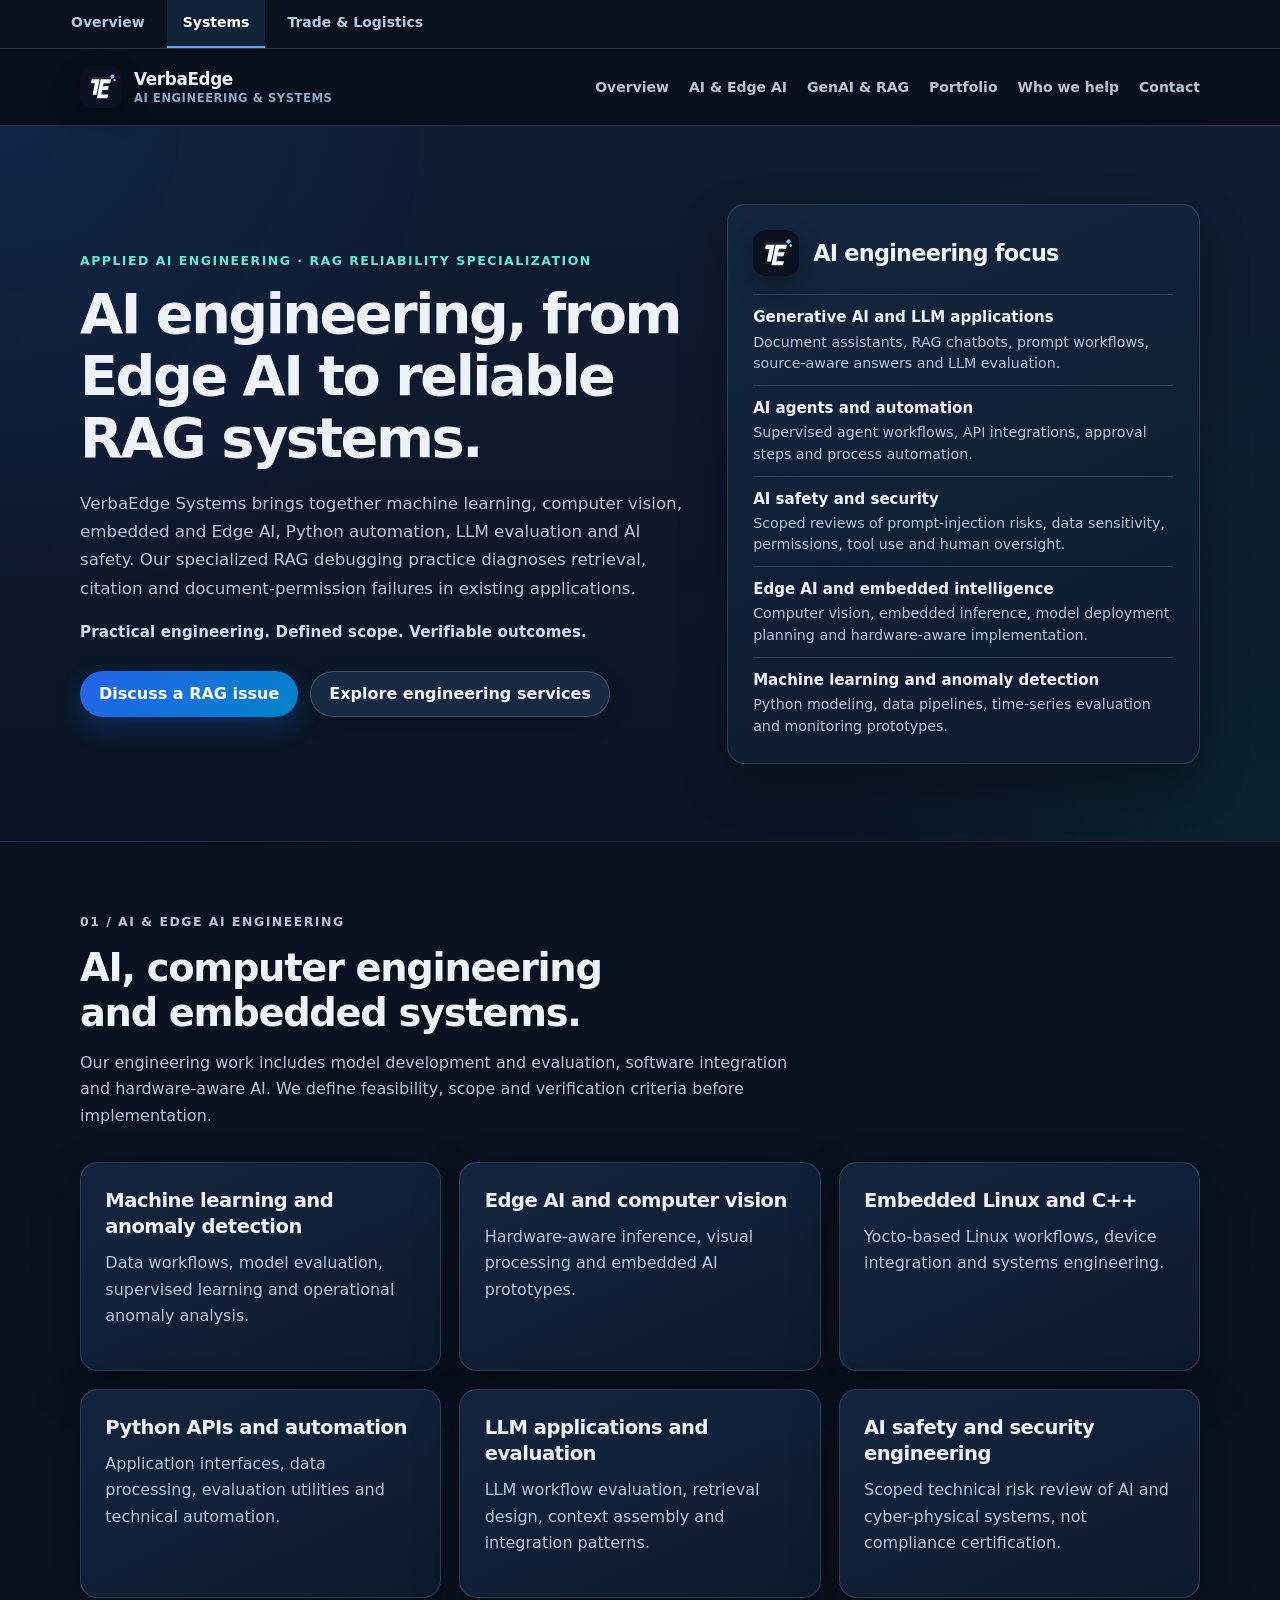
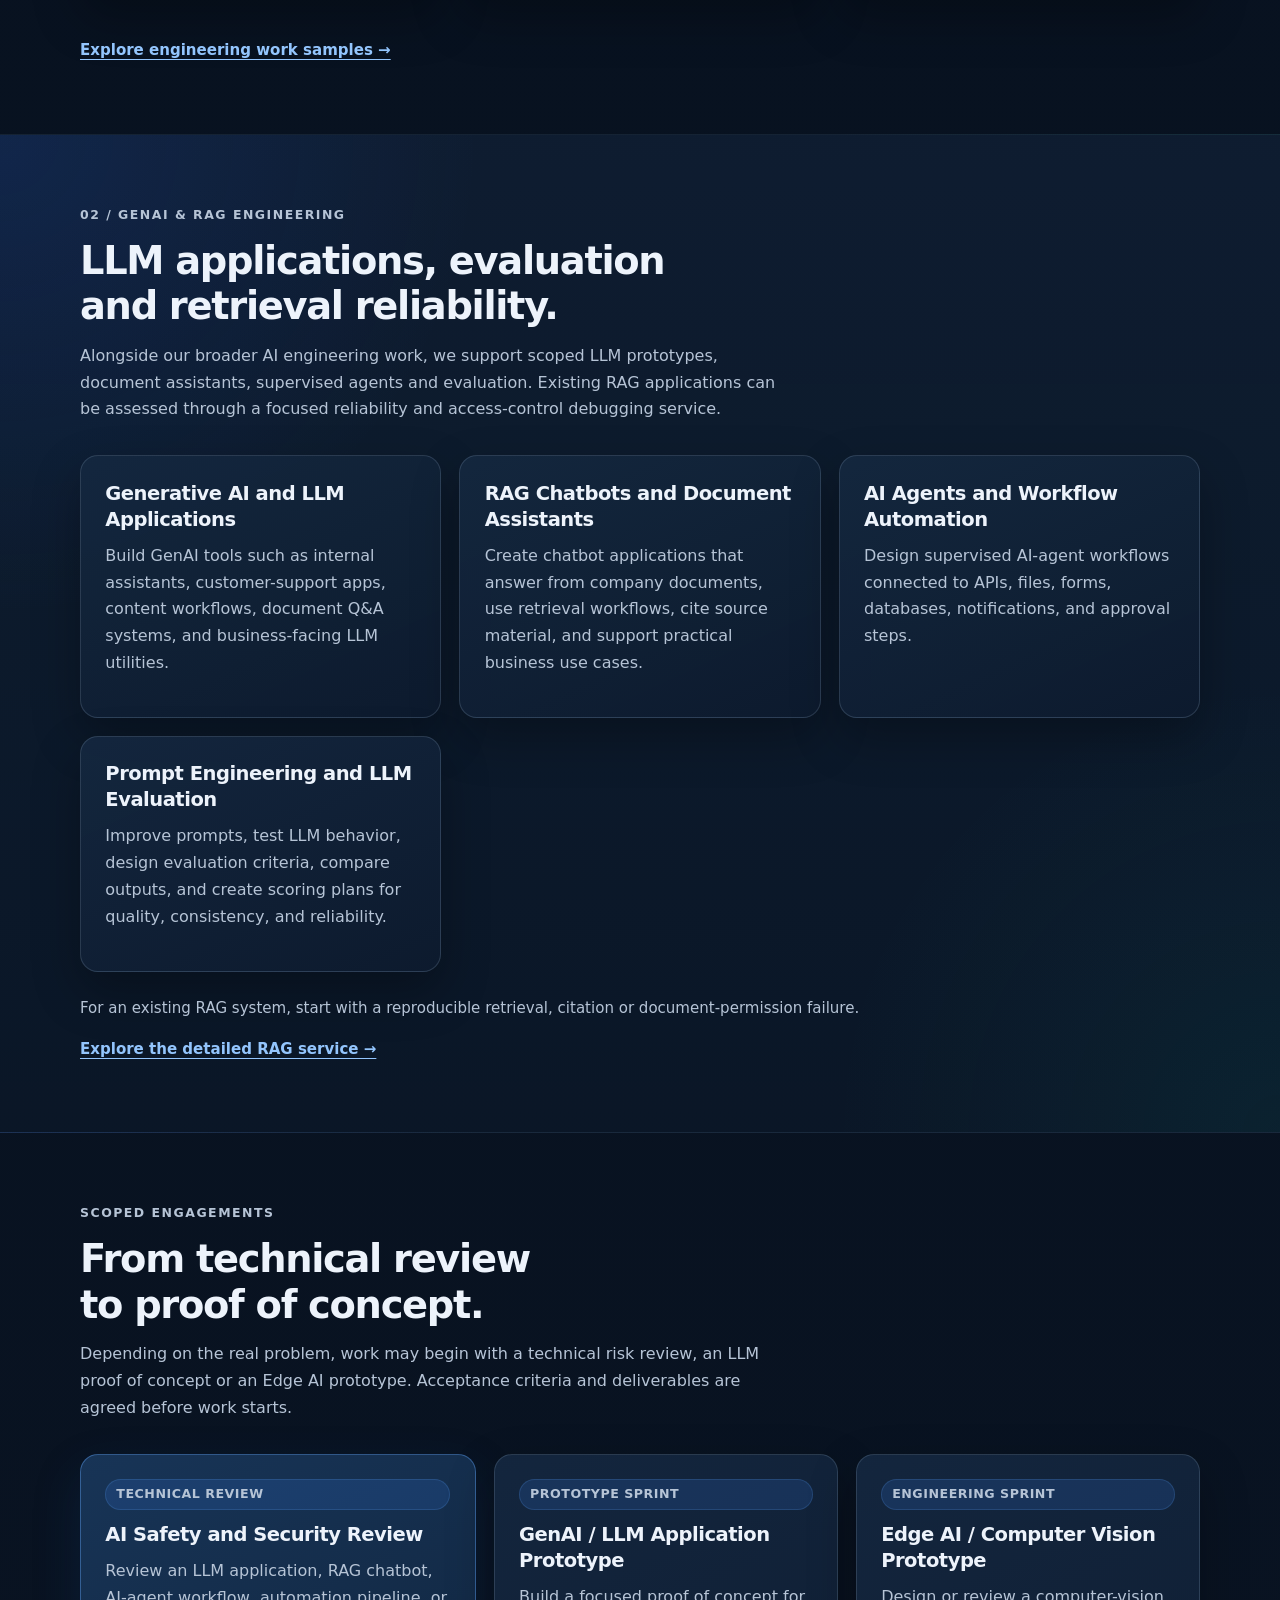
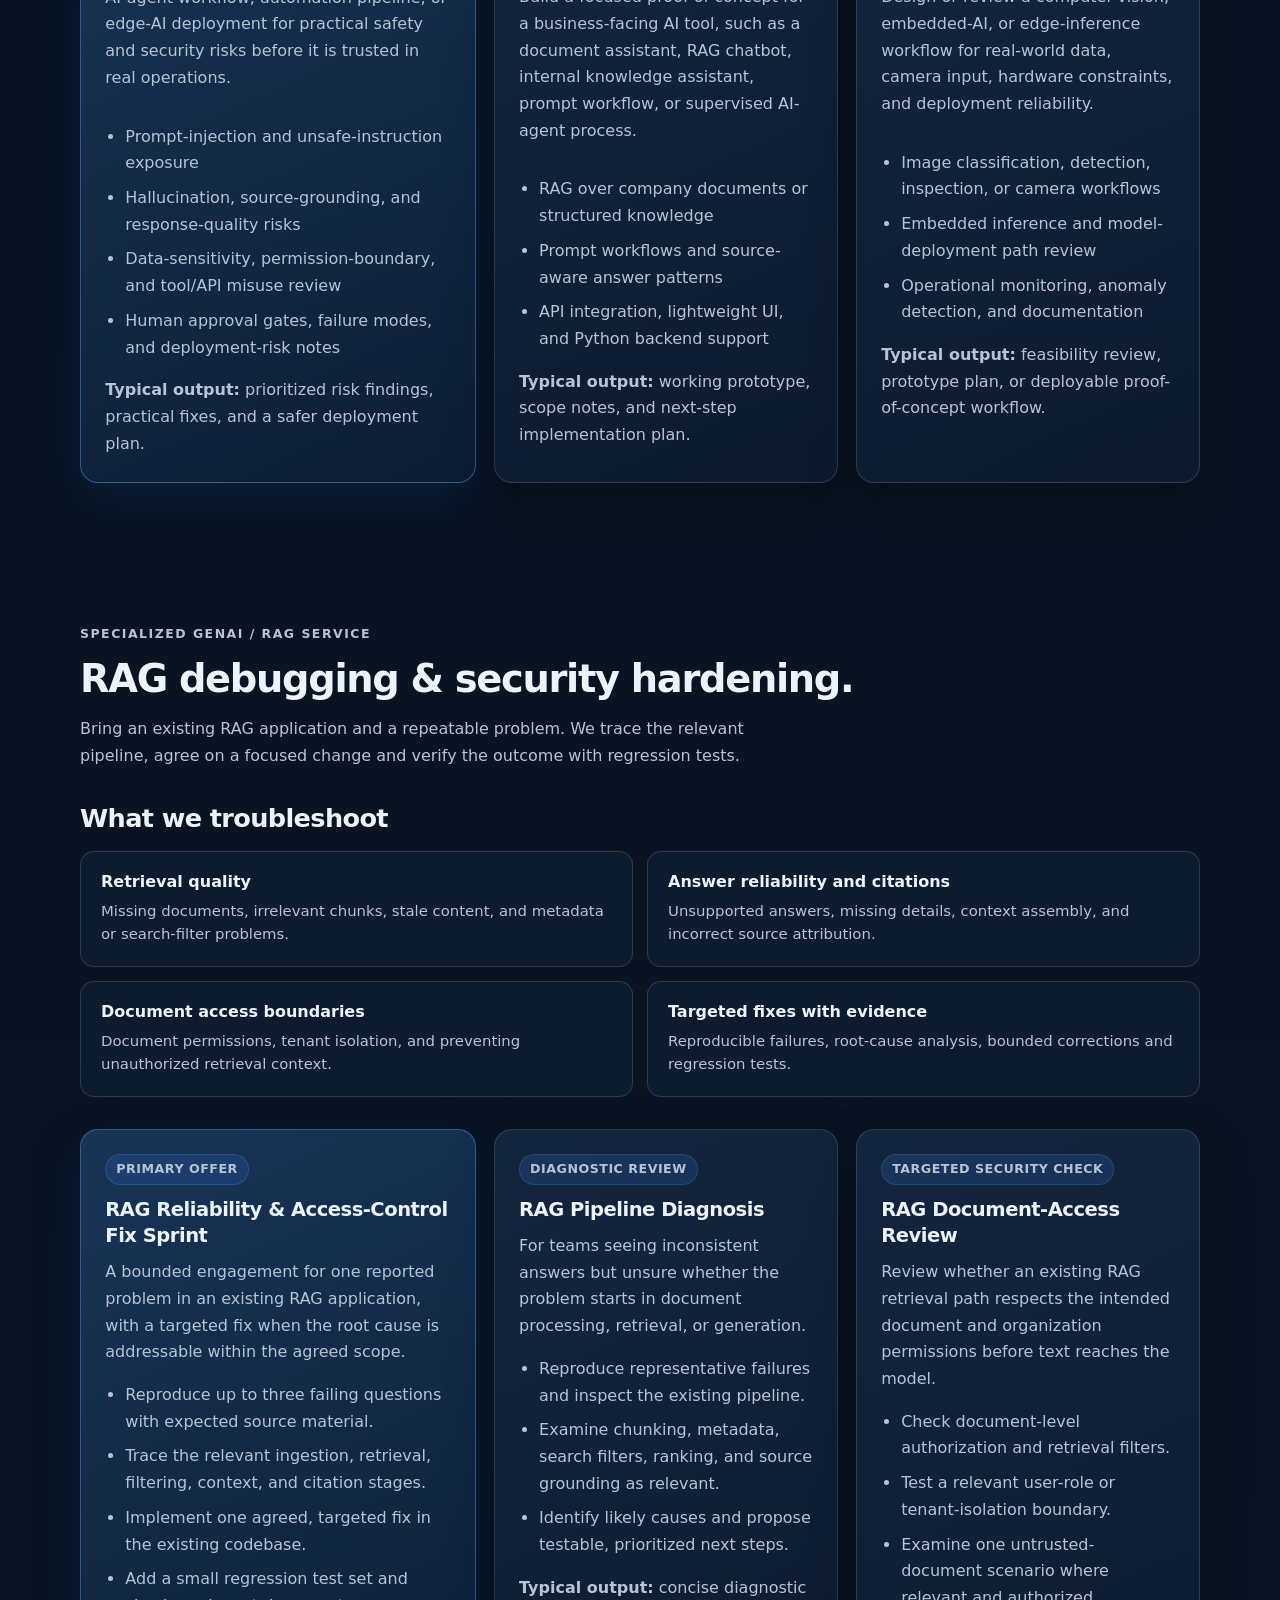
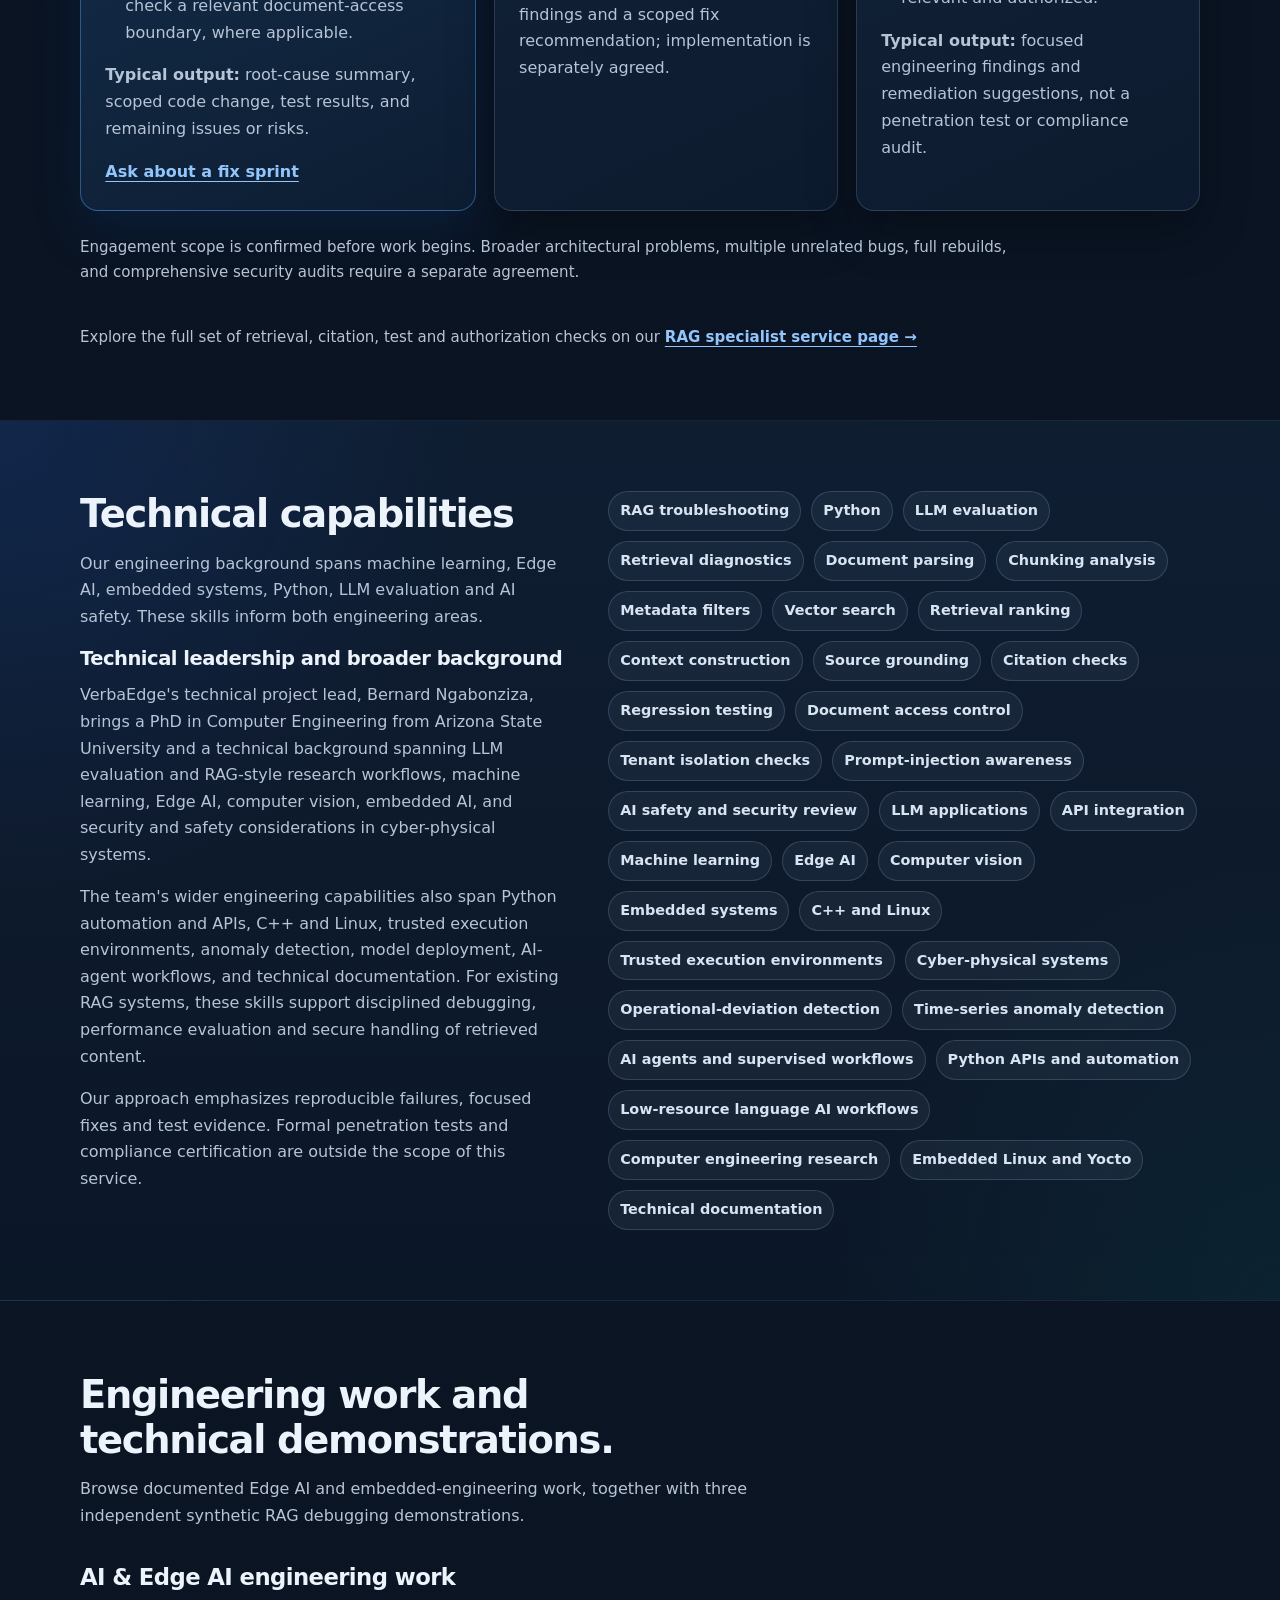
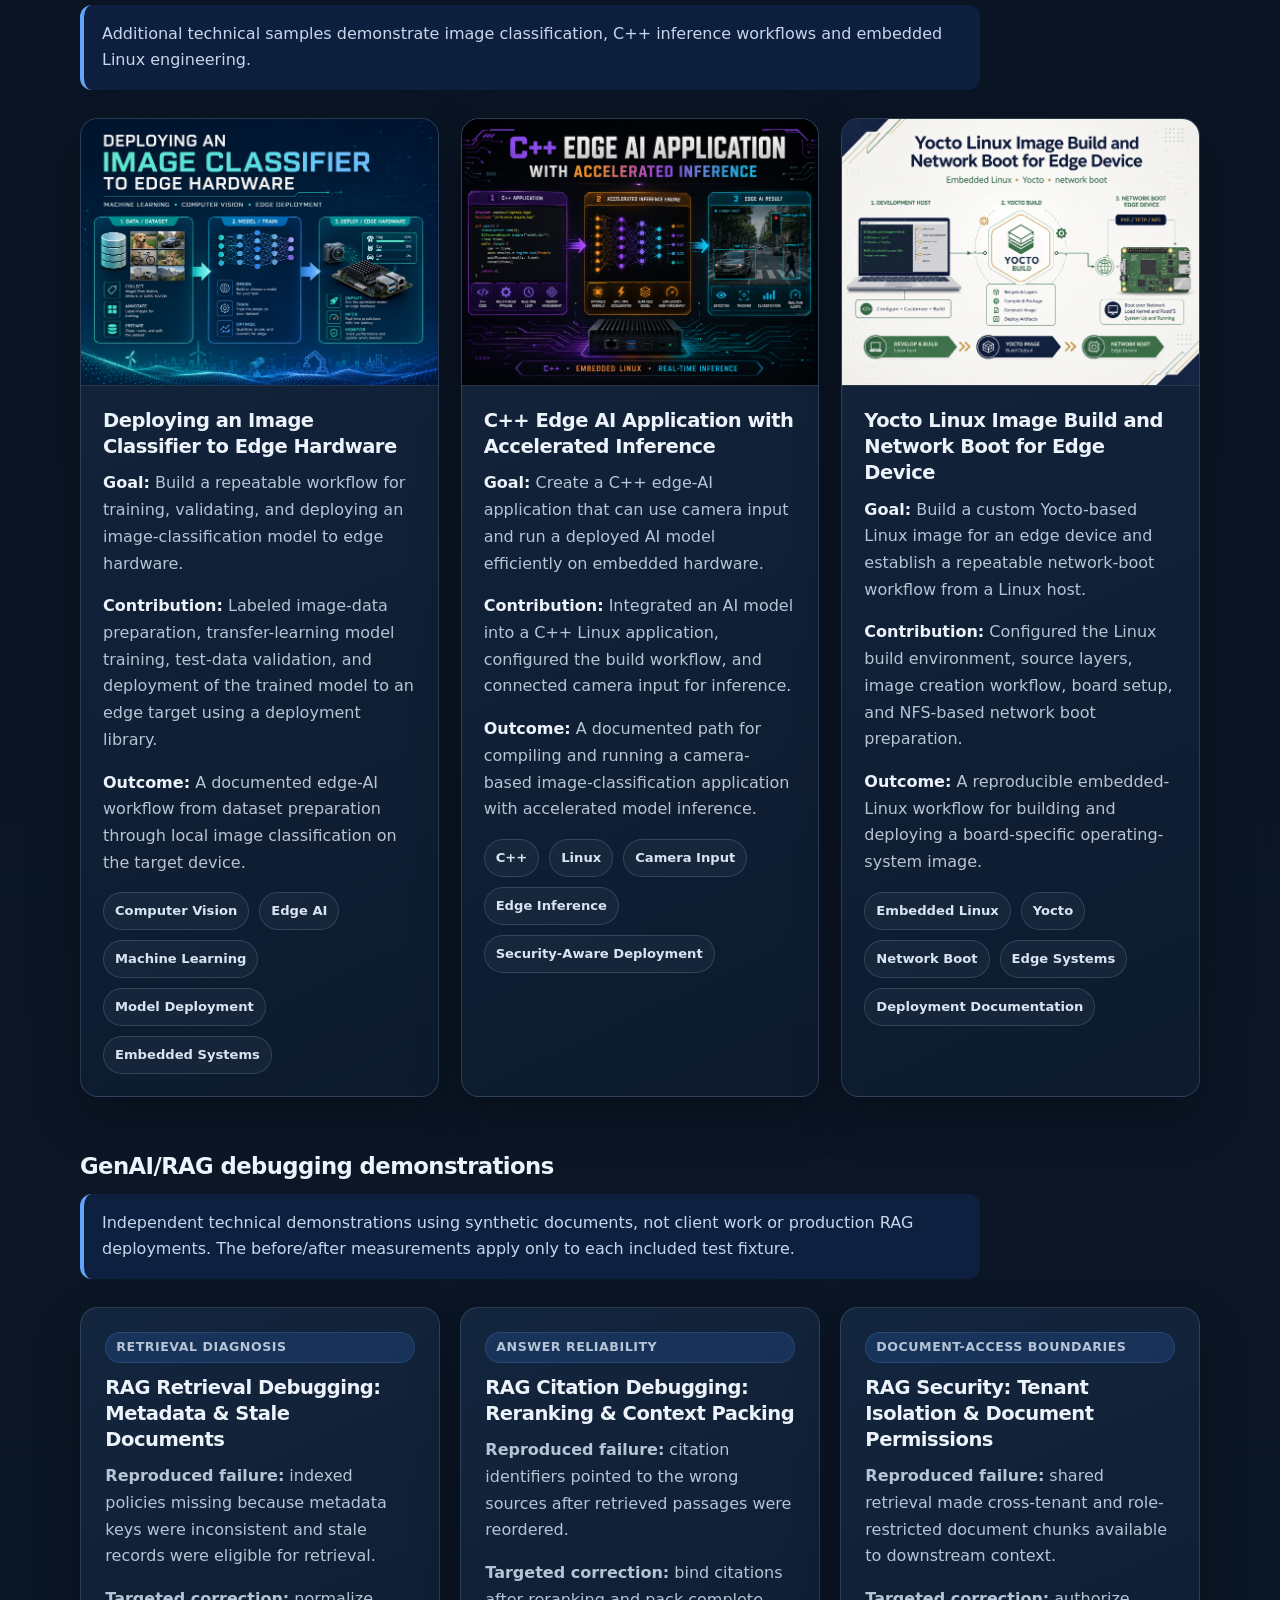
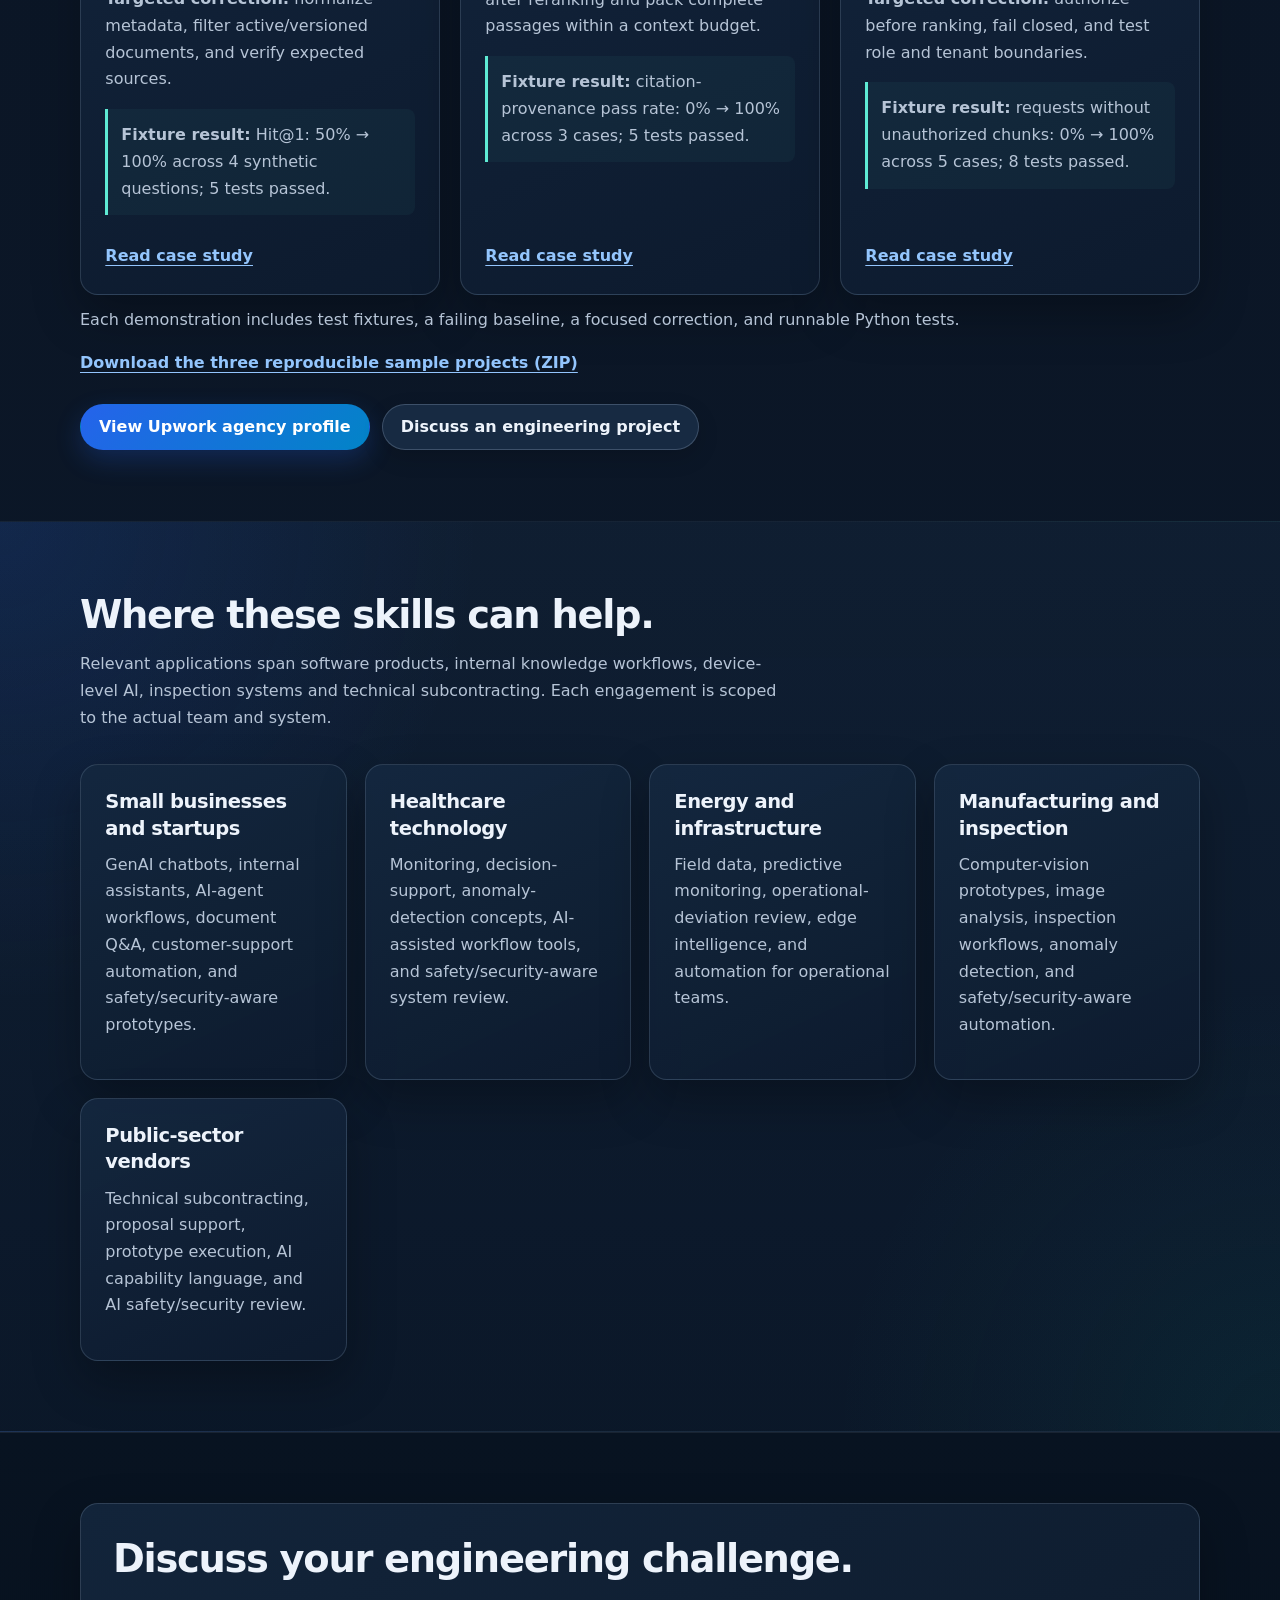
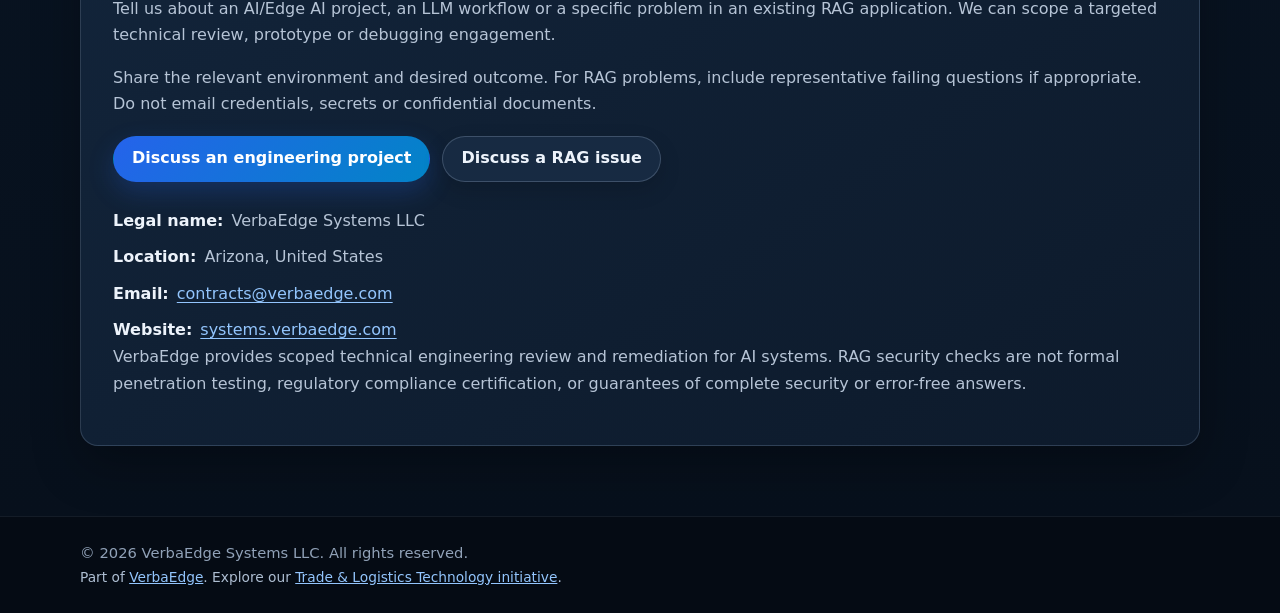
==== commit aca1494f: "Show broad AI engineering focus and move RAG troubleshooting into specialist area" ====
--- a/index.html
+++ b/index.html
@@ -55,28 +55,17 @@
 <a class="button" href="#engineering">Explore engineering services</a>
 </div>
 </div>
-<aside aria-label="RAG troubleshooting focus" class="focus-card">
+<aside aria-label="AI engineering focus" class="focus-card">
 <div class="focus-card-title">
 <img alt="" aria-hidden="true" class="focus-logo" src="assets/brand/verbaedge-logo.svg"/>
-<h2>What we troubleshoot</h2>
+<h2>AI engineering focus</h2>
 </div>
 <div class="focus-list">
-<div>
-<strong>Retrieval quality</strong>
-<span>Missing documents, irrelevant chunks, stale content, and metadata or search-filter problems.</span>
-</div>
-<div>
-<strong>Answer reliability and citations</strong>
-<span>Unsupported answers, omitted details, context assembly, and mismatched source references.</span>
-</div>
-<div>
-<strong>Document access boundaries</strong>
-<span>Document permissions, tenant isolation, and checks that unauthorized content stays out of retrieved context.</span>
-</div>
-<div>
-<strong>Targeted fixes with evidence</strong>
-<span>Reproducible failures, root-cause analysis, bounded code changes, and before-and-after tests.</span>
-</div>
+<div><strong>Generative AI and LLM applications</strong><span>Document assistants, RAG chatbots, prompt workflows, source-aware answers and LLM evaluation.</span></div>
+<div><strong>AI agents and automation</strong><span>Supervised agent workflows, API integrations, approval steps and process automation.</span></div>
+<div><strong>AI safety and security</strong><span>Scoped reviews of prompt-injection risks, data sensitivity, permissions, tool use and human oversight.</span></div>
+<div><strong>Edge AI and embedded intelligence</strong><span>Computer vision, embedded inference, model deployment planning and hardware-aware implementation.</span></div>
+<div><strong>Machine learning and anomaly detection</strong><span>Python modeling, data pipelines, time-series evaluation and monitoring prototypes.</span></div>
 </div>
 </aside>
 </div>
@@ -144,6 +133,15 @@
 <div class="section-heading" id="rag">
 <p class="eyebrow">Specialized GenAI / RAG service</p><h2>RAG debugging &amp; security hardening.</h2>
 <p>Bring an existing RAG application and a repeatable problem. We trace the relevant pipeline, agree on a focused change and verify the outcome with regression tests.</p>
+</div>
+<div class="rag-problems" aria-labelledby="rag-problems-title">
+<h3 id="rag-problems-title">What we troubleshoot</h3>
+<div class="rag-problem-grid">
+<article class="rag-problem"><h4>Retrieval quality</h4><p>Missing documents, irrelevant chunks, stale content, and metadata or search-filter problems.</p></article>
+<article class="rag-problem"><h4>Answer reliability and citations</h4><p>Unsupported answers, missing details, context assembly, and incorrect source attribution.</p></article>
+<article class="rag-problem"><h4>Document access boundaries</h4><p>Document permissions, tenant isolation, and preventing unauthorized retrieval context.</p></article>
+<article class="rag-problem"><h4>Targeted fixes with evidence</h4><p>Reproducible failures, root-cause analysis, bounded corrections and regression tests.</p></article>
+</div>
 </div>
 <div class="offer-grid">
 <article class="card offer-card featured-offer">
--- a/styles.css
+++ b/styles.css
@@ -611,3 +611,16 @@
 #portfolio #rag-portfolio{margin-top:54px}
 #portfolio .portfolio-grid{margin-bottom:22px}
 @media(max-width:760px){.site-header .nav-links{flex-wrap:nowrap;gap:15px;overflow-x:auto;-webkit-overflow-scrolling:touch;scrollbar-width:thin}}
+
+/* Concise broad AI focus and RAG-only troubleshooting section. */
+.focus-card .focus-list{gap:10px}
+.focus-card .focus-list > div{padding-top:12px}
+.focus-card .focus-list strong{font-size:.94rem;line-height:1.35}
+.focus-card .focus-list span{font-size:.89rem;line-height:1.52}
+.rag-problems{margin:32px 0}
+.rag-problems h3{font-size:clamp(1.32rem,2vw,1.62rem);margin:0 0 16px;line-height:1.3}
+.rag-problem-grid{display:grid;grid-template-columns:repeat(2,minmax(0,1fr));gap:14px}
+.rag-problem{min-width:0;padding:20px;border:1px solid var(--line);border-radius:14px;background:rgba(15,31,52,.8)}
+.rag-problem h4{font-size:1rem;line-height:1.3;color:var(--text);margin:0 0 7px}
+.rag-problem p{font-size:.93rem;line-height:1.55;color:var(--muted);margin:0}
+@media(max-width:720px){.rag-problem-grid{grid-template-columns:1fr}.rag-problem{padding:16px}}
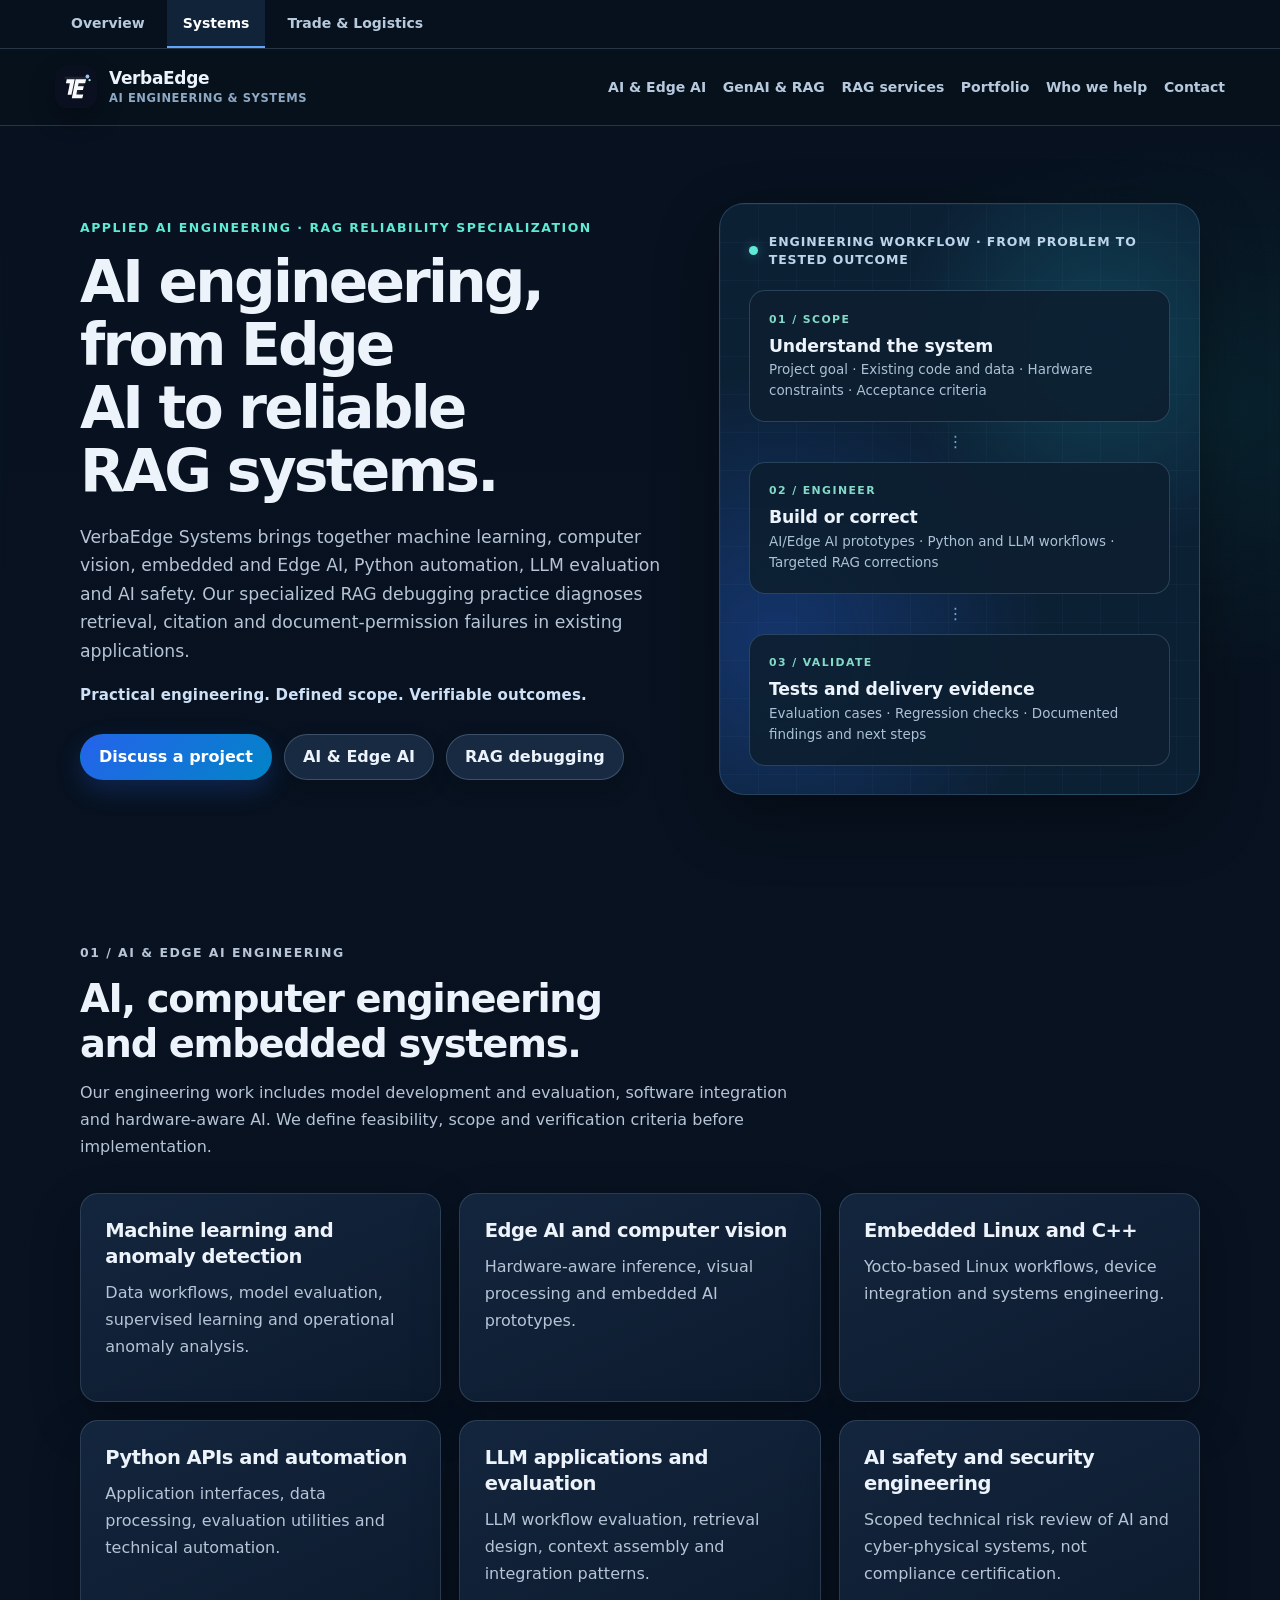
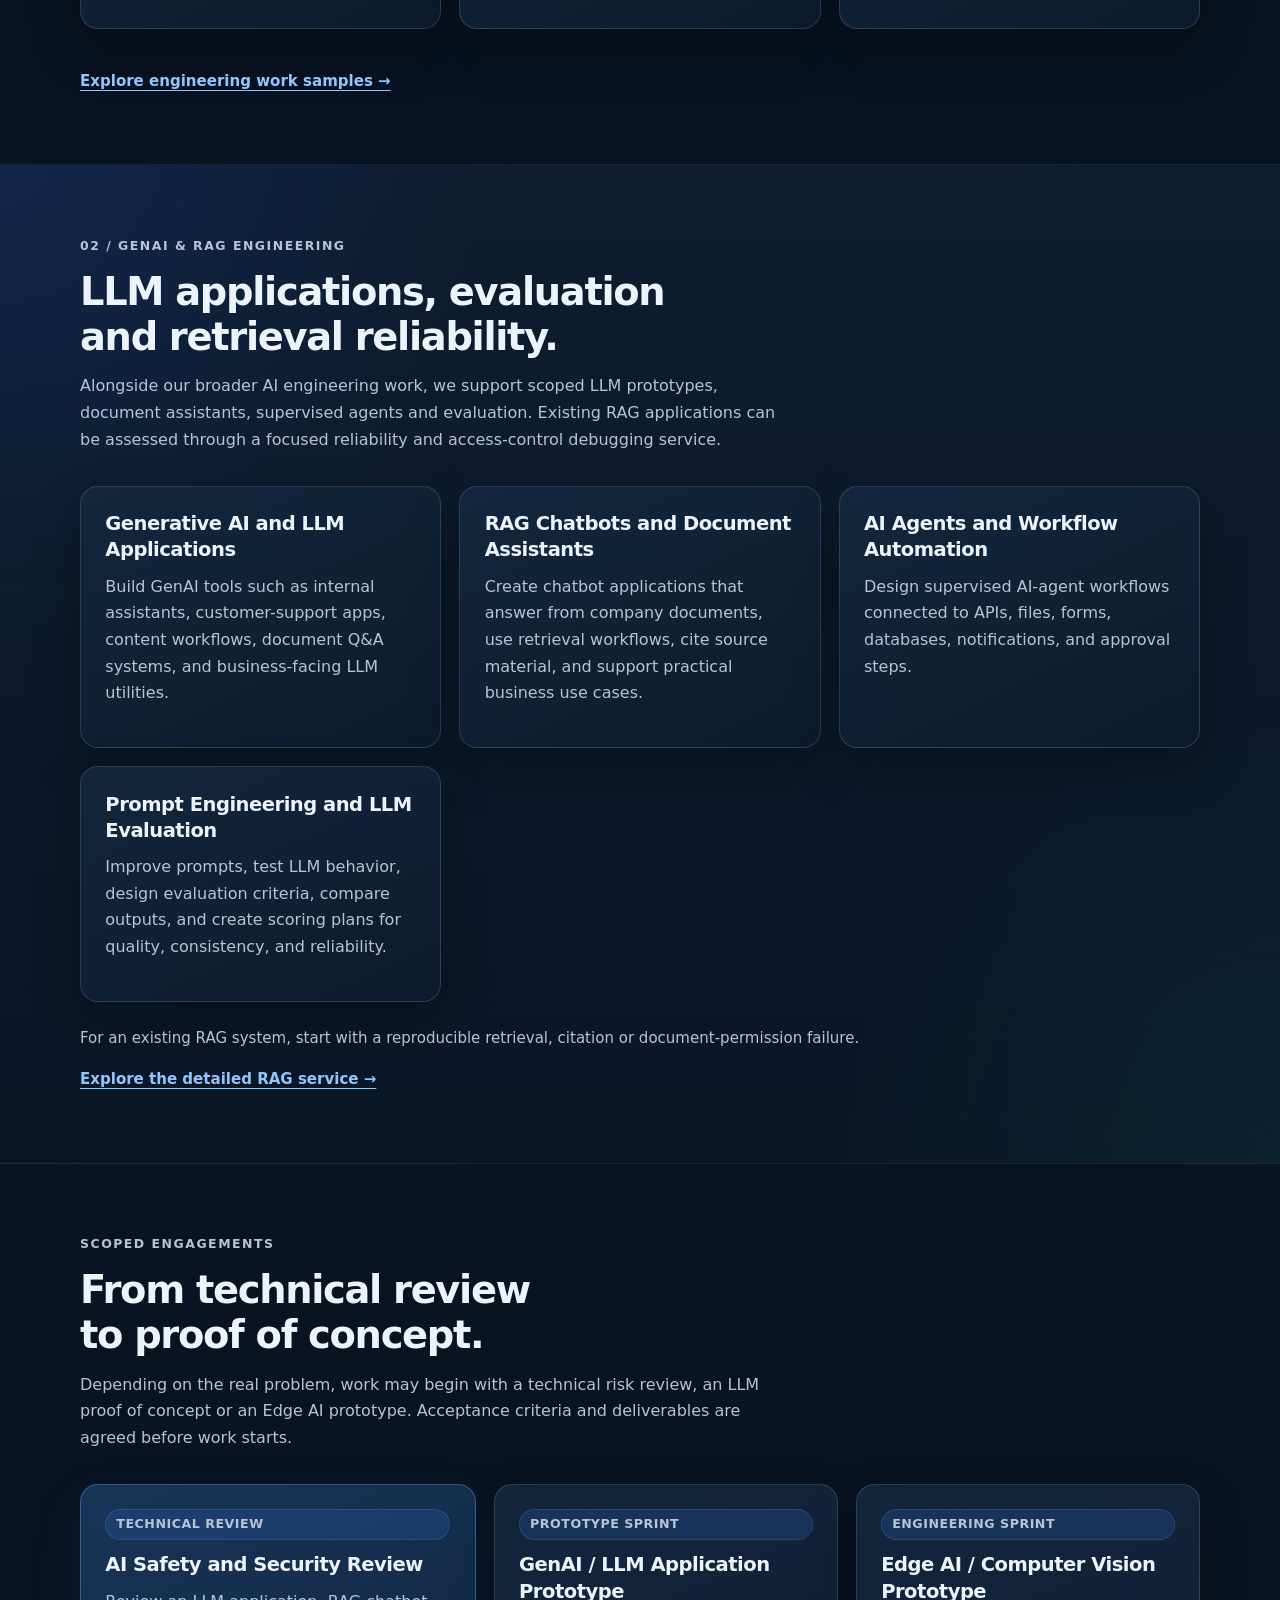
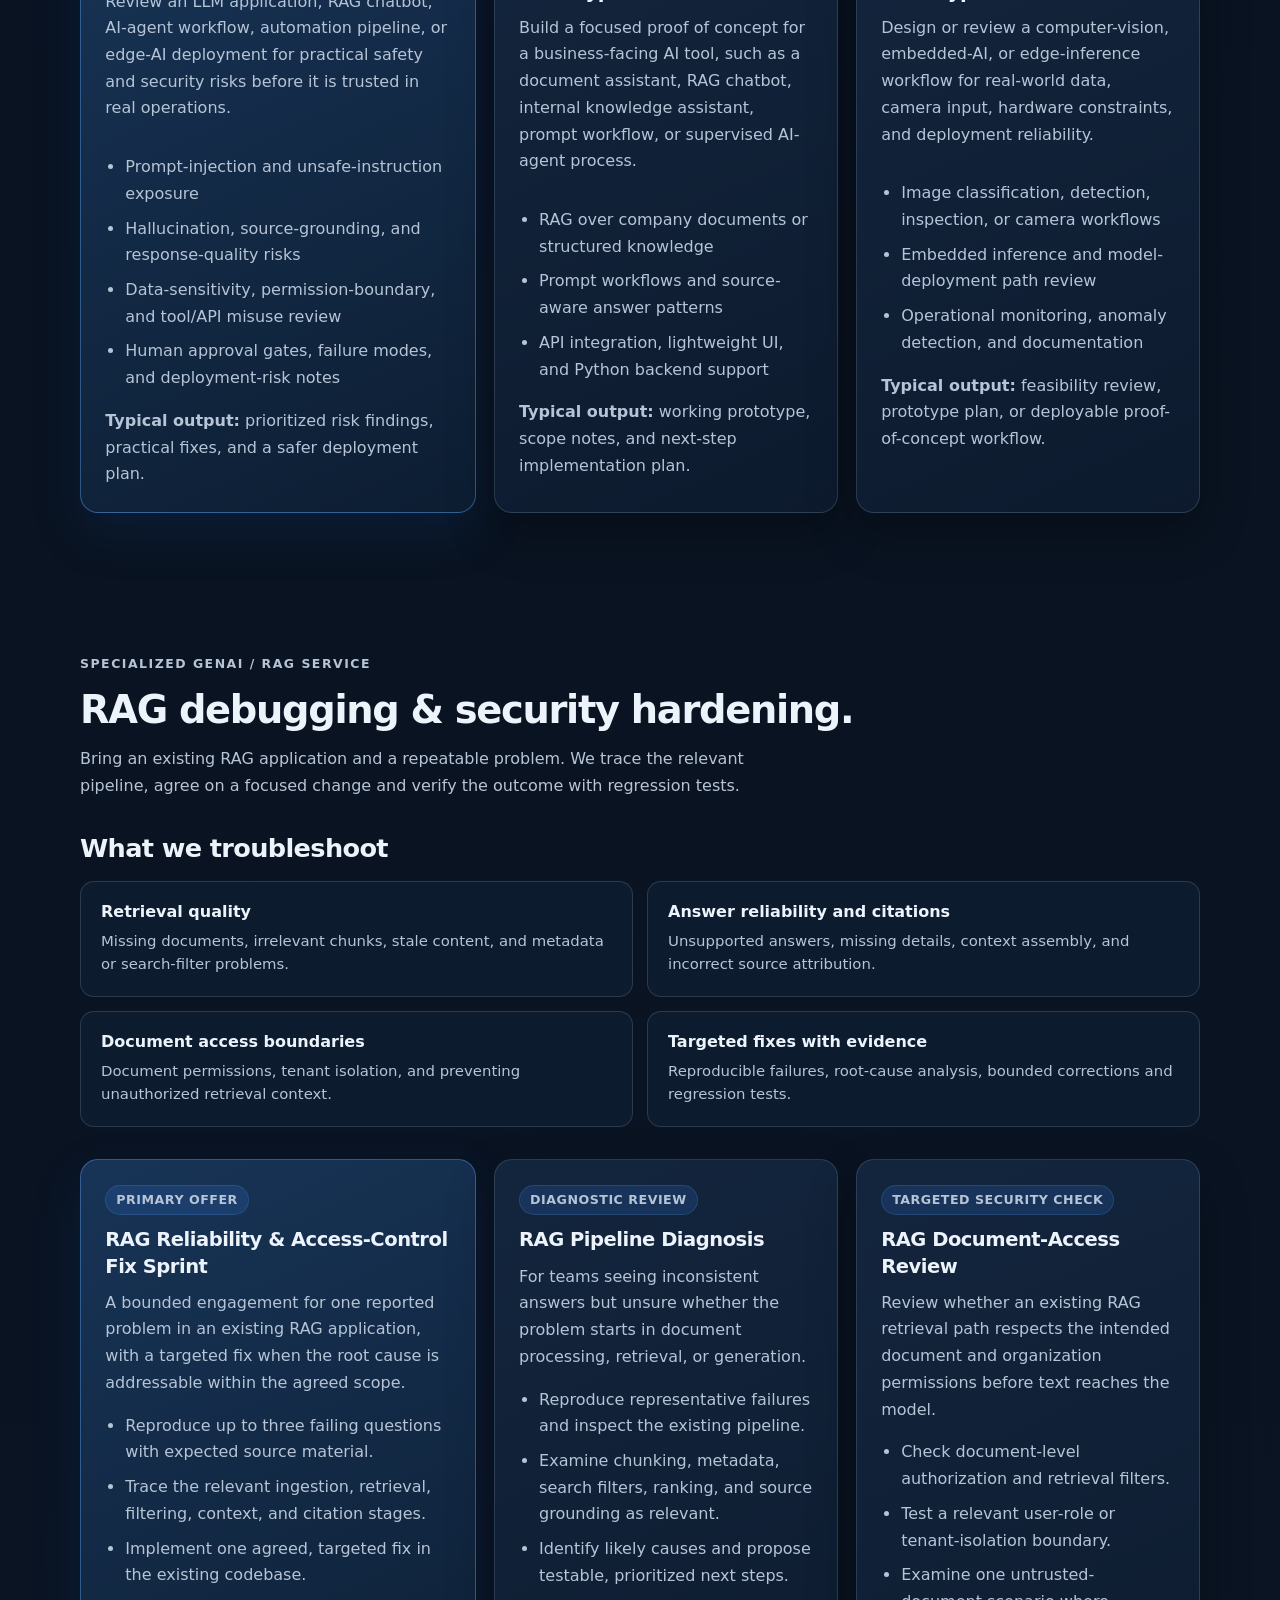
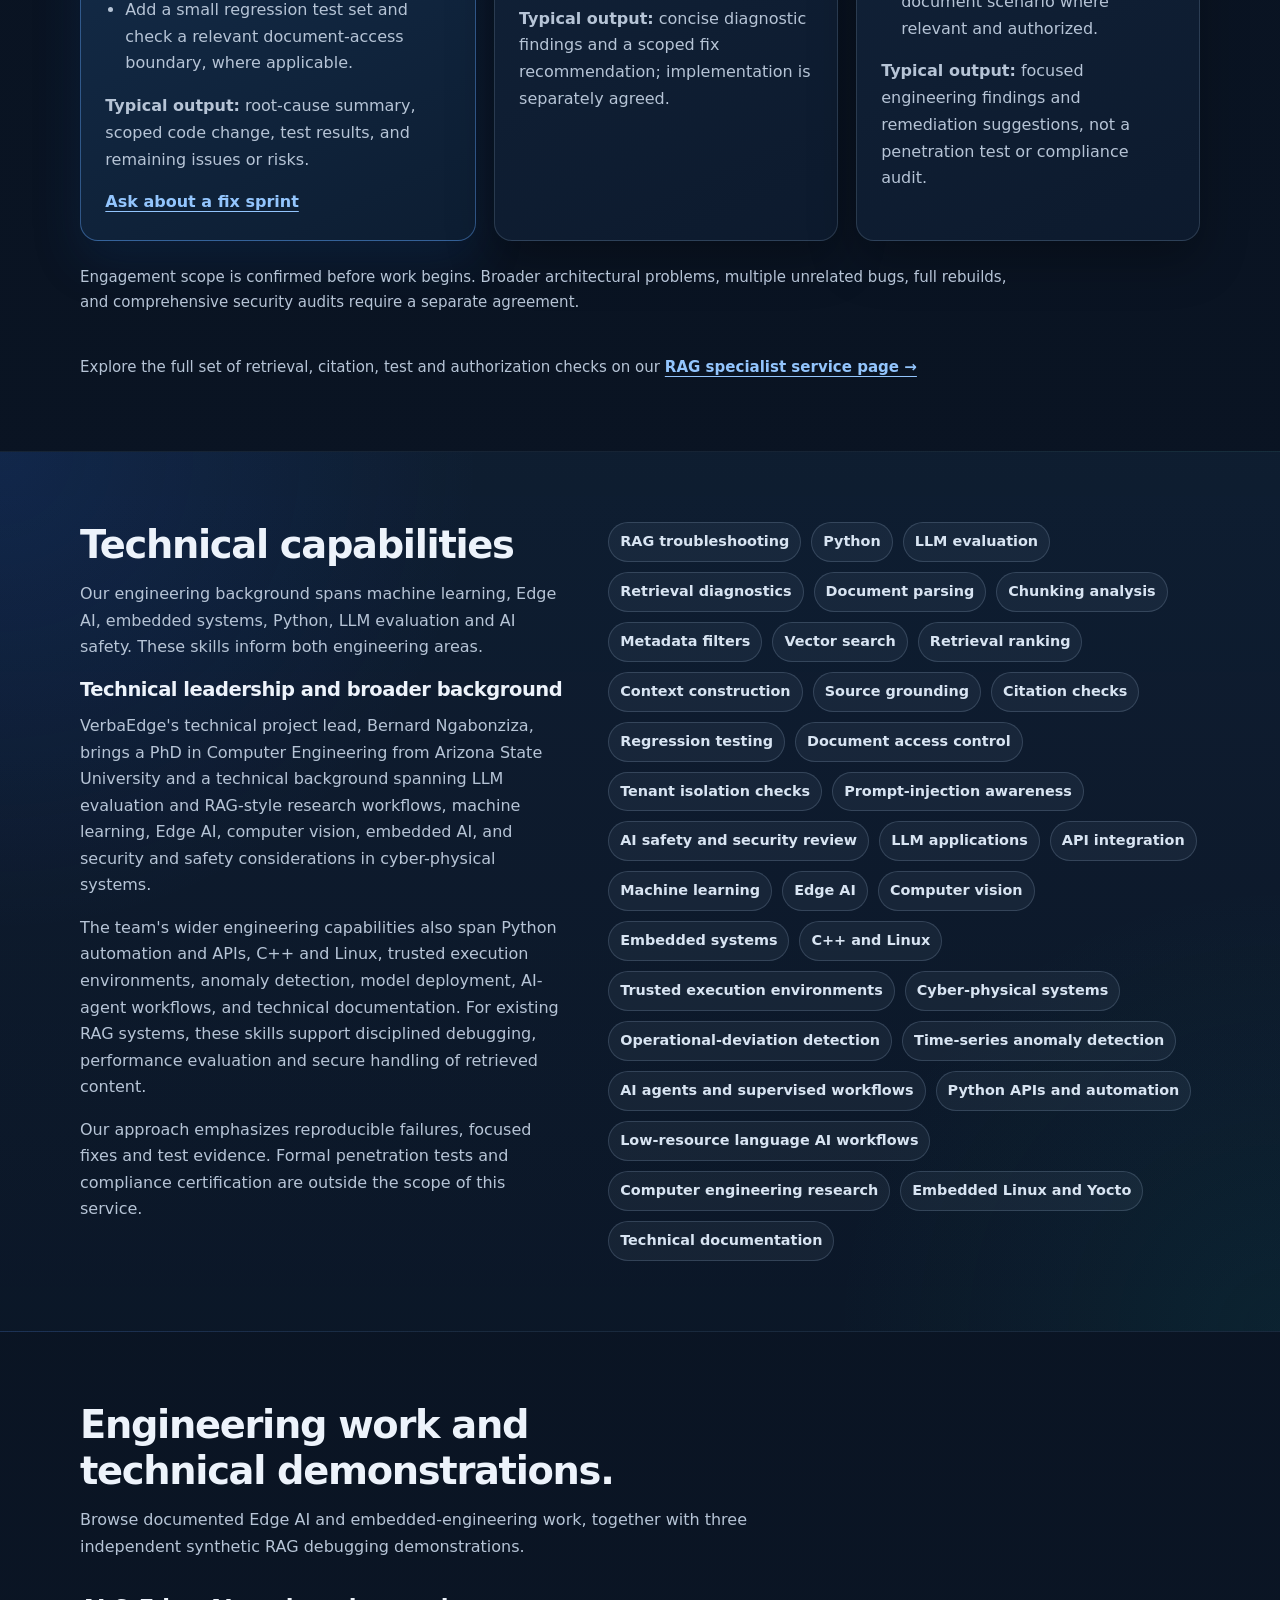
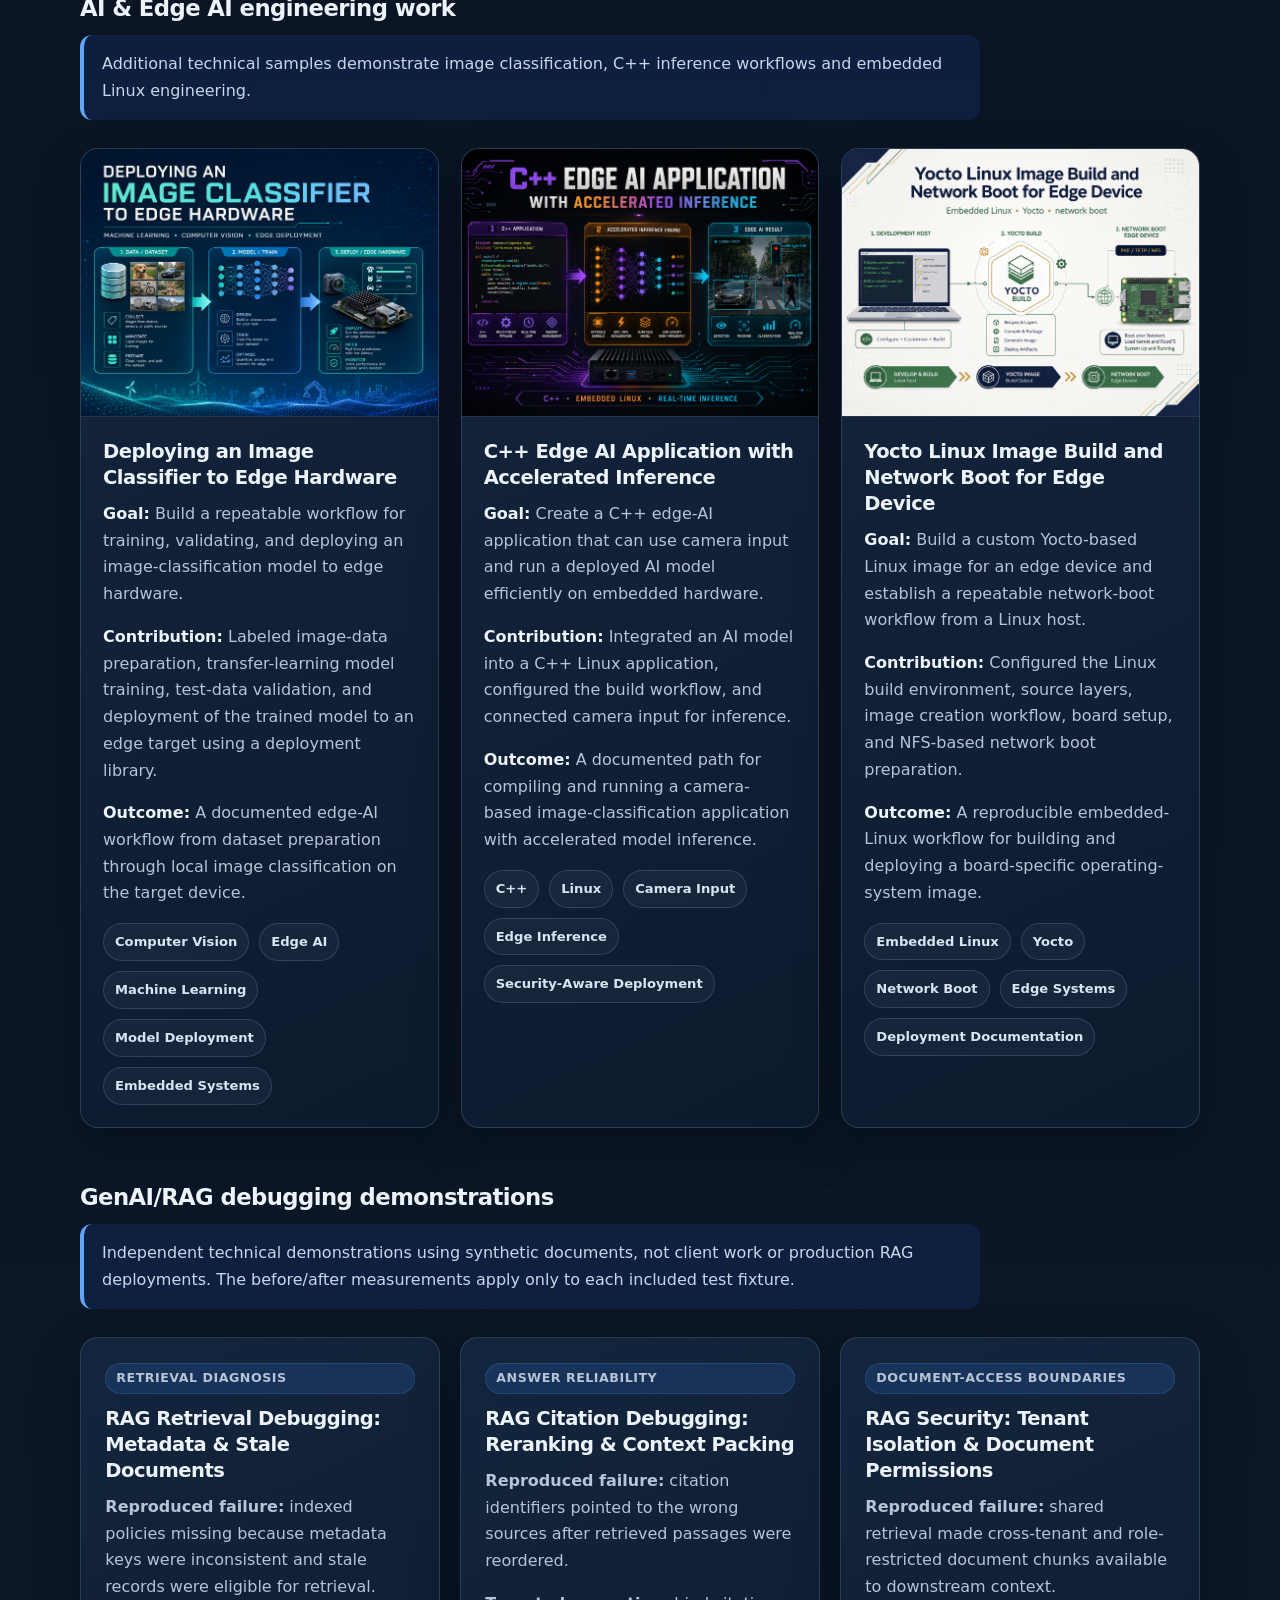
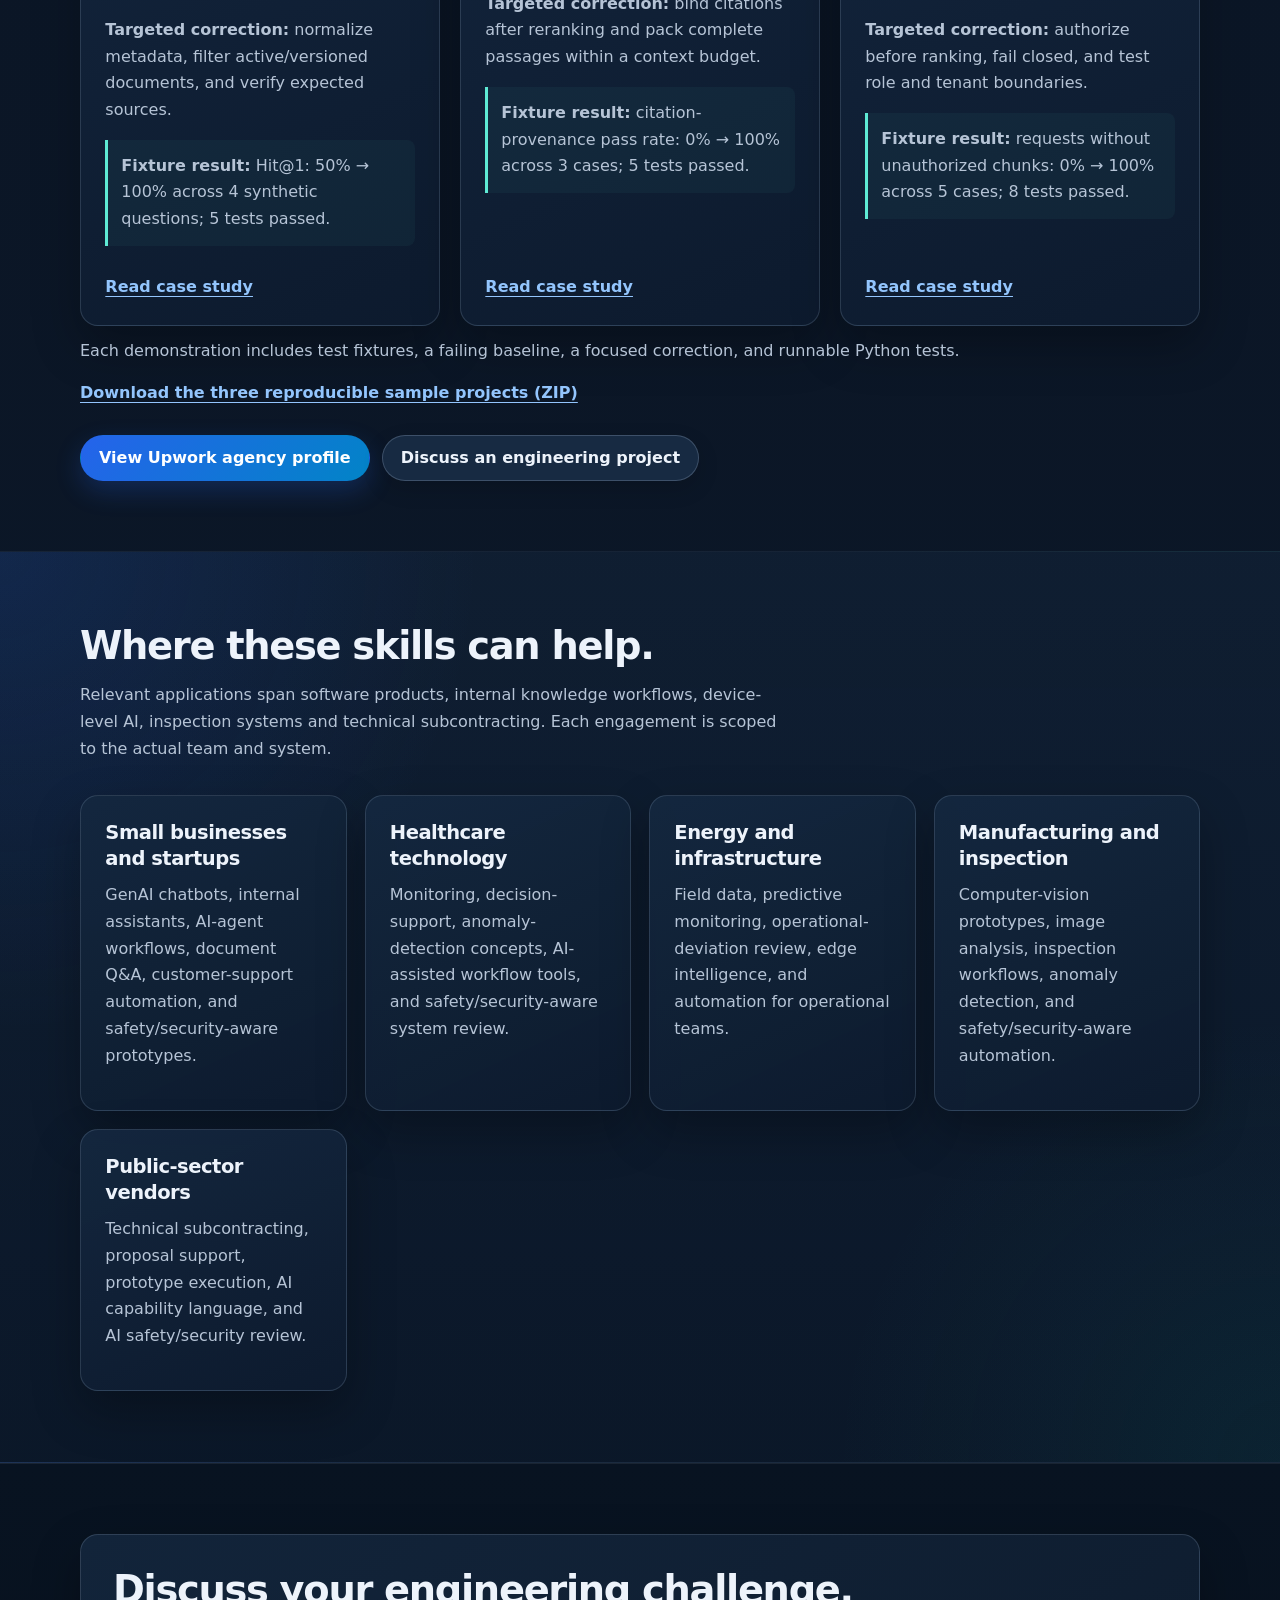
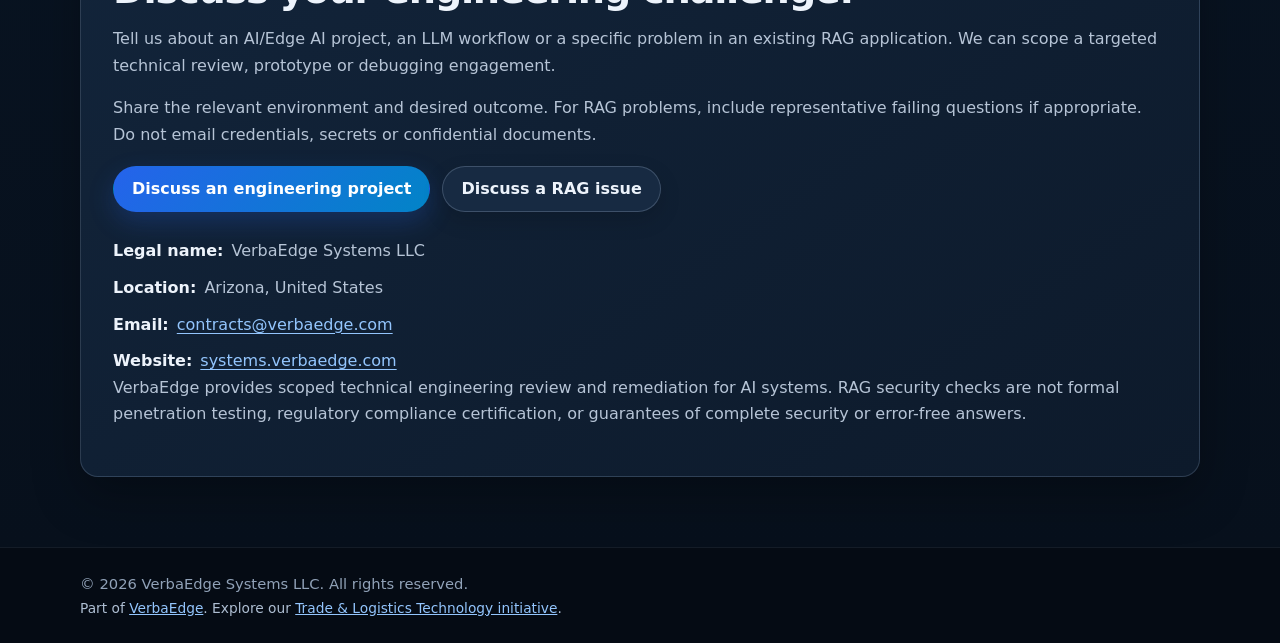
==== commit 105b454d: "Mirror Logistics workflow hero and unify Systems navigation on desktop/mobile" ====
--- a/index.html
+++ b/index.html
@@ -39,11 +39,11 @@
 <img alt="" aria-hidden="true" class="brand-logo" src="assets/brand/verbaedge-logo.svg"/>
 <span>VerbaEdge<small>AI ENGINEERING &amp; SYSTEMS</small></span>
 </a>
-<nav aria-label="Systems page navigation" class="nav-links"><a href="#top">Overview</a><a href="#engineering">AI &amp; Edge AI</a><a href="#genai">GenAI &amp; RAG</a><a href="#portfolio">Portfolio</a><a href="#industries">Who we help</a><a href="#contact">Contact</a></nav>
+<nav aria-label="Systems page navigation" class="nav-links"><a href="#engineering">AI &amp; Edge AI</a><a href="#genai">GenAI &amp; RAG</a><a href="#offers">RAG services</a><a href="#portfolio">Portfolio</a><a href="#industries">Who we help</a><a href="#contact">Contact</a></nav>
 </div>
 </header>
 <main id="top">
-<section class="hero section-light">
+<section class="hero ve-systems-hero">
 <div class="container hero-grid">
 <div class="hero-copy">
 <p class="eyebrow">Applied AI engineering · RAG reliability specialization</p>
@@ -51,21 +51,18 @@
 <p class="lede">VerbaEdge Systems brings together machine learning, computer vision, embedded and Edge AI, Python automation, LLM evaluation and AI safety. Our specialized RAG debugging practice diagnoses retrieval, citation and document-permission failures in existing applications.</p>
 <p class="hero-promise">Practical engineering. Defined scope. Verifiable outcomes.</p>
 <div class="button-row">
-<a class="button primary" href="mailto:contracts@verbaedge.com?subject=RAG%20Debugging%20Inquiry">Discuss a RAG issue</a>
-<a class="button" href="#engineering">Explore engineering services</a>
-</div>
-</div>
-<aside aria-label="AI engineering focus" class="focus-card">
-<div class="focus-card-title">
-<img alt="" aria-hidden="true" class="focus-logo" src="assets/brand/verbaedge-logo.svg"/>
-<h2>AI engineering focus</h2>
-</div>
-<div class="focus-list">
-<div><strong>Generative AI and LLM applications</strong><span>Document assistants, RAG chatbots, prompt workflows, source-aware answers and LLM evaluation.</span></div>
-<div><strong>AI agents and automation</strong><span>Supervised agent workflows, API integrations, approval steps and process automation.</span></div>
-<div><strong>AI safety and security</strong><span>Scoped reviews of prompt-injection risks, data sensitivity, permissions, tool use and human oversight.</span></div>
-<div><strong>Edge AI and embedded intelligence</strong><span>Computer vision, embedded inference, model deployment planning and hardware-aware implementation.</span></div>
-<div><strong>Machine learning and anomaly detection</strong><span>Python modeling, data pipelines, time-series evaluation and monitoring prototypes.</span></div>
+<a class="button primary" href="mailto:contracts@verbaedge.com?subject=Systems%20Engineering%20Inquiry">Discuss a project</a>
+<a class="button" href="#engineering">AI &amp; Edge AI</a><a class="button" href="#offers">RAG debugging</a>
+</div>
+</div>
+<aside class="platform ve-engineering-platform" aria-label="Illustrative AI engineering workflow">
+<div class="platform-top"><i class="platform-indicator" aria-hidden="true"></i> Engineering workflow · From problem to tested outcome</div>
+<div class="platform-stack">
+<div class="stack-item"><small>01 / Scope</small><strong>Understand the system</strong><span>Project goal · Existing code and data · Hardware constraints · Acceptance criteria</span></div>
+<div class="stack-arrow" aria-hidden="true">⋮</div>
+<div class="stack-item"><small>02 / Engineer</small><strong>Build or correct</strong><span>AI/Edge AI prototypes · Python and LLM workflows · Targeted RAG corrections</span></div>
+<div class="stack-arrow" aria-hidden="true">⋮</div>
+<div class="stack-item"><small>03 / Validate</small><strong>Tests and delivery evidence</strong><span>Evaluation cases · Regression checks · Documented findings and next steps</span></div>
 </div>
 </aside>
 </div>
--- a/styles.css
+++ b/styles.css
@@ -624,3 +624,52 @@
 .rag-problem h4{font-size:1rem;line-height:1.3;color:var(--text);margin:0 0 7px}
 .rag-problem p{font-size:.93rem;line-height:1.55;color:var(--muted);margin:0}
 @media(max-width:720px){.rag-problem-grid{grid-template-columns:1fr}.rag-problem{padding:16px}}
+
+/* VerbaEdge cross-site design contract v2 — identical on all three site stylesheets. */
+.ve-network{position:sticky;top:0;z-index:120;background:#06111d;color:#b7c9dd;border-bottom:1px solid rgba(159,183,208,.22);font-family:Inter,ui-sans-serif,system-ui,-apple-system,"Segoe UI",sans-serif;font-size:14px;line-height:1.45}
+.ve-network__inner{width:min(1170px,calc(100% - 32px));margin:auto;min-height:48px;display:flex;align-items:stretch;gap:6px;overflow-x:auto;overscroll-behavior-x:contain;scrollbar-width:thin;-webkit-overflow-scrolling:touch}
+.ve-network__link{display:inline-flex;align-items:center;justify-content:center;flex:0 0 auto;white-space:nowrap;min-height:48px;padding:10px 16px;font:700 14px/1.45 Inter,ui-sans-serif,system-ui,-apple-system,"Segoe UI",sans-serif;letter-spacing:0;color:#b7c9dd!important;text-decoration:none!important;border-bottom:2px solid transparent}
+.ve-network__link:hover{color:#fff!important;background:rgba(96,165,250,.1)}
+.ve-network__link[aria-current="page"]{color:#fff!important;background:rgba(96,165,250,.12);border-bottom-color:#60a5fa}
+.ve-network__link:focus-visible{color:#fff!important;outline:2px solid #60a5fa;outline-offset:-3px;background:rgba(96,165,250,.1)}
+.header,.site-header{position:sticky;top:48px!important;z-index:110;background:rgba(7,17,29,.94);backdrop-filter:blur(18px);-webkit-backdrop-filter:blur(18px);border-bottom:1px solid rgba(159,183,208,.22)}
+.header .header-inner,.site-header .header-inner{width:min(1170px,calc(100% - 32px));margin:0 auto;min-height:76px;display:flex;align-items:center;justify-content:space-between;gap:16px;padding:8px 0}
+.header .brand,.site-header .brand{display:inline-flex;flex:0 0 auto;align-items:center;gap:12px;min-width:0;white-space:nowrap;color:#edf3fb;font:820 17px/1.2 Inter,ui-sans-serif,system-ui,-apple-system,"Segoe UI",sans-serif;letter-spacing:-.02em;text-decoration:none}
+.header .brand img,.site-header .brand img{display:block;flex:0 0 42px;width:42px;height:42px;max-width:42px;object-fit:contain;border-radius:12px}
+.header .brand span,.site-header .brand span{display:block}
+.header .brand small,.site-header .brand small{display:block;color:#8ea9c3;font:700 11.5px/1.35 Inter,ui-sans-serif,system-ui,-apple-system,"Segoe UI",sans-serif;letter-spacing:.05em;margin-top:3px;white-space:normal}
+.header .menu,.site-header .nav-links{display:flex;align-items:center;justify-content:flex-end;gap:clamp(8px,1.3vw,18px);min-width:0;margin:0;padding:0}
+.header .menu a,.site-header .nav-links a{display:inline-flex;flex:0 0 auto;align-items:center;min-height:44px;font:700 14px/1.45 Inter,ui-sans-serif,system-ui,-apple-system,"Segoe UI",sans-serif;letter-spacing:0;white-space:nowrap;color:#b7c9dd;text-decoration:none}
+.header .menu a:hover,.site-header .nav-links a:hover{color:#fff;text-decoration:underline;text-decoration-color:#60a5fa;text-underline-offset:5px}
+.header .menu a:focus-visible,.site-header .nav-links a:focus-visible,.header .brand:focus-visible,.site-header .brand:focus-visible{outline:2px solid #60a5fa;outline-offset:3px;color:#fff}
+html{scroll-padding-top:148px!important}
+@media(max-width:1020px){
+  .header .header-inner,.site-header .header-inner{width:calc(100% - 24px);min-height:0;flex-direction:column;align-items:stretch;justify-content:center;gap:4px;padding:8px 0 6px}
+  .header .brand,.site-header .brand{align-self:flex-start;white-space:normal}
+  .header .menu,.site-header .nav-links{display:flex;width:100%;justify-content:flex-start;gap:16px;flex-wrap:nowrap;overflow-x:auto;overscroll-behavior-x:contain;-webkit-overflow-scrolling:touch;scrollbar-width:thin}
+  .header .menu a,.site-header .nav-links a{min-height:44px}
+  html{scroll-padding-top:189px!important}
+}
+@media(max-width:420px){.ve-network__inner{width:calc(100% - 12px);gap:0}.ve-network__link{padding:10px 11px}}
+@media(prefers-reduced-motion:reduce){html{scroll-behavior:auto!important}}
+
+/* Systems hero mirrors the Trade & Logistics three-step workflow card. */
+.hero.ve-systems-hero{padding:clamp(3.4rem,6vw,5.1rem) 0;background:transparent;border:0}
+.ve-systems-hero .hero-grid{grid-template-columns:minmax(0,1.1fr) minmax(0,.9fr);gap:clamp(1.75rem,4vw,3.2rem);align-items:center}
+.ve-systems-hero .hero-copy{min-width:0}
+.ve-systems-hero h1{font-size:clamp(2.35rem,4.55vw,4.4rem);line-height:1.08;letter-spacing:-.048em}
+.ve-systems-hero .lede{font-size:clamp(1.05rem,1.35vw,1.13rem);line-height:1.65}
+.ve-systems-hero .button-row{display:flex;flex-wrap:wrap;gap:12px;margin-top:26px}
+.ve-engineering-platform{position:relative;overflow:hidden;min-height:0;padding:clamp(1.3rem,2.65vw,1.8rem);border-radius:25px;background:radial-gradient(circle at 80% 24%,rgba(30,167,186,.24),transparent 35%),radial-gradient(circle at 12% 74%,rgba(38,99,235,.3),transparent 44%),#0c2034;border:1px solid rgba(120,172,213,.24);box-shadow:0 24px 65px #0005}
+.ve-engineering-platform:before{content:"";position:absolute;inset:0;background-image:linear-gradient(rgba(105,146,184,.05) 1px,transparent 1px),linear-gradient(90deg,rgba(105,146,184,.05) 1px,transparent 1px);background-size:38px 38px;pointer-events:none}
+.ve-engineering-platform>*{position:relative}
+.ve-engineering-platform .platform-top{display:flex;align-items:center;gap:11px;margin-bottom:1.35rem;color:#bcd5ea;font-weight:800;font-size:.78rem;line-height:1.45;letter-spacing:.07em;text-transform:uppercase}
+.ve-engineering-platform .platform-indicator{width:9px;height:9px;flex:0 0 9px;background:#5eead4;border-radius:50%;box-shadow:0 0 12px #5eead455}
+.ve-engineering-platform .platform-stack{display:grid;gap:12px}
+.ve-engineering-platform .stack-item{min-width:0;background:rgba(13,31,48,.89);padding:clamp(.95rem,1.6vw,1.2rem);border-radius:16px;border:1px solid rgba(136,181,222,.24);box-shadow:none}
+.ve-engineering-platform .stack-item small{display:block;text-transform:uppercase;letter-spacing:.13em;color:#84d9c7;font-size:.68rem;font-weight:850;margin-bottom:3px}
+.ve-engineering-platform .stack-item strong{display:block;letter-spacing:-.01em;font-size:1.08rem;color:#edf3fb}
+.ve-engineering-platform .stack-item span{display:block;color:#abc1d5;font-size:.84rem;line-height:1.55}
+.ve-engineering-platform .stack-arrow{text-align:center;color:#68aada;line-height:1;letter-spacing:.5rem}
+@media(max-width:900px){.ve-systems-hero .hero-grid{grid-template-columns:1fr}.ve-engineering-platform{max-width:720px;width:100%}}
+@media(max-width:560px){.ve-systems-hero h1{font-size:clamp(2.1rem,9vw,3rem)}.ve-engineering-platform{padding:1.15rem}}
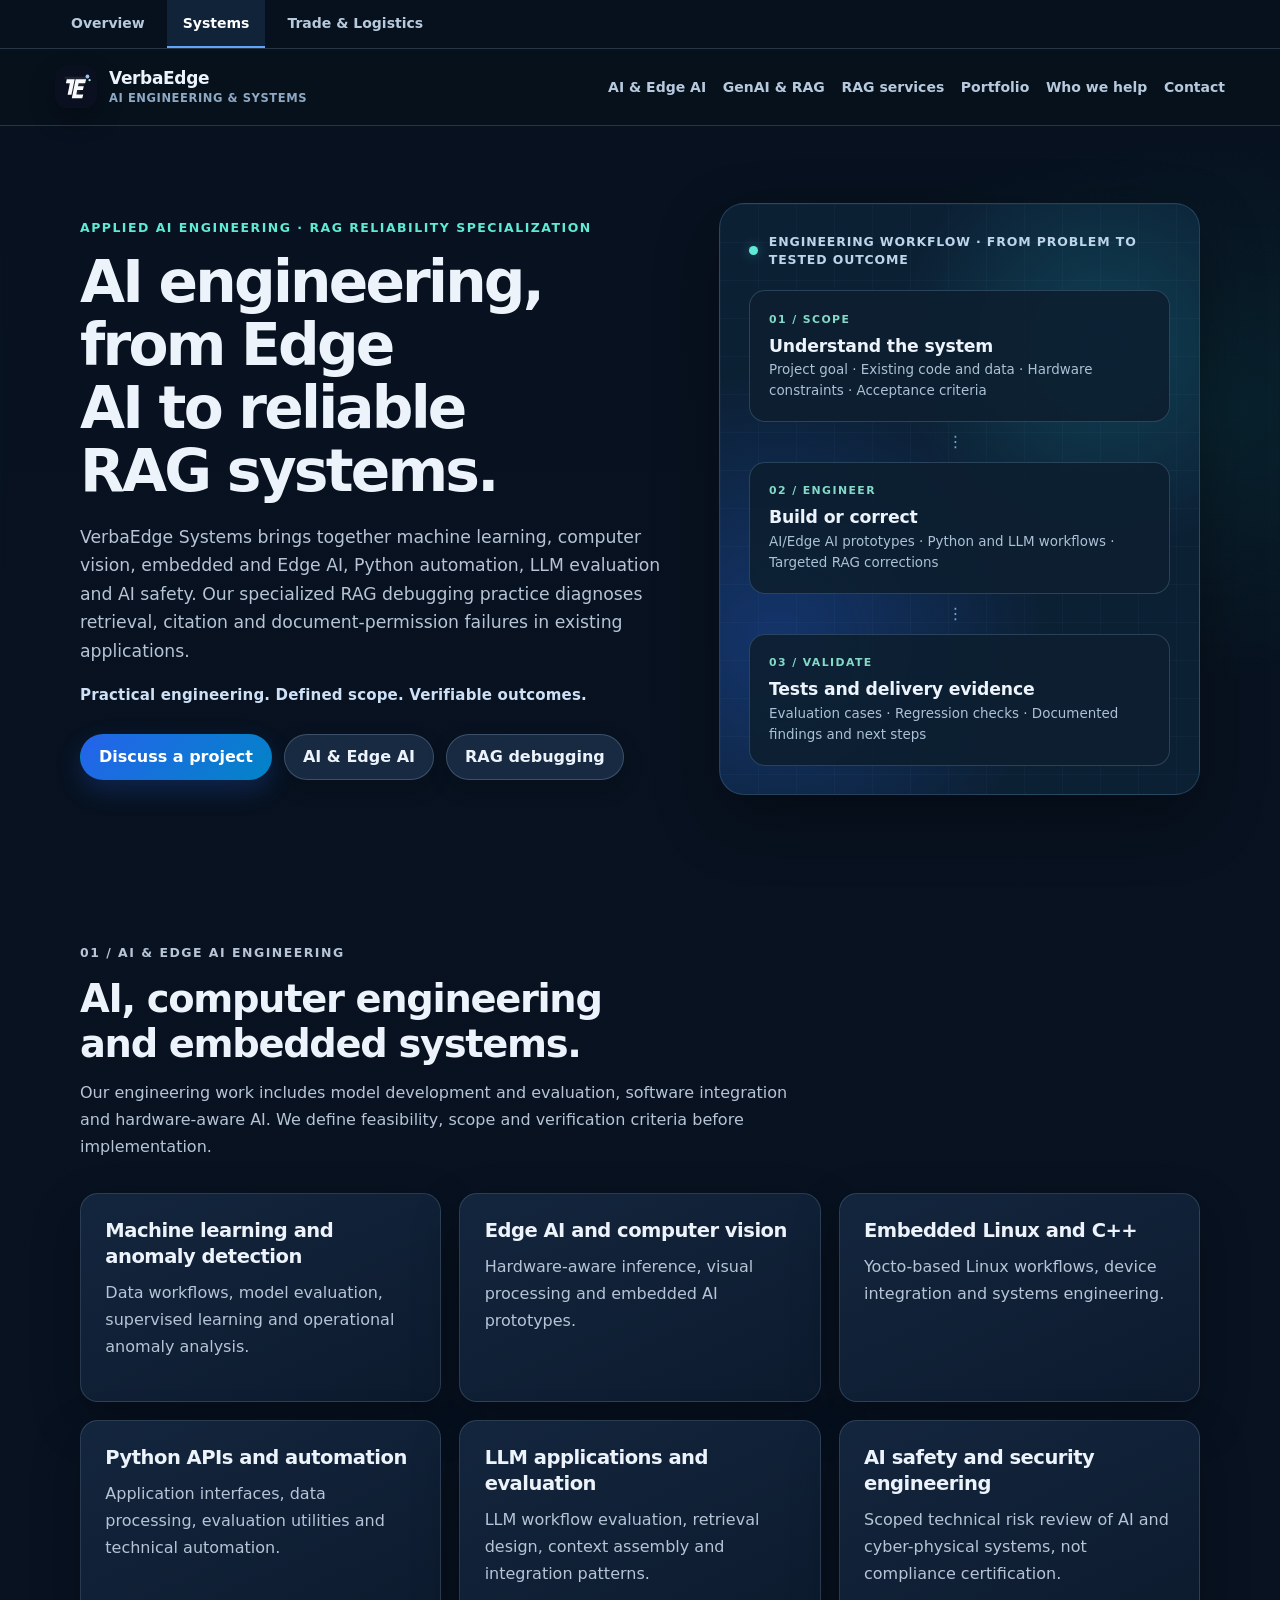
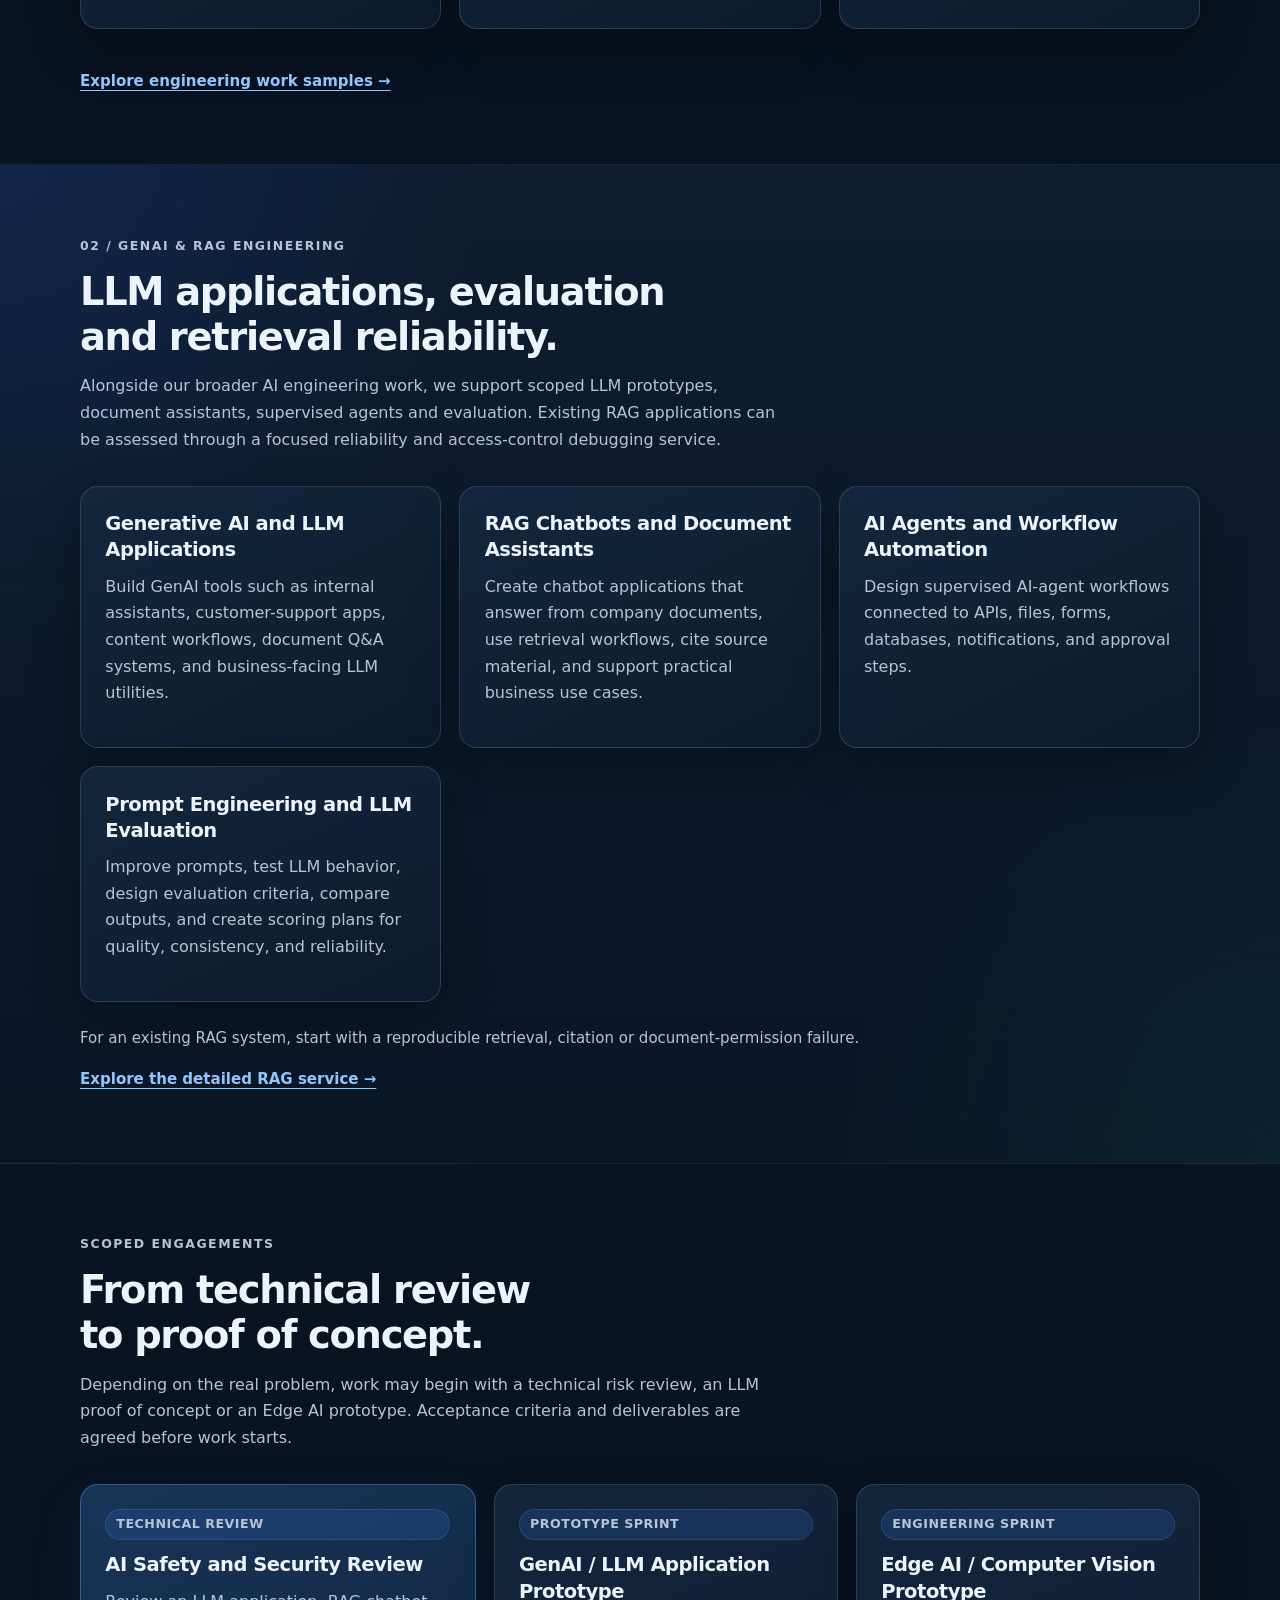
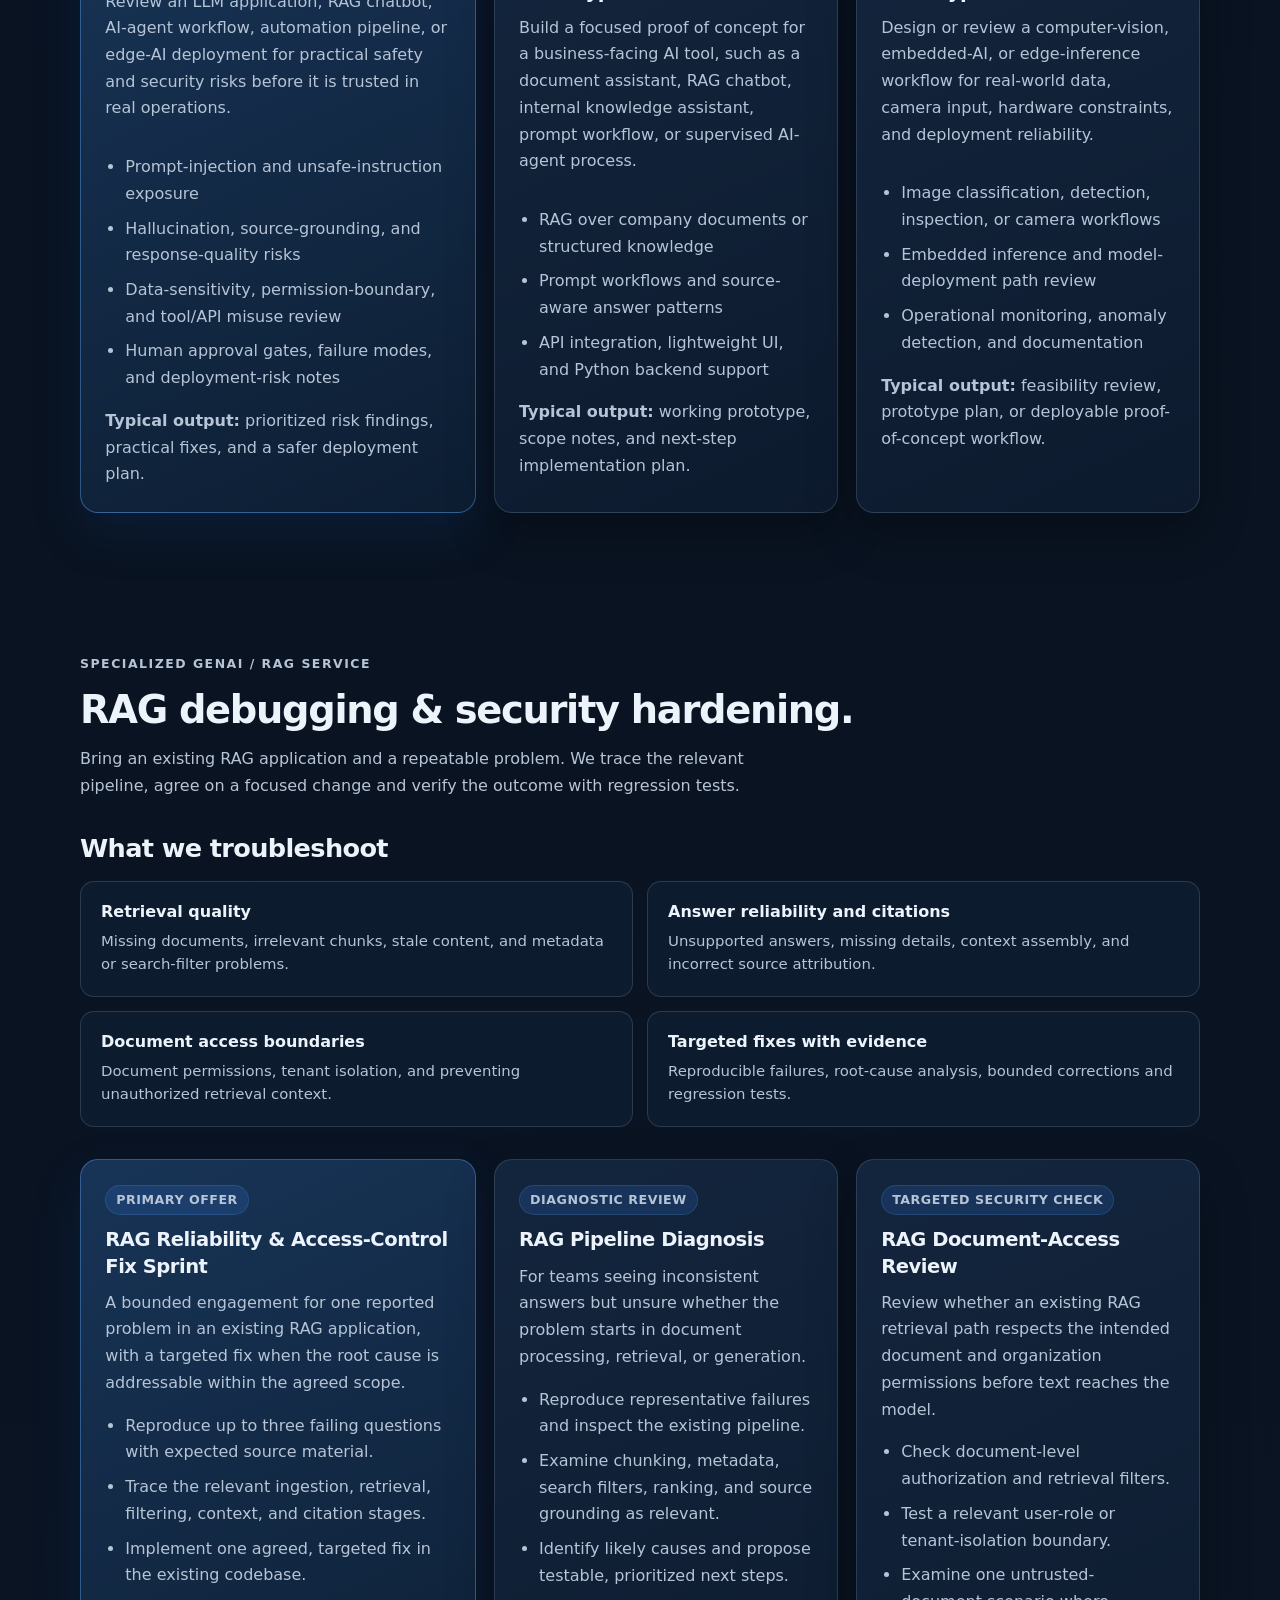
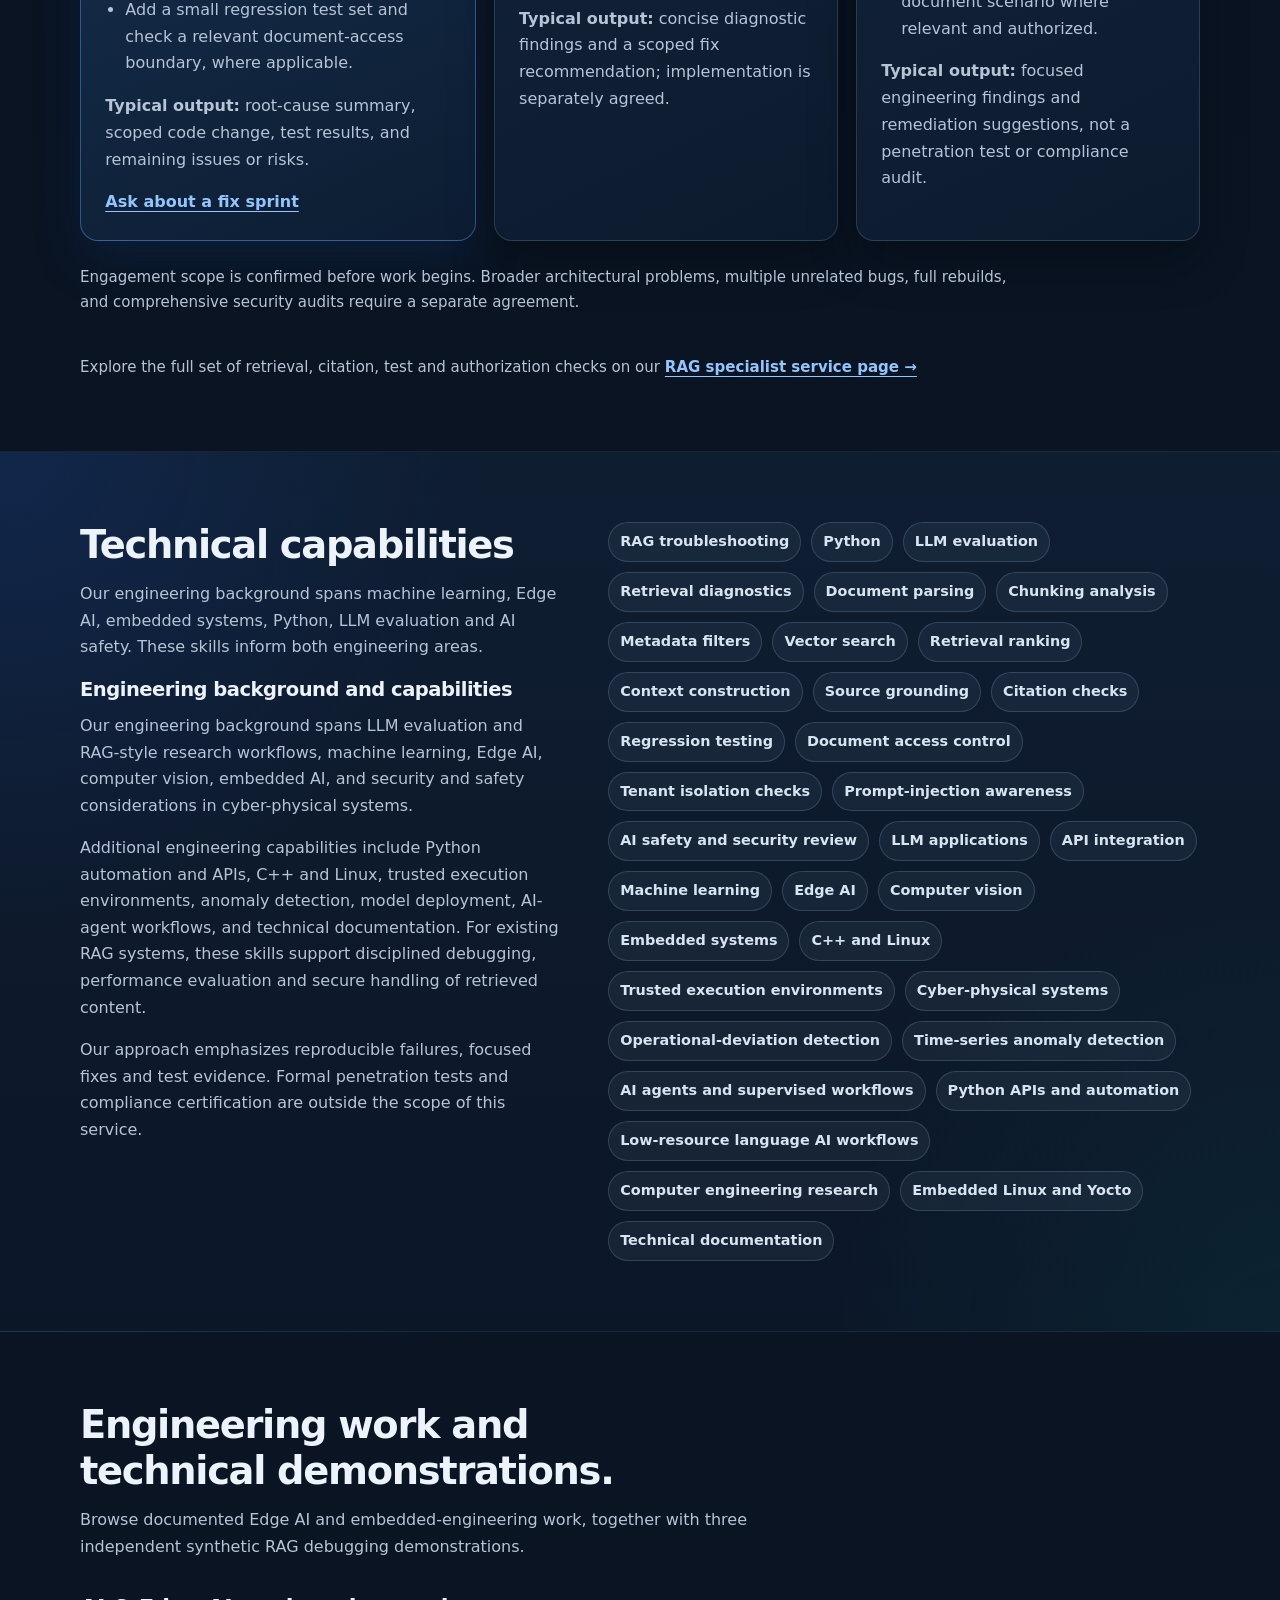
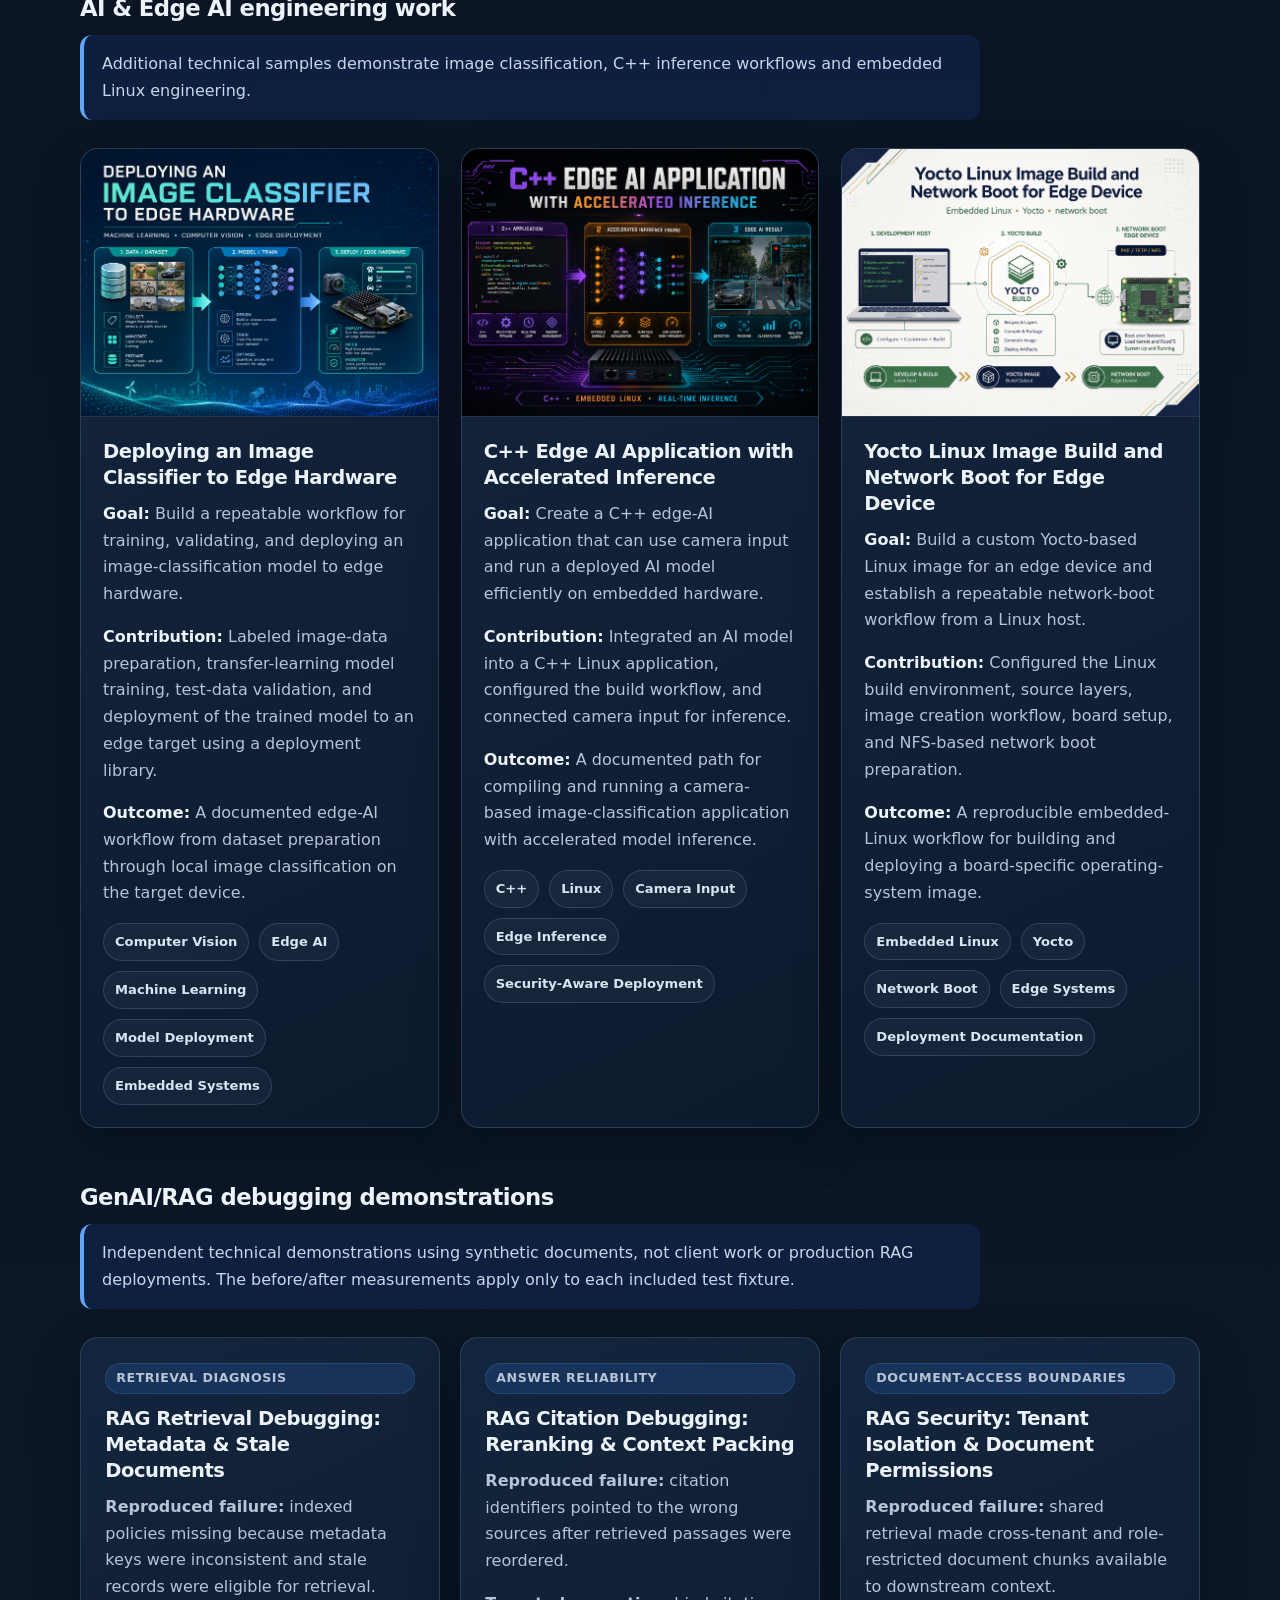
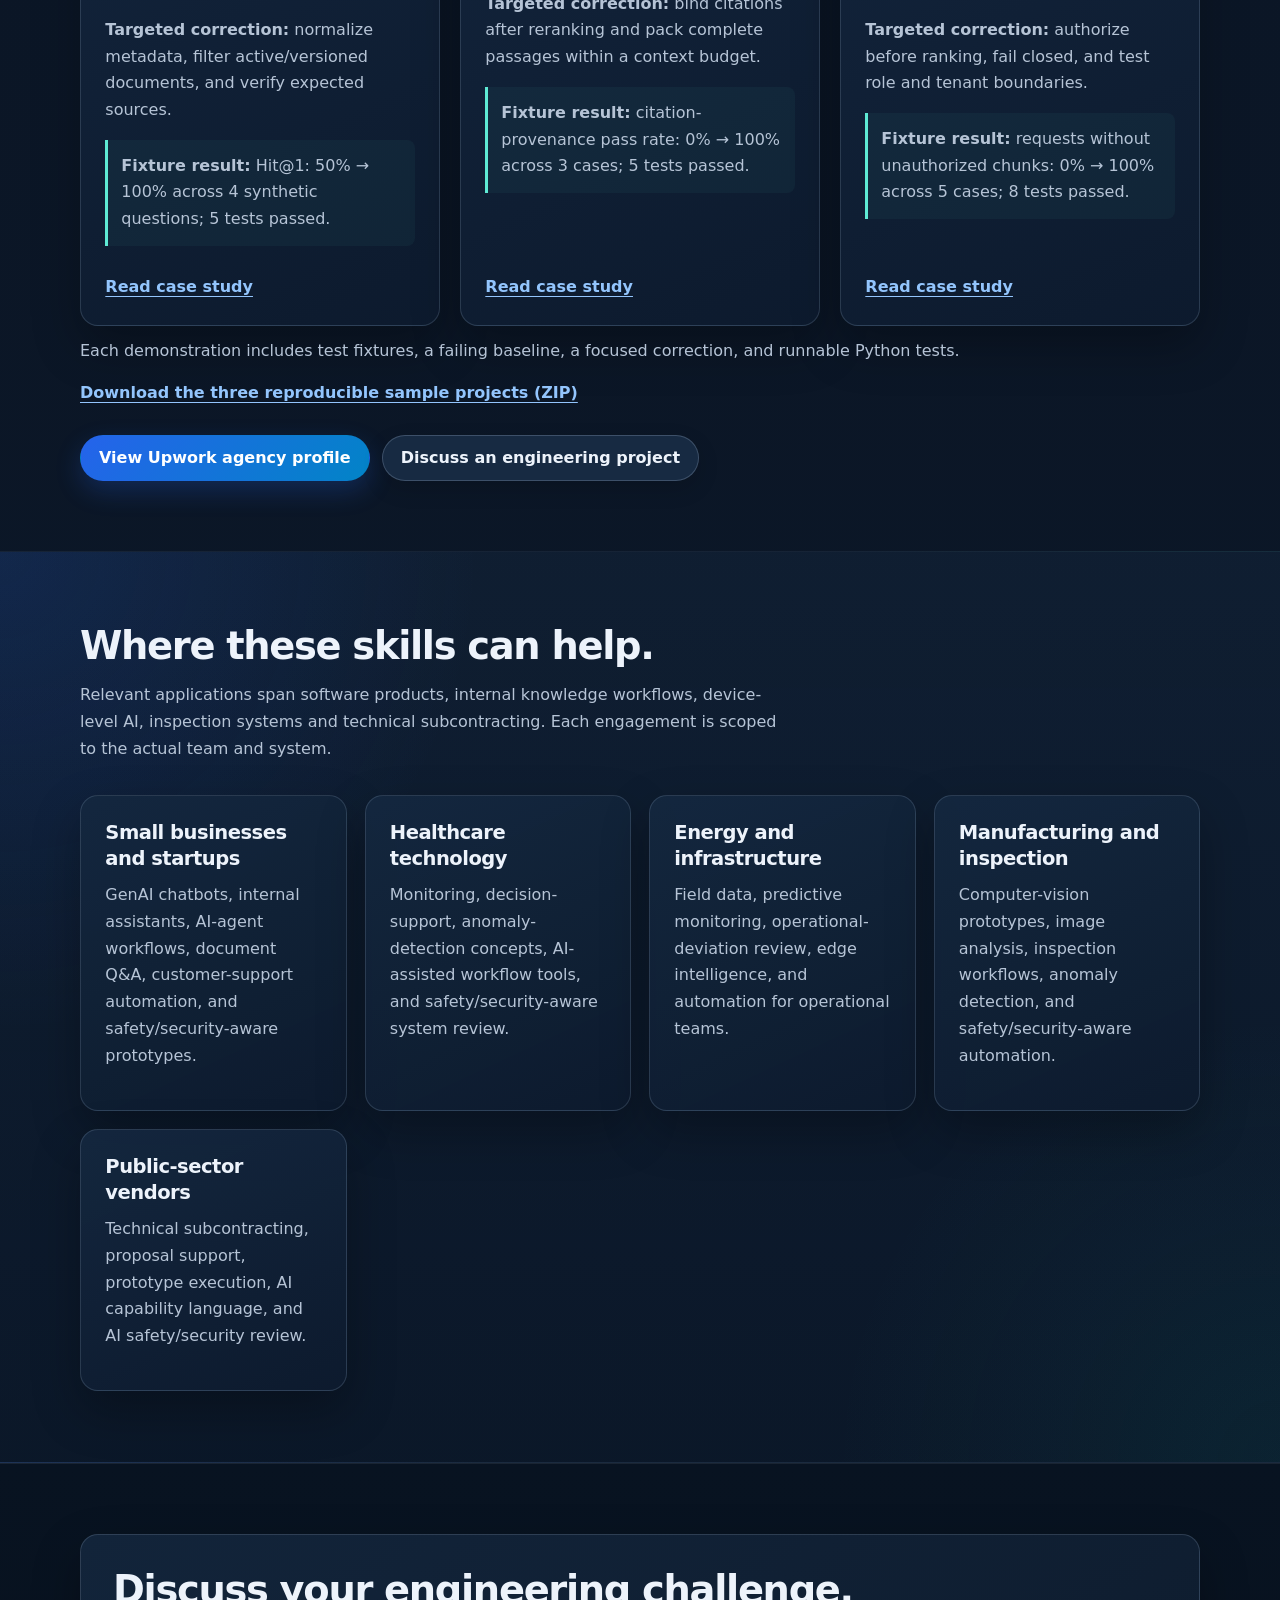
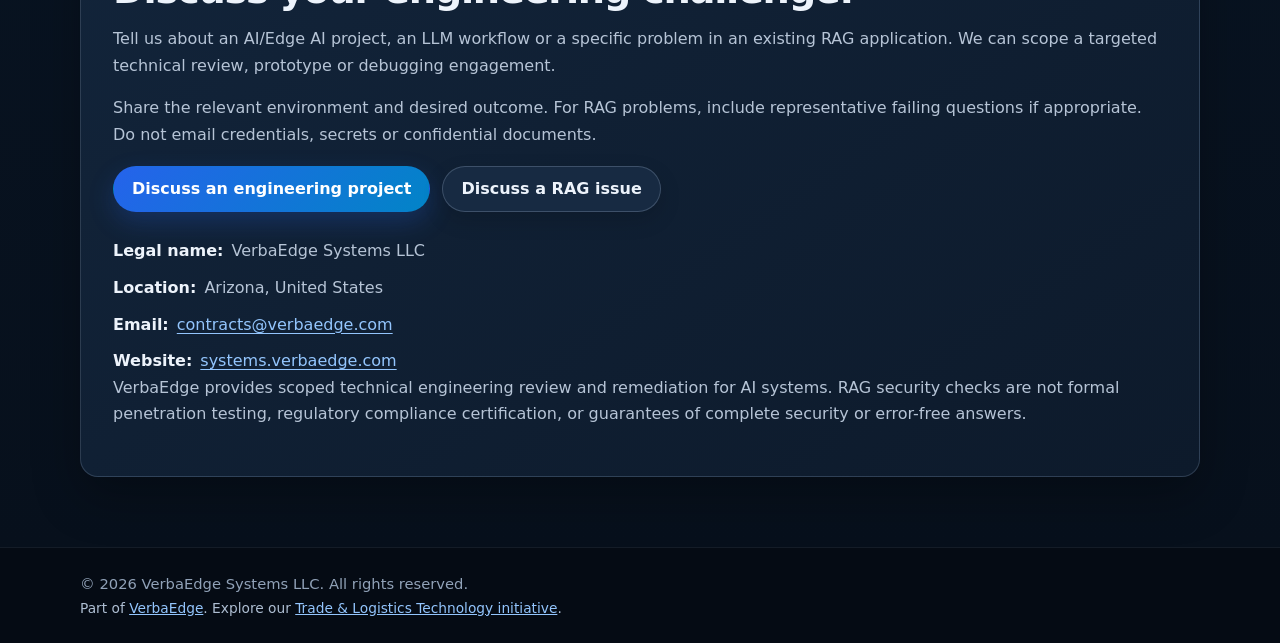
==== commit cbf06a90: "Use team-level engineering description instead of named biography" ====
--- a/index.html
+++ b/index.html
@@ -185,9 +185,9 @@
 <div>
 <h2>Technical capabilities</h2>
 <p>Our engineering background spans machine learning, Edge AI, embedded systems, Python, LLM evaluation and AI safety. These skills inform both engineering areas.</p>
-<h3>Technical leadership and broader background</h3>
-<p>VerbaEdge's technical project lead, Bernard Ngabonziza, brings a PhD in Computer Engineering from Arizona State University and a technical background spanning LLM evaluation and RAG-style research workflows, machine learning, Edge AI, computer vision, embedded AI, and security and safety considerations in cyber-physical systems.</p>
-<p>The team's wider engineering capabilities also span Python automation and APIs, C++ and Linux, trusted execution environments, anomaly detection, model deployment, AI-agent workflows, and technical documentation. For existing RAG systems, these skills support disciplined debugging, performance evaluation and secure handling of retrieved content.</p>
+<h3>Engineering background and capabilities</h3>
+<p>Our engineering background spans LLM evaluation and RAG-style research workflows, machine learning, Edge AI, computer vision, embedded AI, and security and safety considerations in cyber-physical systems.</p>
+<p>Additional engineering capabilities include Python automation and APIs, C++ and Linux, trusted execution environments, anomaly detection, model deployment, AI-agent workflows, and technical documentation. For existing RAG systems, these skills support disciplined debugging, performance evaluation and secure handling of retrieved content.</p>
 <p class="small">Our approach emphasizes reproducible failures, focused fixes and test evidence. Formal penetration tests and compliance certification are outside the scope of this service.</p>
 </div>
 <div aria-label="Technical capability list" class="capability-tags">
